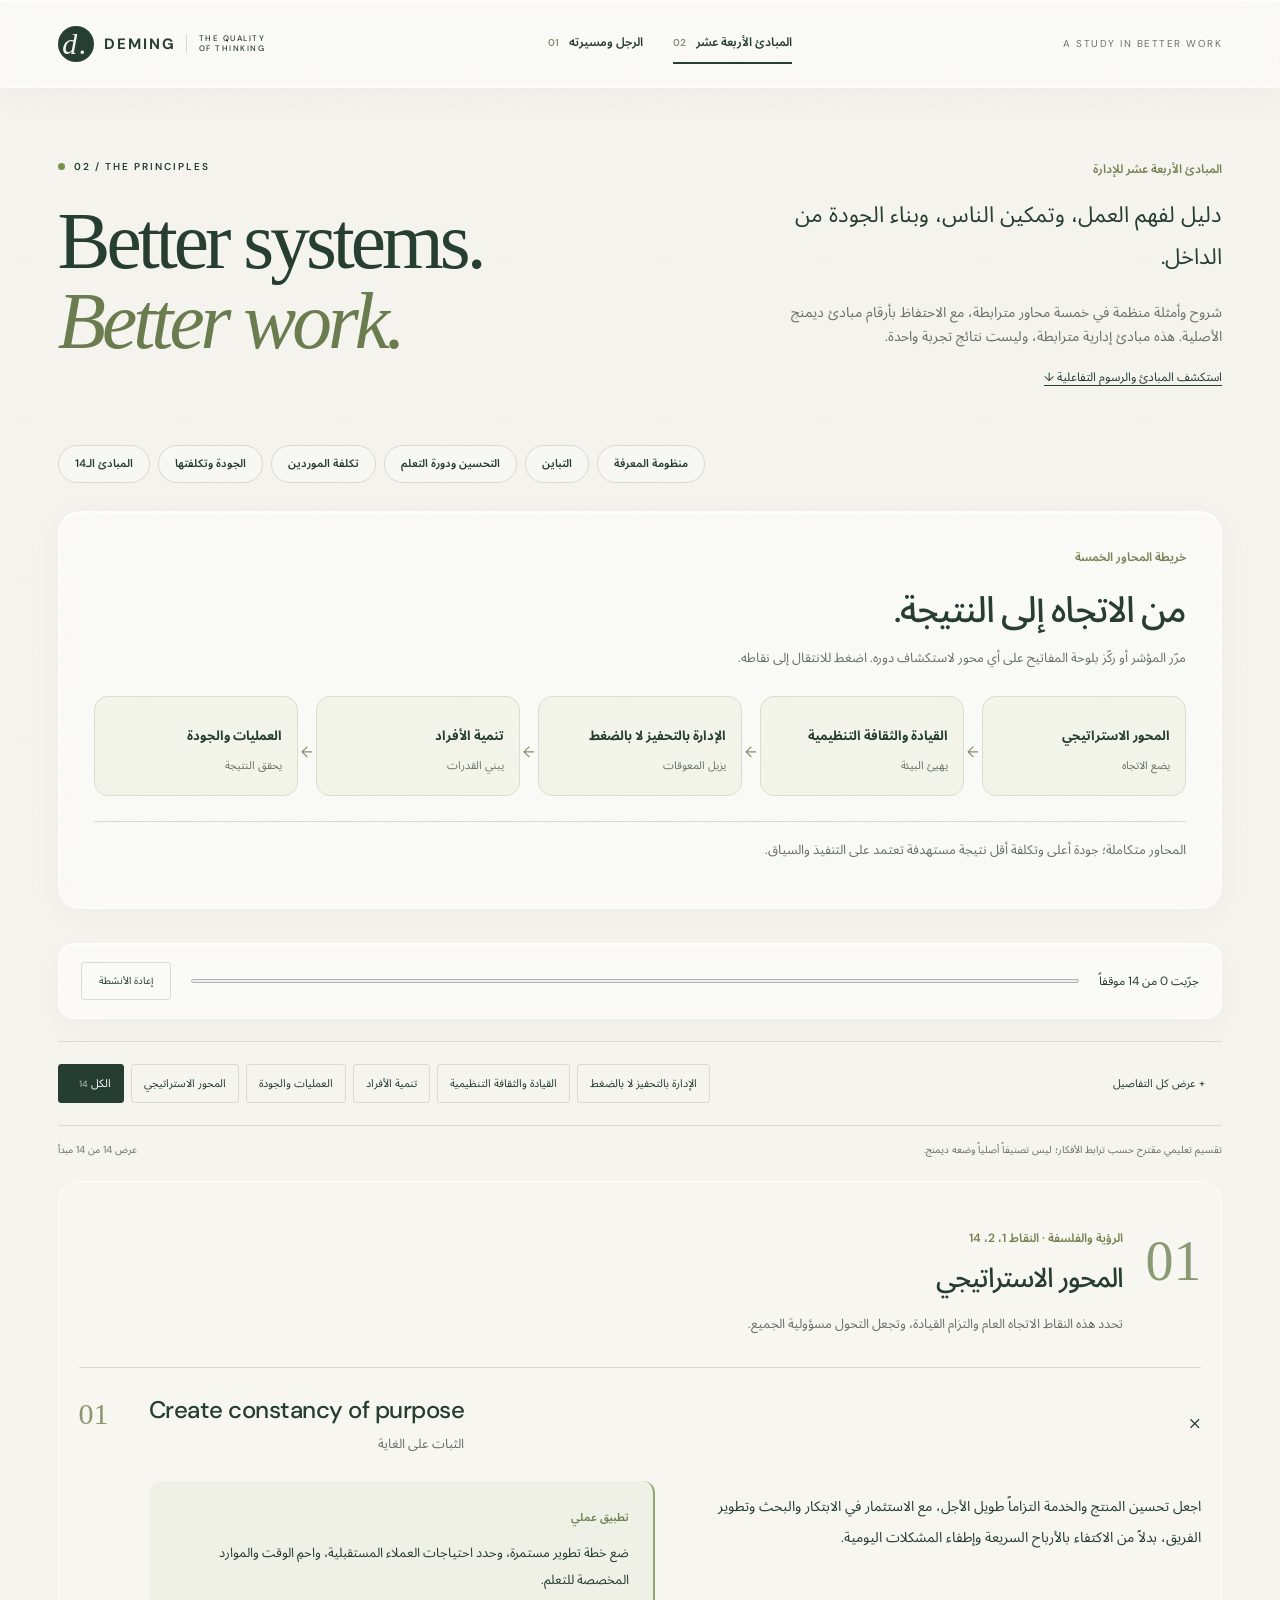
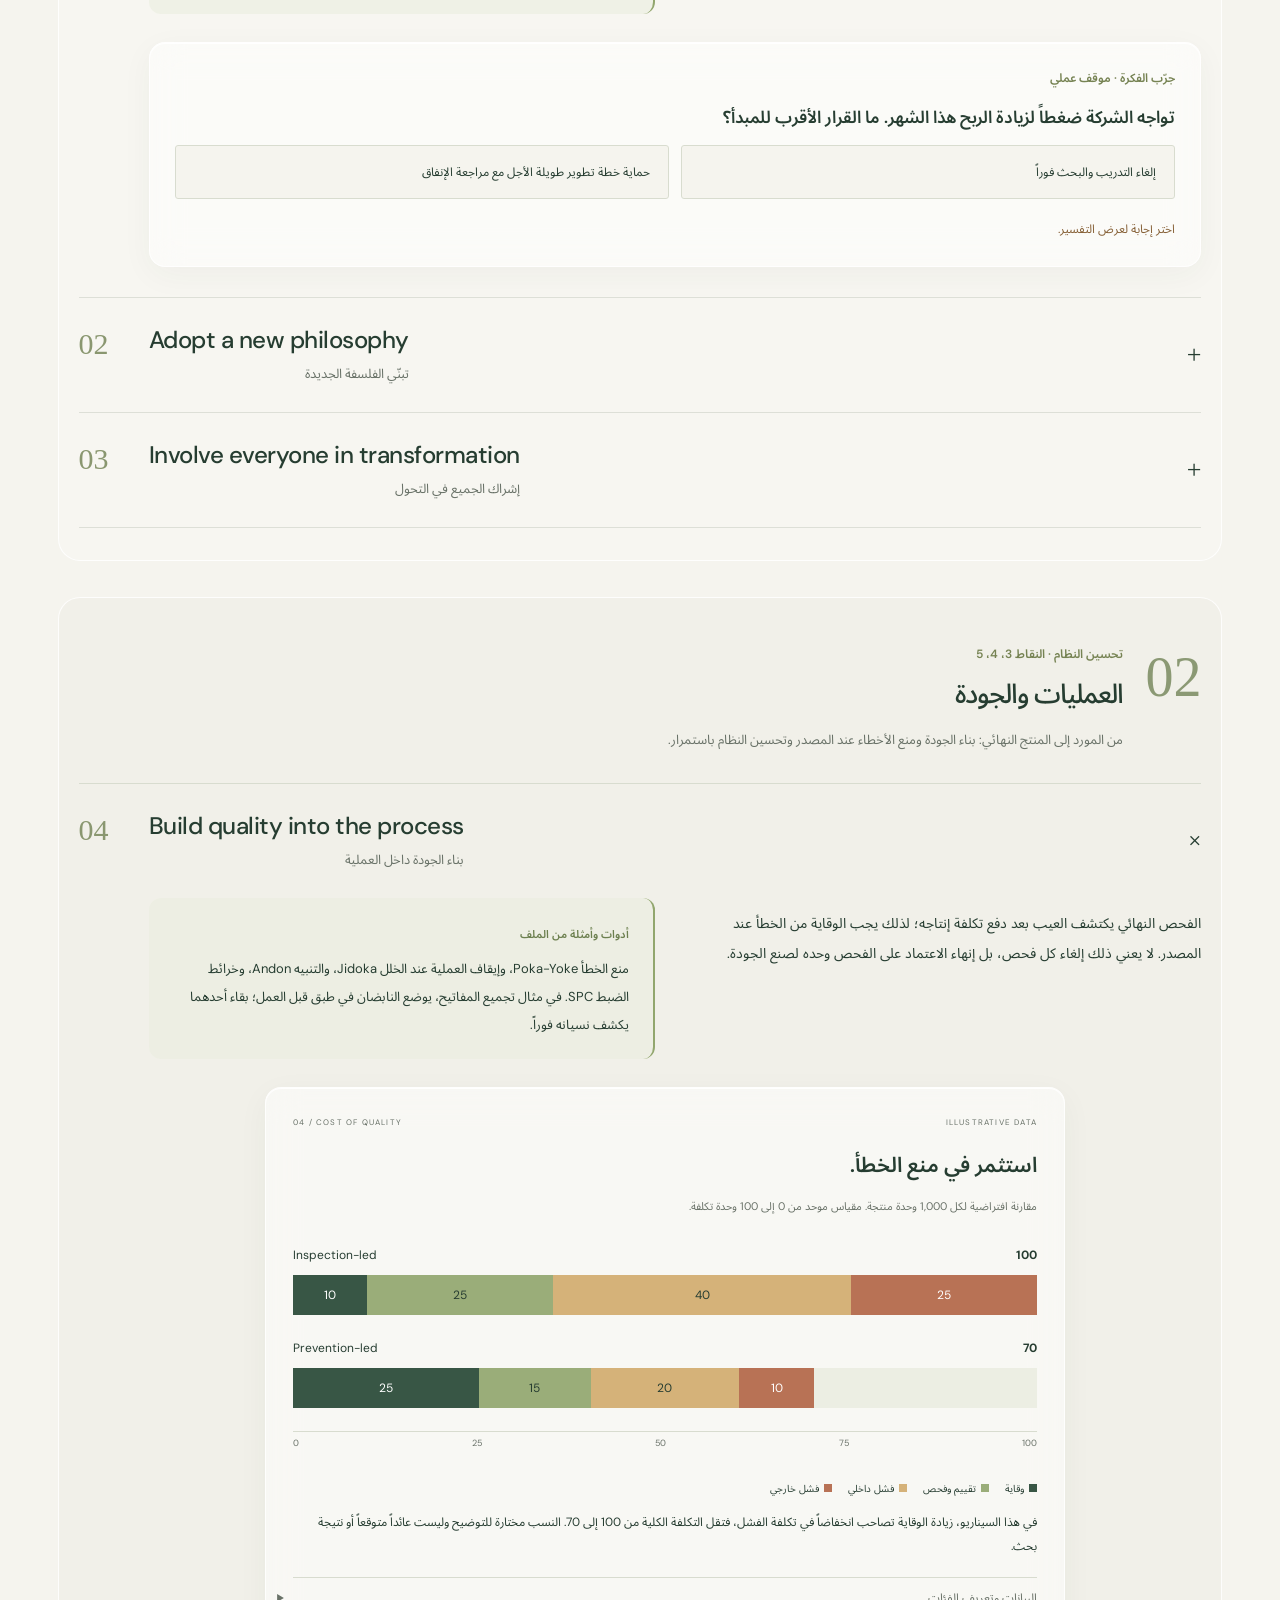
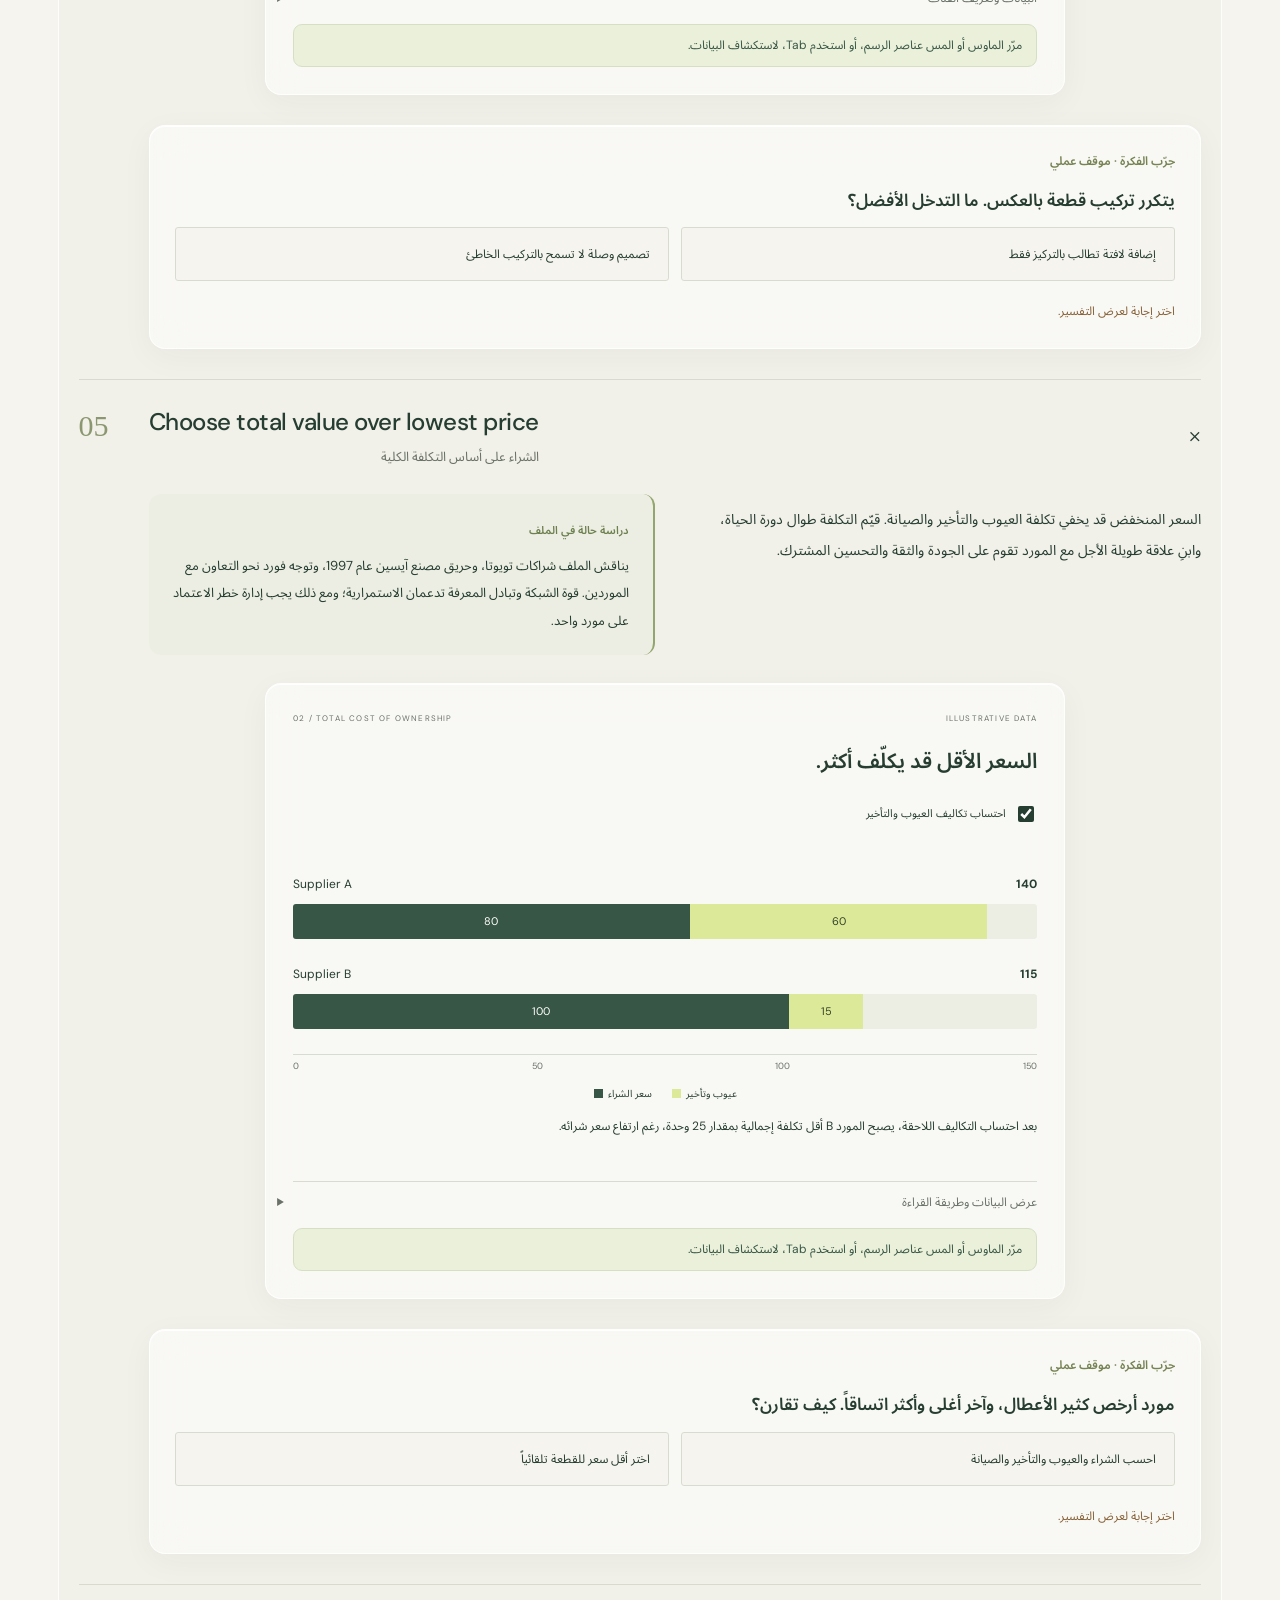
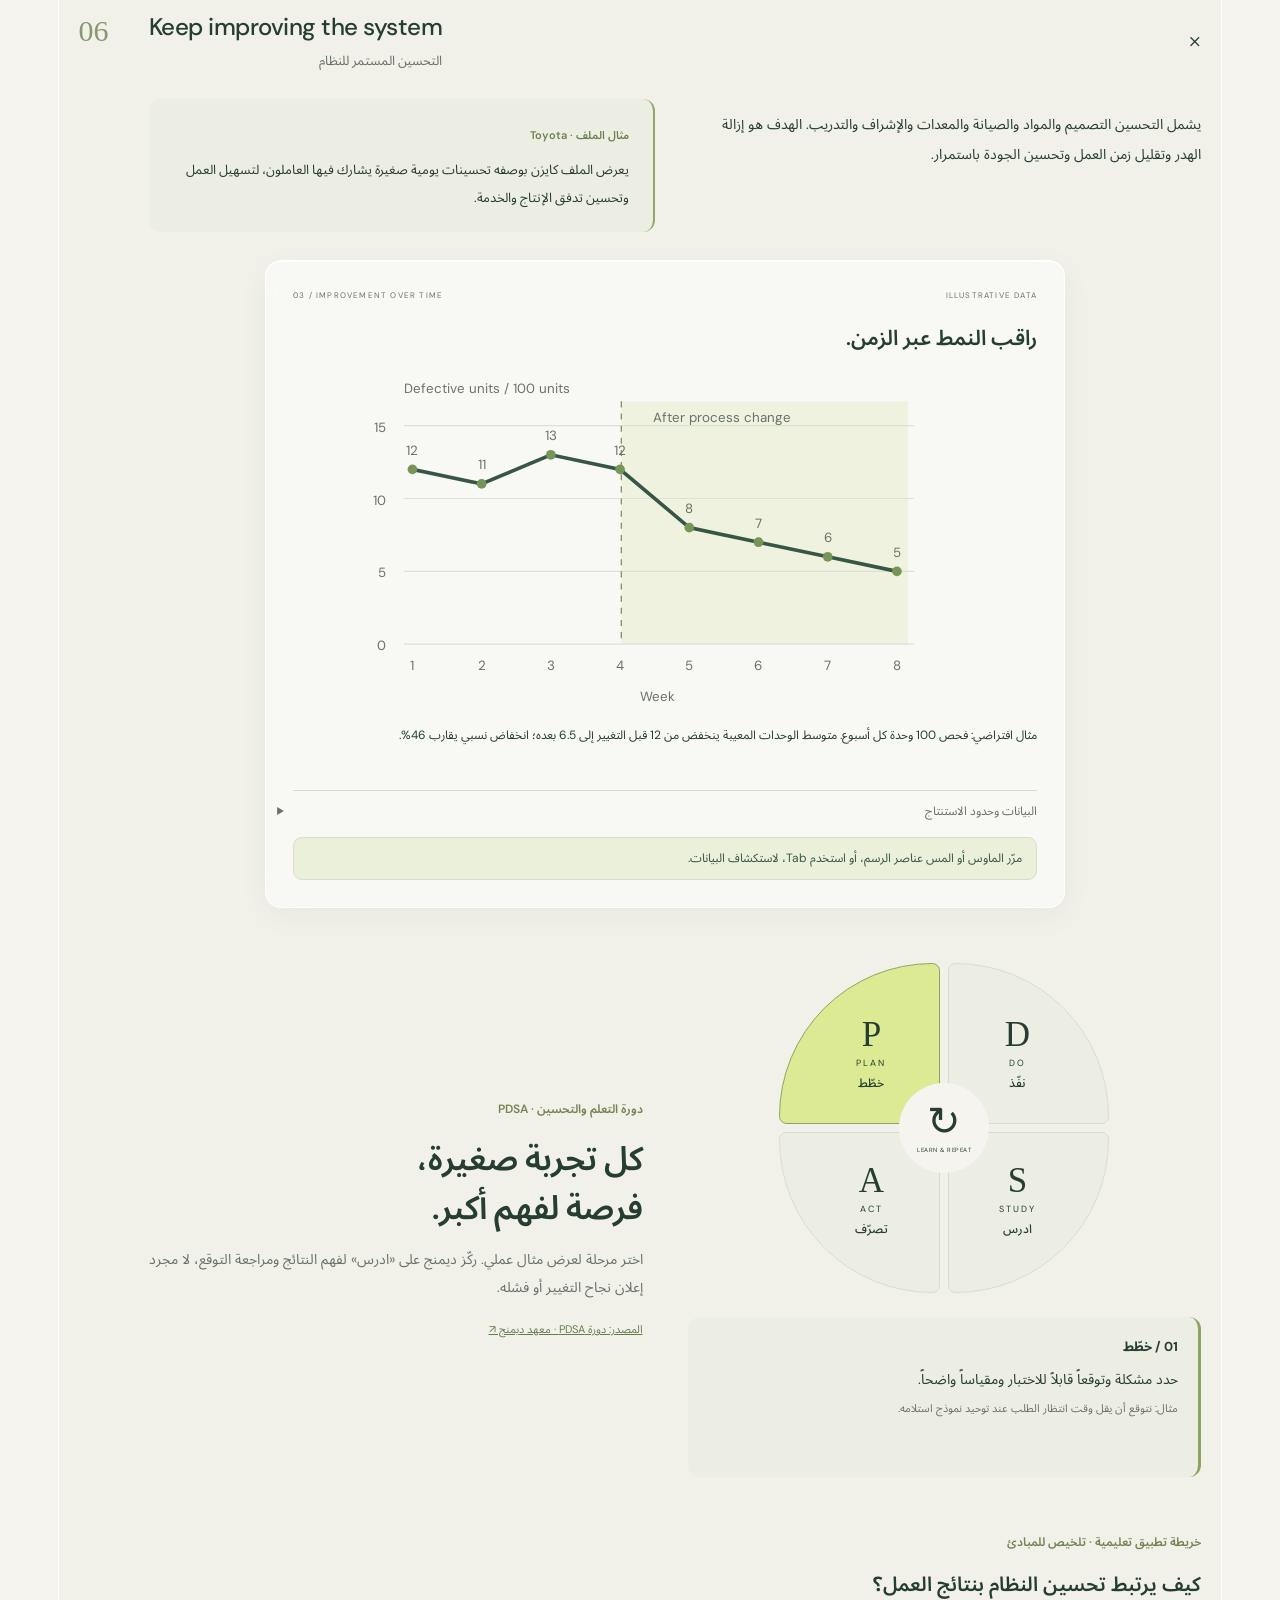
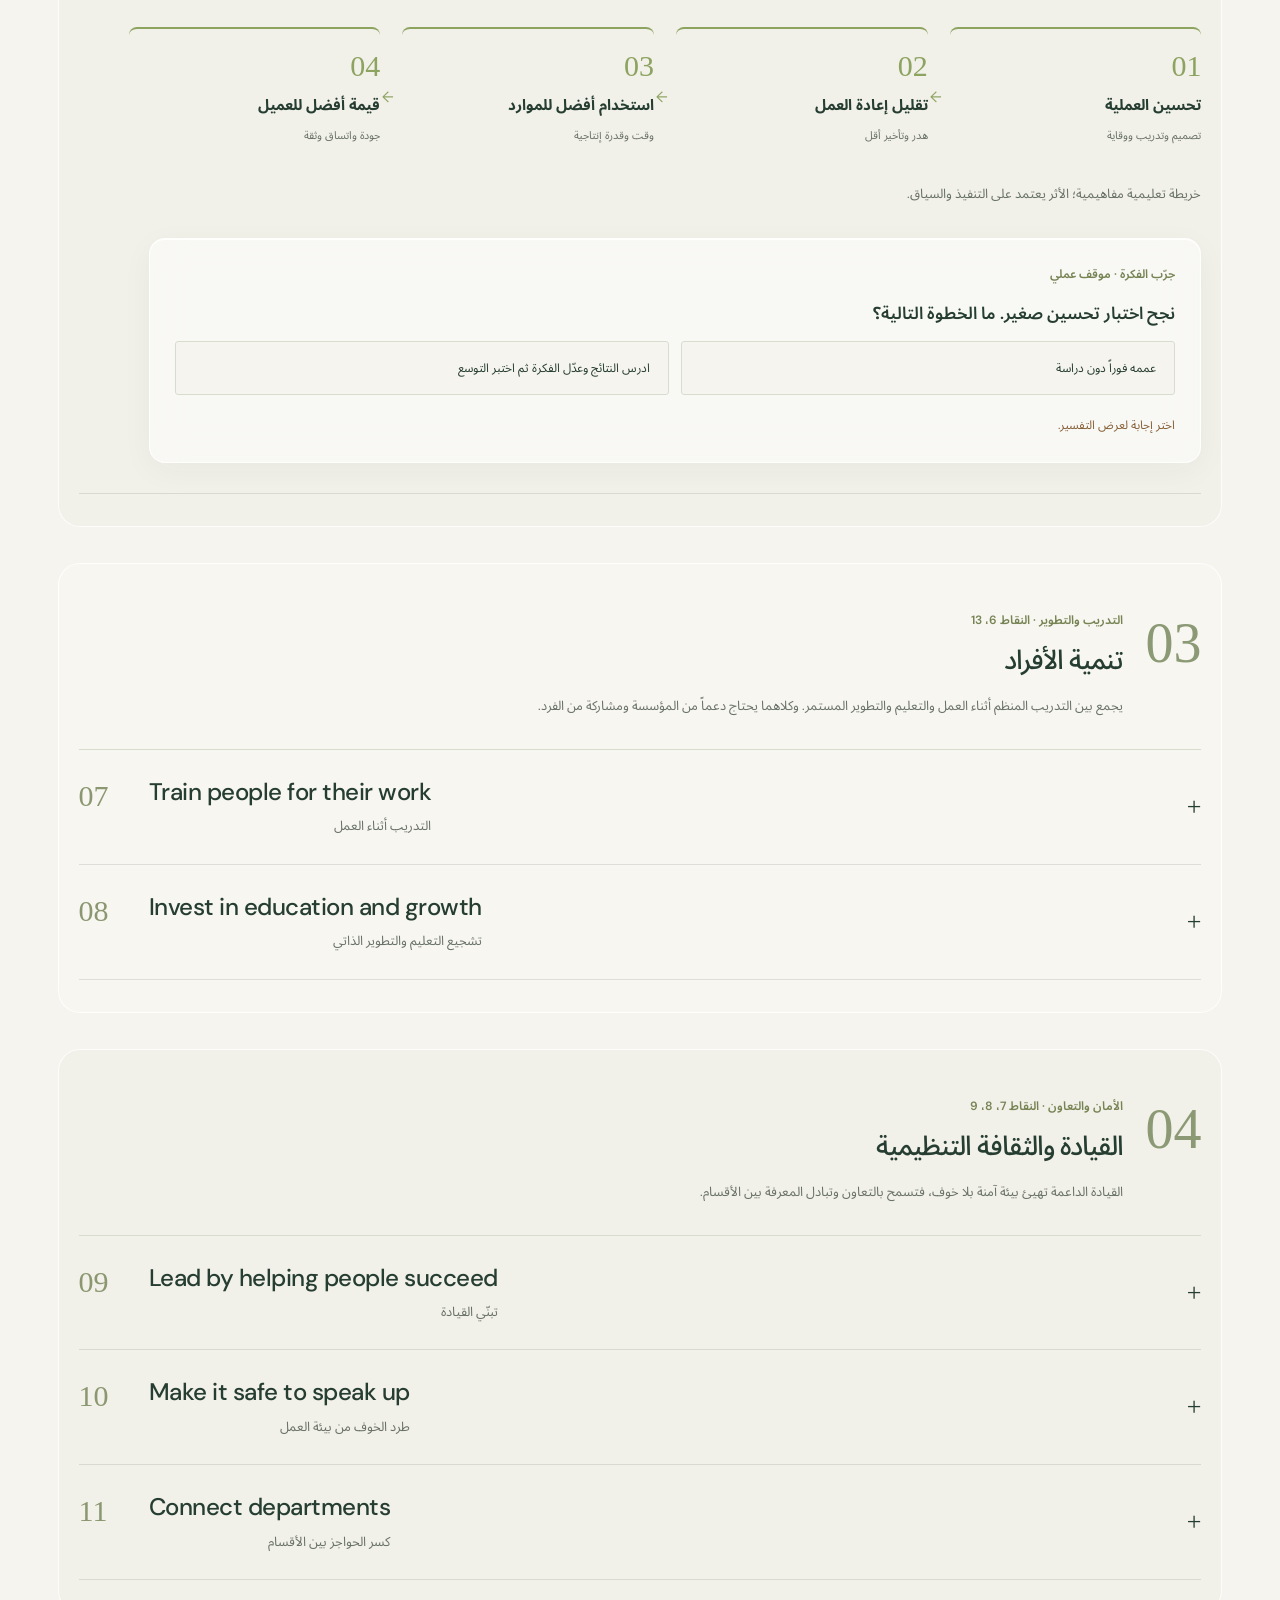
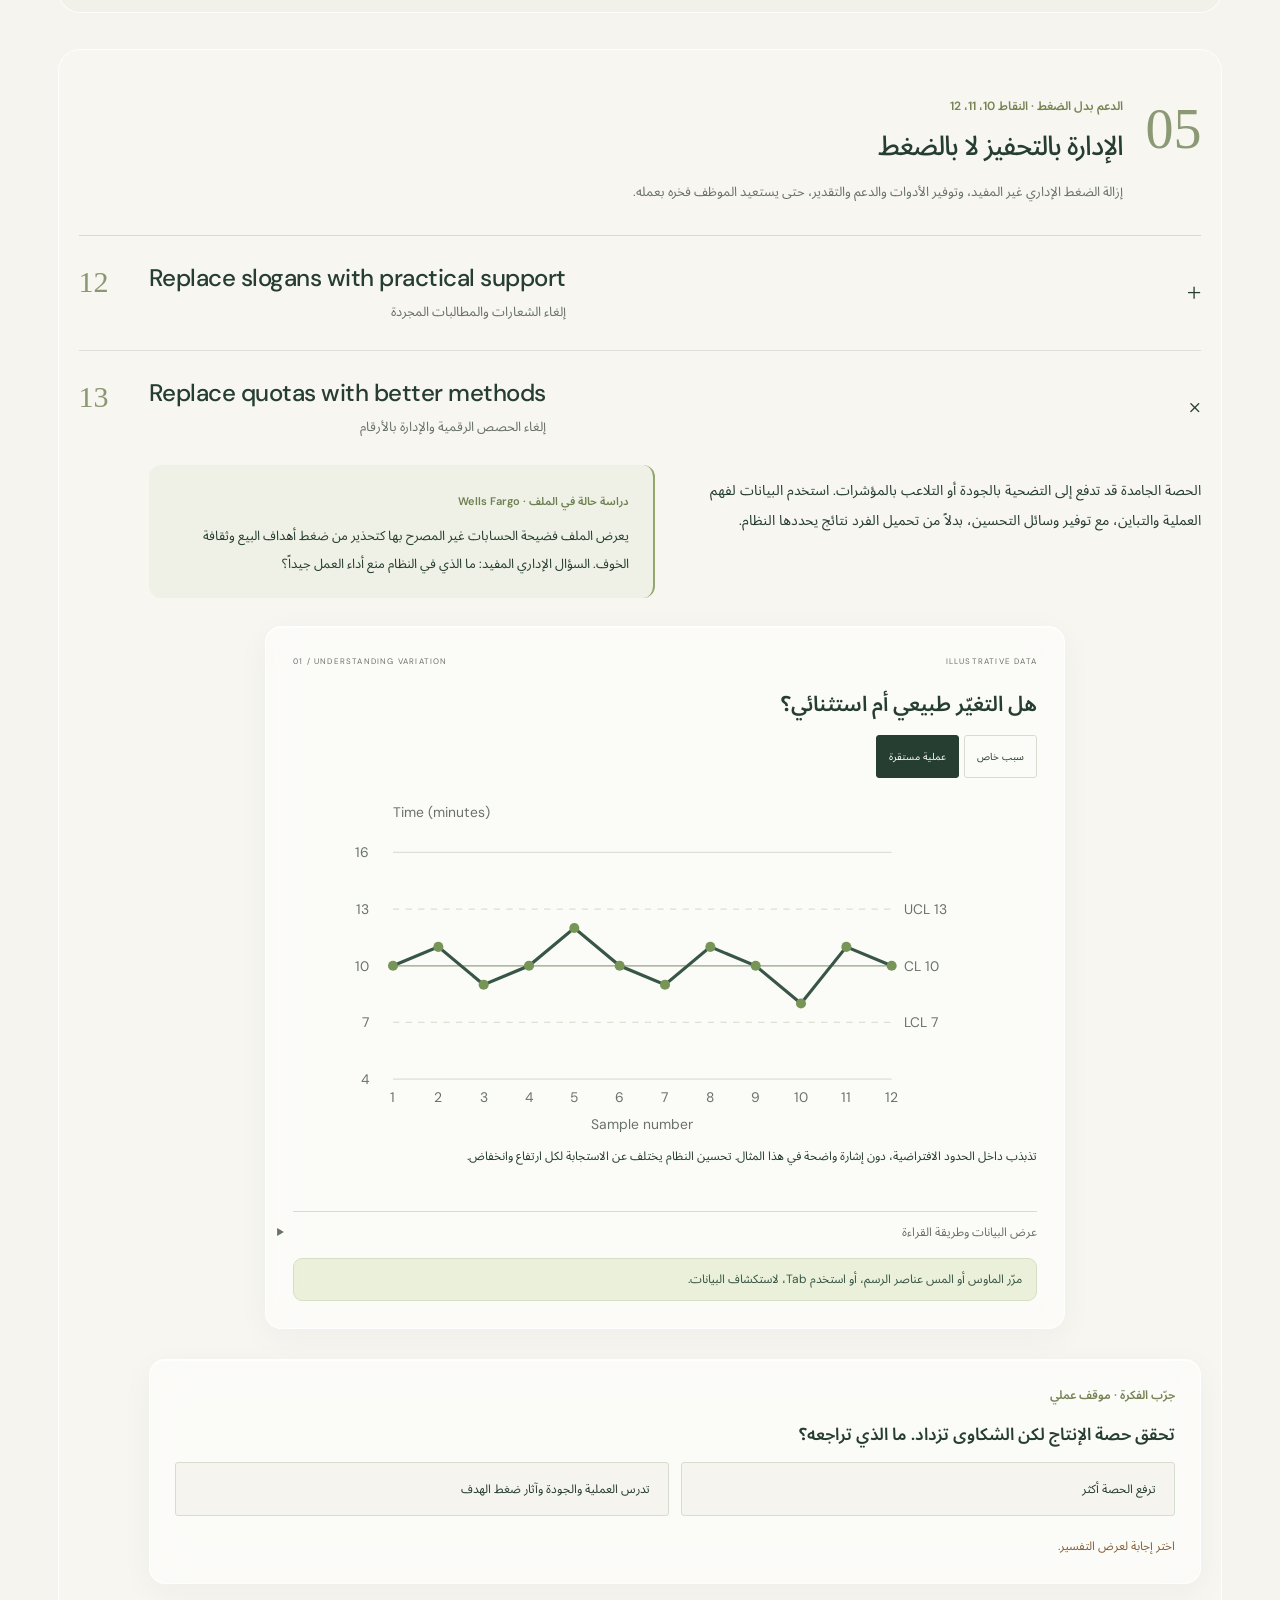
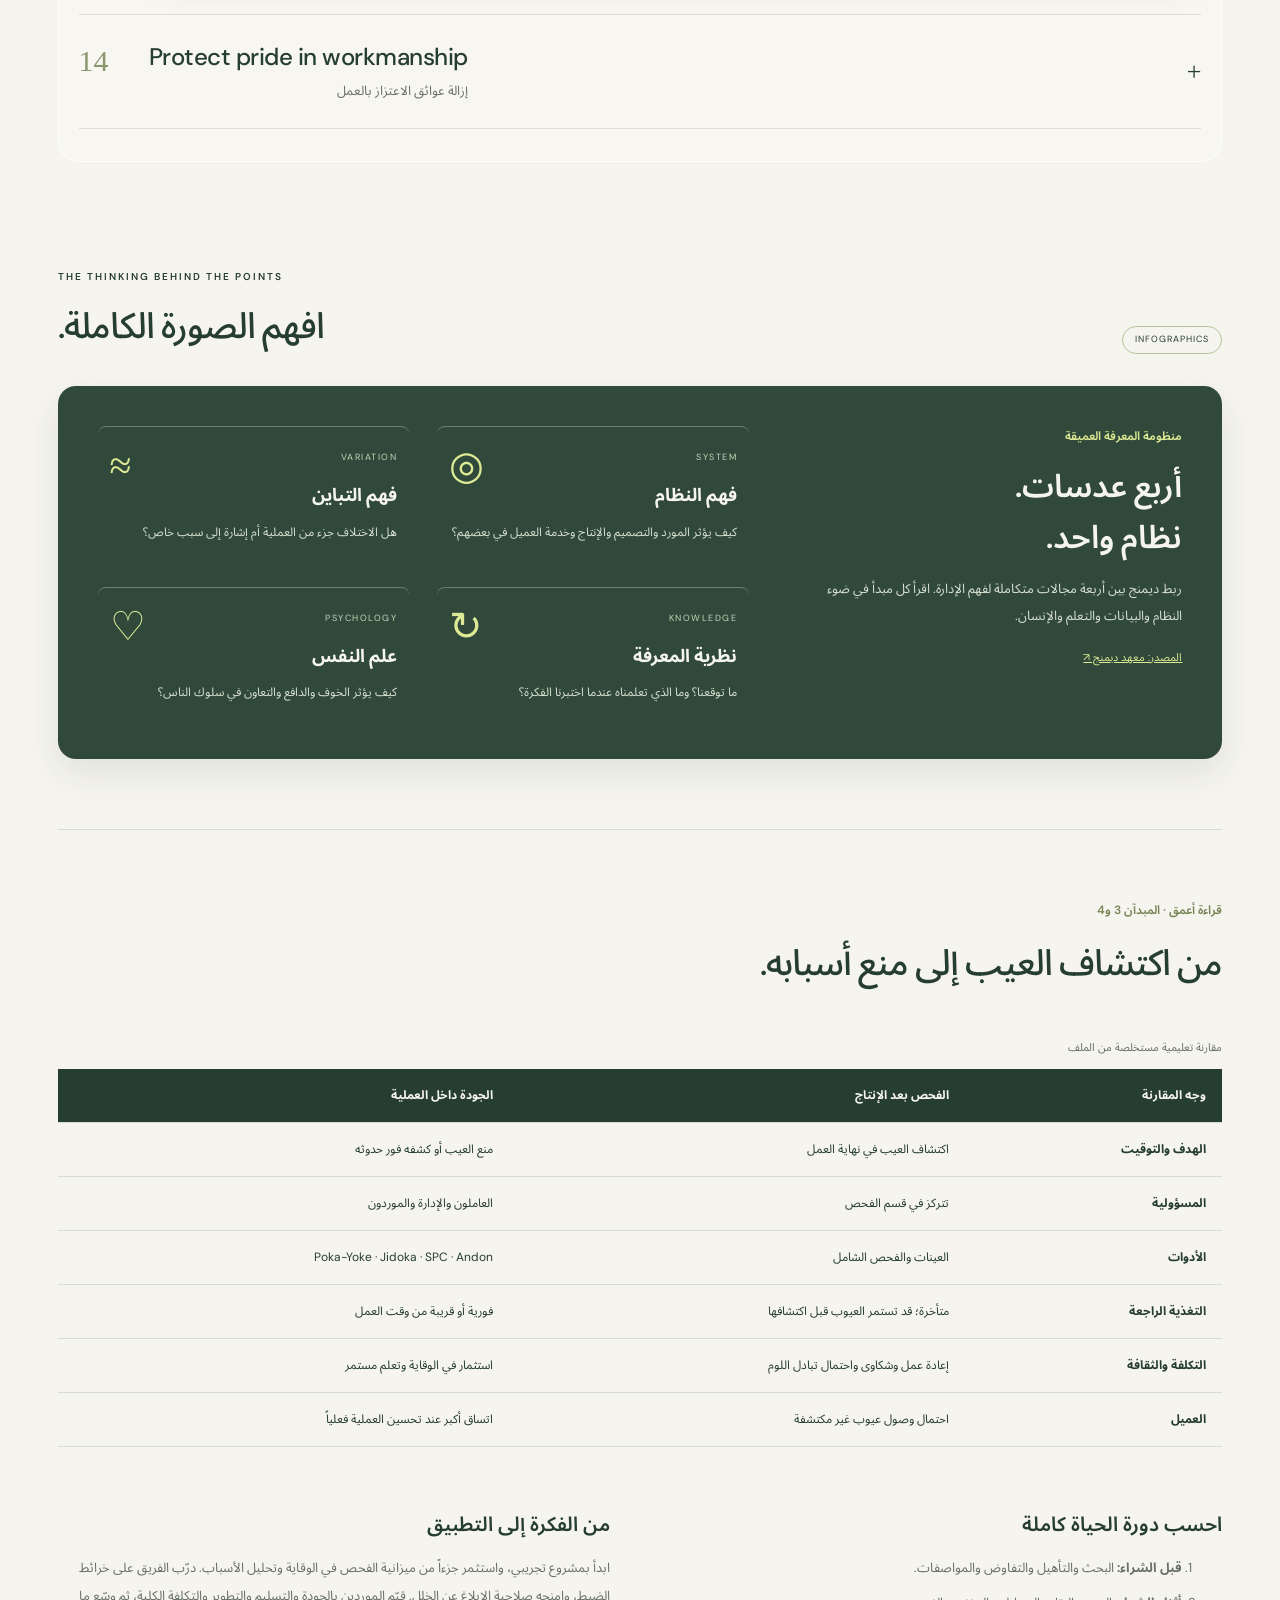
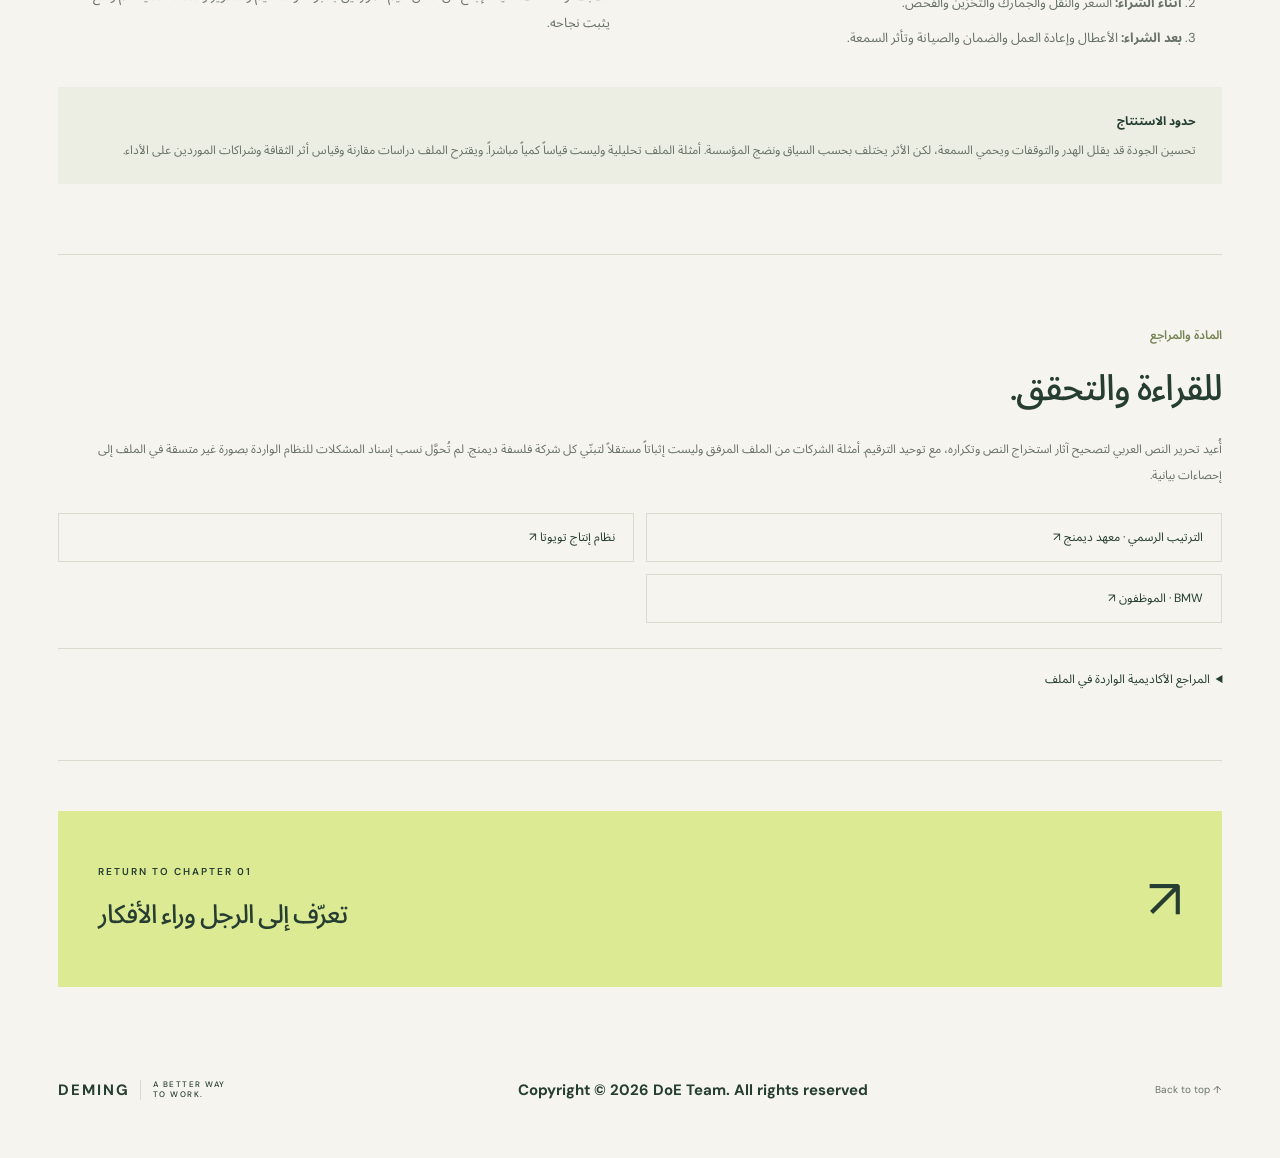
==== principles.html @ 0545f52f "Update principles.html" ====
<!doctype html>
<html lang="ar" dir="ltr">

<head>
    <meta charset="utf-8">
    <meta name="viewport" content="width=device-width,initial-scale=1">
    <meta name="description" content="دليل تفاعلي لحياة إدواردز ديمنج ومبادئه الأربعة عشر مع أمثلة ورسوم توضيحية.">
    <title>المبادئ الأربعة عشر | DEMING</title>
    <link rel="stylesheet" href="style.css">
    <script src="app.js" defer></script>
    <link rel="stylesheet" href="visuals.css">
    <script src="visuals.js" defer></script>
    <link rel="stylesheet" href="practice.css">
    <script src="practice.js" defer></script>
    <link rel="stylesheet" href="glass.css">
    <script src="glass.js" defer></script>
</head>

<body id="top"><a class="skip" href="#main">انتقل إلى المحتوى</a>
    <header><a class="brand" href="index.html"><span class="logo">d.</span> DEMING<span class="brand-note">THE QUALITY
                OF THINKING</span></a>
        <nav aria-label="Main navigation"><a href="index.html"><span>01</span> الرجل ومسيرته</a><a aria-current="page"
                href="principles.html"><span>02</span> المبادئ الأربعة عشر</a></nav><span class="edition">A STUDY IN
            BETTER WORK</span>
    </header>
    <main id="main">
        <section class="principles-hero">
            <div><span class="eyebrow"><i></i> 02 / THE PRINCIPLES</span>
                <h1>Better systems.<br><em>Better work.</em></h1>
            </div>
            <div dir="rtl"><span class="kicker">المبادئ الأربعة عشر للإدارة</span>
                <p class="large">دليل لفهم العمل، وتمكين الناس، وبناء الجودة من الداخل.</p>
                <p>شروح وأمثلة منظمة في خمسة محاور مترابطة، مع الاحتفاظ بأرقام مبادئ ديمنج الأصلية. هذه مبادئ إدارية
                    مترابطة، وليست نتائج تجربة واحدة.</p><a href="#point-3" class="text-link">استكشف المبادئ والرسوم
                    التفاعلية ↓</a>
            </div>
        </section>
        <nav class="section-nav" aria-label="أقسام الصفحة"><a href="#point-1">المبادئ الـ14</a><a href="#point-3">الجودة
                وتكلفتها</a><a href="#point-4">تكلفة الموردين</a><a href="#point-5">التحسين ودورة التعلم</a><a
                href="#point-11">التباين</a><a href="#visual-lab">منظومة المعرفة</a></nav>
        <section class="axis-map glass-surface" dir="rtl" aria-labelledby="axis-map-title"><span class="kicker">خريطة
                المحاور الخمسة</span>
            <h2 id="axis-map-title">من الاتجاه إلى النتيجة.</h2>
            <p>مرّر المؤشر أو ركّز بلوحة المفاتيح على أي محور لاستكشاف دوره. اضغط للانتقال إلى نقاطه.</p>
            <div class="axis-route"><a href="#axis-strategy" data-axis-link="strategy"
                    data-insight="تحدد هذه النقاط الاتجاه العام والتزام القيادة، وتجعل التحول مسؤولية الجميع."><span></span><strong>المحور
                        الاستراتيجي</strong><small>يضع الاتجاه</small></a><a href="#axis-culture"
                    data-axis-link="culture"
                    data-insight="القيادة الداعمة تهيئ بيئة آمنة بلا خوف، فتسمح بالتعاون وتبادل المعرفة بين الأقسام."><span></span><strong>القيادة
                        والثقافة التنظيمية</strong><small>يهيئ البيئة</small></a><a href="#axis-motivation"
                    data-axis-link="motivation"
                    data-insight="إزالة الضغط الإداري غير المفيد، وتوفير الأدوات والدعم والتقدير، حتى يستعيد الموظف فخره بعمله."><span></span><strong>الإدارة
                        بالتحفيز لا بالضغط</strong><small>يزيل المعوقات</small></a><a href="#axis-development"
                    data-axis-link="development"
                    data-insight="يجمع بين التدريب المنظم أثناء العمل والتعليم والتطوير المستمر. وكلاهما يحتاج دعماً من المؤسسة ومشاركة من الفرد."><span></span><strong>تنمية
                        الأفراد</strong><small>يبني القدرات</small></a><a href="#axis-process" data-axis-link="process"
                    data-insight="من المورد إلى المنتج النهائي: بناء الجودة ومنع الأخطاء عند المصدر وتحسين النظام باستمرار."><span></span><strong>العمليات
                        والجودة</strong><small>يحقق النتيجة</small></a></div>
            <p class="map-insight" aria-live="polite">المحاور متكاملة؛ جودة أعلى وتكلفة أقل نتيجة مستهدفة تعتمد على
                التنفيذ والسياق.</p>
        </section>
        <div class="learning-progress" dir="rtl"><span id="learning-status" aria-live="polite">جرّبت 0 من 14
                موقفاً</span><progress id="learning-meter" max="14" value="0"
                aria-label="تقدم الأنشطة"></progress><button id="reset-practice">إعادة الأنشطة</button></div>
        <section class="principles-section">
            <div class="toolbar">
                <div class="filters" role="group" aria-label="تصفية المحاور"><button class="active" data-filter="All"
                        aria-pressed="true">الكل <small>14</small></button><button data-filter="strategy"
                        aria-pressed="false">المحور الاستراتيجي</button><button data-filter="process"
                        aria-pressed="false">العمليات والجودة</button><button data-filter="development"
                        aria-pressed="false">تنمية الأفراد</button><button data-filter="culture"
                        aria-pressed="false">القيادة والثقافة التنظيمية</button><button data-filter="motivation"
                        aria-pressed="false">الإدارة بالتحفيز لا بالضغط</button></div><button class="expand"
                    id="expand">عرض كل التفاصيل +</button>
            </div>
            <p class="filter-note" dir="rtl">تقسيم تعليمي مقترح حسب ترابط الأفكار؛ ليس تصنيفاً أصلياً وضعه ديمنج. <span
                    id="count" aria-live="polite">عرض 14 من 14 مبدأ</span></p>
            <div class="principles">
                <section class="axis-section" data-axis="strategy" id="axis-strategy">
                    <div class="axis-heading" dir="rtl"><span class="axis-index">01</span>
                        <div><span class="kicker">الرؤية والفلسفة · النقاط 1، 2، 14</span>
                            <h2>المحور الاستراتيجي</h2>
                            <p>تحدد هذه النقاط الاتجاه العام والتزام القيادة، وتجعل التحول مسؤولية الجميع.</p>
                        </div>
                    </div>
                    <details class="point" data-category="strategy" id="point-1" open>
                        <summary><span class="number">01</span>
                            <div>
                                <h2 lang="en">Create constancy of purpose</h2><span dir="rtl">الثبات على الغاية</span>
                            </div><span class="plus" aria-hidden="true">+</span>
                        </summary>
                        <div class="point-body" dir="rtl">
                            <p>اجعل تحسين المنتج والخدمة التزاماً طويل الأجل، مع الاستثمار في الابتكار والبحث وتطوير
                                الفريق، بدلاً من الاكتفاء بالأرباح السريعة وإطفاء المشكلات اليومية.</p>
                            <div class="example"><span>تطبيق عملي</span>
                                <p>ضع خطة تطوير مستمرة، وحدد احتياجات العملاء المستقبلية، واحمِ الوقت والموارد المخصصة
                                    للتعلم.</p>
                            </div>
                        </div>
                        <div class="practice" data-answer="1" data-point="1" dir="rtl"><span class="kicker">جرّب الفكرة
                                · موقف عملي</span>
                            <h3>تواجه الشركة ضغطاً لزيادة الربح هذا الشهر. ما القرار الأقرب للمبدأ؟</h3>
                            <div class="practice-options" role="group" aria-label="اختر إجابتك للمبدأ 1"><button
                                    data-choice="0" aria-pressed="false">إلغاء التدريب والبحث فوراً</button><button
                                    data-choice="1" aria-pressed="false">حماية خطة تطوير طويلة الأجل مع مراجعة
                                    الإنفاق</button></div>
                            <p class="practice-feedback" aria-live="polite"
                                data-explanation="الثبات على الغاية يحمي قدرة المؤسسة على التحسين في المستقبل.">اختر
                                إجابة لعرض التفسير.</p>
                        </div>
                    </details>
                    <details class="point" data-category="strategy" id="point-2">
                        <summary><span class="number">02</span>
                            <div>
                                <h2 lang="en">Adopt a new philosophy</h2><span dir="rtl">تبنّي الفلسفة الجديدة</span>
                            </div><span class="plus" aria-hidden="true">+</span>
                        </summary>
                        <div class="point-body" dir="rtl">
                            <p>تحتاج الجودة إلى تغيير ثقافة الإدارة: لا تتعامل مع العيوب والتأخير باعتبارها أموراً
                                حتمية. تتحمل القيادة مسؤولية تطوير النظام وتمكين العاملين.</p>
                            <div class="example"><span>تطبيق عملي</span>
                                <p>راجع الإجراءات التي تجعل الخطأ متكرراً، واستبدل الإدارة بالخوف بالدعم والمشاركة.</p>
                            </div>
                        </div>
                        <div class="practice" data-answer="0" data-point="2" dir="rtl"><span class="kicker">جرّب الفكرة
                                · موقف عملي</span>
                            <h3>الأخطاء تتكرر ويقال: هذا طبيعي في قطاعنا. كيف تبدأ؟</h3>
                            <div class="practice-options" role="group" aria-label="اختر إجابتك للمبدأ 2"><button
                                    data-choice="0" aria-pressed="false">مراجعة طرق العمل وتحمل القيادة مسؤولية
                                    التغيير</button><button data-choice="1" aria-pressed="false">قبول الأخطاء المعتادة
                                    دون بحث</button></div>
                            <p class="practice-feedback" aria-live="polite"
                                data-explanation="الفلسفة الجديدة تبدأ من تغيير افتراضات الإدارة وممارساتها.">اختر إجابة
                                لعرض التفسير.</p>
                        </div>
                    </details>
                    <details class="point" data-category="strategy" id="point-14">
                        <summary><span class="number">03</span>
                            <div>
                                <h2 lang="en">Involve everyone in transformation</h2><span dir="rtl">إشراك الجميع في
                                    التحول</span>
                            </div><span class="plus" aria-hidden="true">+</span>
                        </summary>
                        <div class="point-body" dir="rtl">
                            <p>التحول مسؤولية مشتركة تتطلب قيادة ملتزمة ومشاركة العاملين. تتطور المؤسسة عندما يتعلم
                                الأفراد أساليب جديدة ويجدون نظاماً يسمح بتطبيقها.</p>
                            <div class="example"><span>مثال الملف · Toyota</span>
                                <p>تربط تهيئة الموظفين الجدد بتاريخ الشركة واحترام الأفراد وقصص كايزن والعمل الجماعي،
                                    ليصبح التحسين جزءاً من الممارسة اليومية.</p>
                            </div>
                        </div>
                        <div class="practice" data-answer="0" data-point="14" dir="rtl"><span class="kicker">جرّب الفكرة
                                · موقف عملي</span>
                            <h3>كيف يصبح التحول جزءاً من المؤسسة؟</h3>
                            <div class="practice-options" role="group" aria-label="اختر إجابتك للمبدأ 14"><button
                                    data-choice="0" aria-pressed="false">بمشاركة العاملين مع التزام
                                    القيادة</button><button data-choice="1" aria-pressed="false">بحصره في اجتماع الإدارة
                                    العليا</button></div>
                            <p class="practice-feedback" aria-live="polite"
                                data-explanation="التحول عمل مشترك؛ القيادة تهيئ النظام والجميع يساهم في تحسينه.">اختر
                                إجابة لعرض التفسير.</p>
                        </div>
                    </details>
                </section>
                <section class="axis-section" data-axis="process" id="axis-process">
                    <div class="axis-heading" dir="rtl"><span class="axis-index">02</span>
                        <div><span class="kicker">تحسين النظام · النقاط 3، 4، 5</span>
                            <h2>العمليات والجودة</h2>
                            <p>من المورد إلى المنتج النهائي: بناء الجودة ومنع الأخطاء عند المصدر وتحسين النظام باستمرار.
                            </p>
                        </div>
                    </div>
                    <details class="point" data-category="process" id="point-3" open>
                        <summary><span class="number">04</span>
                            <div>
                                <h2 lang="en">Build quality into the process</h2><span dir="rtl">بناء الجودة داخل
                                    العملية</span>
                            </div><span class="plus" aria-hidden="true">+</span>
                        </summary>
                        <div class="point-body" dir="rtl">
                            <p>الفحص النهائي يكتشف العيب بعد دفع تكلفة إنتاجه؛ لذلك يجب الوقاية من الخطأ عند المصدر. لا
                                يعني ذلك إلغاء كل فحص، بل إنهاء الاعتماد على الفحص وحده لصنع الجودة.</p>
                            <div class="example"><span>أدوات وأمثلة من الملف</span>
                                <p>منع الخطأ Poka-Yoke، وإيقاف العملية عند الخلل Jidoka، والتنبيه Andon، وخرائط الضبط
                                    SPC. في مثال تجميع المفاتيح، يوضع النابضان في طبق قبل العمل؛ بقاء أحدهما يكشف نسيانه
                                    فوراً.</p>
                            </div>
                        </div>
                        <div class="point-visuals">
                            <article class="chart-card">
                                <div class="chart-title"><span>04 / COST OF QUALITY</span><span>ILLUSTRATIVE DATA</span>
                                </div>
                                <h3 dir="rtl">استثمر في منع الخطأ.</h3>
                                <p class="mini-note" dir="rtl">مقارنة افتراضية لكل 1,000 وحدة منتجة. مقياس موحد من 0 إلى
                                    100 وحدة تكلفة.</p>
                                <div class="cost-mix">
                                    <div class="bar-label"><span>Inspection-led</span><strong>100</strong></div>
                                    <div class="mix-track"><span style="width:10%;background:#385645">10</span><span
                                            style="width:25%;background:#9aad79">25</span><span
                                            style="width:40%;background:#d5b279">40</span><span
                                            style="width:25%;background:#b87255">25</span></div>
                                    <div class="bar-label"><span>Prevention-led</span><strong>70</strong></div>
                                    <div class="mix-track"><span style="width:25%;background:#385645">25</span><span
                                            style="width:15%;background:#9aad79">15</span><span
                                            style="width:20%;background:#d5b279">20</span><span
                                            style="width:10%;background:#b87255">10</span></div>
                                    <div class="axis">
                                        <span>0</span><span>25</span><span>50</span><span>75</span><span>100</span>
                                    </div>
                                </div>
                                <div class="mix-legend" dir="rtl"><span style="--key:#385645">وقاية</span><span
                                        style="--key:#9aad79">تقييم وفحص</span><span style="--key:#d5b279">فشل
                                        داخلي</span><span style="--key:#b87255">فشل خارجي</span></div>
                                <p class="chart-caption" dir="rtl">في هذا السيناريو، زيادة الوقاية تصاحب انخفاضاً في
                                    تكلفة الفشل، فتقل التكلفة الكلية من 100 إلى 70. النسب مختارة للتوضيح وليست عائداً
                                    متوقعاً أو نتيجة بحث.</p>
                                <details class="data-details">
                                    <summary>البيانات وتعريف الفئات</summary>
                                    <p dir="rtl">بالترتيب: وقاية، تقييم، فشل داخلي، فشل خارجي. الفحص: 10 + 25 + 40 + 25
                                        = 100. الوقاية: 25 + 15 + 20 + 10 = 70. الوقاية تشمل التدريب ومنع الخطأ؛ التقييم
                                        يشمل الفحص؛ الفشل الداخلي يشمل الهدر وإعادة العمل؛ والخارجي يشمل الضمان والشكاوى
                                        بعد التسليم. التصنيفات من الملف، والأرقام تعليمية افتراضية.</p>
                                </details>
                            </article>
                        </div>
                        <div class="practice" data-answer="1" data-point="3" dir="rtl"><span class="kicker">جرّب الفكرة
                                · موقف عملي</span>
                            <h3>يتكرر تركيب قطعة بالعكس. ما التدخل الأفضل؟</h3>
                            <div class="practice-options" role="group" aria-label="اختر إجابتك للمبدأ 3"><button
                                    data-choice="0" aria-pressed="false">إضافة لافتة تطالب بالتركيز فقط</button><button
                                    data-choice="1" aria-pressed="false">تصميم وصلة لا تسمح بالتركيب الخاطئ</button>
                            </div>
                            <p class="practice-feedback" aria-live="polite"
                                data-explanation="منع الخطأ داخل التصميم يبني الجودة عند المصدر.">اختر إجابة لعرض
                                التفسير.</p>
                        </div>
                    </details>
                    <details class="point" data-category="process" id="point-4" open>
                        <summary><span class="number">05</span>
                            <div>
                                <h2 lang="en">Choose total value over lowest price</h2><span dir="rtl">الشراء على أساس
                                    التكلفة الكلية</span>
                            </div><span class="plus" aria-hidden="true">+</span>
                        </summary>
                        <div class="point-body" dir="rtl">
                            <p>السعر المنخفض قد يخفي تكلفة العيوب والتأخير والصيانة. قيّم التكلفة طوال دورة الحياة،
                                وابنِ علاقة طويلة الأجل مع المورد تقوم على الجودة والثقة والتحسين المشترك.</p>
                            <div class="example"><span>دراسة حالة في الملف</span>
                                <p>يناقش الملف شراكات تويوتا، وحريق مصنع آيسين عام 1997، وتوجه فورد نحو التعاون مع
                                    الموردين. قوة الشبكة وتبادل المعرفة تدعمان الاستمرارية؛ ومع ذلك يجب إدارة خطر
                                    الاعتماد على مورد واحد.</p>
                            </div>
                        </div>
                        <div class="point-visuals">
                            <article class="chart-card">
                                <div class="chart-title"><span>02 / TOTAL COST OF OWNERSHIP</span><span>ILLUSTRATIVE
                                        DATA</span></div>
                                <h3 dir="rtl">السعر الأقل قد يكلّف أكثر.</h3><label class="toggle" dir="rtl"><input
                                        type="checkbox" id="total" checked> احتساب تكاليف العيوب والتأخير</label>
                                <div class="bars" id="cost-chart" role="img"
                                    aria-label="مقارنة التكلفة الكلية لموردين افتراضيين">
                                    <div class="bar-row">
                                        <div class="bar-label"><span>Supplier A</span><strong id="cost-a">140</strong>
                                        </div>
                                        <div class="track">
                                            <div class="purchase" style="width:53.33%">80</div>
                                            <div class="hidden-cost" style="width:40%">60</div>
                                        </div>
                                    </div>
                                    <div class="bar-row">
                                        <div class="bar-label"><span>Supplier B</span><strong id="cost-b">115</strong>
                                        </div>
                                        <div class="track">
                                            <div class="purchase" style="width:66.67%">100</div>
                                            <div class="hidden-cost" style="width:10%">15</div>
                                        </div>
                                    </div>
                                    <div class="axis"><span>0</span><span>50</span><span>100</span><span>150</span>
                                    </div>
                                </div>
                                <div class="legend"><span><i></i> سعر الشراء</span><span><i></i> عيوب وتأخير</span>
                                </div>
                                <p class="chart-caption" dir="rtl" id="cost-caption" aria-live="polite"></p>
                                <details class="data-details">
                                    <summary>عرض البيانات وطريقة القراءة</summary>
                                    <p dir="rtl">وحدات تكلفة افتراضية لنفس كمية الشراء. المورد A: شراء 80 + تكاليف لاحقة
                                        60 = 140. المورد B: شراء 100 + تكاليف لاحقة 15 = 115. لا تمثل الأرقام شركات
                                        فعلية.</p>
                                </details>
                            </article>
                        </div>
                        <div class="practice" data-answer="0" data-point="4" dir="rtl"><span class="kicker">جرّب الفكرة
                                · موقف عملي</span>
                            <h3>مورد أرخص كثير الأعطال، وآخر أغلى وأكثر اتساقاً. كيف تقارن؟</h3>
                            <div class="practice-options" role="group" aria-label="اختر إجابتك للمبدأ 4"><button
                                    data-choice="0" aria-pressed="false">احسب الشراء والعيوب والتأخير
                                    والصيانة</button><button data-choice="1" aria-pressed="false">اختر أقل سعر للقطعة
                                    تلقائياً</button></div>
                            <p class="practice-feedback" aria-live="polite"
                                data-explanation="التكلفة الكلية تكشف ما يخفيه سعر الشراء.">اختر إجابة لعرض التفسير.</p>
                        </div>
                    </details>
                    <details class="point" data-category="process" id="point-5" open>
                        <summary><span class="number">06</span>
                            <div>
                                <h2 lang="en">Keep improving the system</h2><span dir="rtl">التحسين المستمر
                                    للنظام</span>
                            </div><span class="plus" aria-hidden="true">+</span>
                        </summary>
                        <div class="point-body" dir="rtl">
                            <p>يشمل التحسين التصميم والمواد والصيانة والمعدات والإشراف والتدريب. الهدف هو إزالة الهدر
                                وتقليل زمن العمل وتحسين الجودة باستمرار.</p>
                            <div class="example"><span>مثال الملف · Toyota</span>
                                <p>يعرض الملف كايزن بوصفه تحسينات يومية صغيرة يشارك فيها العاملون، لتسهيل العمل وتحسين
                                    تدفق الإنتاج والخدمة.</p>
                            </div>
                        </div>
                        <div class="point-visuals">
                            <article class="chart-card">
                                <div class="chart-title"><span>03 / IMPROVEMENT OVER TIME</span><span>ILLUSTRATIVE
                                        DATA</span></div>
                                <h3 dir="rtl">راقب النمط عبر الزمن.</h3><svg viewBox="0 0 520 280" role="img"
                                    aria-labelledby="trend-title">
                                    <title id="trend-title">بيانات افتراضية: الوحدات المعيبة أسبوعياً من 12 إلى 5 لكل
                                        100 وحدة، والتغيير بعد الأسبوع الرابع</title>
                                    <rect x="224" y="25" width="236" height="200" fill="#eef2df" />
                                    <line x1="45" x2="465" y1="225" y2="225" stroke="#dce0d5" /><text x="30" y="230"
                                        text-anchor="end">0</text>
                                    <line x1="45" x2="465" y1="165" y2="165" stroke="#dce0d5" /><text x="30" y="170"
                                        text-anchor="end">5</text>
                                    <line x1="45" x2="465" y1="105" y2="105" stroke="#dce0d5" /><text x="30" y="110"
                                        text-anchor="end">10</text>
                                    <line x1="45" x2="465" y1="45" y2="45" stroke="#dce0d5" /><text x="30" y="50"
                                        text-anchor="end">15</text><text x="45" y="18">Defective units / 100
                                        units</text><text x="250" y="42">After process change</text>
                                    <line x1="224" x2="224" y1="25" y2="225" stroke="#7b8962" stroke-dasharray="5 5" />
                                    <polyline points="52,81 109,93 166,69 223,81 280,129 337,141 394,153 451,165"
                                        fill="none" stroke="#385645" stroke-width="3" />
                                    <circle cx="52" cy="81" r="4" fill="#789558" /><text x="52" y="69"
                                        text-anchor="middle">12</text><text x="52" y="246" text-anchor="middle">1</text>
                                    <circle cx="109" cy="93" r="4" fill="#789558" /><text x="109" y="81"
                                        text-anchor="middle">11</text><text x="109" y="246"
                                        text-anchor="middle">2</text>
                                    <circle cx="166" cy="69" r="4" fill="#789558" /><text x="166" y="57"
                                        text-anchor="middle">13</text><text x="166" y="246"
                                        text-anchor="middle">3</text>
                                    <circle cx="223" cy="81" r="4" fill="#789558" /><text x="223" y="69"
                                        text-anchor="middle">12</text><text x="223" y="246"
                                        text-anchor="middle">4</text>
                                    <circle cx="280" cy="129" r="4" fill="#789558" /><text x="280" y="117"
                                        text-anchor="middle">8</text><text x="280" y="246" text-anchor="middle">5</text>
                                    <circle cx="337" cy="141" r="4" fill="#789558" /><text x="337" y="129"
                                        text-anchor="middle">7</text><text x="337" y="246" text-anchor="middle">6</text>
                                    <circle cx="394" cy="153" r="4" fill="#789558" /><text x="394" y="141"
                                        text-anchor="middle">6</text><text x="394" y="246" text-anchor="middle">7</text>
                                    <circle cx="451" cy="165" r="4" fill="#789558" /><text x="451" y="153"
                                        text-anchor="middle">5</text><text x="451" y="246"
                                        text-anchor="middle">8</text><text x="254" y="272"
                                        text-anchor="middle">Week</text>
                                </svg>
                                <p class="chart-caption" dir="rtl">مثال افتراضي: فحص 100 وحدة كل أسبوع. متوسط الوحدات
                                    المعيبة ينخفض من 12 قبل التغيير إلى 6.5 بعده؛ انخفاض نسبي يقارب 46%.</p>
                                <details class="data-details">
                                    <summary>البيانات وحدود الاستنتاج</summary>
                                    <p dir="rtl">الأسابيع 1–4: 12، 11، 13، 12. الأسابيع 5–8: 8، 7، 6، 5. الانخفاض النسبي
                                        = (12 − 6.5) ÷ 12. هذه خريطة زمنية وليست خريطة ضبط؛ ثماني نقاط افتراضية لا تثبت
                                        السببية أو استدامة التحسن. لا تمثل مصنعاً فعلياً.</p>
                                </details>
                            </article>
                            <div class="cycle-panel">
                                <div dir="rtl"><span class="kicker">دورة التعلم والتحسين · PDSA</span>
                                    <h3>كل تجربة صغيرة،<br>فرصة لفهم أكبر.</h3>
                                    <p>اختر مرحلة لعرض مثال عملي. ركّز ديمنج على «ادرس» لفهم النتائج ومراجعة التوقع، لا
                                        مجرد إعلان نجاح التغيير أو فشله.</p><a class="source"
                                        href="https://deming.org/explore/pdsa/">المصدر: دورة PDSA · معهد ديمنج ↗</a>
                                </div>
                                <div>
                                    <div class="cycle" role="group" aria-label="مراحل دورة التعلم"><button data-step="0"
                                            aria-pressed="true"
                                            class="selected"><b>P</b><span>PLAN</span><strong>خطّط</strong></button><button
                                            data-step="1" aria-pressed="false"
                                            class=""><b>D</b><span>DO</span><strong>نفّذ</strong></button><button
                                            data-step="2" aria-pressed="false"
                                            class=""><b>S</b><span>STUDY</span><strong>ادرس</strong></button><button
                                            data-step="3" aria-pressed="false"
                                            class=""><b>A</b><span>ACT</span><strong>تصرّف</strong></button><span
                                            class="cycle-center" aria-hidden="true">↻<small>LEARN &
                                                REPEAT</small></span></div>
                                    <div id="step-detail" class="step-detail" dir="rtl" aria-live="polite"><b>01 /
                                            خطّط</b>
                                        <p>حدد مشكلة وتوقعاً قابلاً للاختبار ومقياساً واضحاً.</p><small>مثال: نتوقع أن
                                            يقل وقت انتظار الطلب عند توحيد نموذج استلامه.</small>
                                    </div>
                                </div>
                            </div>
                            <div class="flow-heading" dir="rtl"><span class="kicker">خريطة تطبيق تعليمية · تلخيص
                                    للمبادئ</span>
                                <h3>كيف يرتبط تحسين النظام بنتائج العمل؟</h3>
                            </div>
                            <ol class="quality-flow" dir="rtl">
                                <li><span>01</span><b>تحسين العملية</b><small>تصميم وتدريب ووقاية</small></li>
                                <li><span>02</span><b>تقليل إعادة العمل</b><small>هدر وتأخير أقل</small></li>
                                <li><span>03</span><b>استخدام أفضل للموارد</b><small>وقت وقدرة إنتاجية</small></li>
                                <li><span>04</span><b>قيمة أفضل للعميل</b><small>جودة واتساق وثقة</small></li>
                            </ol>
                            <p class="chart-intro" dir="rtl">خريطة تعليمية مفاهيمية؛ الأثر يعتمد على التنفيذ والسياق.
                            </p>
                        </div>
                        <div class="practice" data-answer="1" data-point="5" dir="rtl"><span class="kicker">جرّب الفكرة
                                · موقف عملي</span>
                            <h3>نجح اختبار تحسين صغير. ما الخطوة التالية؟</h3>
                            <div class="practice-options" role="group" aria-label="اختر إجابتك للمبدأ 5"><button
                                    data-choice="0" aria-pressed="false">عممه فوراً دون دراسة</button><button
                                    data-choice="1" aria-pressed="false">ادرس النتائج وعدّل الفكرة ثم اختبر
                                    التوسع</button></div>
                            <p class="practice-feedback" aria-live="polite"
                                data-explanation="التحسين المستمر تعلم متكرر، لا افتراض أن تجربة واحدة تكفي.">اختر إجابة
                                لعرض التفسير.</p>
                        </div>
                    </details>
                </section>
                <section class="axis-section" data-axis="development" id="axis-development">
                    <div class="axis-heading" dir="rtl"><span class="axis-index">03</span>
                        <div><span class="kicker">التدريب والتطوير · النقاط 6، 13</span>
                            <h2>تنمية الأفراد</h2>
                            <p>يجمع بين التدريب المنظم أثناء العمل والتعليم والتطوير المستمر. وكلاهما يحتاج دعماً من
                                المؤسسة ومشاركة من الفرد.</p>
                        </div>
                    </div>
                    <details class="point" data-category="development" id="point-6">
                        <summary><span class="number">07</span>
                            <div>
                                <h2 lang="en">Train people for their work</h2><span dir="rtl">التدريب أثناء العمل</span>
                            </div><span class="plus" aria-hidden="true">+</span>
                        </summary>
                        <div class="point-body" dir="rtl">
                            <p>التدريب يبني مهارات محددة لمهام محددة. تغير المواد والآلات والتقنيات يستدعي تحديث التدريب
                                وإعادة التدريب، وليس افتراض أن الموظف يعرف الطريقة الصحيحة تلقائياً.</p>
                            <div class="example"><span>مثال الملف · BMW</span>
                                <p>يشير الملف إلى برامج أكاديمية BMW في التنقل الكهربائي وتحليل البيانات والصيانة
                                    التنبؤية واللغات، لتوضيح ارتباط التدريب بتغير احتياجات العمل.</p>
                            </div>
                        </div>
                        <div class="practice" data-answer="0" data-point="6" dir="rtl"><span class="kicker">جرّب الفكرة
                                · موقف عملي</span>
                            <h3>وصلت آلة جديدة للفريق. ماذا تفعل؟</h3>
                            <div class="practice-options" role="group" aria-label="اختر إجابتك للمبدأ 6"><button
                                    data-choice="0" aria-pressed="false">توفر تدريباً عملياً وتتحقق من فهم طريقة
                                    العمل</button><button data-choice="1" aria-pressed="false">تطلب نفس الإنتاجية فوراً
                                    دون تدريب</button></div>
                            <p class="practice-feedback" aria-live="polite"
                                data-explanation="تغير التكنولوجيا يتطلب مهارات وتعليماً عملياً مناسباً.">اختر إجابة
                                لعرض التفسير.</p>
                        </div>
                    </details>
                    <details class="point" data-category="development" id="point-13">
                        <summary><span class="number">08</span>
                            <div>
                                <h2 lang="en">Invest in education and growth</h2><span dir="rtl">تشجيع التعليم والتطوير
                                    الذاتي</span>
                            </div><span class="plus" aria-hidden="true">+</span>
                        </summary>
                        <div class="point-body" dir="rtl">
                            <p>يتجاوز التعليم تدريب المهمة الحالية إلى بناء قدرات المستقبل. ادعم التعلم المستمر والتأمل
                                في الأداء والأهداف الشخصية واستخدام الموارد بفاعلية.</p>
                            <div class="example"><span>أمثلة الملف</span>
                                <p>برامج الشمول وتطوير القيادة في Heineken، والتوجيه المهني في CDM Smith، والتعلم المنظم
                                    ذاتياً لدى الطلاب. تحديد الأهداف والتأمل والتعلم من الأقران تساعد على بناء
                                    الاستقلالية والمرونة.</p>
                            </div>
                        </div>
                        <div class="practice" data-answer="1" data-point="13" dir="rtl"><span class="kicker">جرّب الفكرة
                                · موقف عملي</span>
                            <h3>أي نشاط يتجاوز تدريب المهمة الحالية؟</h3>
                            <div class="practice-options" role="group" aria-label="اختر إجابتك للمبدأ 13"><button
                                    data-choice="0" aria-pressed="false">شرح زر التشغيل فقط</button><button
                                    data-choice="1" aria-pressed="false">برنامج تعلم مستمر وتطوير مهني ذاتي</button>
                            </div>
                            <p class="practice-feedback" aria-live="polite"
                                data-explanation="التعليم يبني قدرات أوسع للمستقبل، بجانب التدريب الوظيفي.">اختر إجابة
                                لعرض التفسير.</p>
                        </div>
                    </details>
                </section>
                <section class="axis-section" data-axis="culture" id="axis-culture">
                    <div class="axis-heading" dir="rtl"><span class="axis-index">04</span>
                        <div><span class="kicker">الأمان والتعاون · النقاط 7، 8، 9</span>
                            <h2>القيادة والثقافة التنظيمية</h2>
                            <p>القيادة الداعمة تهيئ بيئة آمنة بلا خوف، فتسمح بالتعاون وتبادل المعرفة بين الأقسام.</p>
                        </div>
                    </div>
                    <details class="point" data-category="culture" id="point-7">
                        <summary><span class="number">09</span>
                            <div>
                                <h2 lang="en">Lead by helping people succeed</h2><span dir="rtl">تبنّي القيادة</span>
                            </div><span class="plus" aria-hidden="true">+</span>
                        </summary>
                        <div class="point-body" dir="rtl">
                            <p>وظيفة المشرف هي مساعدة الأشخاص والأدوات والآلات على أداء العمل بصورة أفضل. افهم أسباب
                                التعثر، وقدّم التدريب والأدوات وأزل العقبات.</p>
                            <div class="example"><span>تطبيق عملي</span>
                                <p>ناقش مع الفريق ما يمنع جودة العمل، ثم عالج السبب داخل العملية بدلاً من الاكتفاء
                                    بالمراقبة واللوم.</p>
                            </div>
                        </div>
                        <div class="practice" data-answer="1" data-point="7" dir="rtl"><span class="kicker">جرّب الفكرة
                                · موقف عملي</span>
                            <h3>موظف يتأخر بسبب أداة معطلة. كيف تقود؟</h3>
                            <div class="practice-options" role="group" aria-label="اختر إجابتك للمبدأ 7"><button
                                    data-choice="0" aria-pressed="false">تعاقبه على البطء</button><button
                                    data-choice="1" aria-pressed="false">تعالج عطل الأداة وتدعمه في أداء المهمة</button>
                            </div>
                            <p class="practice-feedback" aria-live="polite"
                                data-explanation="القيادة تساعد الناس بإزالة العقبات المؤثرة في العمل.">اختر إجابة لعرض
                                التفسير.</p>
                        </div>
                    </details>
                    <details class="point" data-category="culture" id="point-8">
                        <summary><span class="number">10</span>
                            <div>
                                <h2 lang="en">Make it safe to speak up</h2><span dir="rtl">طرد الخوف من بيئة
                                    العمل</span>
                            </div><span class="plus" aria-hidden="true">+</span>
                        </summary>
                        <div class="point-body" dir="rtl">
                            <p>الخوف يمنع الموظفين من الإبلاغ عن الأخطاء أو طلب المساعدة. يحتاج التعلم إلى بيئة تسمح
                                بالمصارحة والمشاركة دون تهديد.</p>
                            <div class="example"><span>تطبيق عملي</span>
                                <p>استقبل الإبلاغ المبكر عن الخلل كفرصة للتعلم، واسمح بإيقاف العمل لمعالجة المشكلة دون
                                    عقاب على الإبلاغ بحسن نية.</p>
                            </div>
                        </div>
                        <div class="practice" data-answer="0" data-point="8" dir="rtl"><span class="kicker">جرّب الفكرة
                                · موقف عملي</span>
                            <h3>أبلغ موظف مبكراً عن خطأ. ما الاستجابة المناسبة؟</h3>
                            <div class="practice-options" role="group" aria-label="اختر إجابتك للمبدأ 8"><button
                                    data-choice="0" aria-pressed="false">تشكره على الإبلاغ وتبحث السبب
                                    معه</button><button data-choice="1" aria-pressed="false">تهدده كي لا يتكرر
                                    الإبلاغ</button></div>
                            <p class="practice-feedback" aria-live="polite"
                                data-explanation="الأمان في الإبلاغ يتيح اكتشاف المشكلات والتعلم منها.">اختر إجابة لعرض
                                التفسير.</p>
                        </div>
                    </details>
                    <details class="point" data-category="culture" id="point-9">
                        <summary><span class="number">11</span>
                            <div>
                                <h2 lang="en">Connect departments</h2><span dir="rtl">كسر الحواجز بين الأقسام</span>
                            </div><span class="plus" aria-hidden="true">+</span>
                        </summary>
                        <div class="point-body" dir="rtl">
                            <p>التصميم والمبيعات والإنتاج والجودة أجزاء من نظام واحد. مشاركة المعلومات والتعاون المبكر
                                يمنعان نقل المشكلات من قسم إلى آخر.</p>
                            <div class="example"><span>مثال الملف · فرق متعددة الوظائف</span>
                                <p>يعرض الملف فريق تصميم سيارة يضم التصميم والتصنيع والمشتريات وخدمة العملاء منذ
                                    البداية، لاكتشاف صعوبات التنفيذ قبل الوصول إلى المصنع.</p>
                            </div>
                        </div>
                        <div class="practice" data-answer="1" data-point="9" dir="rtl"><span class="kicker">جرّب الفكرة
                                · موقف عملي</span>
                            <h3>صمم قسم منتجاً يصعب تصنيعه. كيف تمنع تكرار ذلك؟</h3>
                            <div class="practice-options" role="group" aria-label="اختر إجابتك للمبدأ 9"><button
                                    data-choice="0" aria-pressed="false">زيادة المنافسة بين التصميم
                                    والإنتاج</button><button data-choice="1" aria-pressed="false">إشراك الإنتاج
                                    والمشتريات مبكراً في التصميم</button></div>
                            <p class="practice-feedback" aria-live="polite"
                                data-explanation="التعاون عبر الأقسام يكشف المشكلات قبل انتقالها إلى المراحل التالية.">
                                اختر إجابة لعرض التفسير.</p>
                        </div>
                    </details>
                </section>
                <section class="axis-section" data-axis="motivation" id="axis-motivation">
                    <div class="axis-heading" dir="rtl"><span class="axis-index">05</span>
                        <div><span class="kicker">الدعم بدل الضغط · النقاط 10، 11، 12</span>
                            <h2>الإدارة بالتحفيز لا بالضغط</h2>
                            <p>إزالة الضغط الإداري غير المفيد، وتوفير الأدوات والدعم والتقدير، حتى يستعيد الموظف فخره
                                بعمله.</p>
                        </div>
                    </div>
                    <details class="point" data-category="motivation" id="point-10">
                        <summary><span class="number">12</span>
                            <div>
                                <h2 lang="en">Replace slogans with practical support</h2><span dir="rtl">إلغاء الشعارات
                                    والمطالبات المجردة</span>
                            </div><span class="plus" aria-hidden="true">+</span>
                        </summary>
                        <div class="point-body" dir="rtl">
                            <p>شعارات مثل «صفر أخطاء» لا تصلح المعدات أو الإجراءات المعيبة. المطالبة بنتائج أفضل دون
                                تغيير وسائل العمل تزيد الإحباط وتترك السبب الحقيقي قائماً.</p>
                            <div class="example"><span>مثال تحليلي في الملف · GE</span>
                                <p>يستخدم الملف التدريب وتحسين المعدات والإجراءات في سياق Six Sigma لتوضيح الانتقال من
                                    الكلام إلى الدعم. المثال توضيحي، ولا يُعد قياساً مثبتاً لتطبيق مبادئ ديمنج.</p>
                            </div>
                        </div>
                        <div class="practice" data-answer="0" data-point="10" dir="rtl"><span class="kicker">جرّب الفكرة
                                · موقف عملي</span>
                            <h3>لوحة «صفر أخطاء» لم تغير النتائج. ما الإجراء الأجدى؟</h3>
                            <div class="practice-options" role="group" aria-label="اختر إجابتك للمبدأ 10"><button
                                    data-choice="0" aria-pressed="false">تحسين المعدات والإجراءات وتوفير
                                    الدعم</button><button data-choice="1" aria-pressed="false">تكبير اللوحة وزيادة
                                    الشعارات</button></div>
                            <p class="practice-feedback" aria-live="polite"
                                data-explanation="الدعم العملي يعالج أسباب الأداء التي لا تعالجها الشعارات.">اختر إجابة
                                لعرض التفسير.</p>
                        </div>
                    </details>
                    <details class="point" data-category="motivation" id="point-11" open>
                        <summary><span class="number">13</span>
                            <div>
                                <h2 lang="en">Replace quotas with better methods</h2><span dir="rtl">إلغاء الحصص الرقمية
                                    والإدارة بالأرقام</span>
                            </div><span class="plus" aria-hidden="true">+</span>
                        </summary>
                        <div class="point-body" dir="rtl">
                            <p>الحصة الجامدة قد تدفع إلى التضحية بالجودة أو التلاعب بالمؤشرات. استخدم البيانات لفهم
                                العملية والتباين، مع توفير وسائل التحسين، بدلاً من تحميل الفرد نتائج يحددها النظام.</p>
                            <div class="example"><span>دراسة حالة في الملف · Wells Fargo</span>
                                <p>يعرض الملف فضيحة الحسابات غير المصرح بها كتحذير من ضغط أهداف البيع وثقافة الخوف.
                                    السؤال الإداري المفيد: ما الذي في النظام منع أداء العمل جيداً؟</p>
                            </div>
                        </div>
                        <div class="point-visuals">
                            <article class="chart-card">
                                <div class="chart-title"><span>01 / UNDERSTANDING VARIATION</span><span>ILLUSTRATIVE
                                        DATA</span></div>
                                <h3 dir="rtl">هل التغيّر طبيعي أم استثنائي؟</h3>
                                <div class="segmented" role="group" aria-label="حالة العملية"><button data-mode="stable"
                                        class="active" aria-pressed="true">عملية مستقرة</button><button
                                        data-mode="special" aria-pressed="false">سبب خاص</button></div><svg
                                    id="control-chart" viewBox="0 0 520 270" role="img"
                                    aria-labelledby="control-title control-desc">
                                    <title id="control-title">خريطة ضبط توضيحية</title>
                                    <desc id="control-desc">قياسات زمن العملية عبر اثنتي عشرة عينة، مع خط متوسط وحدين
                                        افتراضيين للضبط.</desc>
                                </svg>
                                <p id="chart-caption" class="chart-caption" dir="rtl" aria-live="polite"></p>
                                <details class="data-details">
                                    <summary>عرض البيانات وطريقة القراءة</summary>
                                    <p dir="rtl">الوحدة: دقائق. المتوسط المرجعي 10، والحدان الافتراضيان 7 و13. الحدود
                                        تعليمية وليست محسوبة من هذه العينات؛ في التطبيق الفعلي تُقدّر من بيانات عملية
                                        مستقرة. البقاء داخل الحدود وحده لا يثبت الاستقرار؛ تُفحص الأنماط أيضاً.</p>
                                    <p id="values" dir="ltr"></p>
                                </details>
                            </article>
                        </div>
                        <div class="practice" data-answer="1" data-point="11" dir="rtl"><span class="kicker">جرّب الفكرة
                                · موقف عملي</span>
                            <h3>تحقق حصة الإنتاج لكن الشكاوى تزداد. ما الذي تراجعه؟</h3>
                            <div class="practice-options" role="group" aria-label="اختر إجابتك للمبدأ 11"><button
                                    data-choice="0" aria-pressed="false">ترفع الحصة أكثر</button><button data-choice="1"
                                    aria-pressed="false">تدرس العملية والجودة وآثار ضغط الهدف</button></div>
                            <p class="practice-feedback" aria-live="polite"
                                data-explanation="بلوغ الرقم وحده لا يثبت تحسن العمل أو خدمة العميل.">اختر إجابة لعرض
                                التفسير.</p>
                        </div>
                    </details>
                    <details class="point" data-category="motivation" id="point-12">
                        <summary><span class="number">14</span>
                            <div>
                                <h2 lang="en">Protect pride in workmanship</h2><span dir="rtl">إزالة عوائق الاعتزاز
                                    بالعمل</span>
                            </div><span class="plus" aria-hidden="true">+</span>
                        </summary>
                        <div class="point-body" dir="rtl">
                            <p>الأدوات المعطلة والمواد الرديئة والتعليمات الغامضة تحرم الناس من إتقان عملهم. كما أن
                                الترتيب الإجباري والتقييمات التنافسية قد يضعفان التعاون؛ وجّه الإدارة نحو الجودة
                                والتطوير.</p>
                            <div class="example"><span>دراسة حالة في الملف · Microsoft</span>
                                <p>يشير الملف إلى التخلي عن نظام Stack Ranking عام 2013، بوصفه مثالاً على الانتقال من
                                    المنافسة الداخلية إلى دعم التعاون والتطور.</p>
                            </div>
                        </div>
                        <div class="practice" data-answer="0" data-point="12" dir="rtl"><span class="kicker">جرّب الفكرة
                                · موقف عملي</span>
                            <h3>التصنيف الإجباري جعل الزملاء يحجبون المعرفة. ما البديل؟</h3>
                            <div class="practice-options" role="group" aria-label="اختر إجابتك للمبدأ 12"><button
                                    data-choice="0" aria-pressed="false">تطوير تعاوني وإزالة عوائق إتقان
                                    العمل</button><button data-choice="1" aria-pressed="false">زيادة التنافس الفردي
                                    والترتيب</button></div>
                            <p class="practice-feedback" aria-live="polite"
                                data-explanation="الاعتزاز بالعمل يحتاج تعاوناً ونظاماً يساعد الناس على النجاح.">اختر
                                إجابة لعرض التفسير.</p>
                        </div>
                    </details>
                </section>
            </div>
        </section>
        <section class="section visual-lab" id="visual-lab">
            <div class="section-heading">
                <div><span class="eyebrow">THE THINKING BEHIND THE POINTS</span>
                    <h2 dir="rtl">افهم الصورة الكاملة.</h2>
                </div><span class="pill">INFOGRAPHICS</span>
            </div>
            <div class="knowledge" dir="rtl">
                <div class="knowledge-intro"><span class="kicker">منظومة المعرفة العميقة</span>
                    <h3>أربع عدسات.<br>نظام واحد.</h3>
                    <p>ربط ديمنج بين أربعة مجالات متكاملة لفهم الإدارة. اقرأ كل مبدأ في ضوء النظام والبيانات والتعلم
                        والإنسان.</p><a class="source" href="https://deming.org/explore/sopk/">المصدر: معهد ديمنج ↗</a>
                </div>
                <div class="pillars">
                    <article><span class="pillar-symbol" aria-hidden="true">◎</span><small>SYSTEM</small>
                        <h4>فهم النظام</h4>
                        <p>كيف يؤثر المورد والتصميم والإنتاج وخدمة العميل في بعضهم؟</p>
                    </article>
                    <article><span class="pillar-symbol" aria-hidden="true">≈</span><small>VARIATION</small>
                        <h4>فهم التباين</h4>
                        <p>هل الاختلاف جزء من العملية أم إشارة إلى سبب خاص؟</p>
                    </article>
                    <article><span class="pillar-symbol" aria-hidden="true">↻</span><small>KNOWLEDGE</small>
                        <h4>نظرية المعرفة</h4>
                        <p>ما توقعنا؟ وما الذي تعلمناه عندما اختبرنا الفكرة؟</p>
                    </article>
                    <article><span class="pillar-symbol" aria-hidden="true">♡</span><small>PSYCHOLOGY</small>
                        <h4>علم النفس</h4>
                        <p>كيف يؤثر الخوف والدافع والتعاون في سلوك الناس؟</p>
                    </article>
                </div>
            </div>
        </section>
        <section class="section deeper" dir="rtl"><span class="kicker">قراءة أعمق · المبدآن 3 و4</span>
            <h2>من اكتشاف العيب إلى منع أسبابه.</h2>
            <div class="table-wrap">
                <table>
                    <caption>مقارنة تعليمية مستخلصة من الملف</caption>
                    <thead>
                        <tr>
                            <th>وجه المقارنة</th>
                            <th>الفحص بعد الإنتاج</th>
                            <th>الجودة داخل العملية</th>
                        </tr>
                    </thead>
                    <tbody>
                        <tr>
                            <th>الهدف والتوقيت</th>
                            <td>اكتشاف العيب في نهاية العمل</td>
                            <td>منع العيب أو كشفه فور حدوثه</td>
                        </tr>
                        <tr>
                            <th>المسؤولية</th>
                            <td>تتركز في قسم الفحص</td>
                            <td>العاملون والإدارة والموردون</td>
                        </tr>
                        <tr>
                            <th>الأدوات</th>
                            <td>العينات والفحص الشامل</td>
                            <td>Poka-Yoke · Jidoka · SPC · Andon</td>
                        </tr>
                        <tr>
                            <th>التغذية الراجعة</th>
                            <td>متأخرة؛ قد تستمر العيوب قبل اكتشافها</td>
                            <td>فورية أو قريبة من وقت العمل</td>
                        </tr>
                        <tr>
                            <th>التكلفة والثقافة</th>
                            <td>إعادة عمل وشكاوى واحتمال تبادل اللوم</td>
                            <td>استثمار في الوقاية وتعلم مستمر</td>
                        </tr>
                        <tr>
                            <th>العميل</th>
                            <td>احتمال وصول عيوب غير مكتشفة</td>
                            <td>اتساق أكبر عند تحسين العملية فعلياً</td>
                        </tr>
                    </tbody>
                </table>
            </div>
            <div class="two-col">
                <div>
                    <h3>احسب دورة الحياة كاملة</h3>
                    <ol>
                        <li><b>قبل الشراء:</b> البحث والتأهيل والتفاوض والمواصفات.</li>
                        <li><b>أثناء الشراء:</b> السعر والنقل والجمارك والتخزين والفحص.</li>
                        <li><b>بعد الشراء:</b> الأعطال وإعادة العمل والضمان والصيانة وتأثر السمعة.</li>
                    </ol>
                </div>
                <div>
                    <h3>من الفكرة إلى التطبيق</h3>
                    <p>ابدأ بمشروع تجريبي، واستثمر جزءاً من ميزانية الفحص في الوقاية وتحليل الأسباب. درّب الفريق على
                        خرائط الضبط، وامنحه صلاحية الإبلاغ عن الخلل. قيّم الموردين بالجودة والتسليم والتطوير والتكلفة
                        الكلية، ثم وسّع ما يثبت نجاحه.</p>
                </div>
            </div>
            <div class="note"><b>حدود الاستنتاج</b>
                <p>تحسين الجودة قد يقلل الهدر والتوقفات ويحمي السمعة، لكن الأثر يختلف بحسب السياق ونضج المؤسسة. أمثلة
                    الملف تحليلية وليست قياساً كمياً مباشراً. ويقترح الملف دراسات مقارنة وقياس أثر الثقافة وشراكات
                    الموردين على الأداء.</p>
            </div>
        </section>
        <section class="section sources" dir="rtl"><span class="kicker">المادة والمراجع</span>
            <h2>للقراءة والتحقق.</h2>
            <p>أُعيد تحرير النص العربي لتصحيح آثار استخراج النص وتكراره، مع توحيد الترقيم. أمثلة الشركات من الملف المرفق
                وليست إثباتاً مستقلاً لتبنّي كل شركة فلسفة ديمنج. لم تُحوَّل نسب إسناد المشكلات للنظام الواردة بصورة غير
                متسقة في الملف إلى إحصاءات بيانية.</p>
            <div class="source-links"><a
                    href="https://deming.org/explore/fourteen-points/">الترتيب الرسمي · معهد ديمنج ↗</a><a
                    href="https://global.toyota/en/company/vision-and-philosophy/production-system/">نظام إنتاج تويوتا
                    ↗</a><a href="https://www.bmwgroup.com/en/sustainability/employees.html">BMW · الموظفون ↗</a></div>
            <details>
                <summary>المراجع الأكاديمية الواردة في الملف</summary>
                <div id="references" lang="en" dir="ltr"></div>
            </details>
        </section><a class="next" href="index.html">
            <div><span class="eyebrow">RETURN TO CHAPTER 01</span>
                <h2 dir="rtl">تعرّف إلى الرجل وراء الأفكار</h2>
            </div><span class="arrow">↗</span>
        </a>
    </main>
    <footer><a class="brand" href="index.html">DEMING<span class="brand-note">A BETTER WAY TO WORK.</span></a>
        <p dir="rtl"><h4>Copyright © 2026 DoE Team. All rights reserved</h4></p><a href="#top">Back to top ↑</a>
    </footer>
</body>

</html>
---- style.css ----
@import url('https://fonts.googleapis.com/css2?family=DM+Sans:wght@400;500;600;700&family=Noto+Sans+Arabic:wght@400;500;600;700&display=swap');
:root{--paper:#f6f5ed;--ink:#263d31;--muted:#697268;--line:#d8dccf;--lime:#ddea94;--soft:#eceee3}*{box-sizing:border-box}html{scroll-behavior:smooth;scroll-padding-top:100px}body{margin:0;background:var(--paper);color:var(--ink);font-family:'DM Sans','Noto Sans Arabic',sans-serif;font-size:15px;line-height:1.75}a{color:inherit;text-decoration:none}a:hover{text-decoration:underline;text-underline-offset:5px}button,input{font:inherit}button,a,input,summary{-webkit-tap-highlight-color:transparent}button,summary{cursor:pointer}button:focus-visible,a:focus-visible,summary:focus-visible,input:focus-visible{outline:3px solid #a58622;outline-offset:5px}header{max-width:1440px;margin:auto;padding:23px 4.5%;display:flex;align-items:center;justify-content:space-between;border-bottom:1px solid var(--line);gap:24px}.brand{font-weight:700;letter-spacing:2px;display:flex;align-items:center;gap:10px;line-height:1.2}.logo{display:grid;place-items:center;width:36px;height:36px;background:var(--ink);color:var(--paper);border-radius:50%;font:italic 30px Georgia}.brand-note{font-size:8px;letter-spacing:1.5px;max-width:90px;font-weight:500;border-left:1px solid var(--line);padding-left:12px}nav{display:flex;gap:30px;font-size:12px;font-weight:600}nav a{padding:9px 0}nav span{color:#879078;margin-right:7px;font-family:'DM Sans',sans-serif;font-size:10px}nav [aria-current]{border-bottom:2px solid var(--ink)}.edition,.small{font-size:10px;letter-spacing:1.5px;color:var(--muted)}main{max-width:1280px;padding:0 4.5%;margin:auto}.hero{display:grid;grid-template-columns:1.25fr 1fr;gap:8%;padding:72px 0 58px;align-items:center}.eyebrow{font-size:10px;letter-spacing:2px;font-weight:600;display:flex;align-items:center;gap:9px}.eyebrow i{height:7px;width:7px;background:#78924b;border-radius:50%;display:inline-block}h1{font-family:Georgia,'Times New Roman',serif;font-size:clamp(60px,7.8vw,108px);font-weight:400;line-height:1.02;letter-spacing:-5px;margin:25px 0 28px}h1 em{font-weight:400;color:#6a7c4e}h2,h3,p{margin-top:0}h2{font-weight:500;font-size:36px;line-height:1.55;letter-spacing:-1px;margin-bottom:22px}h3{font-size:20px;font-weight:600;margin-bottom:12px}.lifespan{font-size:18px;letter-spacing:1px;display:flex;align-items:center;gap:22px}.lifespan span{font-size:9px;letter-spacing:1.4px;color:var(--muted);max-width:175px}.kicker{font-size:12px;color:#768353;display:block;margin-bottom:14px;font-weight:600}.hero-copy h2{font-size:42px;margin-bottom:16px}.hero-copy h2 span{color:#718549}.hero-copy p{color:var(--muted);line-height:2.2;font-size:15px}.button{display:inline-flex;align-items:center;gap:50px;background:var(--ink);color:white;padding:12px 22px;margin-top:14px;font-size:12px;border-radius:3px}.button span{font-size:20px}.archive{margin:0}.archive img{width:100%;aspect-ratio:4.51;object-fit:cover;display:block;filter:grayscale(1);background:var(--soft)}figcaption{display:flex;justify-content:space-between;font-size:8px;letter-spacing:1.3px;padding:12px 0;color:var(--muted)}.section{padding:70px 0;border-bottom:1px solid var(--line)}.intro{display:grid;grid-template-columns:1fr 1.5fr;gap:12%}.intro p,.two-col p,.books p,.sources p{line-height:2.1;color:var(--muted)}.large{font-size:22px!important;color:var(--ink)!important;line-height:1.9!important}.source{font-size:11px;color:#667e4f;text-decoration:underline}.section-heading{display:flex;align-items:end;justify-content:space-between;gap:25px;margin-bottom:32px}.section-heading h2{margin:12px 0 0}.timeline{display:grid;grid-template-columns:1fr 1fr;gap:0 65px;margin-bottom:25px}.timeline article{display:grid;grid-template-columns:135px 1fr;gap:12px;padding:25px 0;border-top:1px solid var(--line);align-items:baseline}.year{font-family:Georgia,serif;font-size:26px;color:#7b8962}.timeline h3{font-size:16px}.timeline p{font-size:13px;line-height:2;color:var(--muted);margin-bottom:0}.books{display:grid;grid-template-columns:1.1fr 1fr 1fr;gap:25px}.book{border:1px solid var(--line);padding:30px;background:var(--soft);display:flex;flex-direction:column;justify-content:space-between}.book>span{font:9px 'DM Sans',sans-serif;letter-spacing:2px;direction:ltr}.book h3{font-family:Georgia,serif;font-size:32px;font-weight:400;line-height:1.2;margin:35px 0 20px}.book p{font-size:13px;margin:0}.next{display:flex;align-items:center;justify-content:space-between;background:var(--lime);padding:40px;margin:50px 0}.next h2{font-size:26px;margin:14px 0 0}.arrow{font-size:55px;font-weight:400}footer{max-width:1280px;margin:0 auto;padding:20px 4.5% 35px;display:flex;justify-content:space-between;align-items:center;gap:24px}footer p,footer>a:last-child{font-size:10px;color:var(--muted);margin:0}.principles-hero{display:grid;grid-template-columns:1.3fr 1fr;gap:7%;padding:70px 0 55px;align-items:center}.principles-hero h1{font-size:clamp(55px,6.2vw,83px);letter-spacing:-4px}.principles-hero p{color:var(--muted);font-size:14px}.text-link{font-size:12px;border-bottom:1px solid}.toolbar{display:flex;justify-content:space-between;gap:20px;padding:22px 0;border-top:1px solid var(--line);border-bottom:1px solid var(--line)}button{border:1px solid var(--line);background:transparent;color:var(--ink);padding:9px 17px;border-radius:3px;font-size:11px}.filters{display:flex;gap:7px}.filters .active,.segmented .active{background:var(--ink);border-color:var(--ink);color:white}.filters small{margin-left:8px;opacity:.7}.expand{border:none}.filter-note{font-size:10px;color:var(--muted);display:flex;justify-content:space-between;gap:15px;margin:15px 0 22px}.point{border-bottom:1px solid var(--line)}.point summary{display:flex;align-items:center;gap:28px;list-style:none;padding:26px 0}.point summary::-webkit-details-marker{display:none}.number{color:#8a9770;font-family:Georgia,serif;font-size:30px;min-width:42px;align-self:flex-start;line-height:1.3}.point summary h2{font:500 24px/1.3 'DM Sans',sans-serif;letter-spacing:-.5px;margin:0 0 8px}.point summary div>span{display:block;font-size:13px;color:var(--muted)}.plus{margin-left:auto;font:26px Georgia;align-self:center}.point[open] .plus{transform:rotate(45deg)}.point-body{display:grid;grid-template-columns:1fr 1fr;gap:40px;margin:0 0 28px 70px;font-size:14px;line-height:2.15}.point-body>p{padding-top:10px}.example{background:var(--soft);padding:20px 24px;border-right:2px solid #92a66e}.example>span{font-size:11px;color:#6d8050;font-weight:600}.example p{margin:7px 0 0;font-size:13px}.pill{font-size:9px;letter-spacing:1px;border:1px solid #b7c49b;border-radius:20px;padding:5px 12px;white-space:nowrap}.chart-intro{font-size:13px;color:var(--muted);margin-top:-12px;margin-bottom:32px}.chart-grid{display:grid;grid-template-columns:1fr 1fr;gap:24px}.chart-card{border:1px solid var(--line);padding:27px;background:#fbfcf7;min-width:0}.chart-title{display:flex;justify-content:space-between;font-size:8px;letter-spacing:1.2px;gap:10px;color:var(--muted);margin-bottom:18px}.chart-card h3{font-size:21px}.segmented{display:flex;gap:5px;justify-content:flex-end;min-height:43px}.segmented button{font-size:10px;padding:6px 12px}svg{display:block;width:100%;height:auto;margin-top:14px}svg text{font-family:'DM Sans',sans-serif;font-size:11px;fill:var(--muted)}.chart-caption{font-size:12px;color:var(--ink);line-height:2;min-height:52px;margin:12px 0 0}.data-details{font-size:11px;color:var(--muted);margin-top:15px;border-top:1px solid var(--line);padding-top:10px}.data-details summary{text-align:right}.data-details p{margin:10px 0 0}.toggle{font-size:11px;display:flex;align-items:center;gap:8px;min-height:43px}.toggle input{accent-color:var(--ink);width:16px;height:16px}.bars{padding:39px 0 10px}.bar-row{margin-bottom:25px}.bar-label{display:flex;justify-content:space-between;font-size:12px;margin-bottom:9px}.track{display:flex;background:var(--soft);height:35px;border-radius:3px;overflow:hidden}.track>div{display:flex;align-items:center;justify-content:center;font-size:11px}.purchase{background:#385645;color:white}.hidden-cost{background:#dce998;color:#35452b}.axis{display:flex;justify-content:space-between;color:var(--muted);font-size:9px;border-top:1px solid var(--line);padding-top:4px}.legend{display:flex;gap:20px;font-size:10px;justify-content:center}.legend span{display:flex;align-items:center;gap:5px}.legend i{width:9px;height:9px;background:#385645}.legend span+span i{background:#dce998}.table-wrap{overflow-x:auto}table{border-collapse:collapse;width:100%;font-size:12px;margin:25px 0}caption{text-align:right;color:var(--muted);font-size:11px;margin-bottom:12px}th,td{padding:16px;text-align:right;border-bottom:1px solid var(--line);vertical-align:top}thead{background:var(--ink);color:var(--paper)}tbody th{min-width:120px}.two-col{display:grid;grid-template-columns:1fr 1fr;gap:60px;padding-top:35px}.two-col li{margin-bottom:12px;color:var(--muted);font-size:13px}.two-col p{font-size:13px}.note{padding:22px 26px;background:var(--soft);margin-top:22px;font-size:12px;line-height:2}.note p{margin:5px 0 0;color:var(--muted)}.sources{font-size:12px}.source-links{display:grid;grid-template-columns:1fr 1fr;gap:12px;margin:25px 0}.source-links a{padding:13px 18px;border:1px solid var(--line)}.sources details{border-top:1px solid var(--line);padding-top:20px}.sources details p{font-size:12px;line-height:1.7;margin-top:13px}#references{columns:2;column-gap:40px;padding-top:20px}#references p{break-inside:avoid}.skip{position:absolute;left:15px;top:-100px;background:var(--ink);color:white;padding:10px;z-index:10}.skip:focus{top:5px}[hidden]{display:none!important}@media(min-width:1450px){main{padding:0 30px}}@media(max-width:1000px){.edition{display:none}.hero{gap:5%}.hero-copy h2{font-size:33px}.timeline{gap:0 30px}.timeline article{grid-template-columns:110px 1fr}.books{gap:15px}.book{padding:22px}.brand-note{display:none}.chart-card{padding:20px}.point-body{gap:24px}}@media(max-width:700px){header{padding:18px 6%;flex-wrap:wrap;gap:18px}nav{width:100%;justify-content:space-between;gap:10px;font-size:11px}.brand{font-size:15px}.brand-note{display:block}.logo{width:28px;height:28px;font-size:23px}main{padding:0 6%}.hero,.principles-hero{grid-template-columns:1fr;gap:32px;padding:40px 0}.hero h1{font-size:76px}.hero-copy h2{font-size:34px}.hero-copy{max-width:500px}.lifespan{font-size:16px}.hero-copy p{font-size:14px}.archive img{aspect-ratio:2.7;object-fit:cover}figcaption{font-size:6px;letter-spacing:.6px;gap:10px}.section{padding:45px 0}.intro,.books,.timeline,.chart-grid,.two-col{grid-template-columns:1fr;gap:25px}.intro h2{margin-bottom:0}h2{font-size:29px}.large{font-size:19px!important}.timeline article{grid-template-columns:105px 1fr;padding:18px 0}.timeline{gap:0}.books .book{min-height:210px}.book h3{margin:20px 0}.next{padding:24px;margin:35px 0;gap:20px}.next h2{font-size:20px}.arrow{font-size:40px}.eyebrow{font-size:8px}footer{padding:15px 6% 30px;flex-wrap:wrap}footer p{order:3;width:100%;font-size:9px}.principles-hero h1{font-size:60px;letter-spacing:-3px;margin-bottom:0}.toolbar{flex-wrap:wrap;gap:8px;padding:15px 0}.filters{width:100%;gap:4px;flex-wrap:wrap}.filters button{padding:7px 10px;font-size:10px}.expand{padding:7px 0}.filter-note{display:block;font-size:9px}.filter-note span{display:block}.point summary{gap:14px;padding:22px 0}.number{font-size:25px;min-width:32px}.point summary h2{font-size:18px}.point summary div>span{font-size:11px}.point-body{grid-template-columns:1fr;margin-left:0;gap:10px;font-size:13px}.example{padding:16px 20px}.section-heading{align-items:start;gap:15px}.section-heading h2{font-size:28px}.pill{font-size:7px;padding:5px 8px}.chart-title{font-size:7px}.source-links{grid-template-columns:1fr}#references{columns:1}.two-col{gap:18px}th,td{padding:12px;min-width:140px}.chart-caption{min-height:0}}
@media(prefers-reduced-motion:reduce){html{scroll-behavior:auto}}
---- visuals.css ----
.section-nav{display:flex;gap:12px;margin:0 0 28px;flex-wrap:wrap}.section-nav a{padding:8px 16px;border:1px solid var(--line);border-radius:30px;font-size:11px}.knowledge{display:grid;grid-template-columns:1fr 1.7fr;gap:50px;background:var(--ink);color:var(--paper);padding:40px}.knowledge-intro h3{font-size:32px;line-height:1.6}.knowledge-intro p{font-size:13px;line-height:2.1;color:#d6dfcd}.knowledge .kicker,.knowledge .source{color:var(--lime)}.pillars{display:grid;grid-template-columns:1fr 1fr;gap:28px}.pillars article{border-top:1px solid #6b806e;padding-top:15px;position:relative}.pillar-symbol{font:40px Georgia;color:var(--lime);float:left}.pillars small{font:9px 'DM Sans',sans-serif;letter-spacing:1.5px;color:#c5d5b5}.pillars h4{font-size:18px;margin:12px 0 8px}.pillars p{font-size:12px;color:#d6dfcd;line-height:2;margin-bottom:0}.cycle-panel{display:grid;grid-template-columns:1fr 1fr;gap:70px;padding:55px 0;align-items:center}.cycle-panel h3{font-size:33px;line-height:1.5}.cycle-panel>div>p{font-size:14px;color:var(--muted);line-height:2}.cycle{width:330px;height:330px;margin:0 auto 24px;display:grid;grid-template-columns:1fr 1fr;gap:8px;position:relative}.cycle button{background:var(--soft);border:1px solid var(--line);display:flex;flex-direction:column;justify-content:center;align-items:center;padding:20px;gap:1px;border-radius:8px}.cycle button:nth-child(1){border-radius:100% 8px 8px 8px;padding:28px 5px 5px 28px}.cycle button:nth-child(2){border-radius:8px 100% 8px 8px;padding:28px 28px 5px 5px}.cycle button:nth-child(3){grid-area:2/2;border-radius:8px 8px 100% 8px;padding:5px 28px 28px 5px}.cycle button:nth-child(4){grid-area:2/1;border-radius:8px 8px 8px 100%;padding:5px 5px 28px 28px}.cycle button.selected{background:var(--lime);border-color:#8da360}.cycle button b{font:35px Georgia}.cycle button span{font-size:9px;letter-spacing:2px}.cycle button strong{font-size:12px;font-weight:500}.cycle-center{position:absolute;pointer-events:none;left:50%;top:50%;transform:translate(-50%,-50%);border-radius:50%;background:var(--paper);width:90px;height:90px;display:flex;flex-direction:column;align-items:center;justify-content:center;font-size:40px;line-height:1}.cycle-center small{font:6px 'DM Sans',sans-serif;letter-spacing:.5px;margin-top:5px}.step-detail{border-right:3px solid #8da360;padding:16px 20px;background:var(--soft);min-height:160px}.step-detail b{font-size:13px}.step-detail p{margin:8px 0;font-size:14px}.step-detail small{font-size:11px;color:var(--muted);line-height:1.8;display:block}.quality-flow{display:grid;grid-template-columns:repeat(4,1fr);list-style:none;padding:0;margin:25px 0 30px;gap:22px}.quality-flow li{border-top:2px solid #8da360;padding:20px 0;position:relative}.quality-flow li:not(:last-child)::after{content:'←';position:absolute;left:-20px;top:55px;color:#8da360}.quality-flow span{font:30px Georgia;color:#8da360}.quality-flow b,.quality-flow small{display:block;margin-top:8px}.quality-flow b{font-size:15px}.quality-flow small{font-size:11px;color:var(--muted)}.mini-note{font-size:11px;color:var(--muted);line-height:2}.cost-mix{margin:28px 0}.mix-track{height:40px;display:flex;background:var(--soft);margin-bottom:23px}.mix-track span{display:grid;place-items:center;color:white;font-size:12px}.mix-track span:nth-child(2),.mix-track span:nth-child(3){color:var(--ink)}.mix-legend{display:flex;flex-wrap:wrap;gap:10px 16px;font-size:10px}.mix-legend span:before{content:'';display:inline-block;width:8px;height:8px;background:var(--key);margin-left:5px}@media(max-width:700px){.knowledge,.cycle-panel{grid-template-columns:1fr;gap:28px}.knowledge{padding:25px}.knowledge-intro h3{font-size:26px}.pillars{gap:25px 18px}.pillars h4{font-size:16px}.pillar-symbol{font-size:27px}.cycle{width:285px;height:285px}.cycle-panel{padding:40px 0}.cycle-panel h3{font-size:27px}.quality-flow{grid-template-columns:1fr 1fr;gap:15px}.quality-flow li:not(:last-child)::after{display:none}.section-nav a{font-size:10px;padding:7px 12px}.section-nav{gap:7px}.step-detail{min-height:175px}}
---- practice.css ----
.point-visuals{margin:0 0 30px 70px}.point-visuals>.chart-card{max-width:800px;margin:0 auto}.point-visuals .cycle-panel{gap:45px}.point-visuals .chart-card>svg{max-height:340px}.point-visuals .data-details summary{display:list-item;padding:0;font-size:12px;list-style:disclosure-closed}.point-visuals .data-details[open] summary{list-style:disclosure-open}.practice{margin:0 0 30px 70px;padding:25px;background:var(--soft);border-right:3px solid #8da360}.practice h3{font-size:17px}.practice-options{display:grid;grid-template-columns:1fr 1fr;gap:12px}.practice-options button{font-size:12px;text-align:right;background:var(--paper);padding:14px 18px;line-height:2}.practice-options .chosen{background:var(--ink);color:var(--paper);border-color:var(--ink)}.practice-feedback{font-size:12px;color:#866137;margin:18px 0 0;line-height:2;min-height:24px}.practice-feedback.correct{color:#385645}.learning-progress{display:flex;gap:20px;align-items:center;flex-wrap:wrap;padding:18px 22px;background:var(--soft);margin-bottom:22px;font-size:12px}.learning-progress progress{accent-color:#385645;flex:1;min-width:100px;height:8px}.learning-progress button{font-size:10px}@media(max-width:700px){.practice,.point-visuals{margin-left:0}.practice{padding:20px}.practice-options{grid-template-columns:1fr}.point-visuals .cycle-panel{gap:25px}.point-visuals .cycle{width:275px;height:275px}.learning-progress{gap:12px}.practice h3{font-size:15px}}
---- glass.css ----
:root{--paper:#f5f4ee;--section-tint:#f5f4ee}body{background:var(--section-tint);transition:background-color 850ms ease}body::after{content:'';position:fixed;inset:0;pointer-events:none;z-index:1000;opacity:.02;background-image:url("data:image/svg+xml,%3Csvg xmlns='http://www.w3.org/2000/svg' width='160' height='160'%3E%3Cfilter id='n'%3E%3CfeTurbulence type='fractalNoise' baseFrequency='.86' numOctaves='3' stitchTiles='stitch'/%3E%3C/filter%3E%3Cpath fill='%23000' filter='url(%23n)' d='M0 0h160v160H0z'/%3E%3C/svg%3E")}header,.glass-surface,.chart-card,.practice,.learning-progress,.book{background:rgba(255,255,255,.52);border:1px solid rgba(255,255,255,.8);box-shadow:0 8px 32px rgba(49,60,43,.045),inset 0 1px 0 rgba(255,255,255,.9);backdrop-filter:blur(16px);-webkit-backdrop-filter:blur(16px)}header{border-width:0 0 1px}.chart-card,.practice,.book,.learning-progress{border-radius:16px}.example,.step-detail{background:rgba(235,239,225,.65);border-radius:12px}.point{border-color:rgba(75,95,66,.15)}.axis-map{border-radius:22px;padding:35px;margin:0 0 34px}.axis-map h2{margin-bottom:8px}.axis-map>p{font-size:13px;color:var(--muted);line-height:2}.axis-route{display:grid;grid-template-columns:repeat(5,1fr);gap:18px;margin:25px 0}.axis-route a{padding:20px 15px;border-radius:14px;background:rgba(240,243,230,.75);border:1px solid #d8dfcd;position:relative;transition:background .25s,transform .25s,box-shadow .25s}.axis-route a:not(:last-child)::after{content:'←';position:absolute;left:-16px;top:42%;color:#7a8d67}.axis-route a:hover,.axis-route a:focus-visible{background:#e3edbc;transform:translateY(-4px);box-shadow:0 10px 24px #38564512;text-decoration:none}.axis-route span{font:28px Georgia;color:#76875a}.axis-route strong,.axis-route small{display:block;margin-top:8px}.axis-route strong{font-size:13px}.axis-route small{font-size:11px;color:var(--muted)}.map-insight{min-height:52px;border-top:1px solid var(--line);padding-top:15px;margin:0}.filters{flex-wrap:wrap}.toolbar{align-items:center}.filters button{padding:9px 12px}.axis-section{padding:24px 20px 32px;margin-bottom:36px;border-radius:22px;border:1px solid rgba(255,255,255,.85);background:rgba(255,255,255,.2);transition:background-color .65s}.axis-section:nth-child(even){background:rgba(224,220,211,.18)}.axis-heading{display:flex;align-items:start;gap:22px;padding:22px 0 30px;border-bottom:1px solid var(--line)}.axis-index{font:56px Georgia;color:#8b9974;line-height:1.2}.axis-heading h2{font-size:27px;margin:0 0 12px}.axis-heading p{font-size:13px;color:var(--muted);line-height:2;margin:0;max-width:750px}.axis-heading .kicker{margin-bottom:8px}.point-visuals{margin-left:50px}.point-visuals .chart-card{position:relative}.hover-readout{background:rgba(230,238,210,.8);border:1px solid #d5dfc4;border-radius:9px;min-height:43px;padding:10px 14px;font-size:12px;text-align:right;direction:rtl;color:#385645;margin:15px 0 0}.data-hotspot{cursor:pointer;transition:filter .2s,opacity .2s,box-shadow .2s}.data-hotspot:hover,.data-hotspot:focus-visible,.data-hotspot.is-inspected{filter:brightness(1.12);outline:2px solid #789558;outline-offset:3px}.chart-card circle.data-hotspot:hover,.chart-card circle.data-hotspot:focus-visible{stroke:#263d31;stroke-width:3;outline:none}.pillars article,.quality-flow li,.timeline article{transition:background .25s,box-shadow .25s;border-radius:8px}.pillars article{padding:15px 12px}.pillars article:hover,.pillars article:focus-visible{background:#ffffff12;box-shadow:0 5px 22px #00000012}.quality-flow li:hover,.quality-flow li:focus-visible,.timeline article:hover,.timeline article:focus-visible{background:#ffffff55}.knowledge{border-radius:18px;background:rgba(34,61,46,.93);box-shadow:0 14px 35px #263d3118}.cycle button{transition:background .25s,box-shadow .25s}.cycle button:hover{box-shadow:inset 0 0 0 2px #8da360;background:var(--lime)}.insight-tooltip{position:fixed;z-index:1001;pointer-events:none;max-width:290px;direction:rtl;text-align:right;background:rgba(32,56,43,.97);color:#fff;padding:11px 15px;border-radius:10px;font-size:12px;line-height:1.9;box-shadow:0 8px 28px #0002}.insight-tooltip[hidden]{display:none}.section,.hero,.principles-hero{transition:background .7s}.chart-card .data-details>summary{font-size:12px}.point .data-details>summary{display:list-item;padding:0;list-style:disclosure-closed}.point .data-details[open]>summary{list-style:disclosure-open}.point .data-details>summary::-webkit-details-marker{display:inline}.point .data-details p{font-size:12px}.cycle-center{background:var(--section-tint);transition:background .7s}.section-nav{gap:8px}.section-nav a{background:#ffffff50}
@media(max-width:800px){.axis-route{grid-template-columns:1fr 1fr;gap:12px}.axis-route a:not(:last-child)::after{display:none}.axis-route a:last-child{grid-column:1/-1}.axis-map{padding:24px}.axis-section{padding:15px 12px}.axis-heading{gap:14px}.axis-index{font-size:39px}.axis-heading h2{font-size:23px}.point-visuals{margin-left:0}.toolbar{gap:10px}.filters button{font-size:10px}.practice{margin-left:0}}
@media(prefers-reduced-motion:reduce){body,.axis-section,.axis-route a,.data-hotspot,.cycle-center,.pillars article,.quality-flow li,.timeline article{transition:none!important}.axis-route a:hover,.axis-route a:focus-visible{transform:none}}
@supports not (backdrop-filter:blur(1px)){.glass-surface,.chart-card,.practice,.learning-progress,.book{background:#fafbf4}}
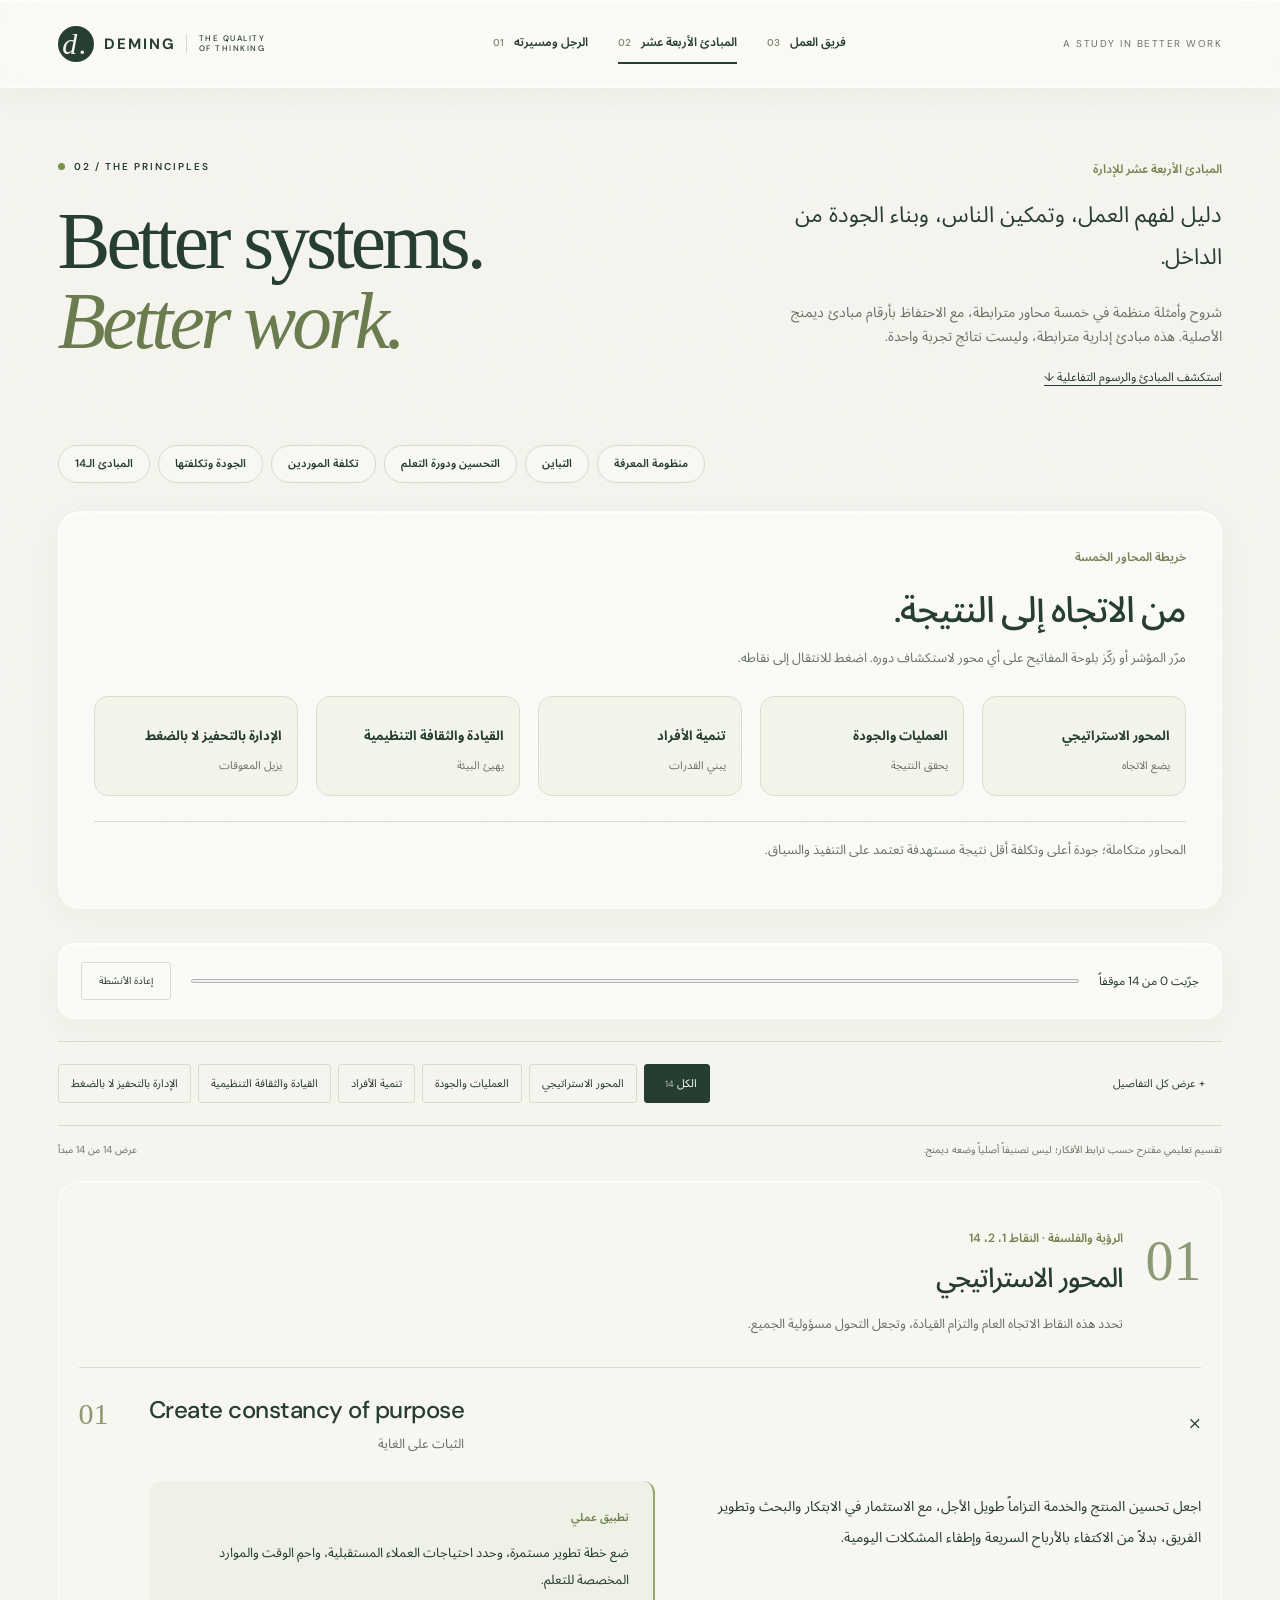
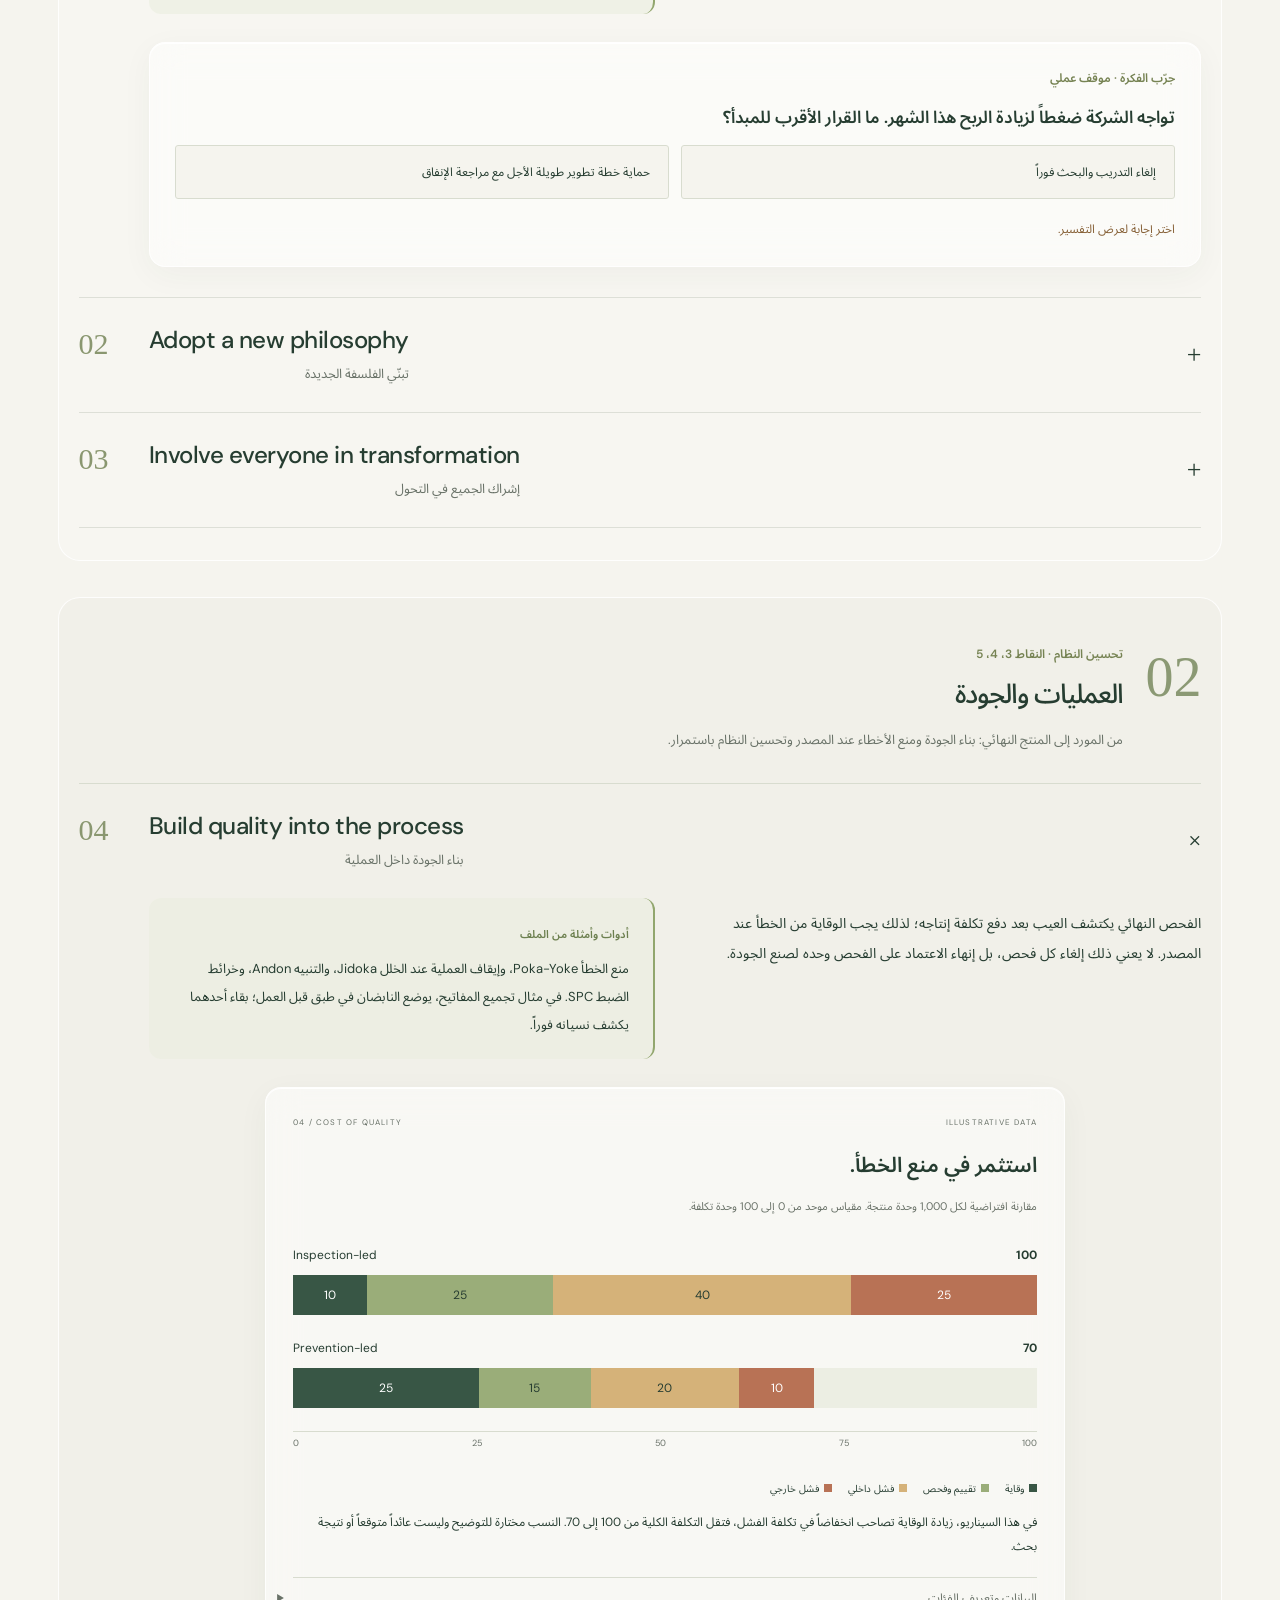
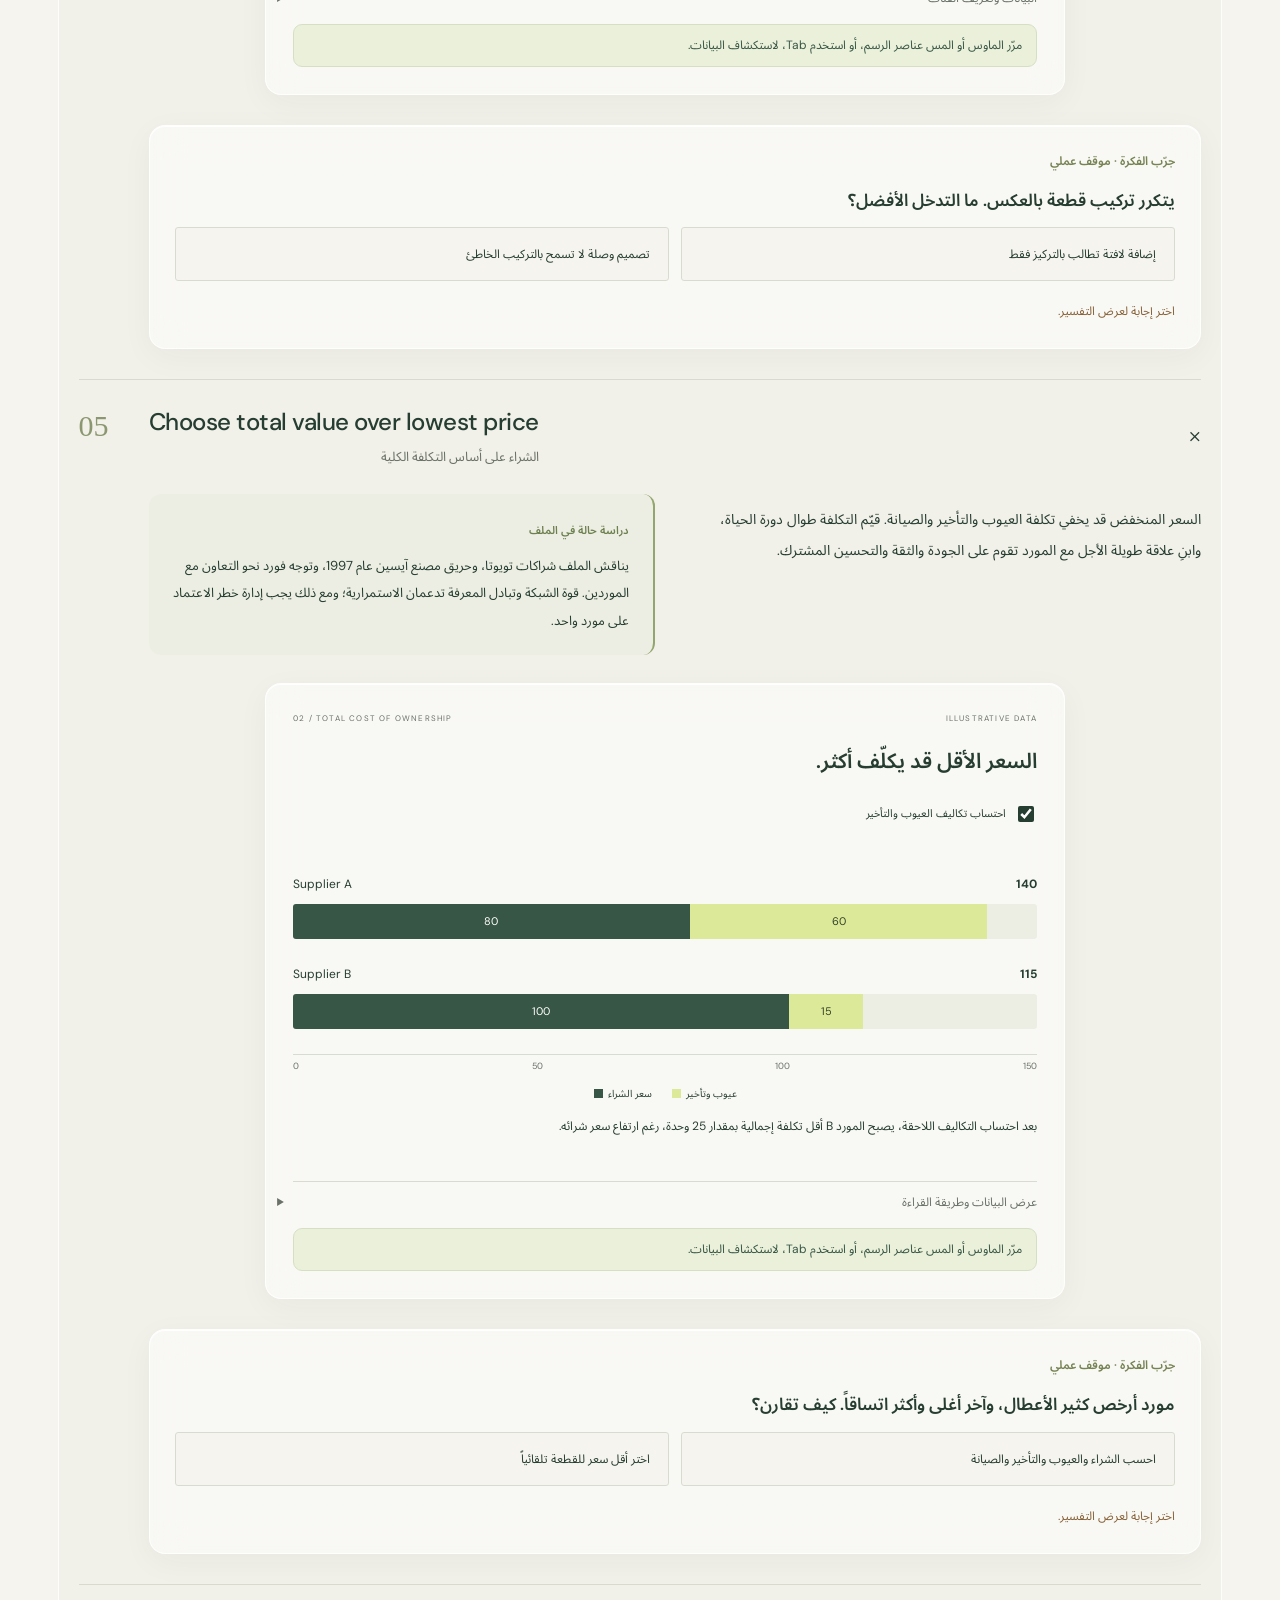
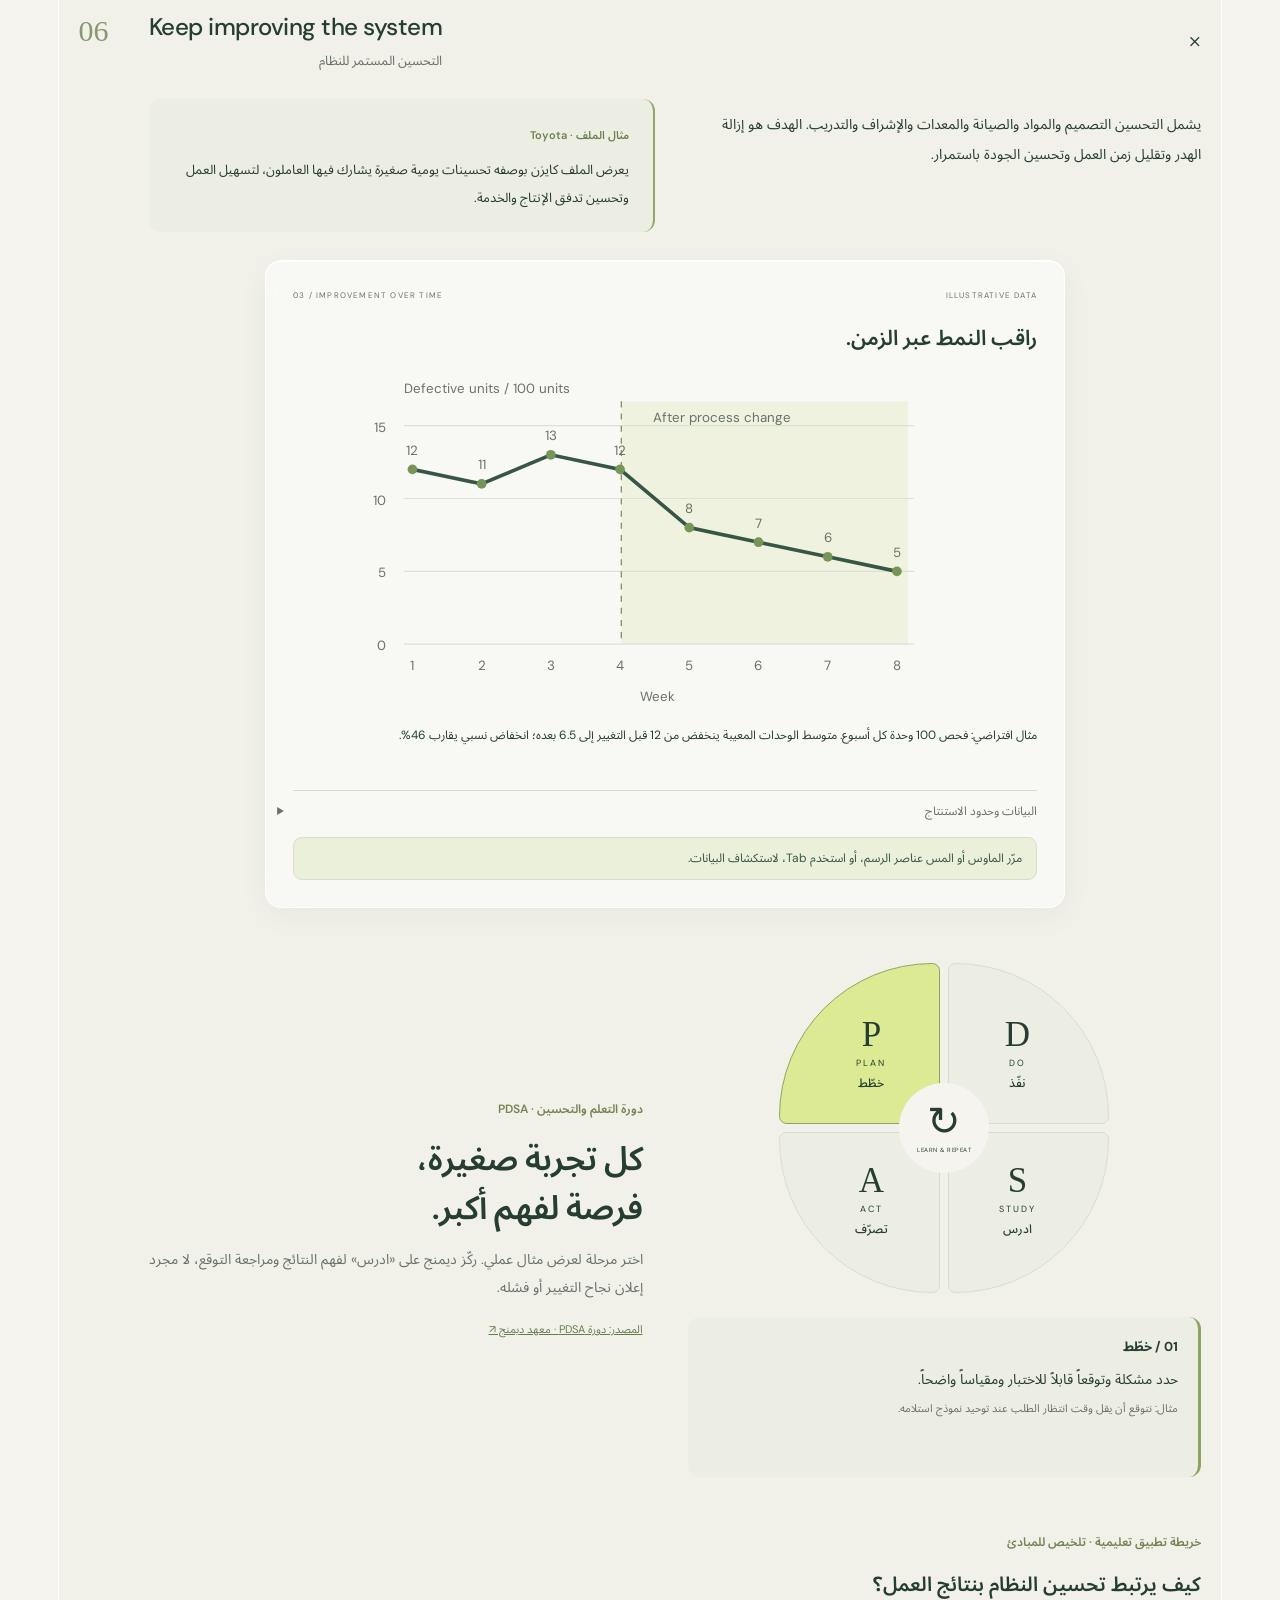
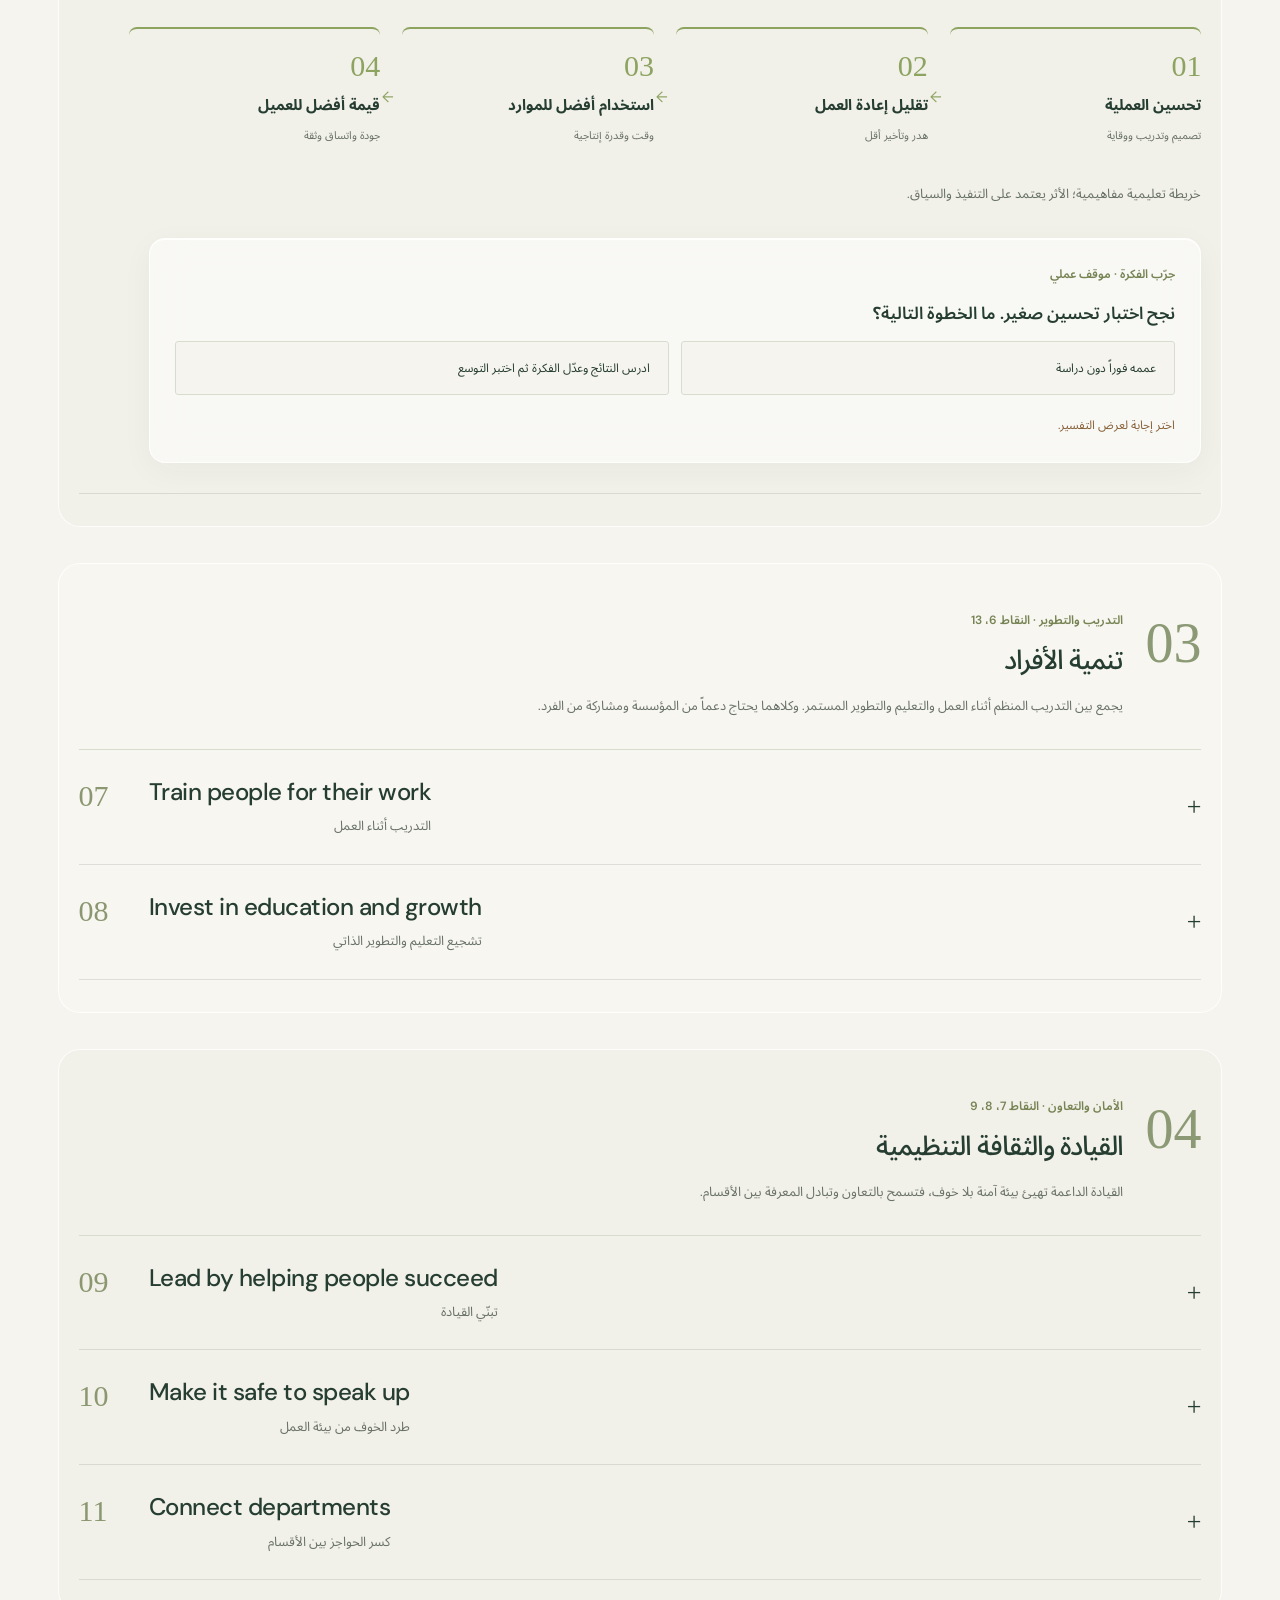
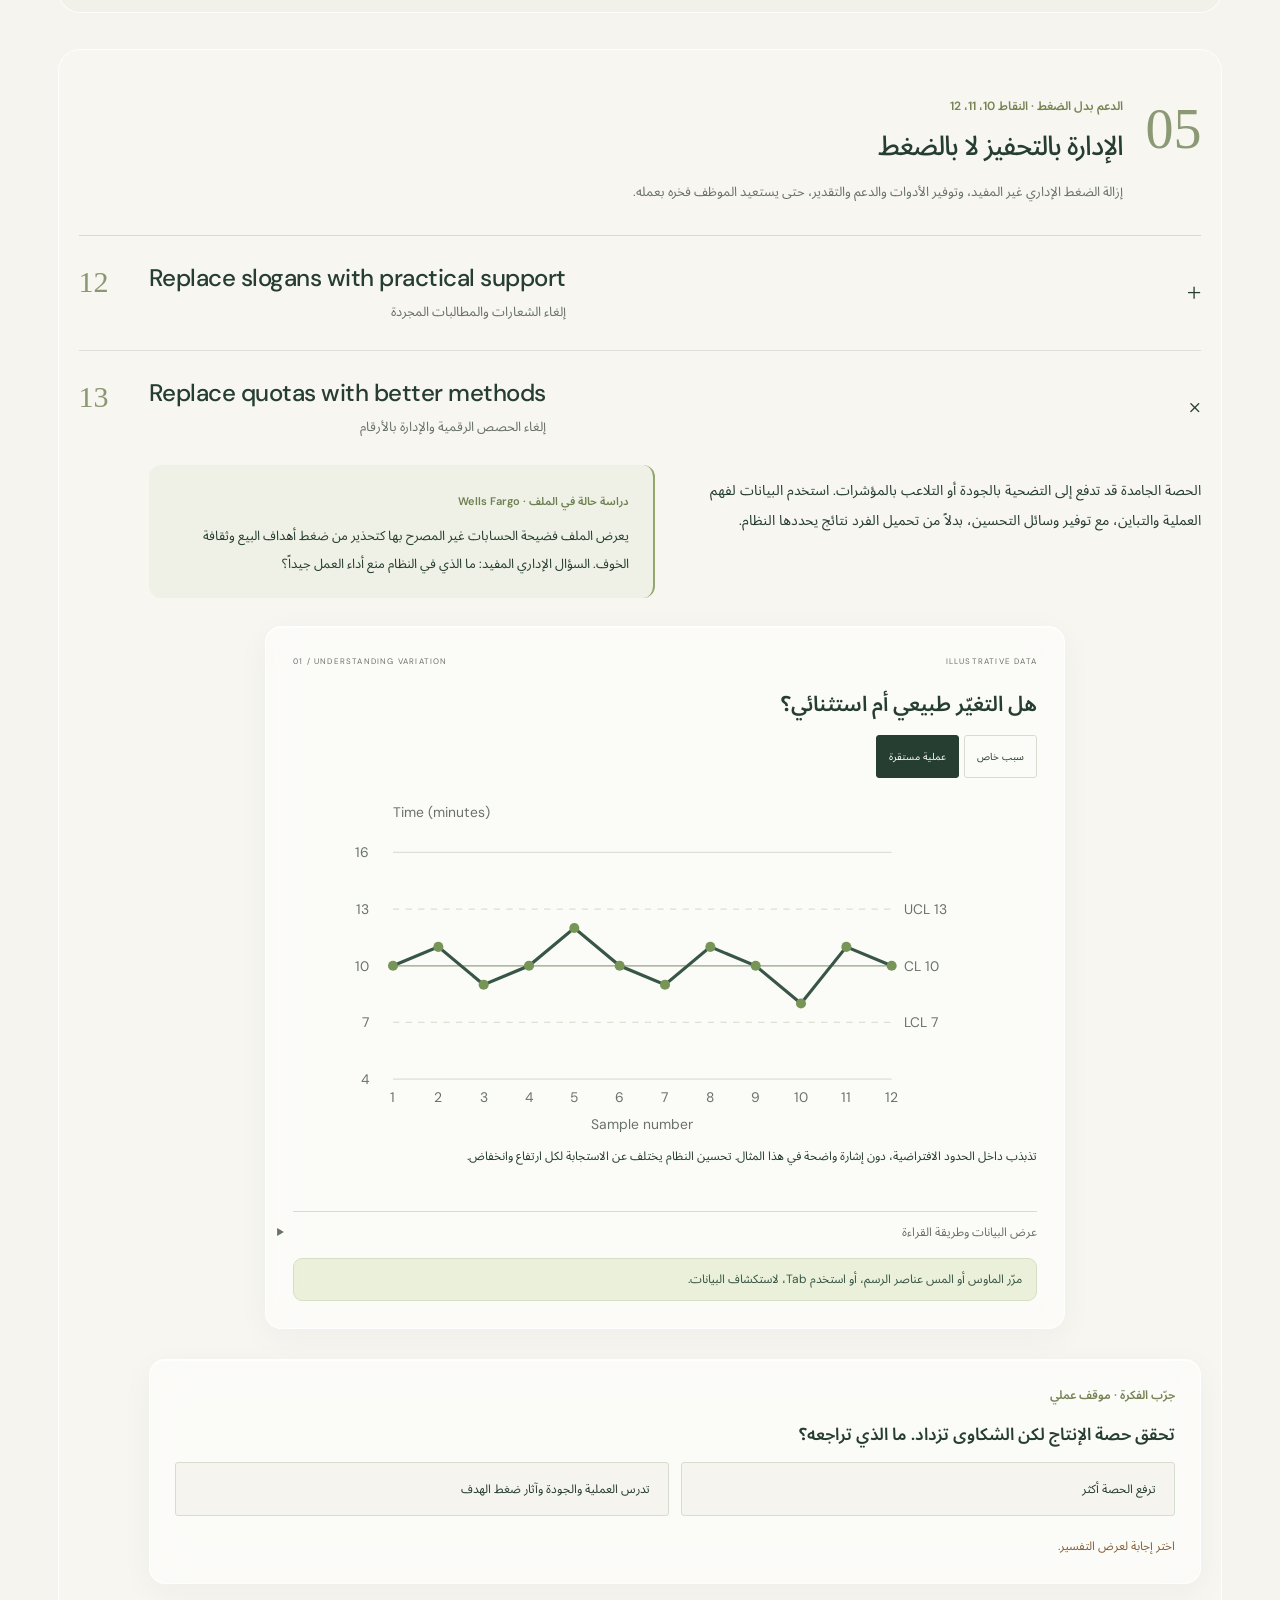
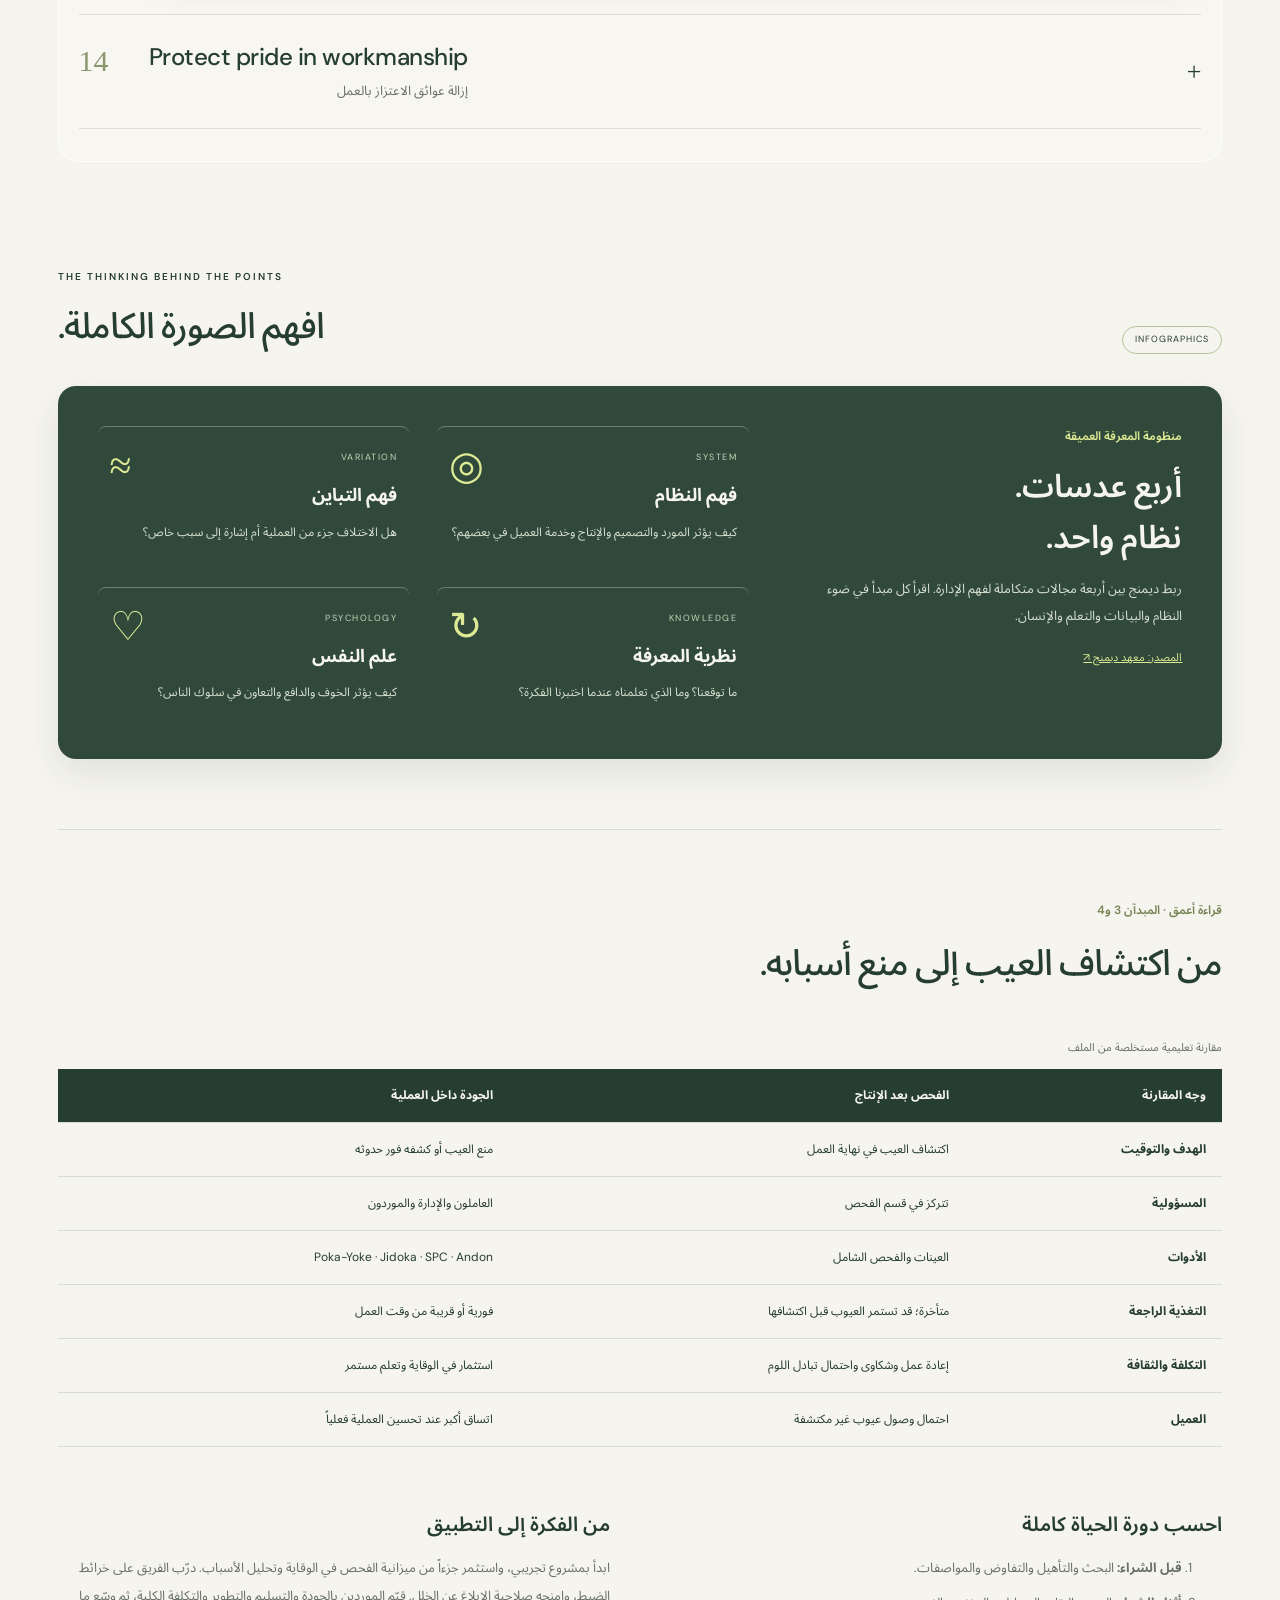
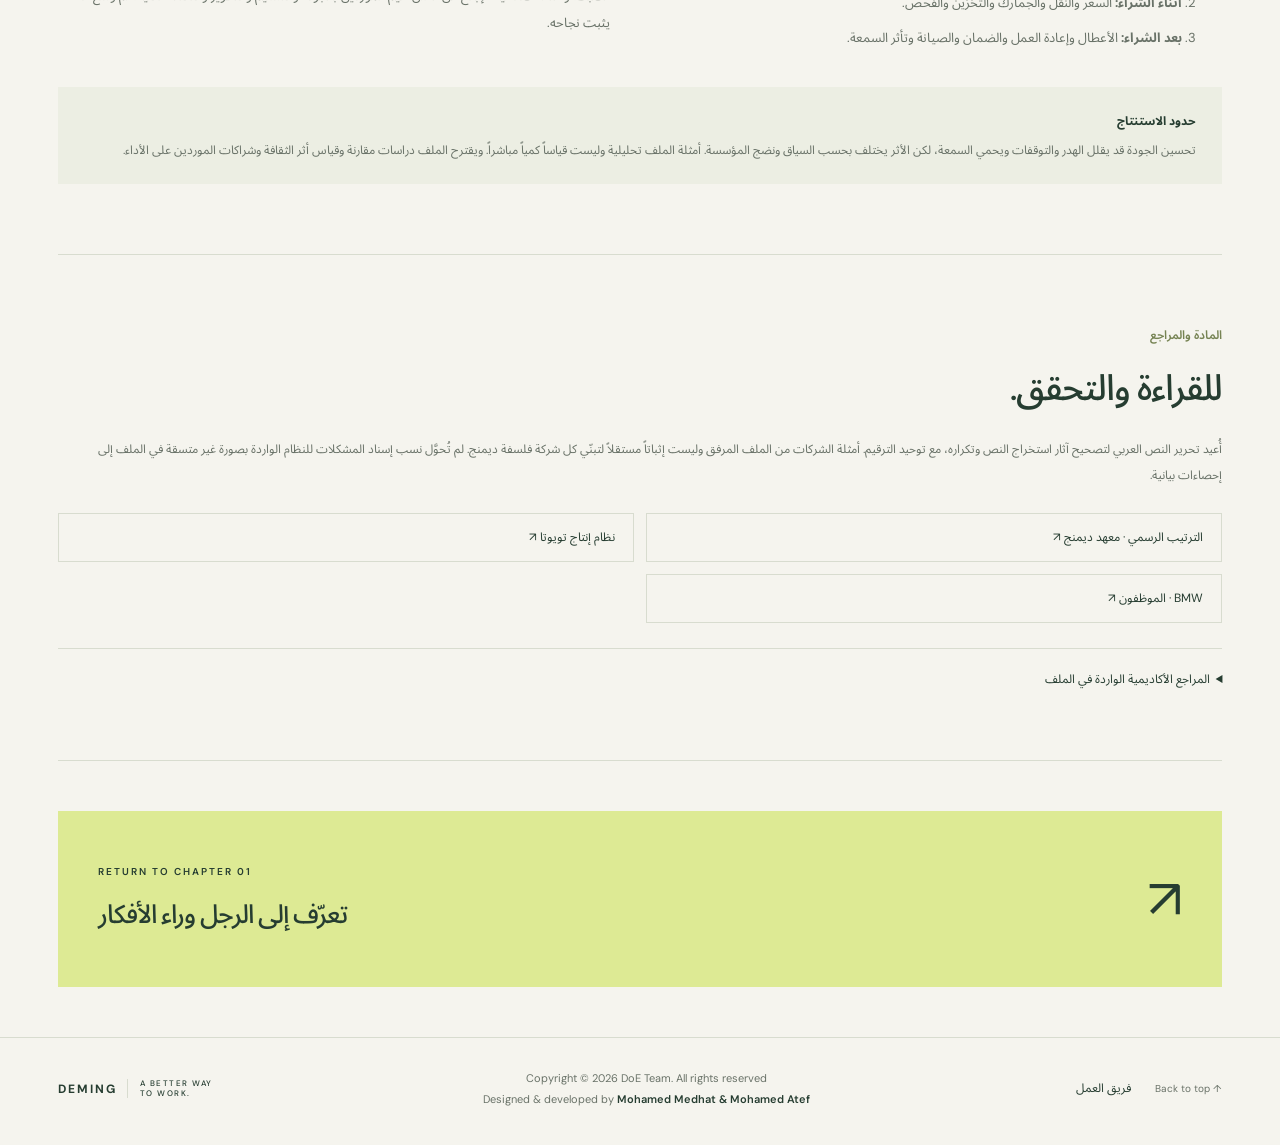
==== commit 9920615f: "Add team navigation and credits, align axes, and show wrong answers in red" ====
--- a/principles.html
+++ b/principles.html
@@ -14,13 +14,14 @@
     <script src="practice.js" defer></script>
     <link rel="stylesheet" href="glass.css">
     <script src="glass.js" defer></script>
+<link rel="stylesheet" href="team.css">
 </head>
 
 <body id="top"><a class="skip" href="#main">انتقل إلى المحتوى</a>
     <header><a class="brand" href="index.html"><span class="logo">d.</span> DEMING<span class="brand-note">THE QUALITY
                 OF THINKING</span></a>
         <nav aria-label="Main navigation"><a href="index.html"><span>01</span> الرجل ومسيرته</a><a aria-current="page"
-                href="principles.html"><span>02</span> المبادئ الأربعة عشر</a></nav><span class="edition">A STUDY IN
+                href="principles.html"><span>02</span> المبادئ الأربعة عشر</a><a href="team.html"><span>03</span> فريق العمل</a></nav><span class="edition">A STUDY IN
             BETTER WORK</span>
     </header>
     <main id="main">
@@ -44,18 +45,18 @@
             <p>مرّر المؤشر أو ركّز بلوحة المفاتيح على أي محور لاستكشاف دوره. اضغط للانتقال إلى نقاطه.</p>
             <div class="axis-route"><a href="#axis-strategy" data-axis-link="strategy"
                     data-insight="تحدد هذه النقاط الاتجاه العام والتزام القيادة، وتجعل التحول مسؤولية الجميع."><span></span><strong>المحور
-                        الاستراتيجي</strong><small>يضع الاتجاه</small></a><a href="#axis-culture"
+                        الاستراتيجي</strong><small>يضع الاتجاه</small></a><a href="#axis-process" data-axis-link="process"
+                    data-insight="من المورد إلى المنتج النهائي: بناء الجودة ومنع الأخطاء عند المصدر وتحسين النظام باستمرار."><span></span><strong>العمليات
+                        والجودة</strong><small>يحقق النتيجة</small></a><a href="#axis-development"
+                    data-axis-link="development"
+                    data-insight="يجمع بين التدريب المنظم أثناء العمل والتعليم والتطوير المستمر. وكلاهما يحتاج دعماً من المؤسسة ومشاركة من الفرد."><span></span><strong>تنمية
+                        الأفراد</strong><small>يبني القدرات</small></a><a href="#axis-culture"
                     data-axis-link="culture"
                     data-insight="القيادة الداعمة تهيئ بيئة آمنة بلا خوف، فتسمح بالتعاون وتبادل المعرفة بين الأقسام."><span></span><strong>القيادة
                         والثقافة التنظيمية</strong><small>يهيئ البيئة</small></a><a href="#axis-motivation"
                     data-axis-link="motivation"
                     data-insight="إزالة الضغط الإداري غير المفيد، وتوفير الأدوات والدعم والتقدير، حتى يستعيد الموظف فخره بعمله."><span></span><strong>الإدارة
-                        بالتحفيز لا بالضغط</strong><small>يزيل المعوقات</small></a><a href="#axis-development"
-                    data-axis-link="development"
-                    data-insight="يجمع بين التدريب المنظم أثناء العمل والتعليم والتطوير المستمر. وكلاهما يحتاج دعماً من المؤسسة ومشاركة من الفرد."><span></span><strong>تنمية
-                        الأفراد</strong><small>يبني القدرات</small></a><a href="#axis-process" data-axis-link="process"
-                    data-insight="من المورد إلى المنتج النهائي: بناء الجودة ومنع الأخطاء عند المصدر وتحسين النظام باستمرار."><span></span><strong>العمليات
-                        والجودة</strong><small>يحقق النتيجة</small></a></div>
+                        بالتحفيز لا بالضغط</strong><small>يزيل المعوقات</small></a></div>
             <p class="map-insight" aria-live="polite">المحاور متكاملة؛ جودة أعلى وتكلفة أقل نتيجة مستهدفة تعتمد على
                 التنفيذ والسياق.</p>
         </section>
@@ -64,7 +65,7 @@
                 aria-label="تقدم الأنشطة"></progress><button id="reset-practice">إعادة الأنشطة</button></div>
         <section class="principles-section">
             <div class="toolbar">
-                <div class="filters" role="group" aria-label="تصفية المحاور"><button class="active" data-filter="All"
+                <div class="filters" dir="rtl" role="group" aria-label="تصفية المحاور"><button class="active" data-filter="All"
                         aria-pressed="true">الكل <small>14</small></button><button data-filter="strategy"
                         aria-pressed="false">المحور الاستراتيجي</button><button data-filter="process"
                         aria-pressed="false">العمليات والجودة</button><button data-filter="development"
@@ -804,9 +805,7 @@
             </div><span class="arrow">↗</span>
         </a>
     </main>
-    <footer><a class="brand" href="index.html">DEMING<span class="brand-note">A BETTER WAY TO WORK.</span></a>
-        <p dir="rtl"><h4>Copyright © 2026 DoE Team. All rights reserved</h4></p><a href="#top">Back to top ↑</a>
-    </footer>
+    <footer class="site-footer"><a class="brand" href="index.html">DEMING<span class="brand-note">A BETTER WAY TO WORK.</span></a><div class="footer-credits" dir="ltr"><p>Copyright © 2026 DoE Team. All rights reserved</p><p>Designed &amp; developed by <span>Mohamed Medhat &amp; Mohamed Atef</span></p></div><a href="team.html" lang="ar">فريق العمل</a><a href="#top">Back to top ↑</a></footer>
 </body>
 
 </html>
--- a/practice.css
+++ b/practice.css
@@ -1 +1,5 @@
 .point-visuals{margin:0 0 30px 70px}.point-visuals>.chart-card{max-width:800px;margin:0 auto}.point-visuals .cycle-panel{gap:45px}.point-visuals .chart-card>svg{max-height:340px}.point-visuals .data-details summary{display:list-item;padding:0;font-size:12px;list-style:disclosure-closed}.point-visuals .data-details[open] summary{list-style:disclosure-open}.practice{margin:0 0 30px 70px;padding:25px;background:var(--soft);border-right:3px solid #8da360}.practice h3{font-size:17px}.practice-options{display:grid;grid-template-columns:1fr 1fr;gap:12px}.practice-options button{font-size:12px;text-align:right;background:var(--paper);padding:14px 18px;line-height:2}.practice-options .chosen{background:var(--ink);color:var(--paper);border-color:var(--ink)}.practice-feedback{font-size:12px;color:#866137;margin:18px 0 0;line-height:2;min-height:24px}.practice-feedback.correct{color:#385645}.learning-progress{display:flex;gap:20px;align-items:center;flex-wrap:wrap;padding:18px 22px;background:var(--soft);margin-bottom:22px;font-size:12px}.learning-progress progress{accent-color:#385645;flex:1;min-width:100px;height:8px}.learning-progress button{font-size:10px}@media(max-width:700px){.practice,.point-visuals{margin-left:0}.practice{padding:20px}.practice-options{grid-template-columns:1fr}.point-visuals .cycle-panel{gap:25px}.point-visuals .cycle{width:275px;height:275px}.learning-progress{gap:12px}.practice h3{font-size:15px}}
+
+.practice-options button.chosen.answer-wrong{background:#b42332;color:#fff;border-color:#b42332}
+.practice-options button.chosen.answer-correct{background:#385645;color:#fff;border-color:#385645}
+.practice-feedback.wrong{color:#a21d2c;font-weight:600}
--- a/team.css
+++ b/team.css
@@ -0,0 +1,23 @@
+
+.site-footer{flex-wrap:wrap;border-top:1px solid var(--line);margin-top:25px;padding-top:30px}
+.site-footer .footer-credits{flex:1;text-align:center;min-width:240px}
+.site-footer .footer-credits p{font-size:11px;line-height:1.9;margin:0}
+.footer-credits span{font-weight:600;color:var(--ink)}
+.site-footer>a{font-size:12px}
+header nav{flex-wrap:wrap}
+.filters{direction:rtl}
+.axis-route a:not(:last-child)::after{content:none}
+.team-hero{display:grid;grid-template-columns:1fr 1fr;align-items:end;gap:50px;padding:75px 0 50px}
+.team-hero h1{font-size:clamp(56px,7vw,88px)}
+.team-hero h2{font-size:42px;margin-bottom:12px}
+.team-hero p{color:var(--muted);line-height:2;max-width:460px}
+.team-grid{display:grid;grid-template-columns:repeat(3,minmax(0,1fr));gap:24px;padding-bottom:55px}
+.team-card{border-radius:20px;padding:28px 22px;text-align:center;display:flex;flex-direction:column;align-items:center}
+.portrait-frame{width:160px;height:160px;border:2px solid #8b9c70;border-radius:50%;padding:7px;background:#fff8;box-shadow:0 0 0 5px #e8ecdf;overflow:hidden;margin:4px 0 25px}
+.portrait-frame img{display:block;width:100%;height:100%;object-fit:cover;border-radius:50%;margin:0;background:#e8ecdf}
+.team-card h2{font-size:20px;line-height:1.9;letter-spacing:0;margin:0 0 12px}
+.team-role{display:inline-block;border:1px solid #cbd6bc;background:#eaf0dd;color:#49613c;border-radius:30px;padding:4px 14px;font-size:11px;letter-spacing:.4px;margin:auto 0 0}
+.team-card.leader .portrait-frame{border-color:#9d813f;box-shadow:0 0 0 5px #eee8d8}
+.team-card.leader .team-role{background:#f1ead5;border-color:#ded0a3;color:#765d27}
+@media(max-width:900px){.team-grid{grid-template-columns:repeat(2,minmax(0,1fr))}.team-hero{gap:25px}}
+@media(max-width:600px){.team-hero{grid-template-columns:1fr;gap:10px;padding:40px 0 30px}.team-hero h1{margin:18px 0}.team-hero h2{font-size:32px}.team-grid{grid-template-columns:1fr;gap:18px}.team-card{padding:28px 20px}.site-footer .footer-credits{order:4;flex-basis:100%;text-align:left}.site-footer .footer-credits p{width:auto}.site-footer{gap:20px}header nav{gap:12px}}
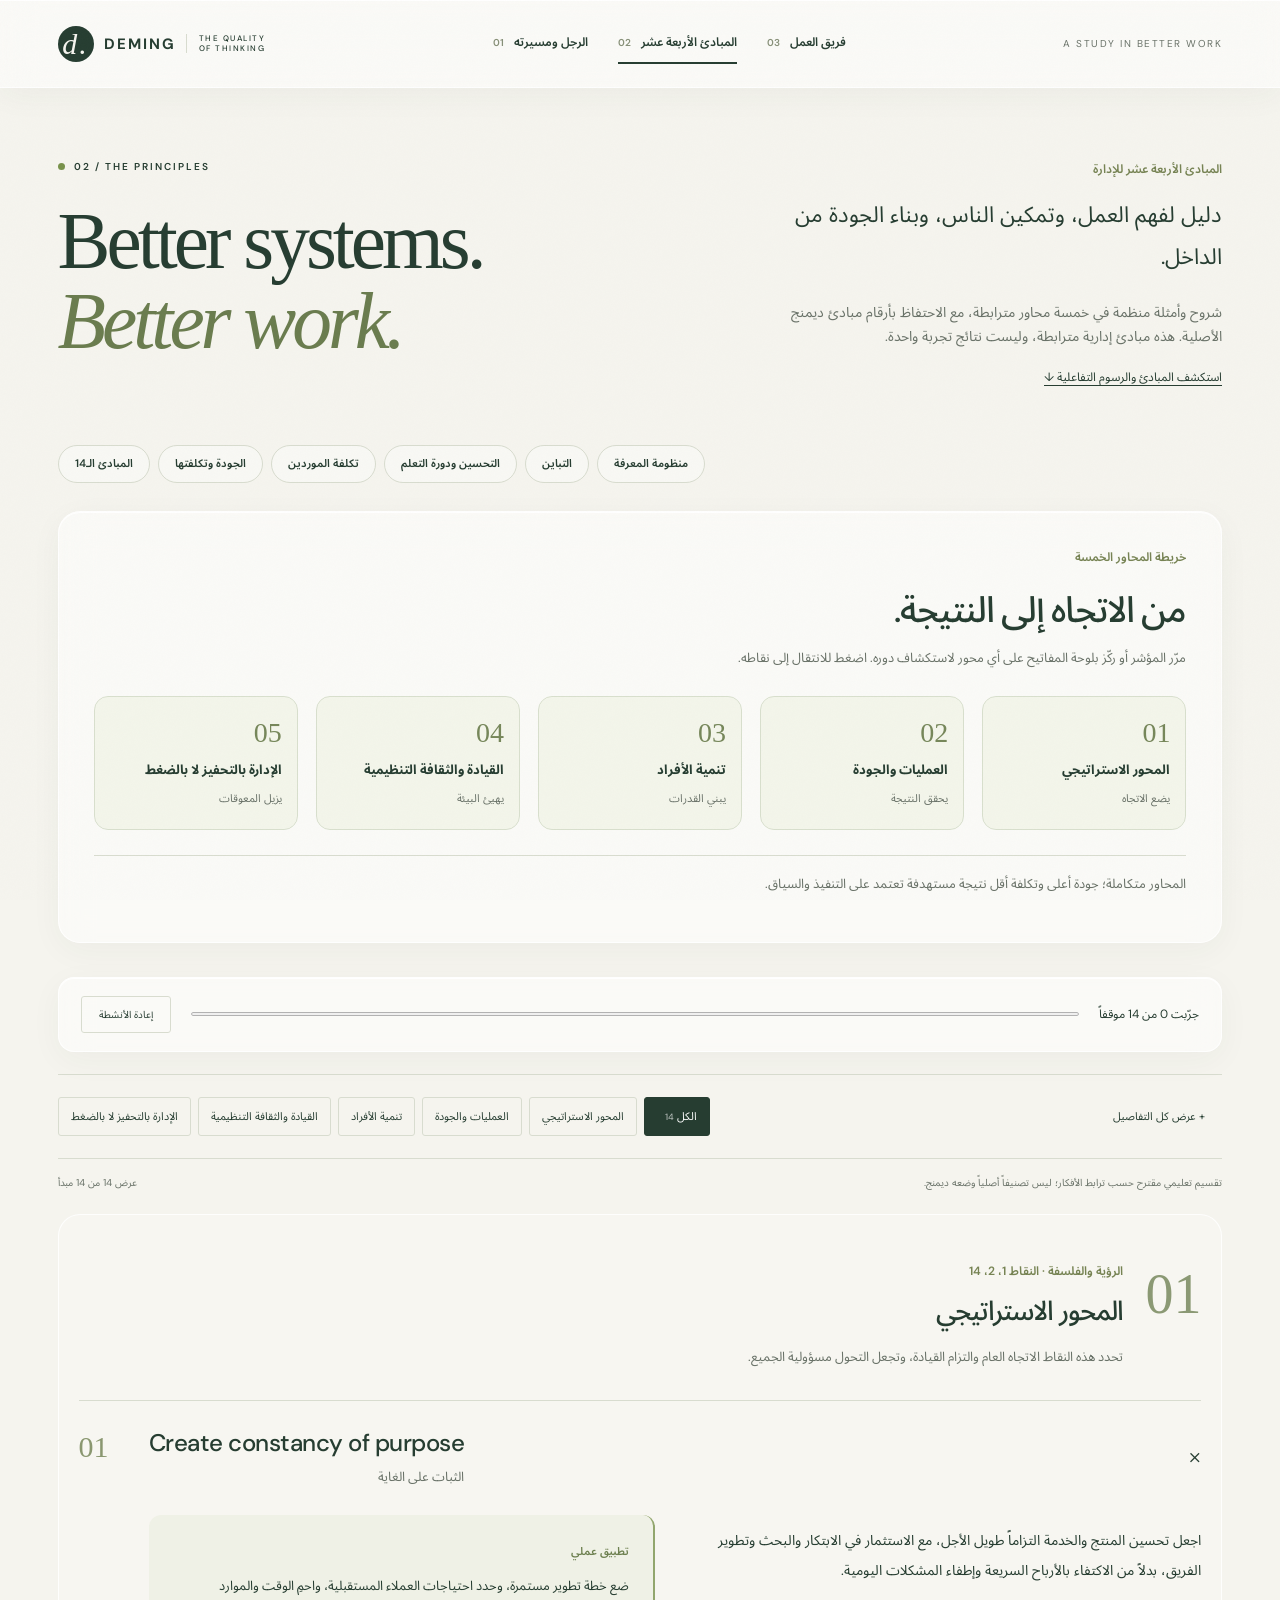
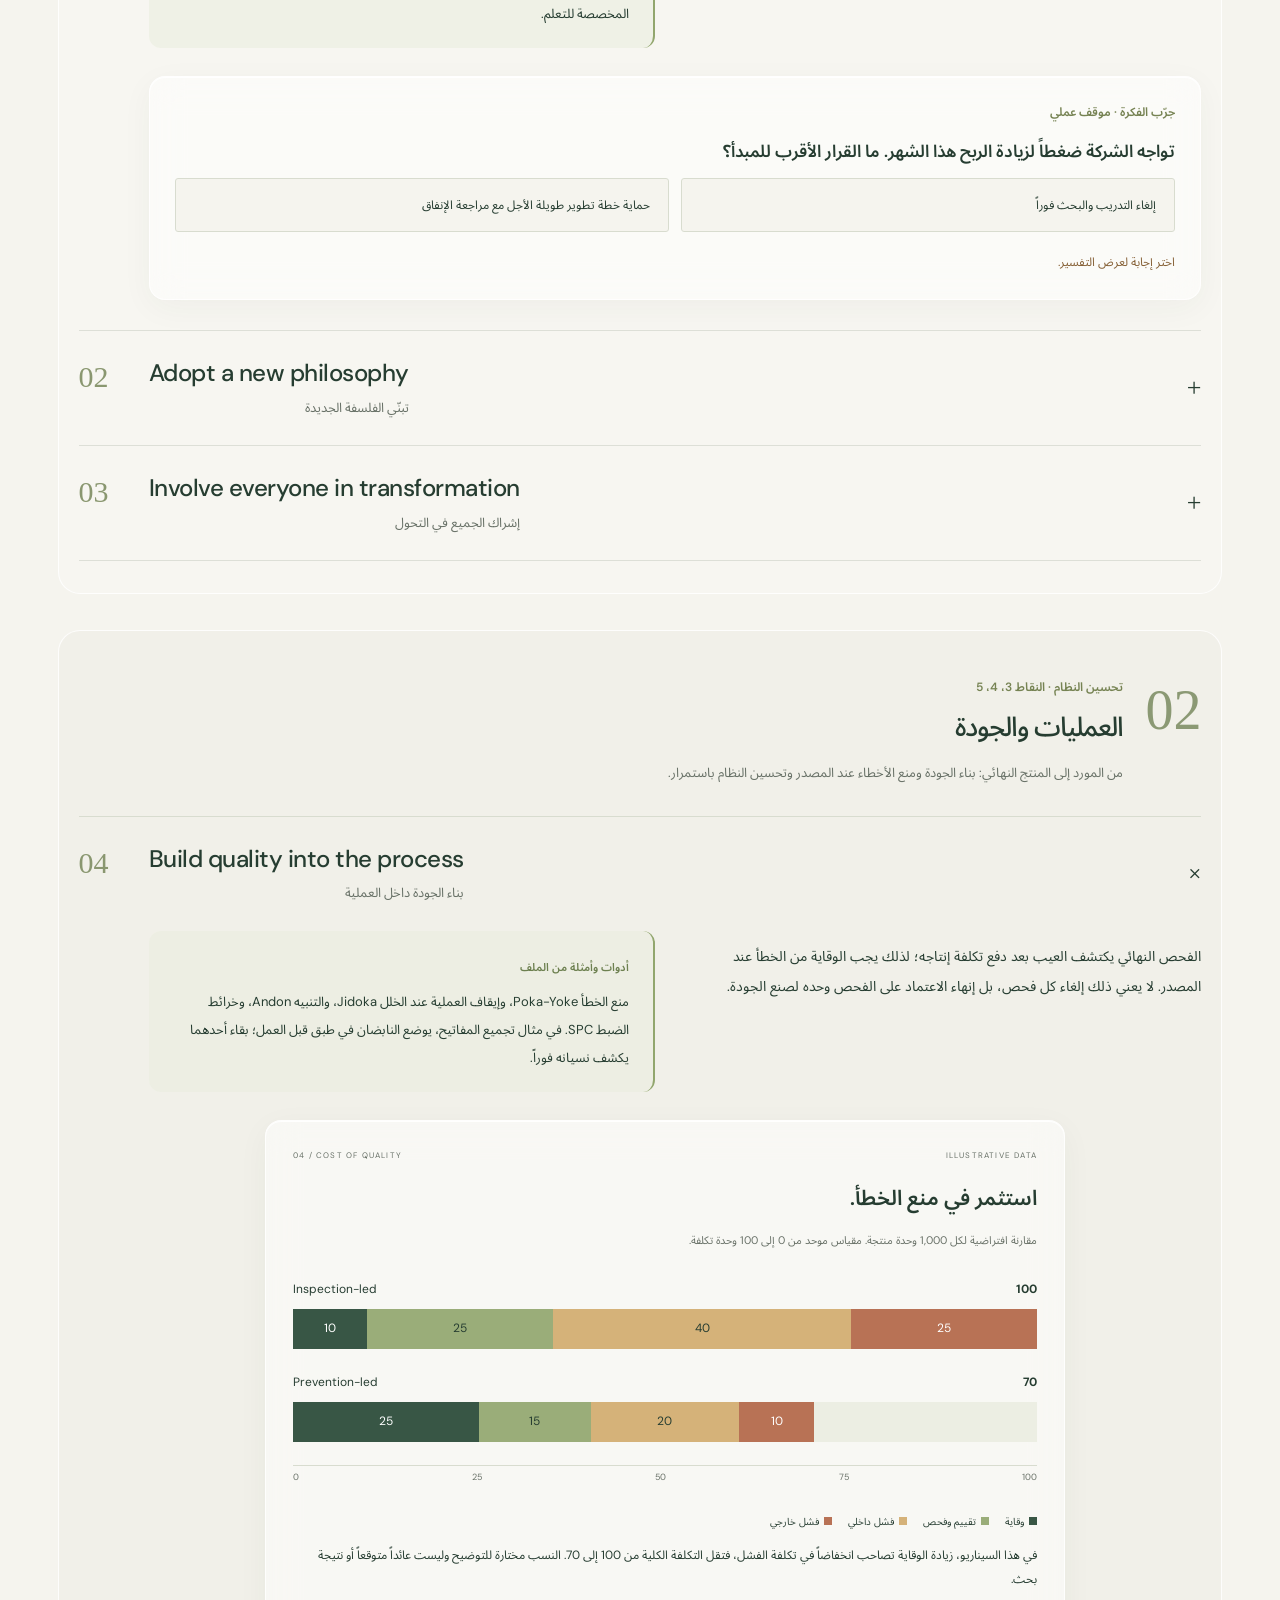
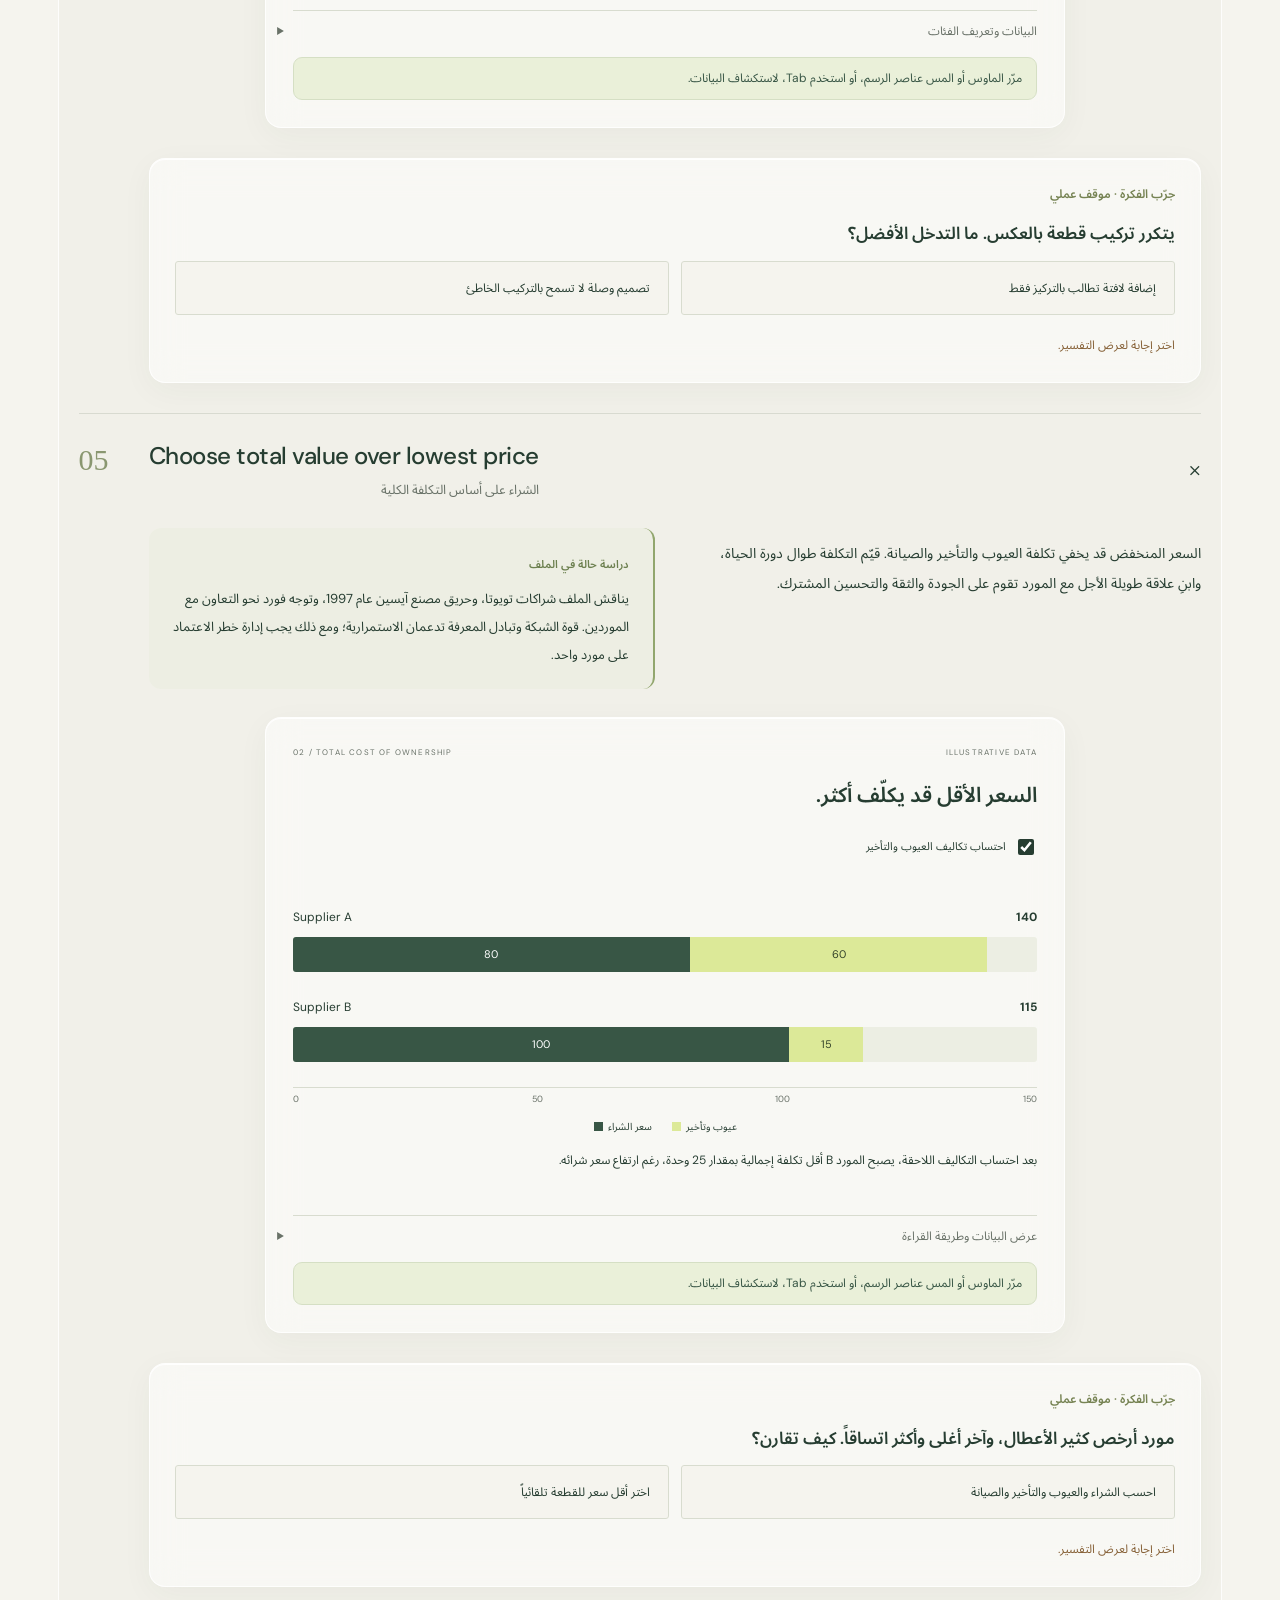
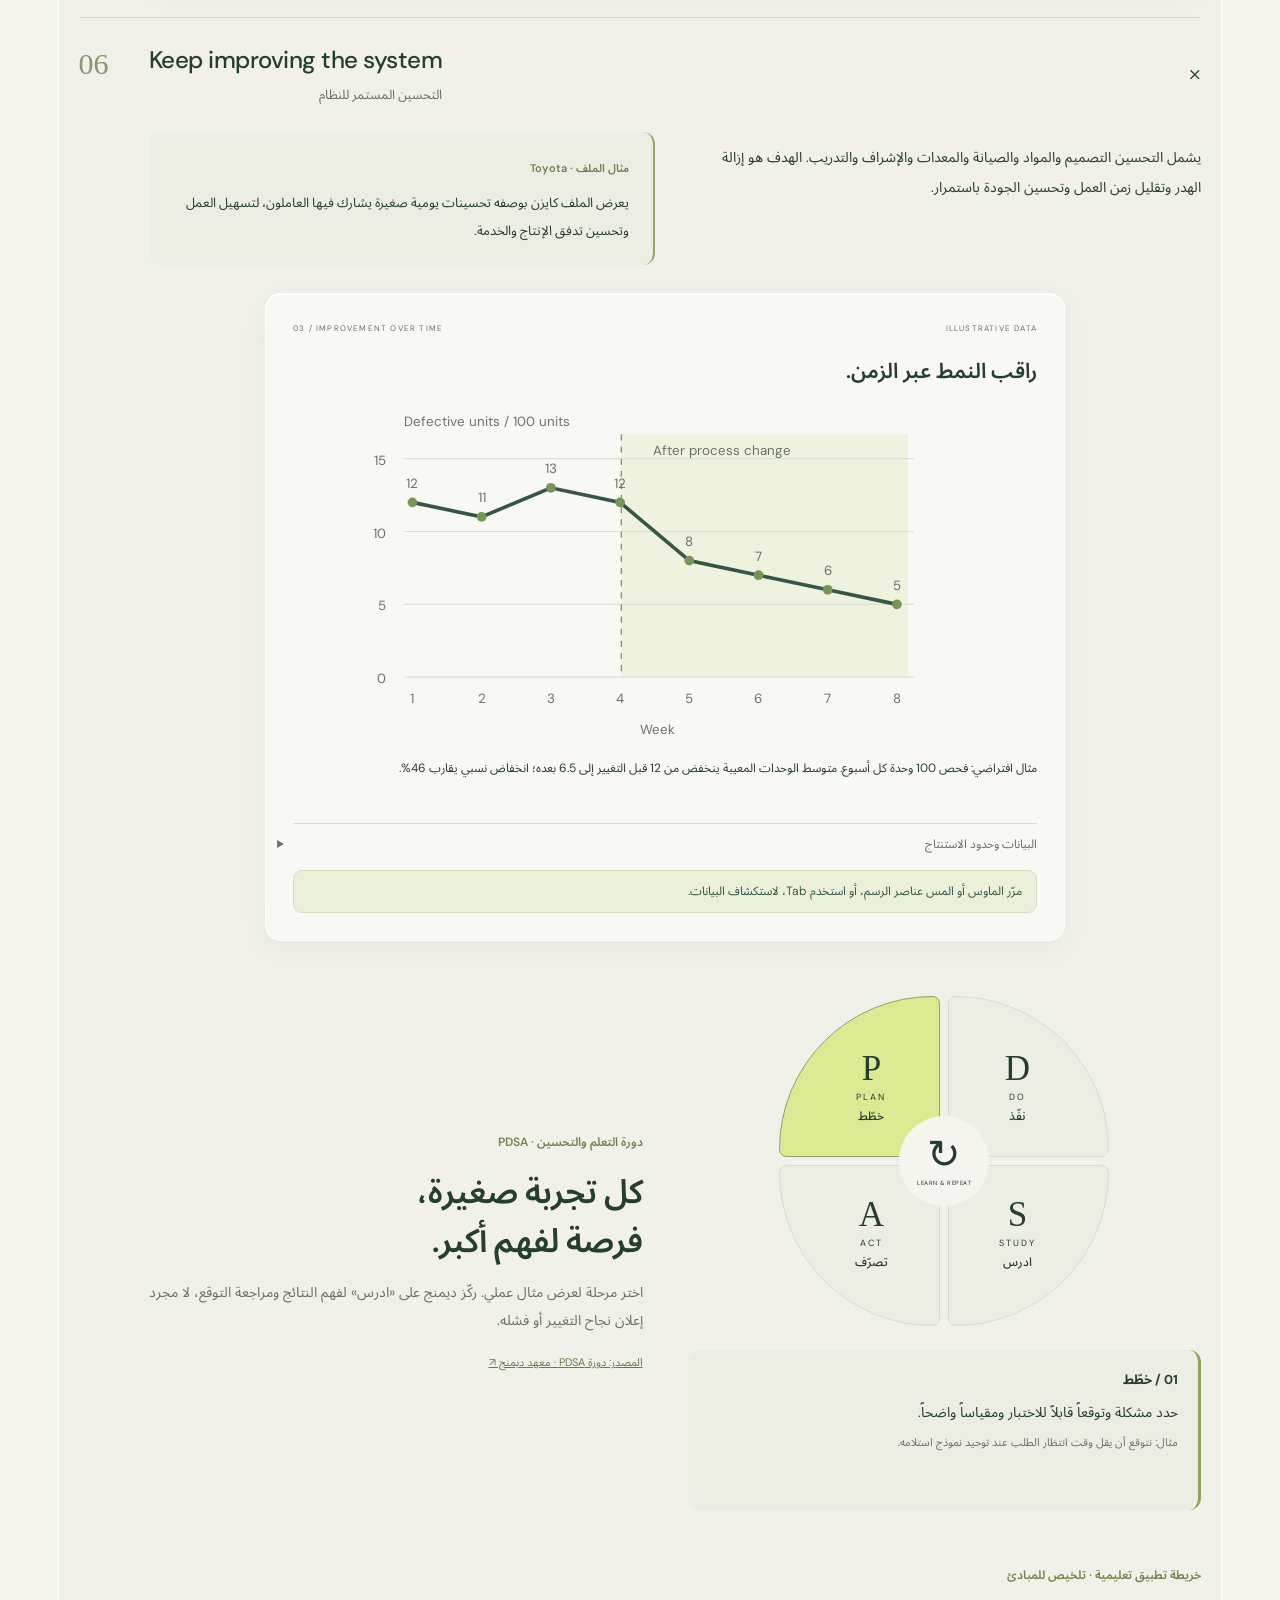
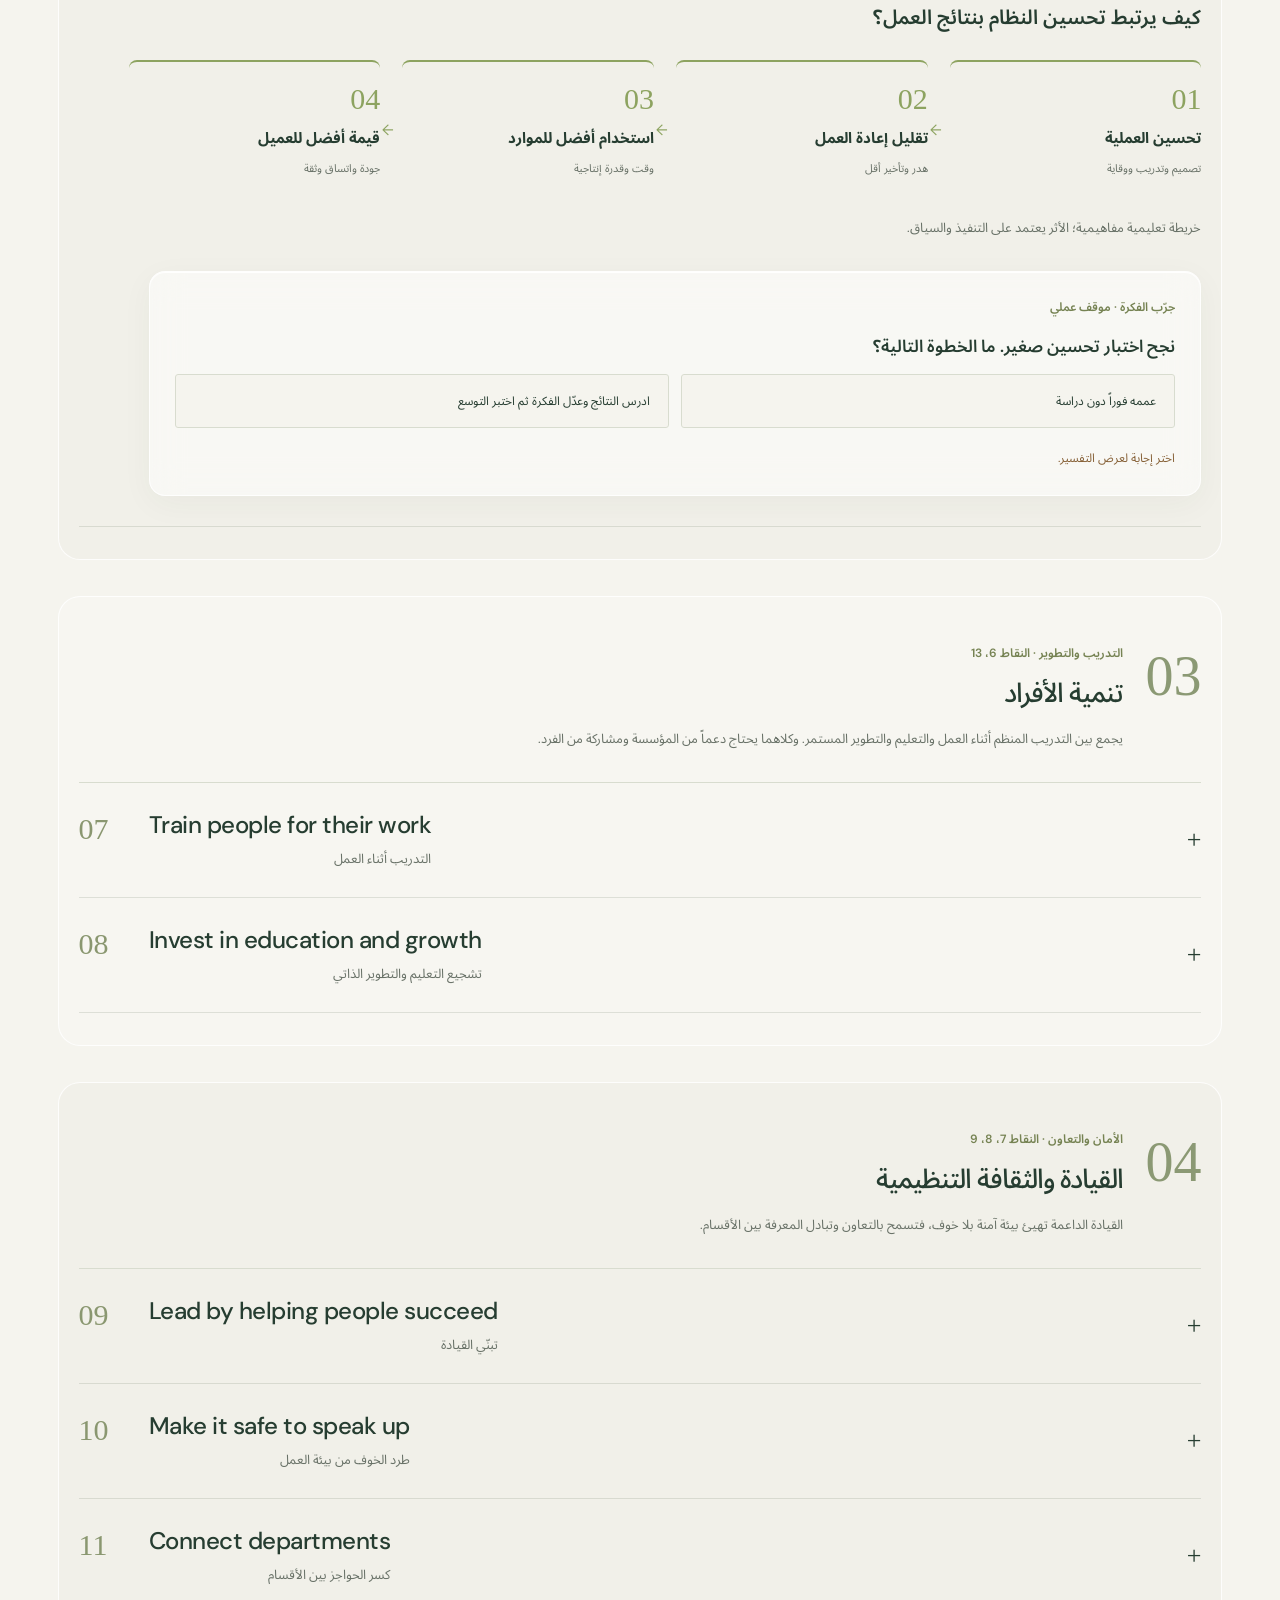
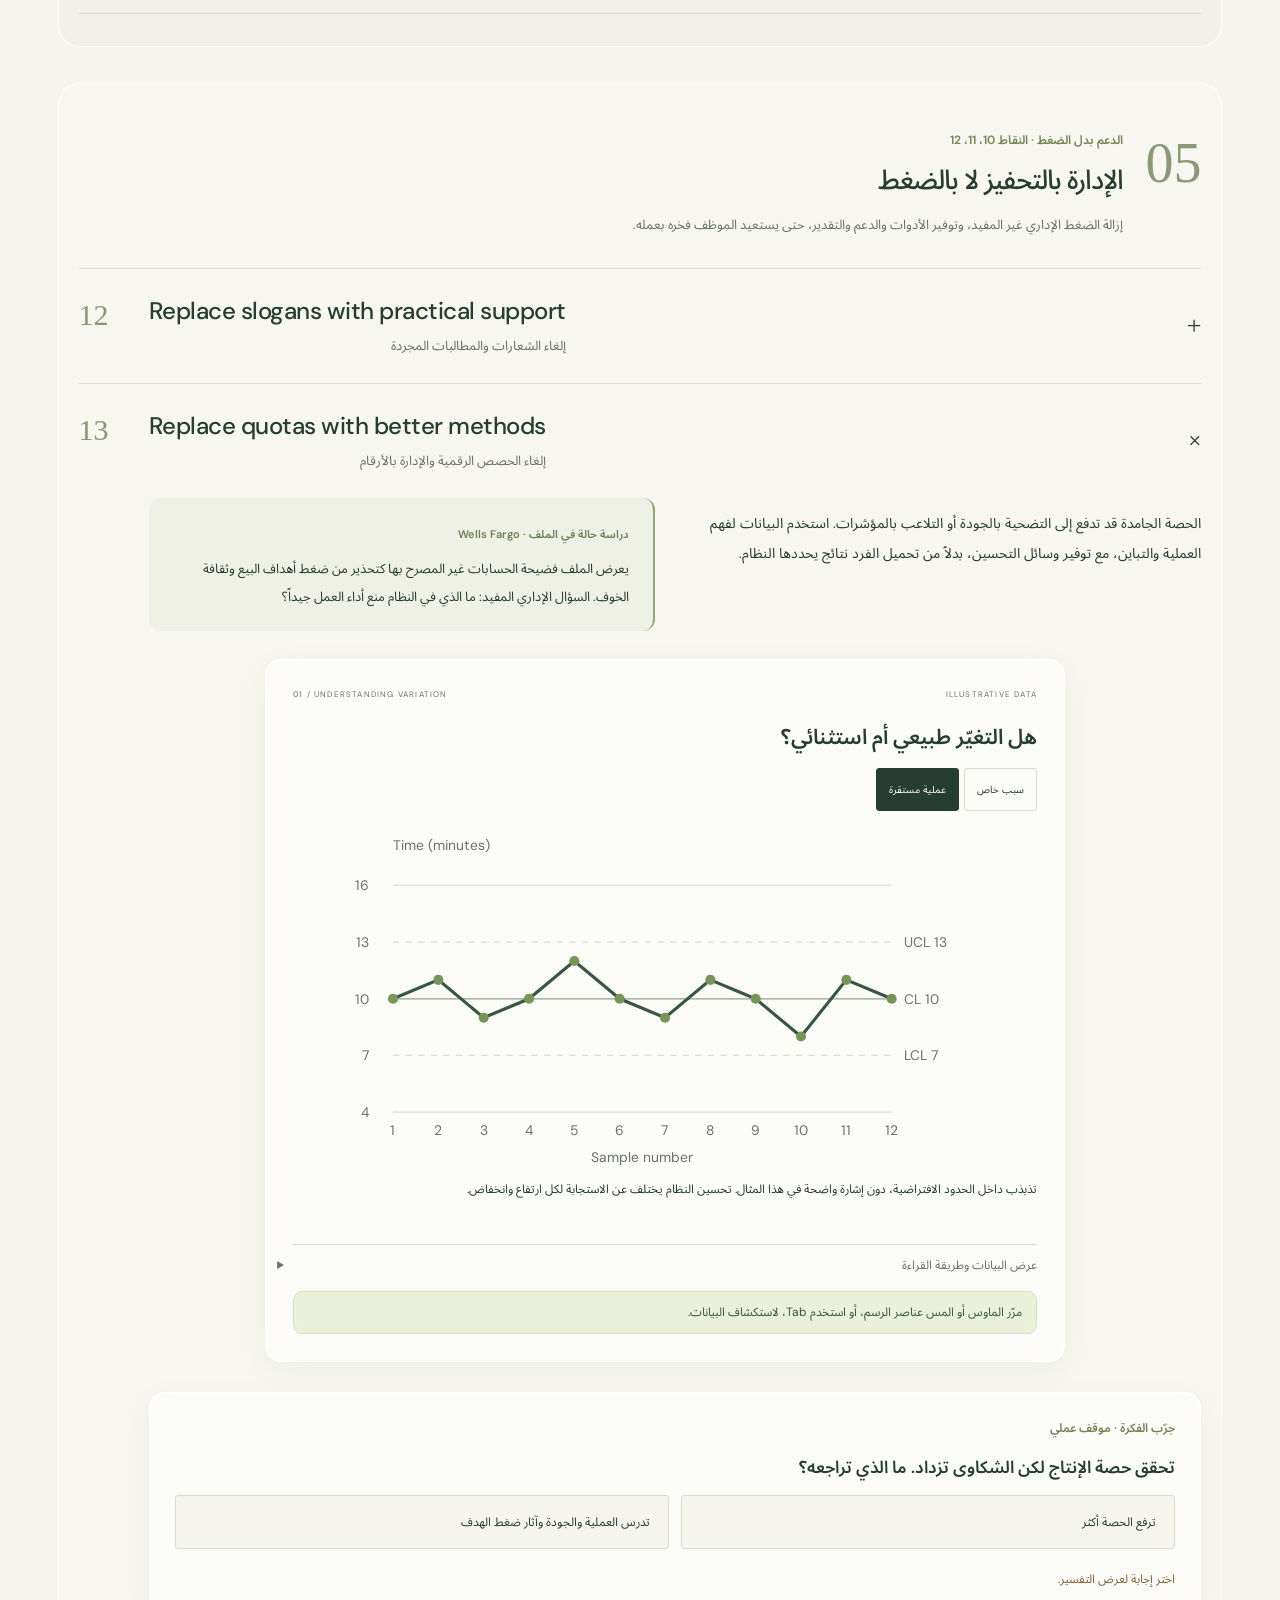
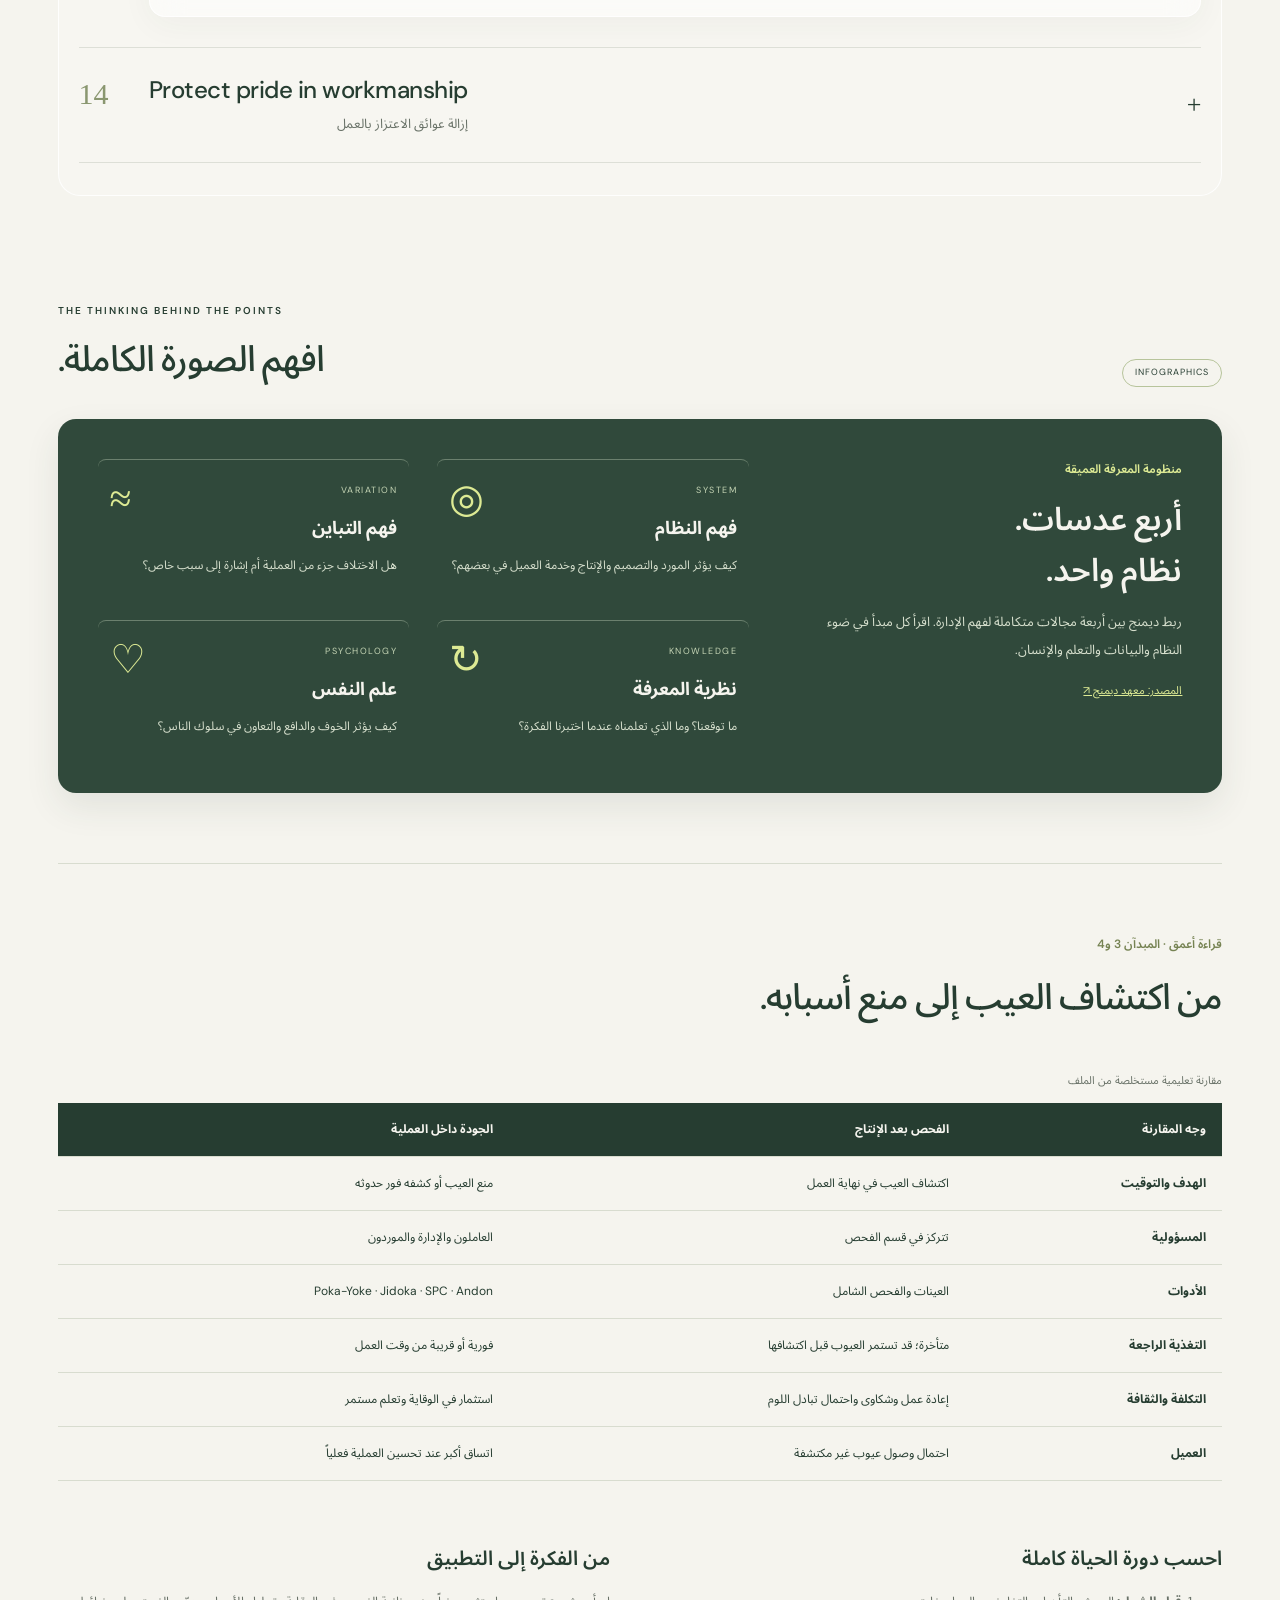
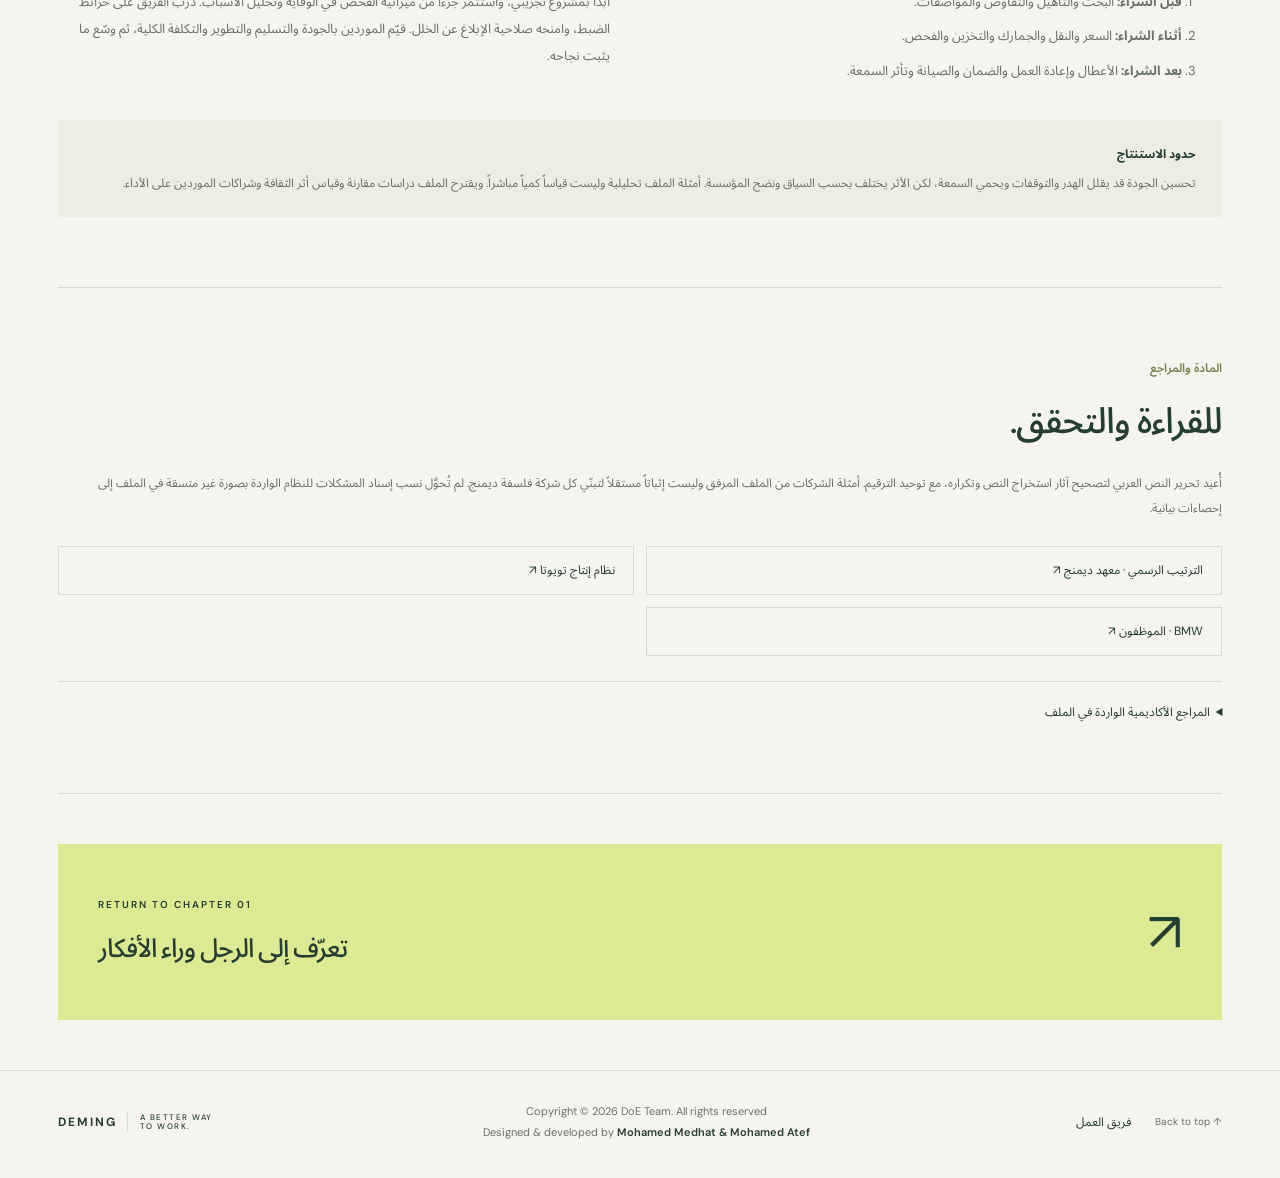
==== commit af1c926b: "Restore numbers 01–05 to the axis map" ====
--- a/principles.html
+++ b/principles.html
@@ -44,18 +44,18 @@
             <h2 id="axis-map-title">من الاتجاه إلى النتيجة.</h2>
             <p>مرّر المؤشر أو ركّز بلوحة المفاتيح على أي محور لاستكشاف دوره. اضغط للانتقال إلى نقاطه.</p>
             <div class="axis-route"><a href="#axis-strategy" data-axis-link="strategy"
-                    data-insight="تحدد هذه النقاط الاتجاه العام والتزام القيادة، وتجعل التحول مسؤولية الجميع."><span></span><strong>المحور
+                    data-insight="تحدد هذه النقاط الاتجاه العام والتزام القيادة، وتجعل التحول مسؤولية الجميع."><span>01</span><strong>المحور
                         الاستراتيجي</strong><small>يضع الاتجاه</small></a><a href="#axis-process" data-axis-link="process"
-                    data-insight="من المورد إلى المنتج النهائي: بناء الجودة ومنع الأخطاء عند المصدر وتحسين النظام باستمرار."><span></span><strong>العمليات
+                    data-insight="من المورد إلى المنتج النهائي: بناء الجودة ومنع الأخطاء عند المصدر وتحسين النظام باستمرار."><span>02</span><strong>العمليات
                         والجودة</strong><small>يحقق النتيجة</small></a><a href="#axis-development"
                     data-axis-link="development"
-                    data-insight="يجمع بين التدريب المنظم أثناء العمل والتعليم والتطوير المستمر. وكلاهما يحتاج دعماً من المؤسسة ومشاركة من الفرد."><span></span><strong>تنمية
+                    data-insight="يجمع بين التدريب المنظم أثناء العمل والتعليم والتطوير المستمر. وكلاهما يحتاج دعماً من المؤسسة ومشاركة من الفرد."><span>03</span><strong>تنمية
                         الأفراد</strong><small>يبني القدرات</small></a><a href="#axis-culture"
                     data-axis-link="culture"
-                    data-insight="القيادة الداعمة تهيئ بيئة آمنة بلا خوف، فتسمح بالتعاون وتبادل المعرفة بين الأقسام."><span></span><strong>القيادة
+                    data-insight="القيادة الداعمة تهيئ بيئة آمنة بلا خوف، فتسمح بالتعاون وتبادل المعرفة بين الأقسام."><span>04</span><strong>القيادة
                         والثقافة التنظيمية</strong><small>يهيئ البيئة</small></a><a href="#axis-motivation"
                     data-axis-link="motivation"
-                    data-insight="إزالة الضغط الإداري غير المفيد، وتوفير الأدوات والدعم والتقدير، حتى يستعيد الموظف فخره بعمله."><span></span><strong>الإدارة
+                    data-insight="إزالة الضغط الإداري غير المفيد، وتوفير الأدوات والدعم والتقدير، حتى يستعيد الموظف فخره بعمله."><span>05</span><strong>الإدارة
                         بالتحفيز لا بالضغط</strong><small>يزيل المعوقات</small></a></div>
             <p class="map-insight" aria-live="polite">المحاور متكاملة؛ جودة أعلى وتكلفة أقل نتيجة مستهدفة تعتمد على
                 التنفيذ والسياق.</p>
--- a/team.css
+++ b/team.css
@@ -21,3 +21,12 @@
 .team-card.leader .team-role{background:#f1ead5;border-color:#ded0a3;color:#765d27}
 @media(max-width:900px){.team-grid{grid-template-columns:repeat(2,minmax(0,1fr))}.team-hero{gap:25px}}
 @media(max-width:600px){.team-hero{grid-template-columns:1fr;gap:10px;padding:40px 0 30px}.team-hero h1{margin:18px 0}.team-hero h2{font-size:32px}.team-grid{grid-template-columns:1fr;gap:18px}.team-card{padding:28px 20px}.site-footer .footer-credits{order:4;flex-basis:100%;text-align:left}.site-footer .footer-credits p{width:auto}.site-footer{gap:20px}header nav{gap:12px}}
+
+/* Portrait zoom: mouse hover, touch toggle and keyboard activation. */
+button.portrait-frame{flex-shrink:0;cursor:zoom-in;transition:transform .3s ease,box-shadow .3s ease;touch-action:manipulation}
+button.portrait-frame img{transition:transform .3s ease}
+button.portrait-frame[aria-pressed="true"]{transform:scale(1.15);cursor:zoom-out}
+button.portrait-frame[aria-pressed="true"] img{transform:scale(1.08)}
+button.portrait-frame:focus-visible{outline:3px solid #a58622;outline-offset:7px}
+@media(hover:hover) and (pointer:fine){button.portrait-frame:hover{transform:scale(1.15)}button.portrait-frame:hover img{transform:scale(1.08)}}
+@media(prefers-reduced-motion:reduce){button.portrait-frame,button.portrait-frame img{transition:none}}
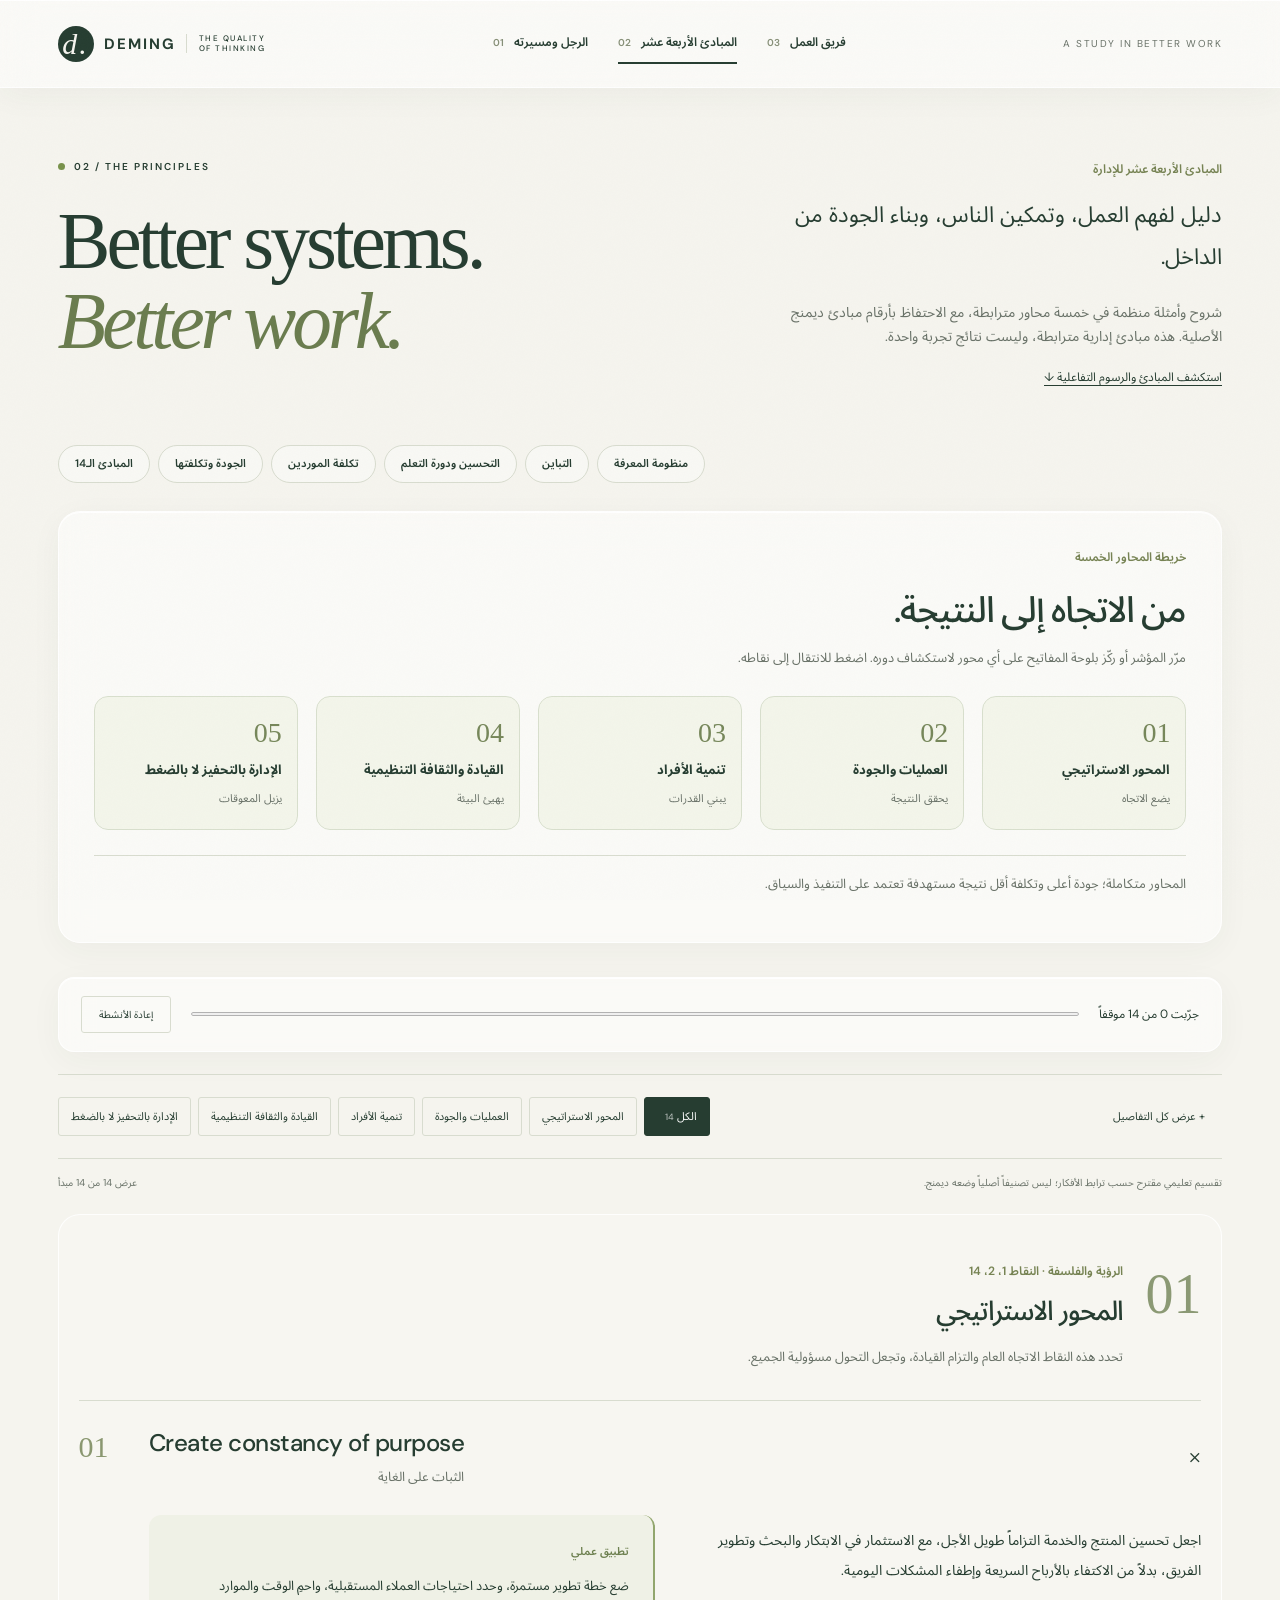
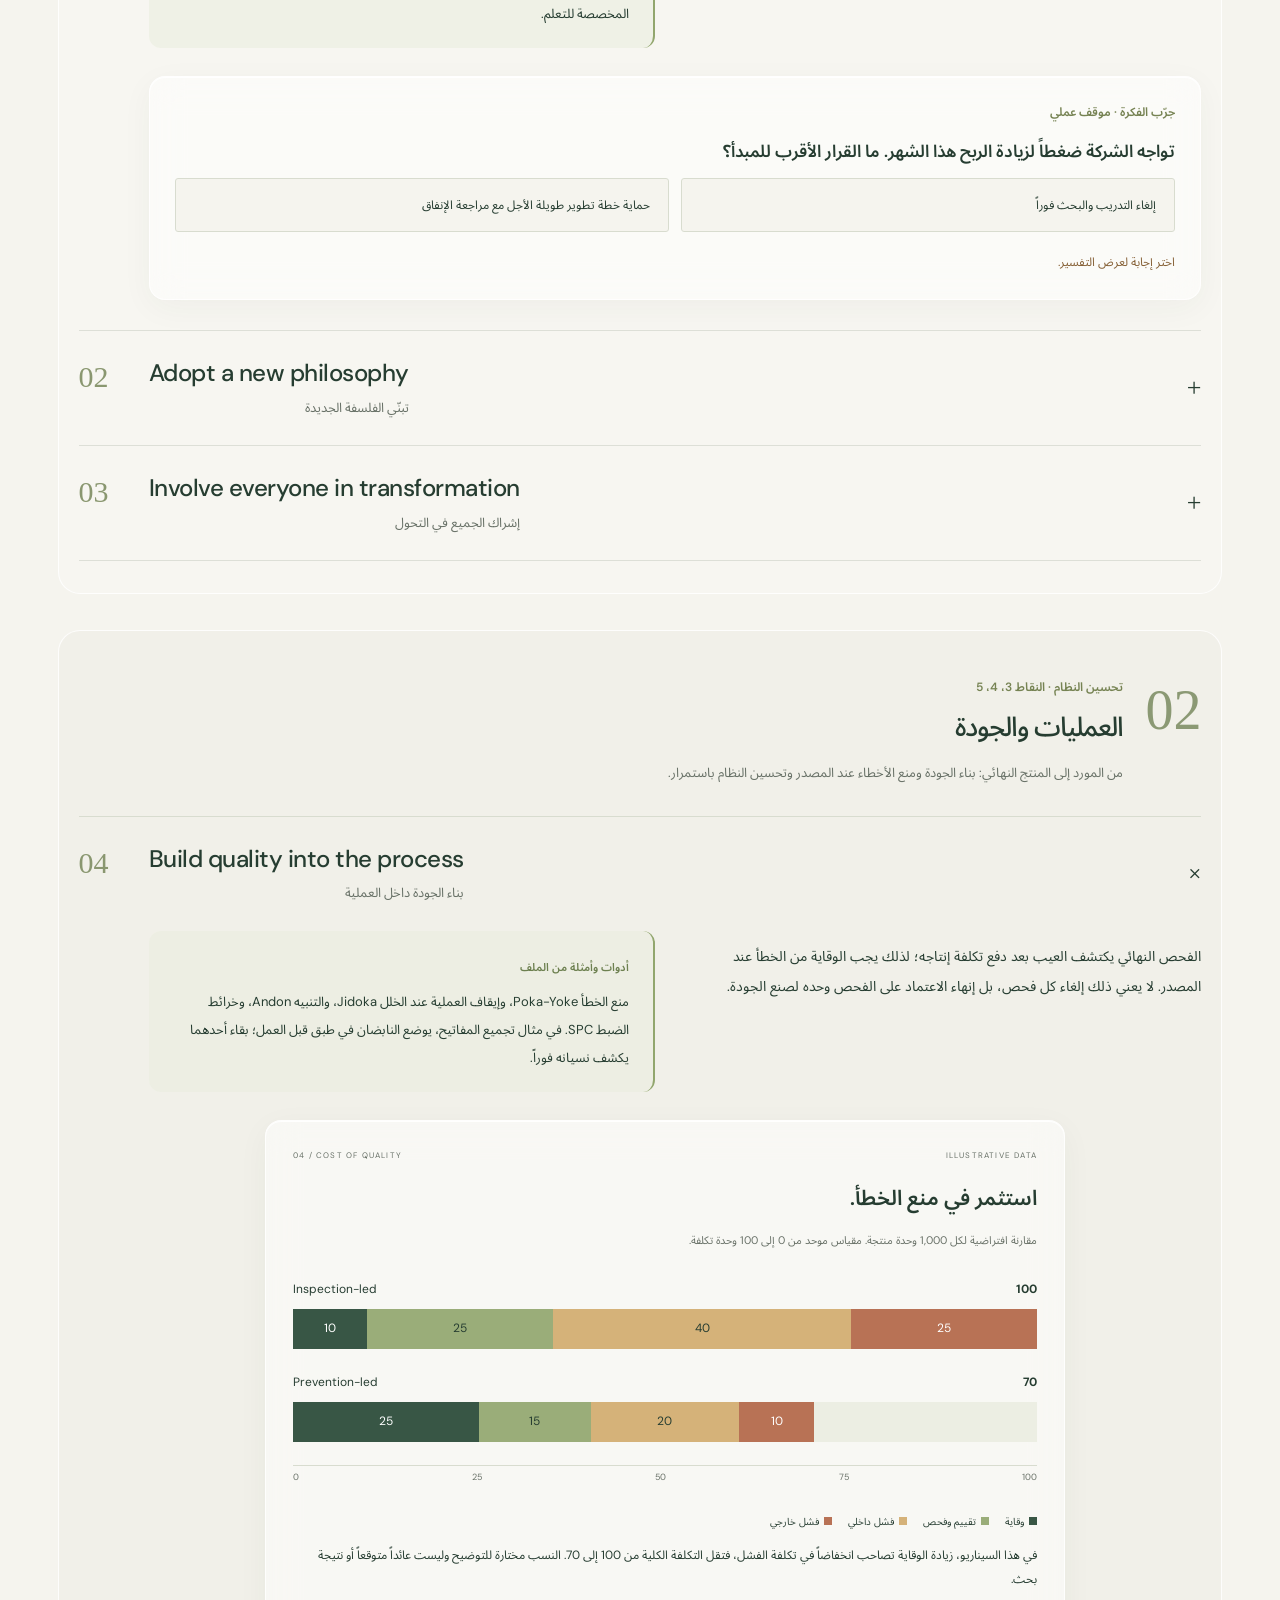
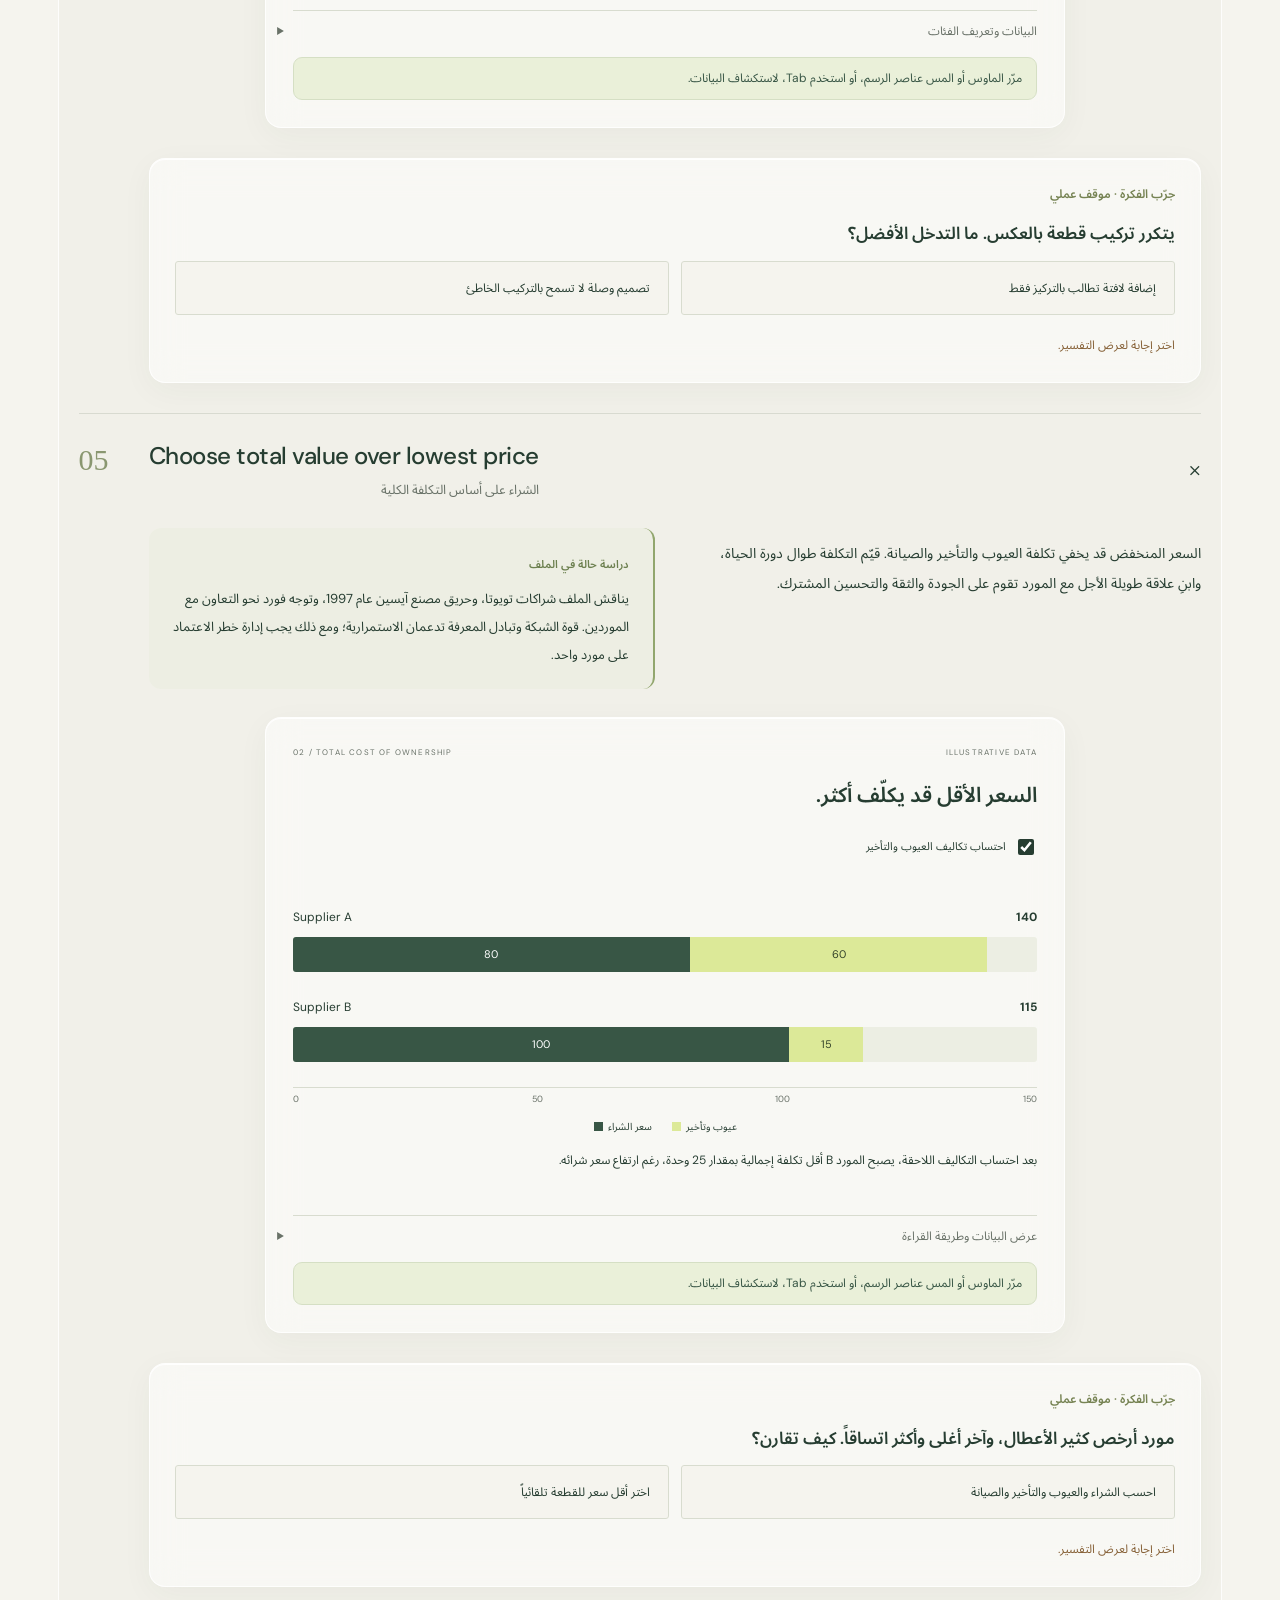
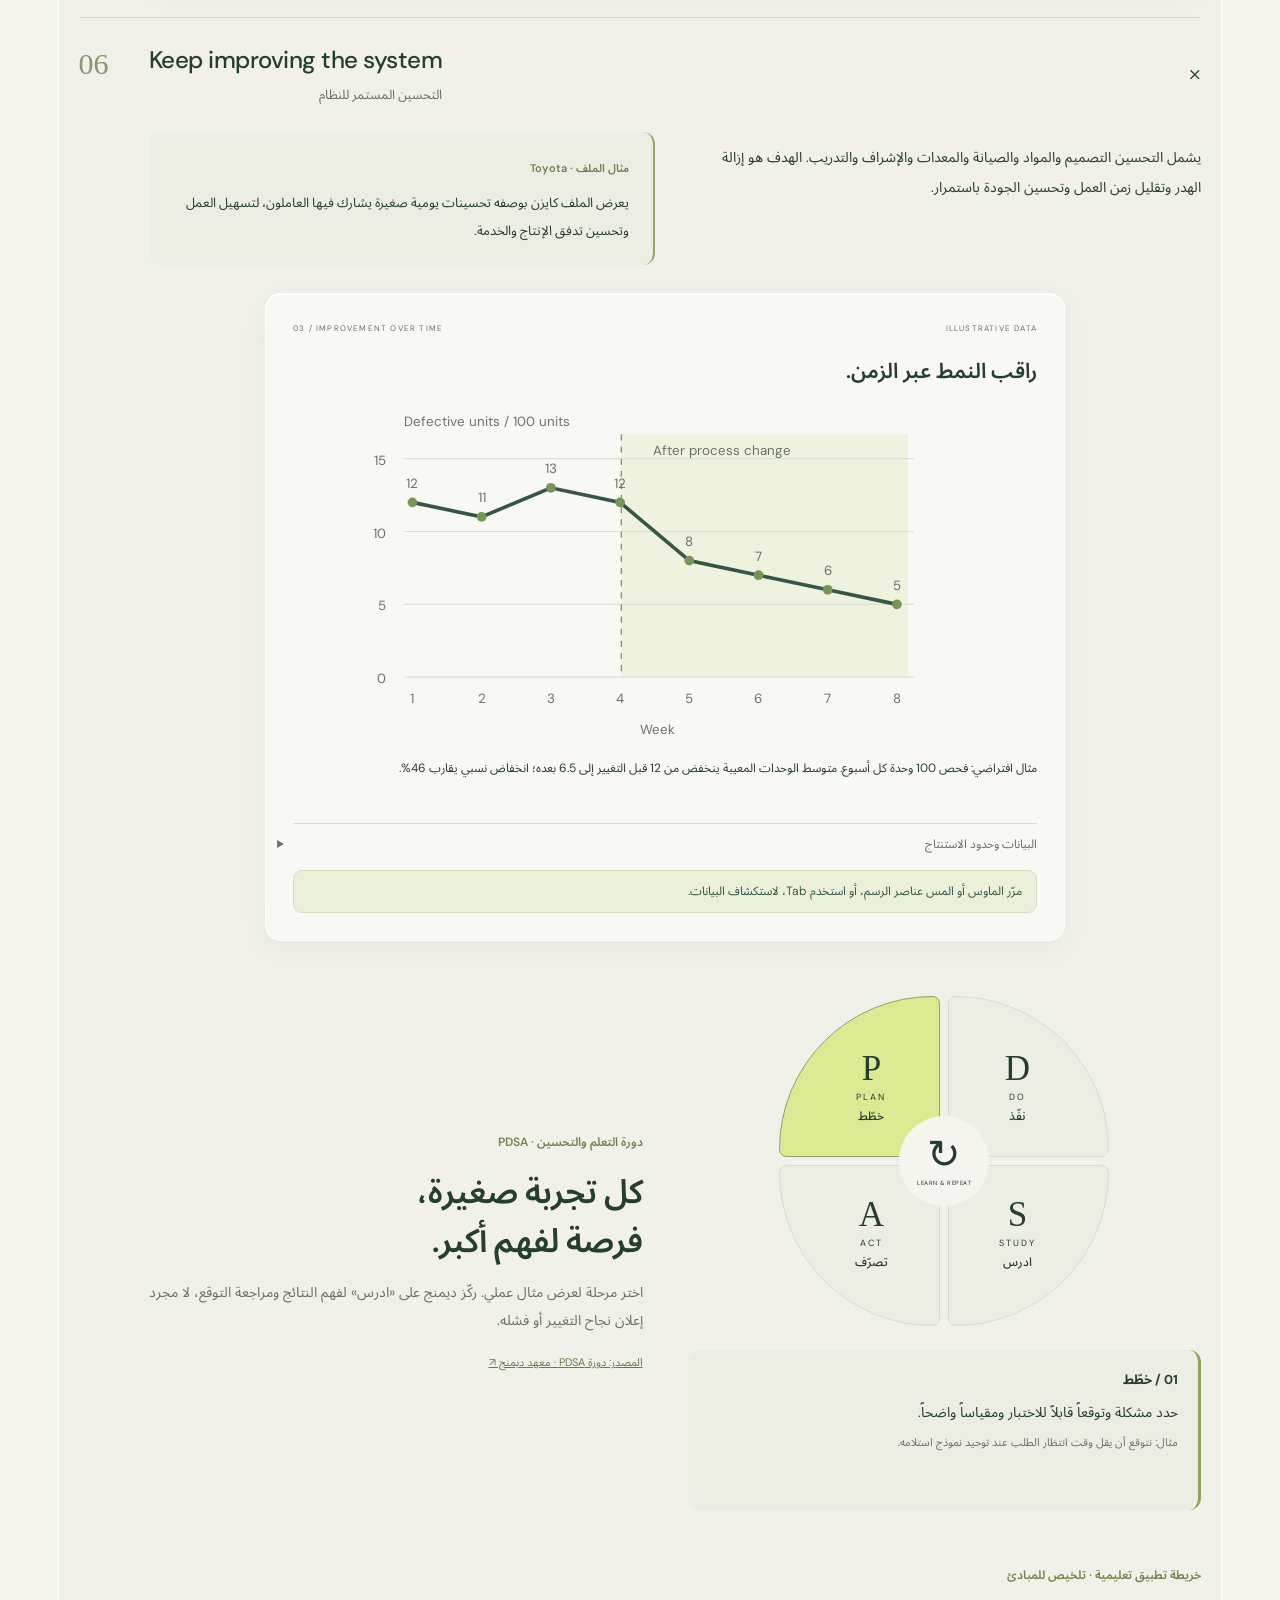
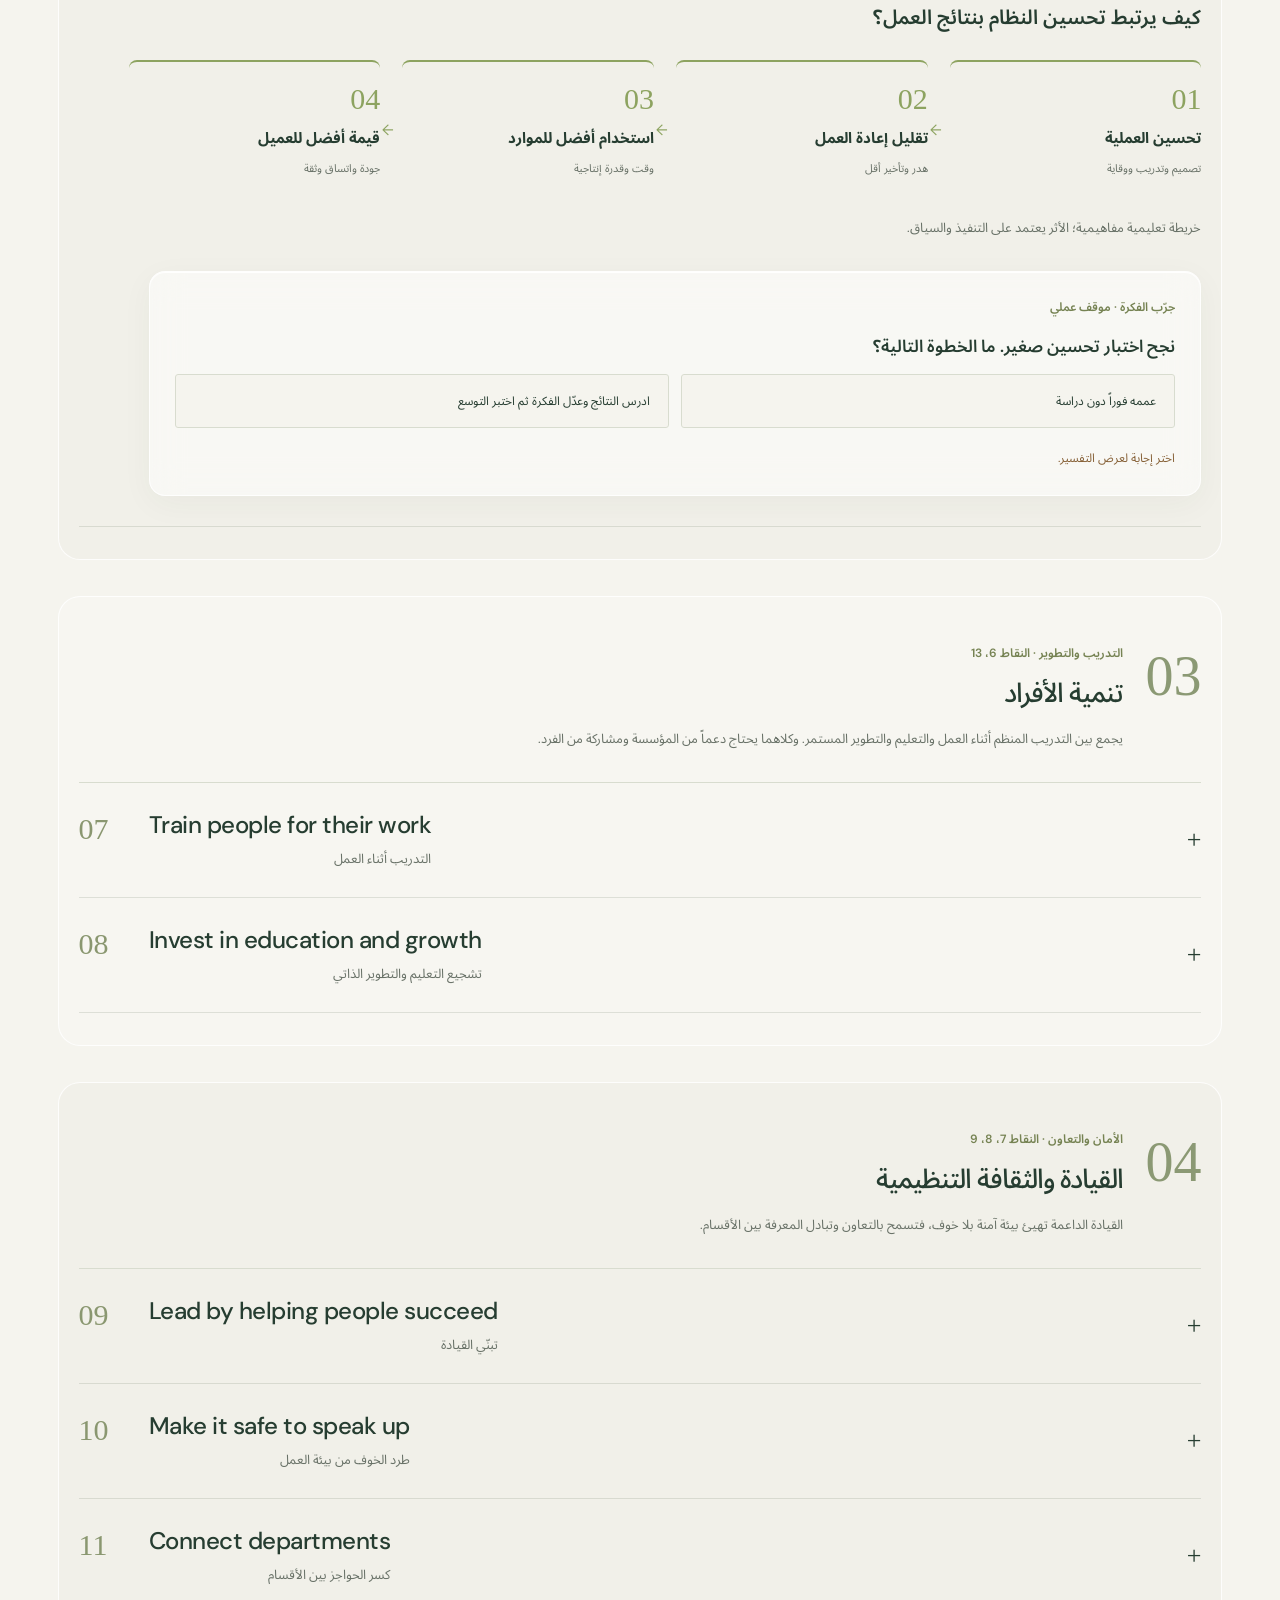
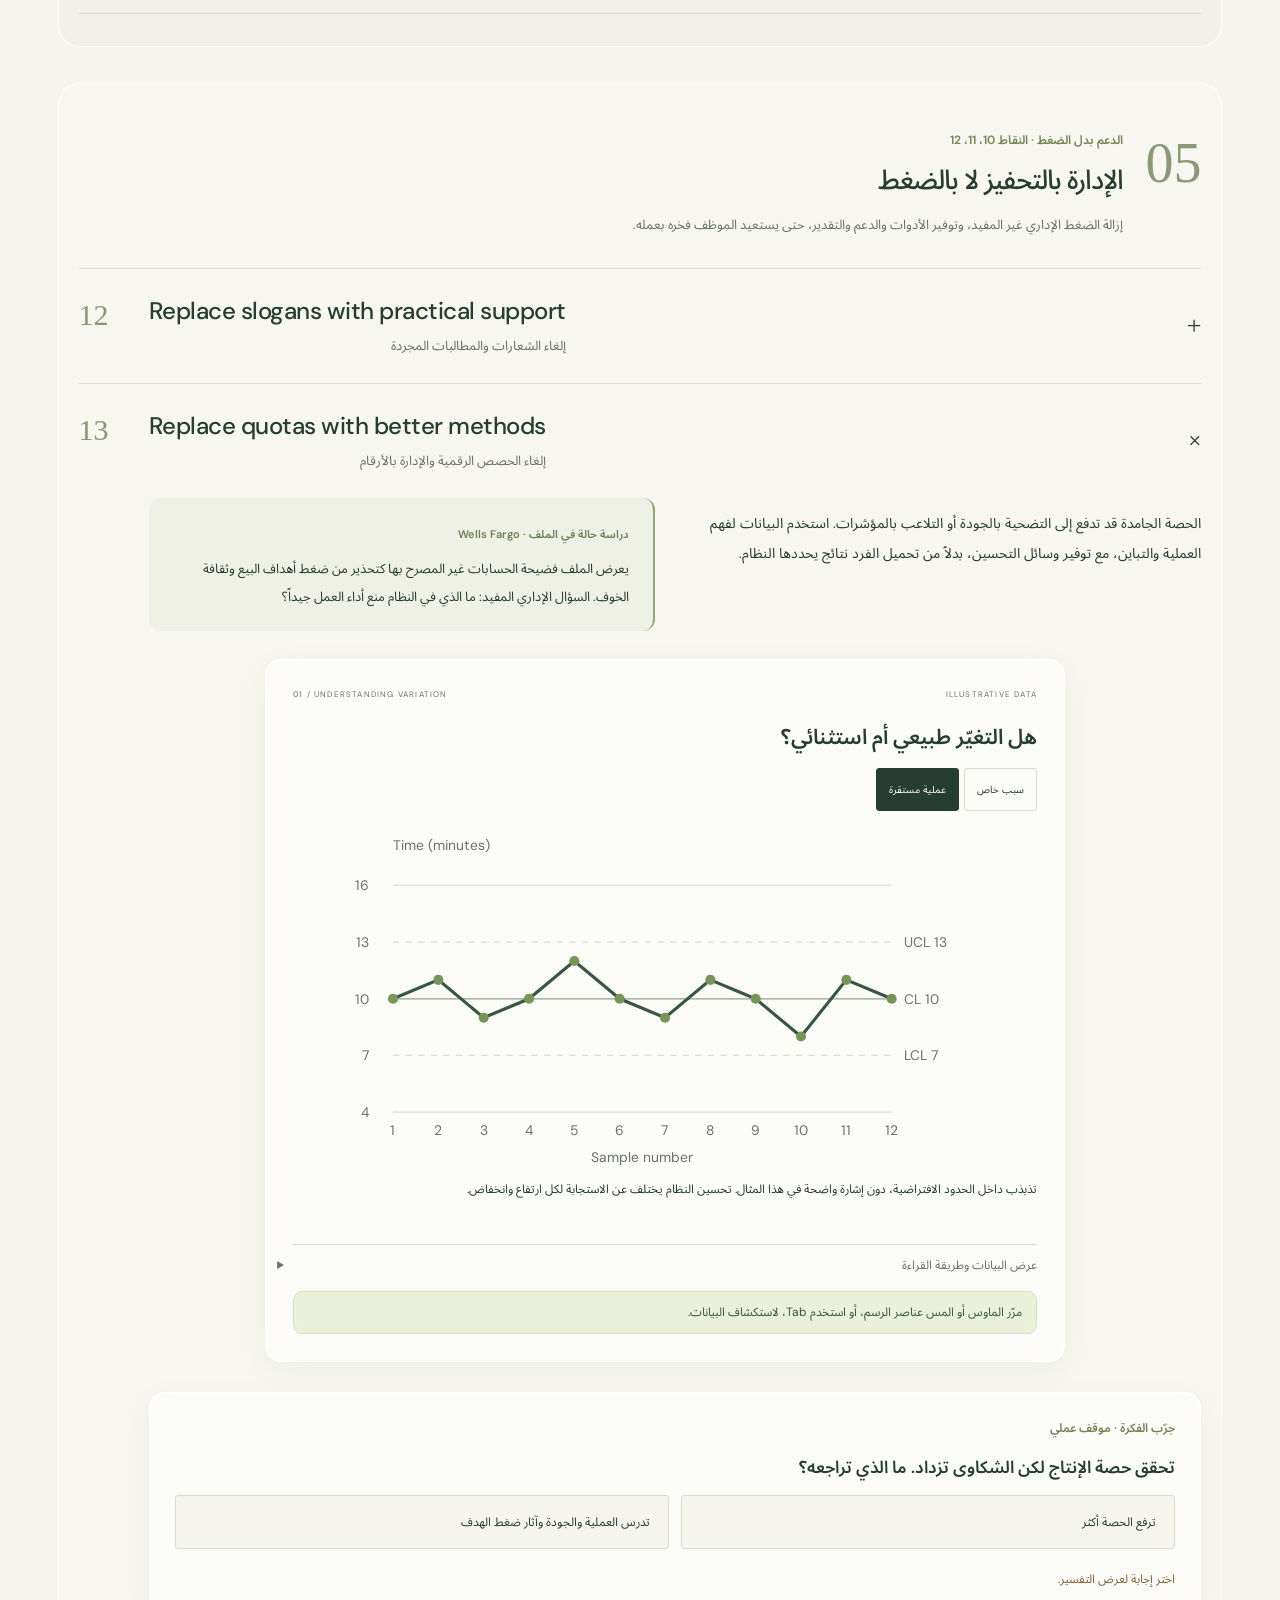
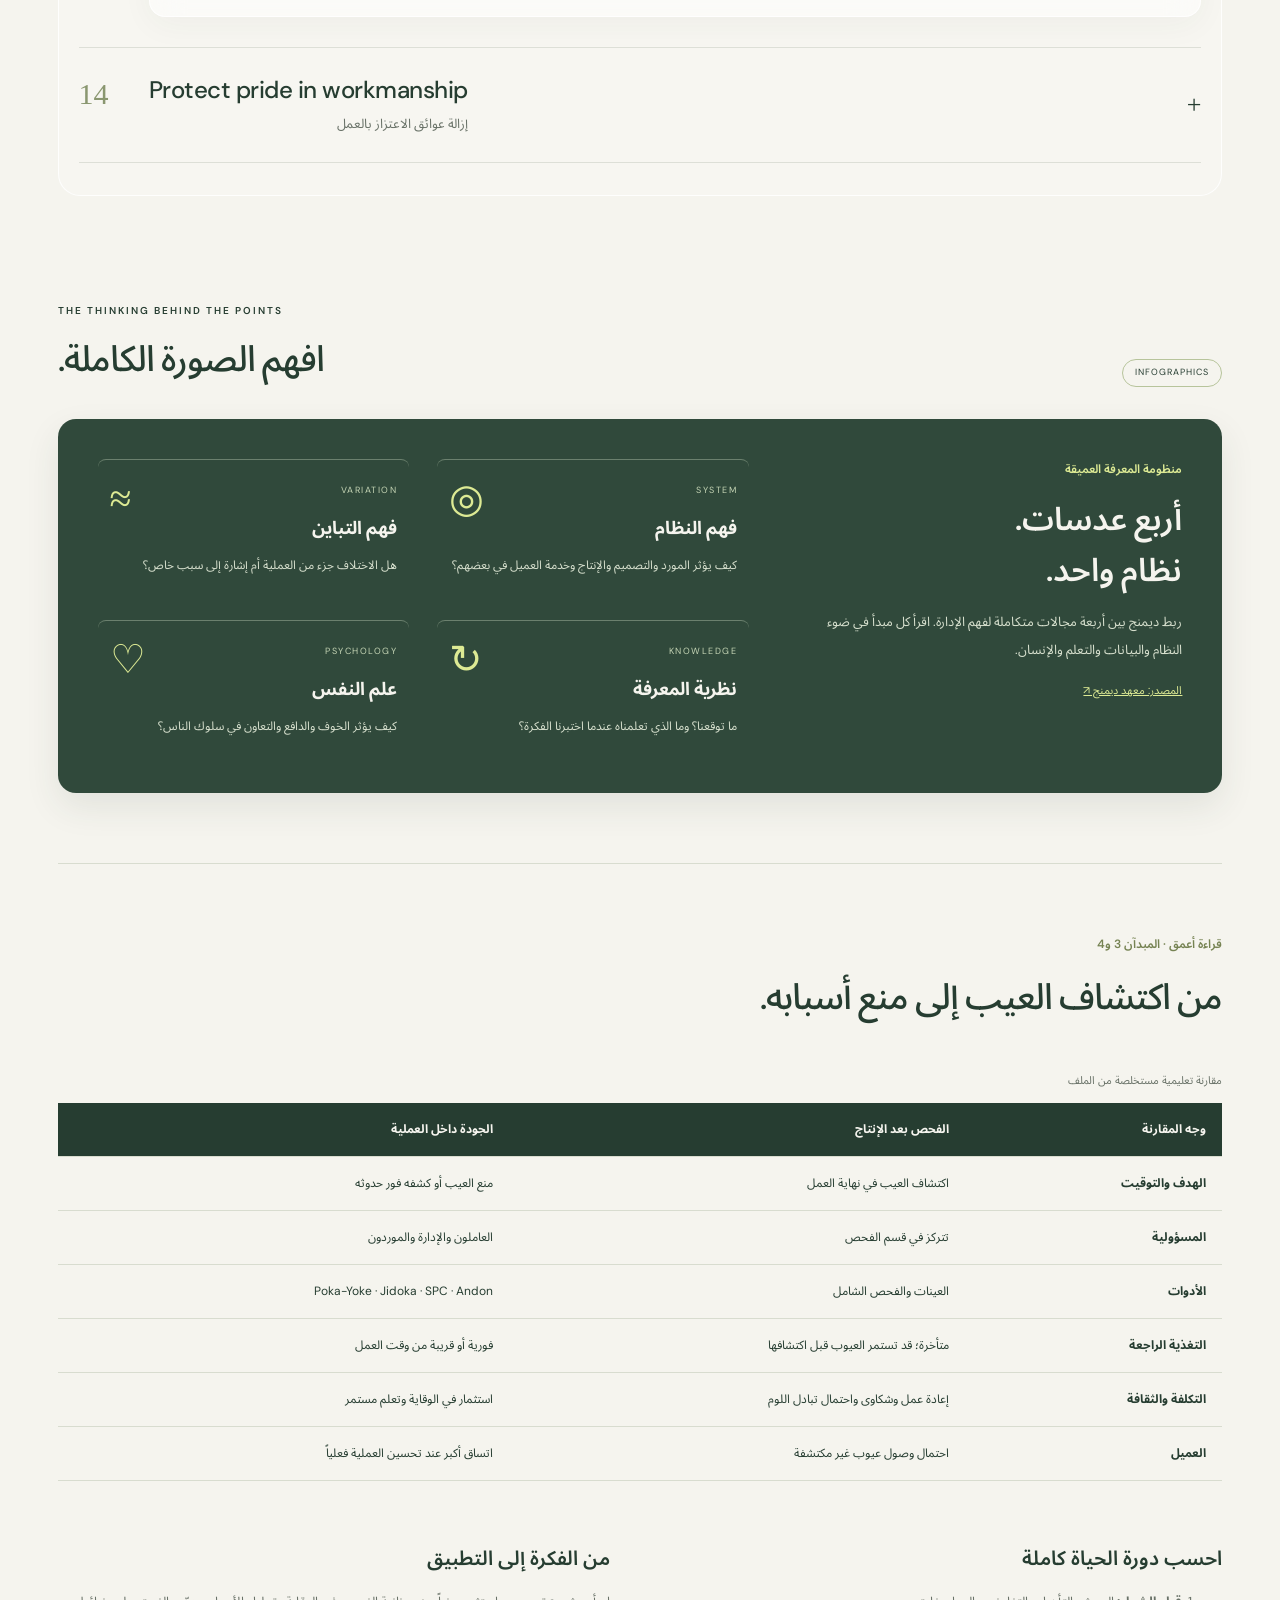
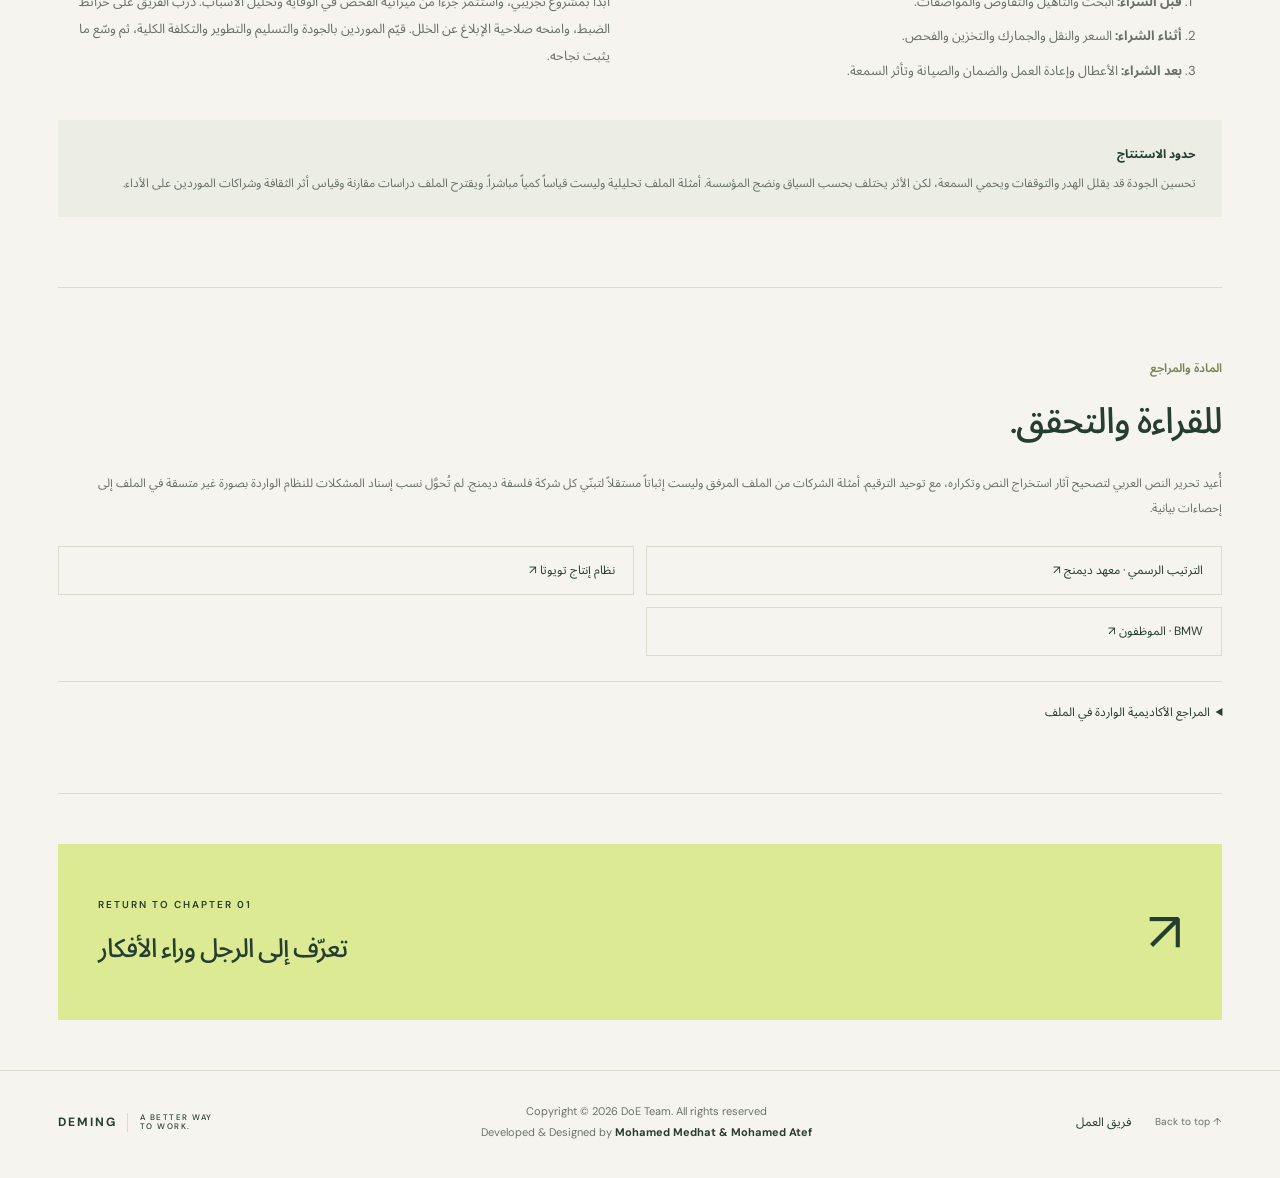
==== commit bd704fc2: "Add Yara, highlight creators in gold, put Mohamed Medhat first and update credits" ====
--- a/principles.html
+++ b/principles.html
@@ -805,7 +805,7 @@
             </div><span class="arrow">↗</span>
         </a>
     </main>
-    <footer class="site-footer"><a class="brand" href="index.html">DEMING<span class="brand-note">A BETTER WAY TO WORK.</span></a><div class="footer-credits" dir="ltr"><p>Copyright © 2026 DoE Team. All rights reserved</p><p>Designed &amp; developed by <span>Mohamed Medhat &amp; Mohamed Atef</span></p></div><a href="team.html" lang="ar">فريق العمل</a><a href="#top">Back to top ↑</a></footer>
+    <footer class="site-footer"><a class="brand" href="index.html">DEMING<span class="brand-note">A BETTER WAY TO WORK.</span></a><div class="footer-credits" dir="ltr"><p>Copyright © 2026 DoE Team. All rights reserved</p><p>Developed &amp; Designed by <strong>Mohamed Medhat &amp; Mohamed Atef</strong></p></div><a href="team.html" lang="ar">فريق العمل</a><a href="#top">Back to top ↑</a></footer>
 </body>
 
 </html>
--- a/team.css
+++ b/team.css
@@ -30,3 +30,16 @@
 button.portrait-frame:focus-visible{outline:3px solid #a58622;outline-offset:7px}
 @media(hover:hover) and (pointer:fine){button.portrait-frame:hover{transform:scale(1.15)}button.portrait-frame:hover img{transform:scale(1.08)}}
 @media(prefers-reduced-motion:reduce){button.portrait-frame,button.portrait-frame img{transition:none}}
+
+.team-divider{border:0;border-top:1px solid #a8b596;margin:5px 0 40px}
+.creators-heading{text-align:center;margin-bottom:30px}
+.creators-heading h2{font-size:30px;margin-bottom:0}
+.creators-grid{grid-template-columns:repeat(2,minmax(0,1fr));max-width:790px;margin-inline:auto}
+@media(max-width:600px){.creators-grid{grid-template-columns:1fr}.team-divider{margin:0 0 30px}}
+
+/* Gold accents for the design and development team. */
+.creators-grid .team-card{background:linear-gradient(135deg,rgba(255,250,229,.85),rgba(239,220,161,.55));border-color:#d6b85b;box-shadow:0 8px 30px #9b742318,inset 0 1px 0 #fff9}
+.creators-grid .team-card h2{color:#856018}
+.creators-grid .portrait-frame{border-color:#bb9134;box-shadow:0 0 0 5px #efe2b8;background:#fff8df}
+.creators-grid .team-role{background:#f2e4b5;border-color:#d2b057;color:#795714}
+.footer-credits strong{font-weight:700;color:var(--ink)}
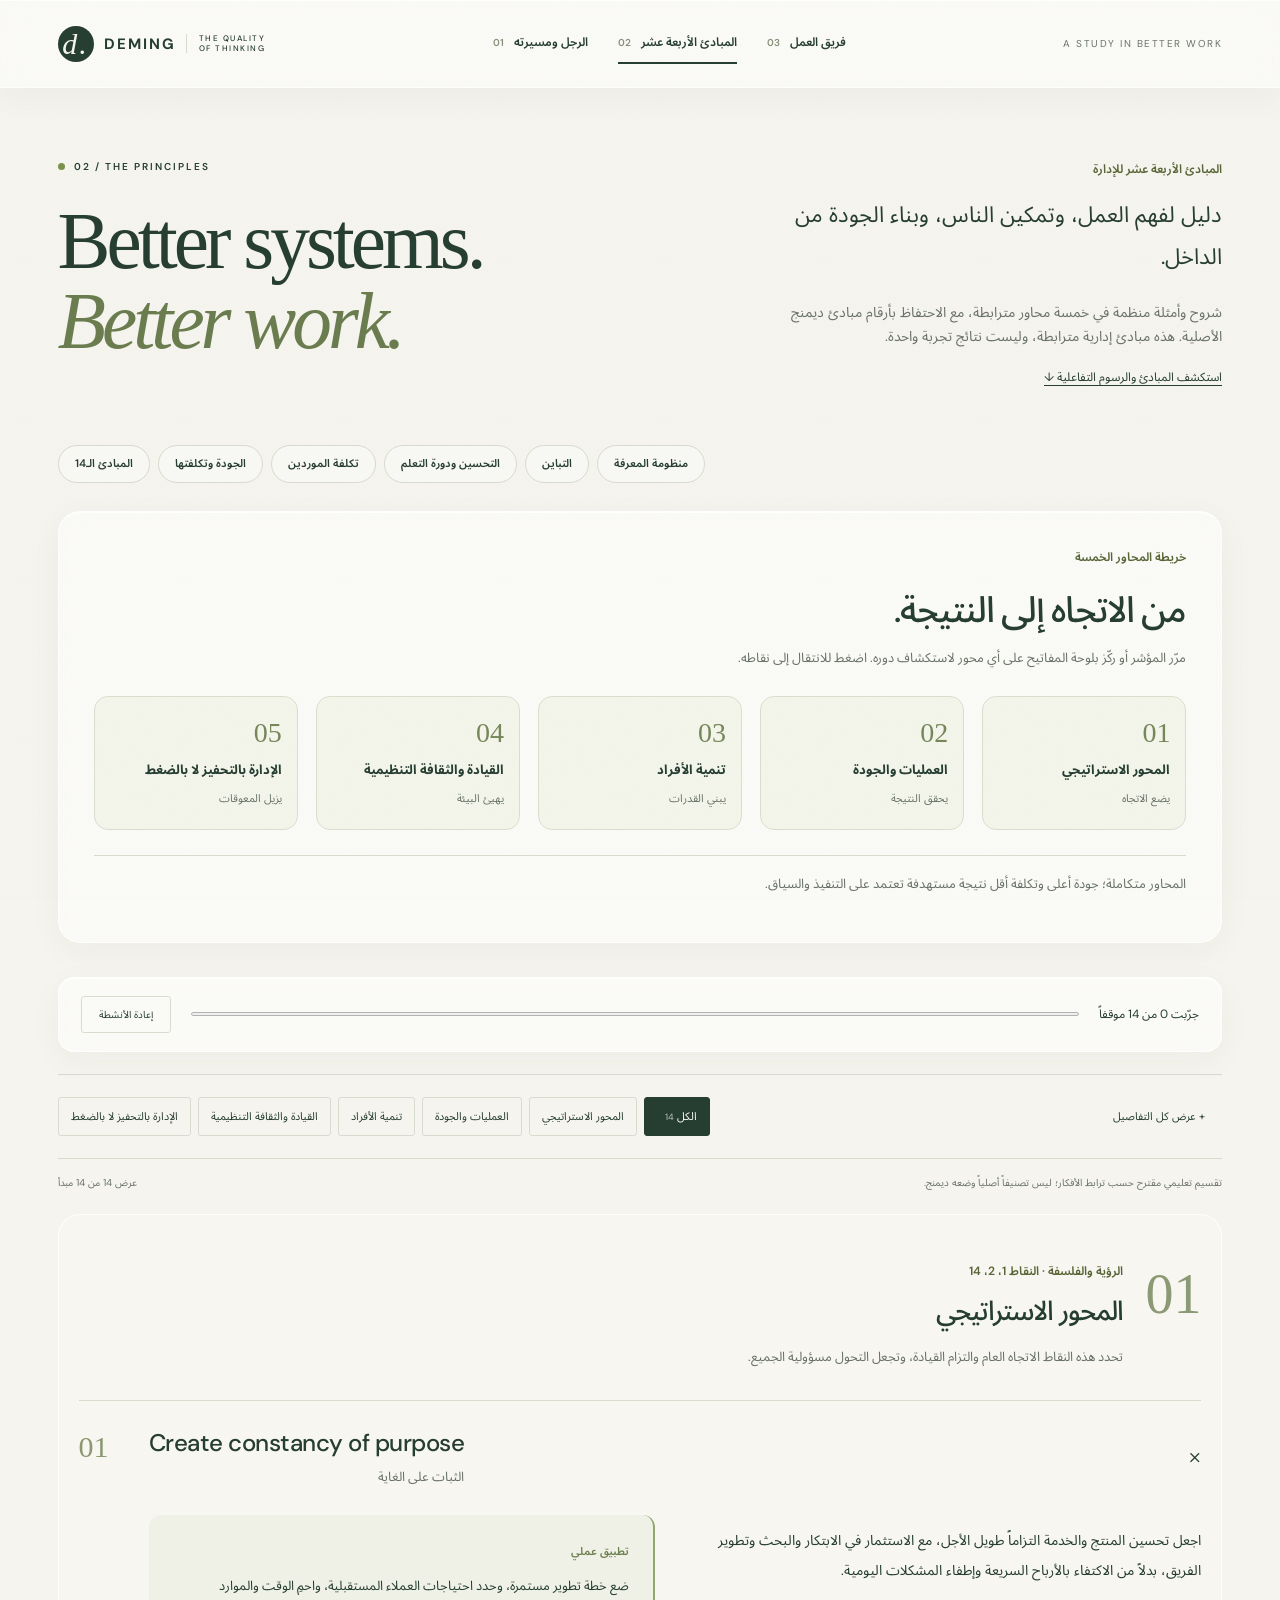
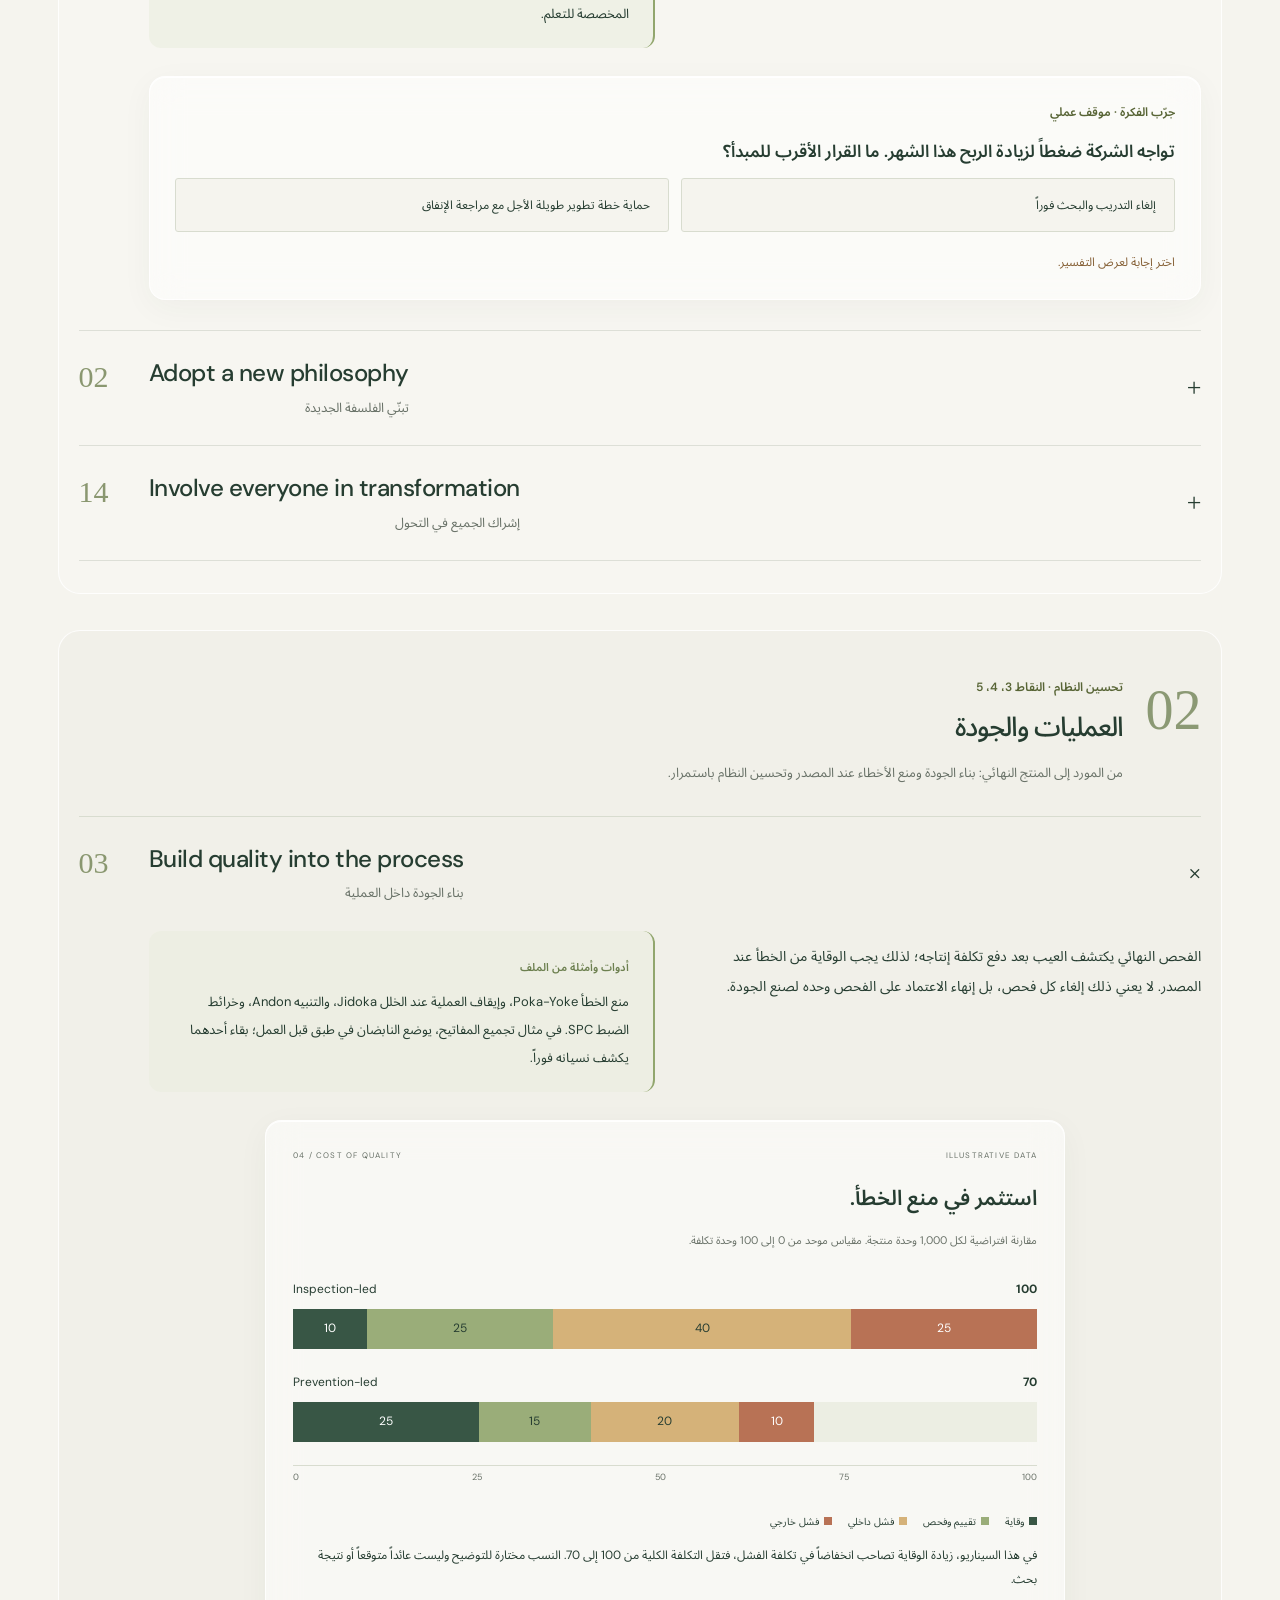
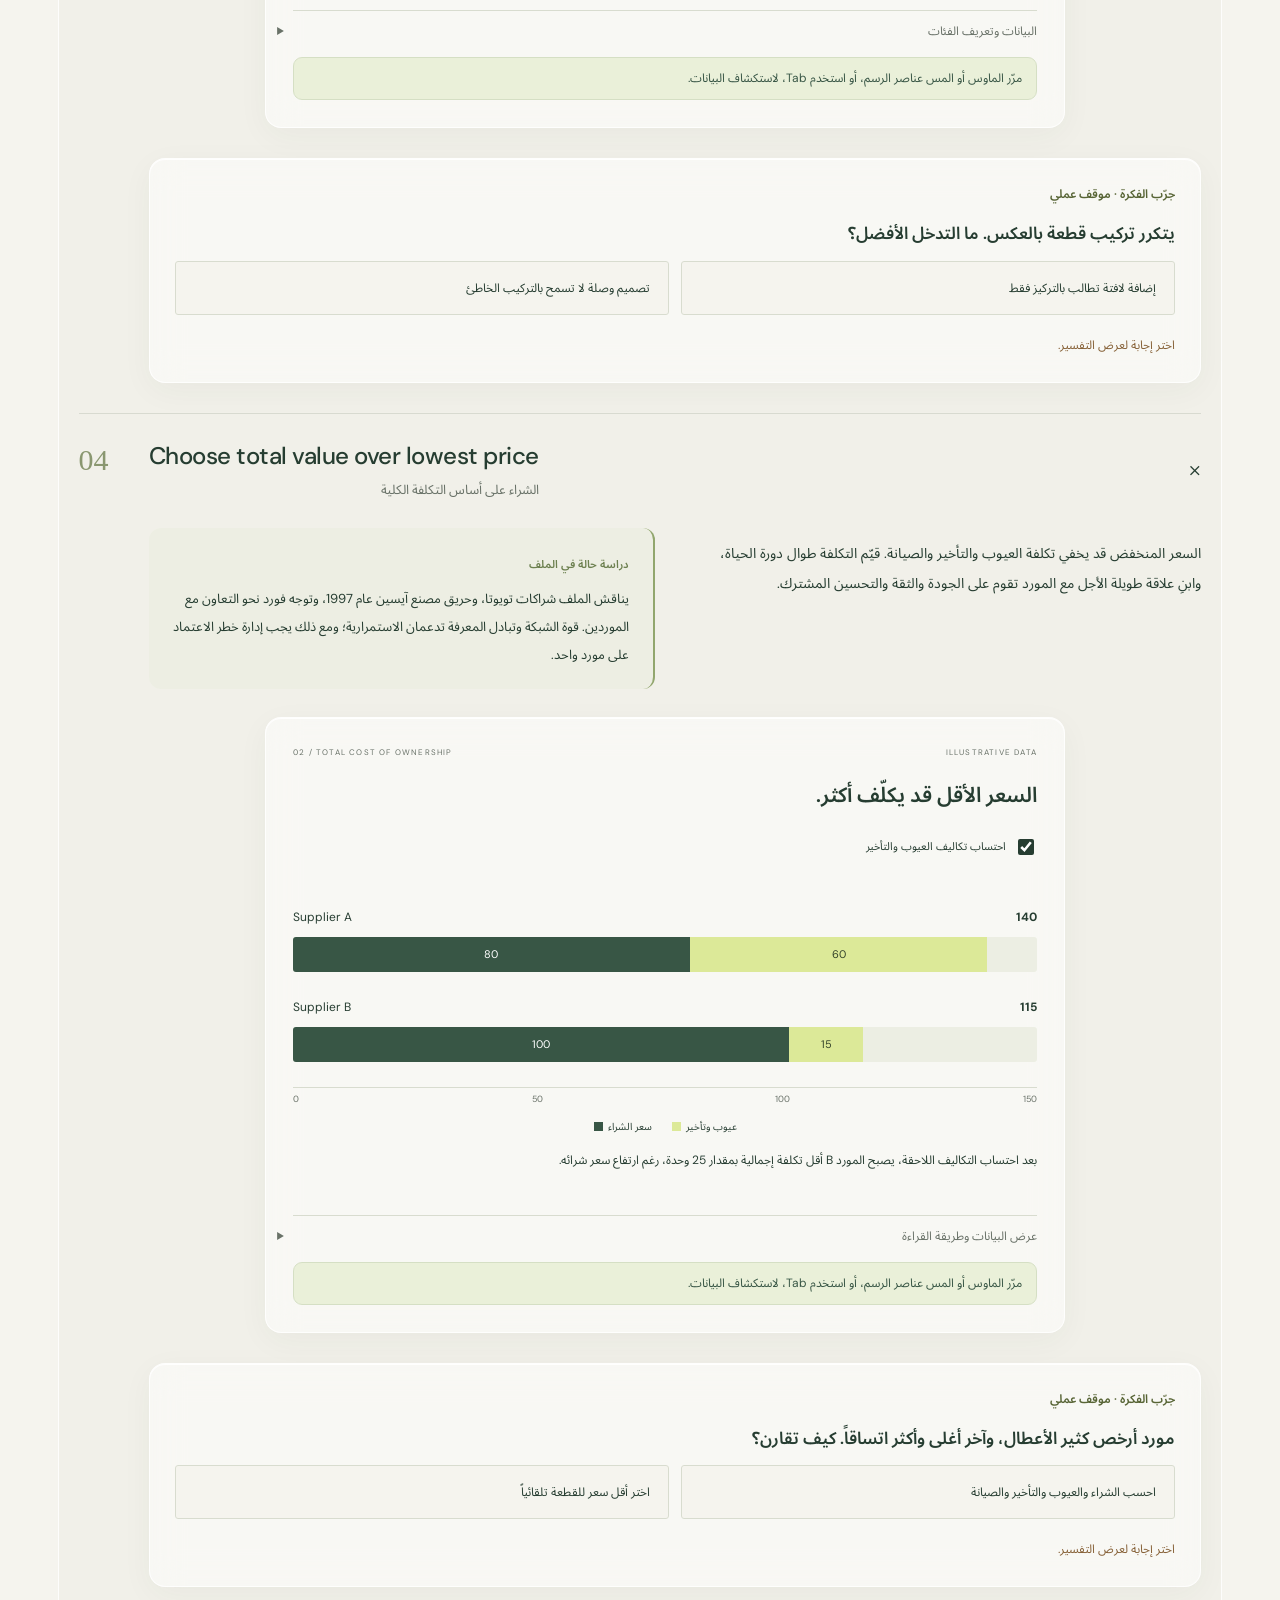
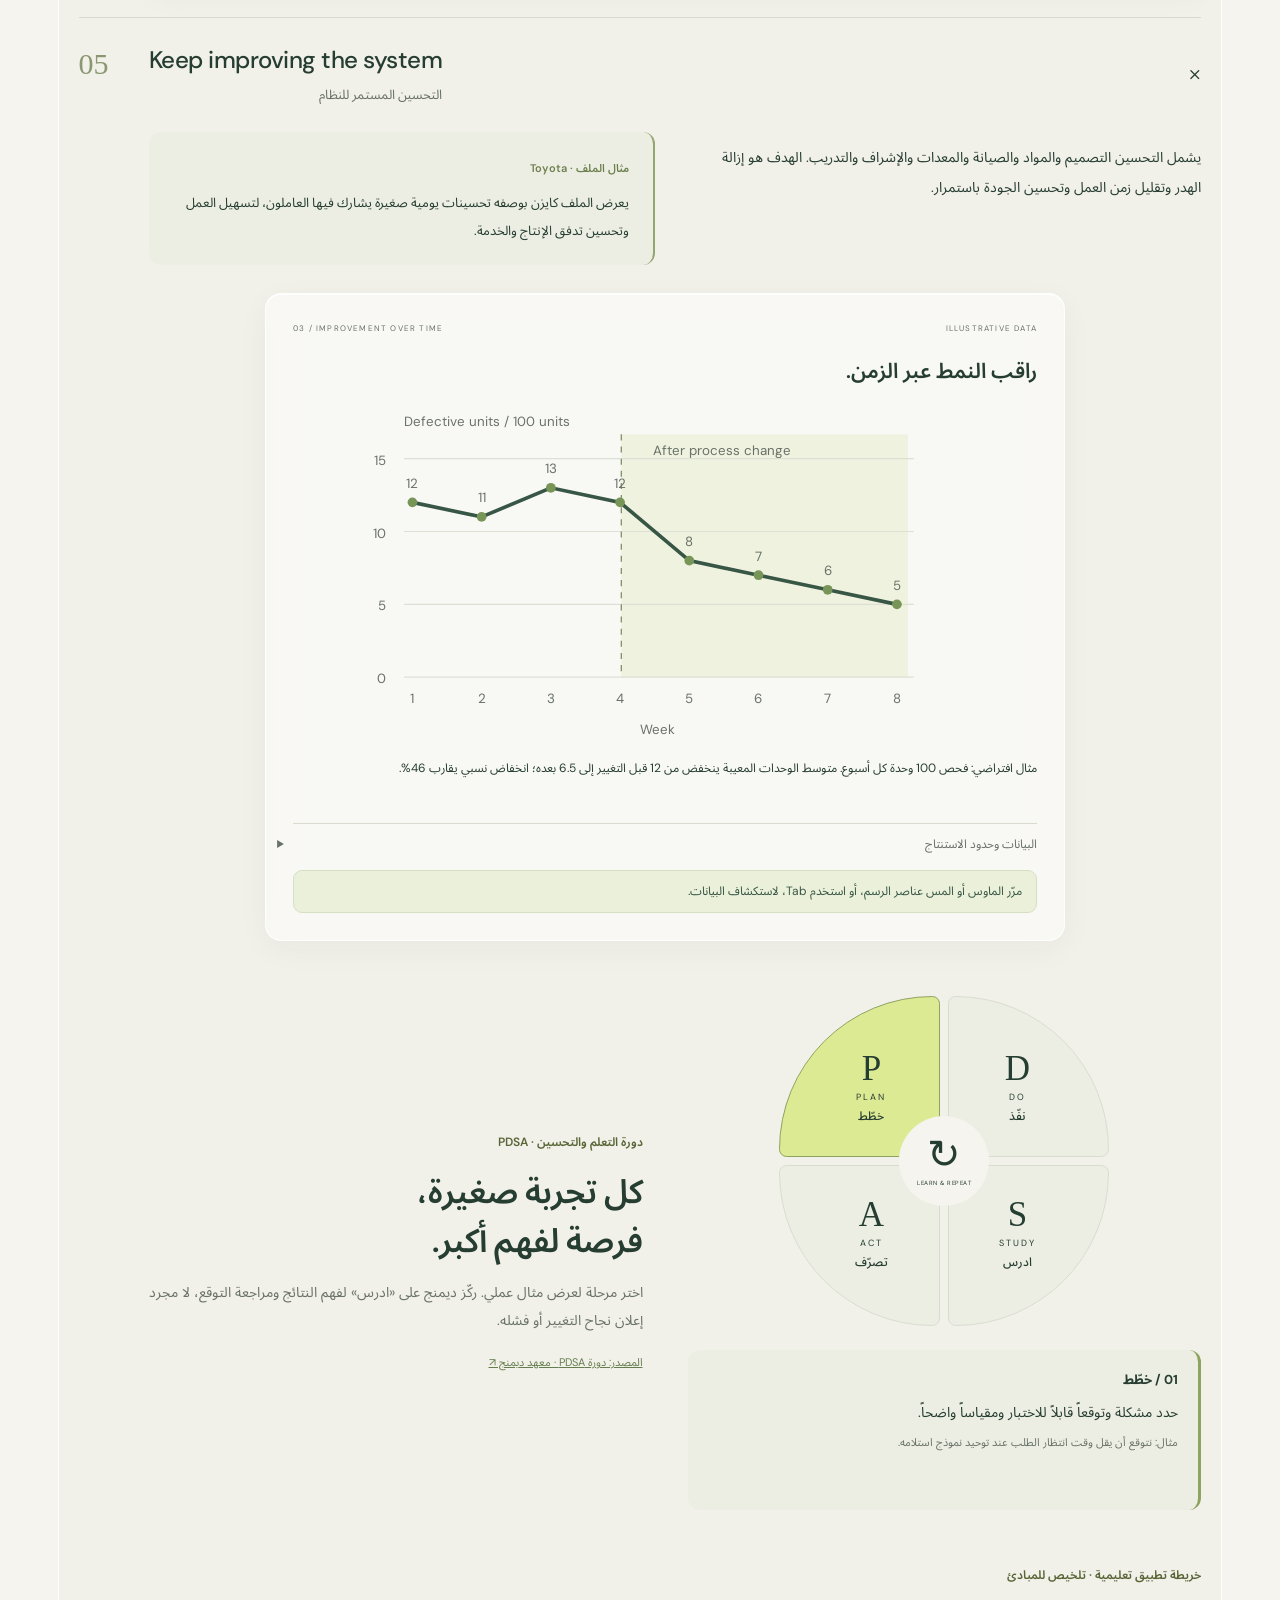
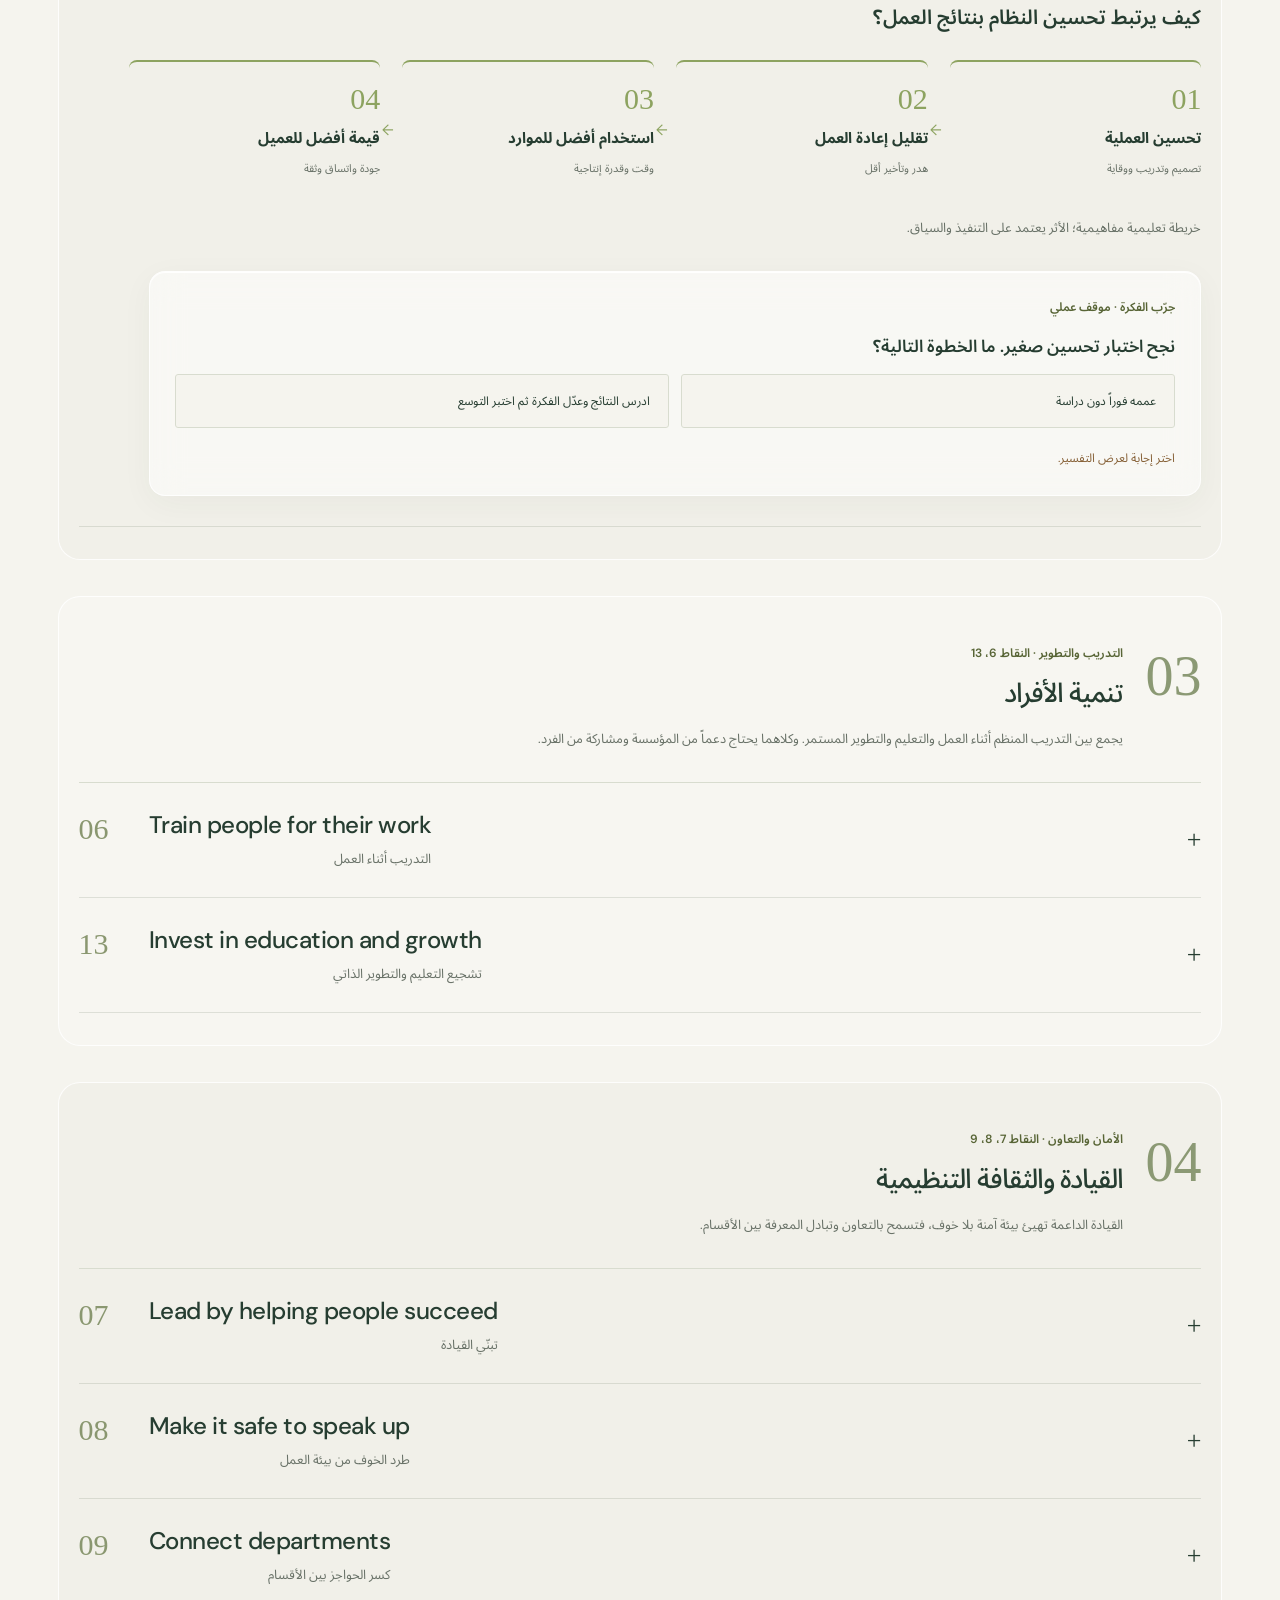
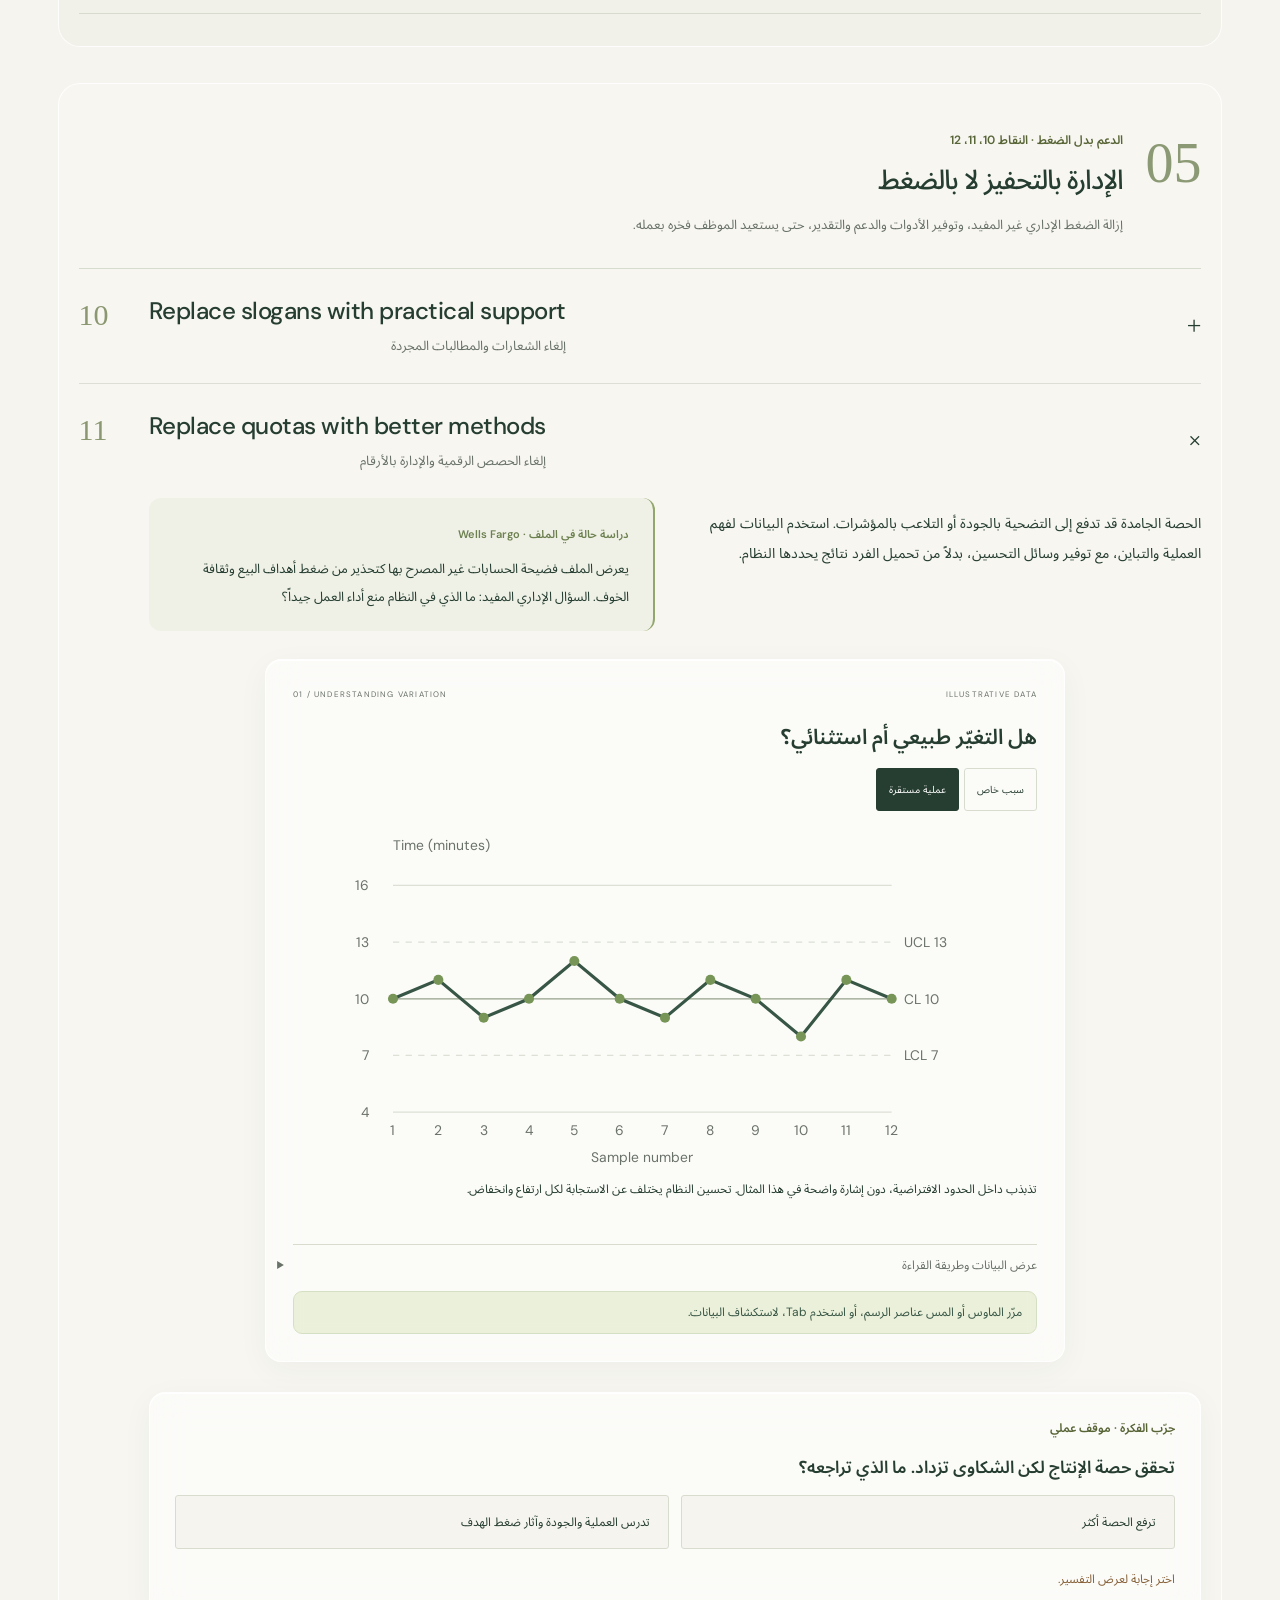
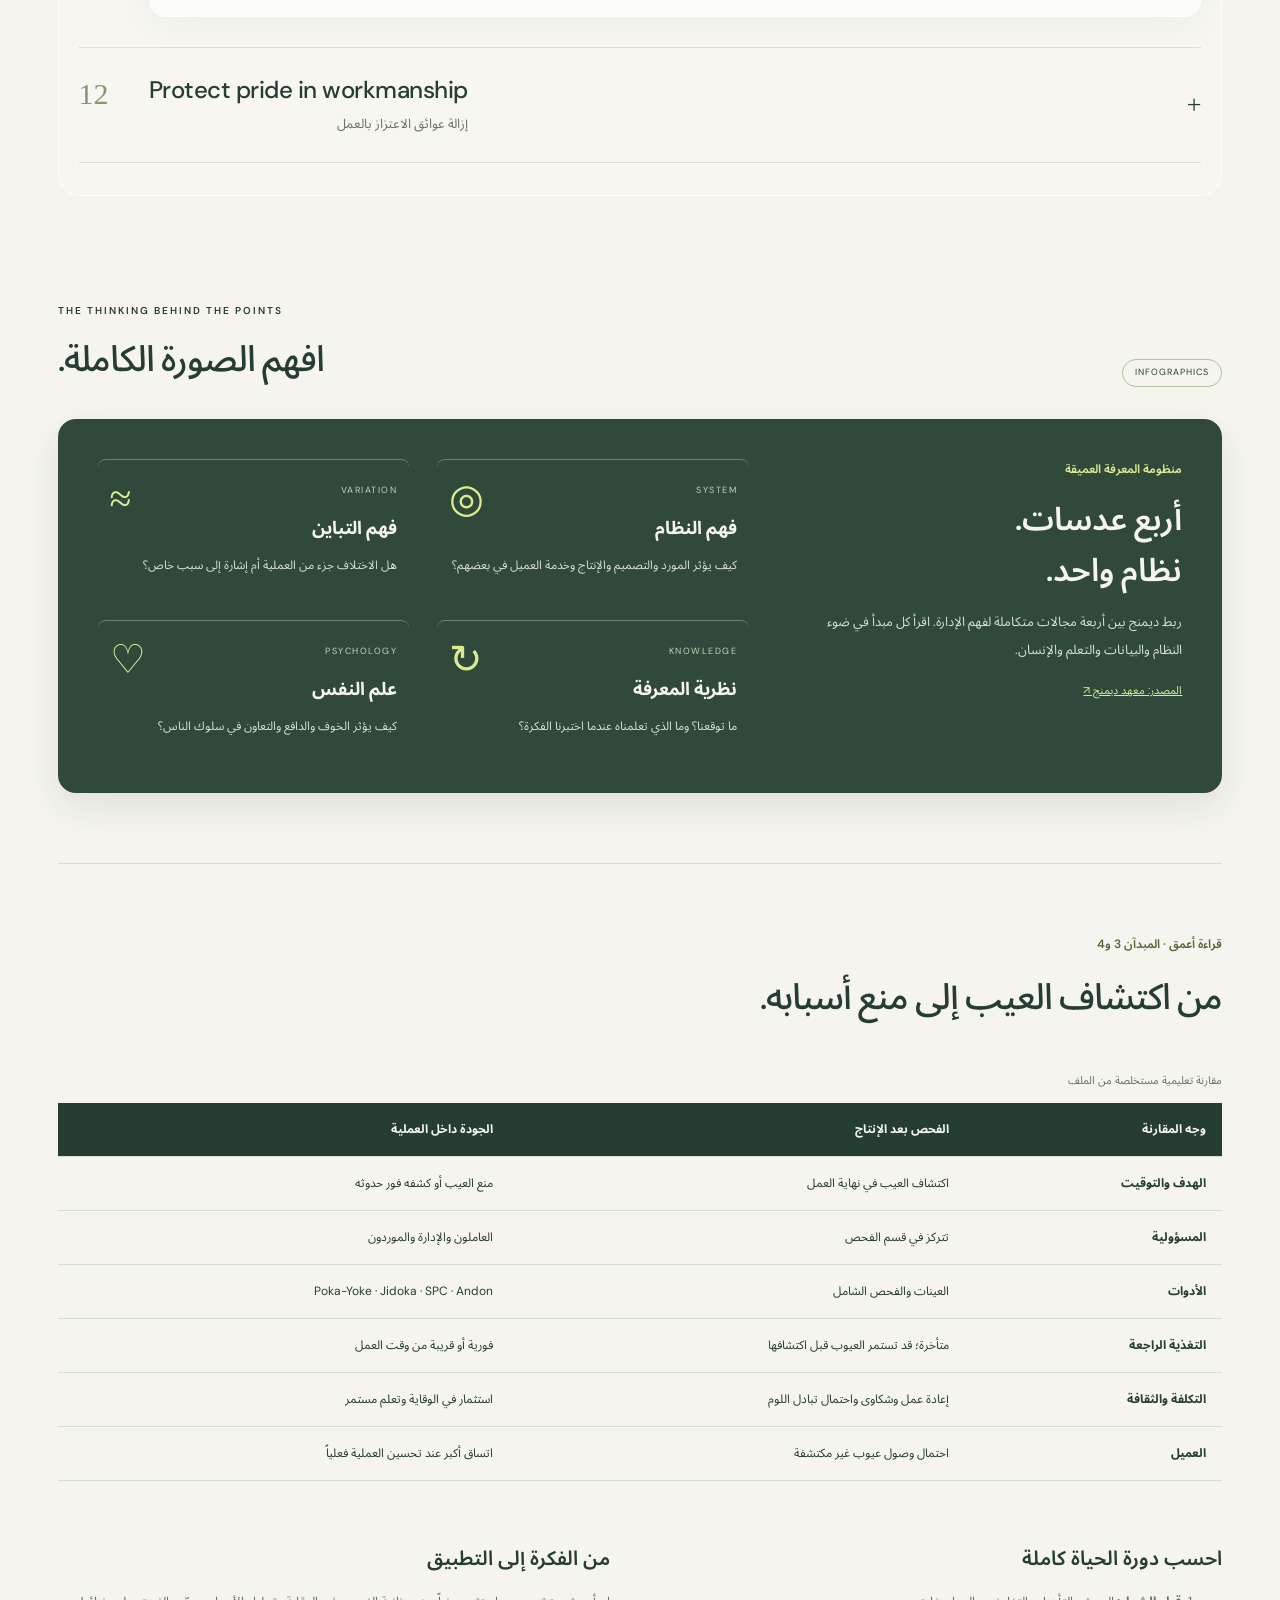
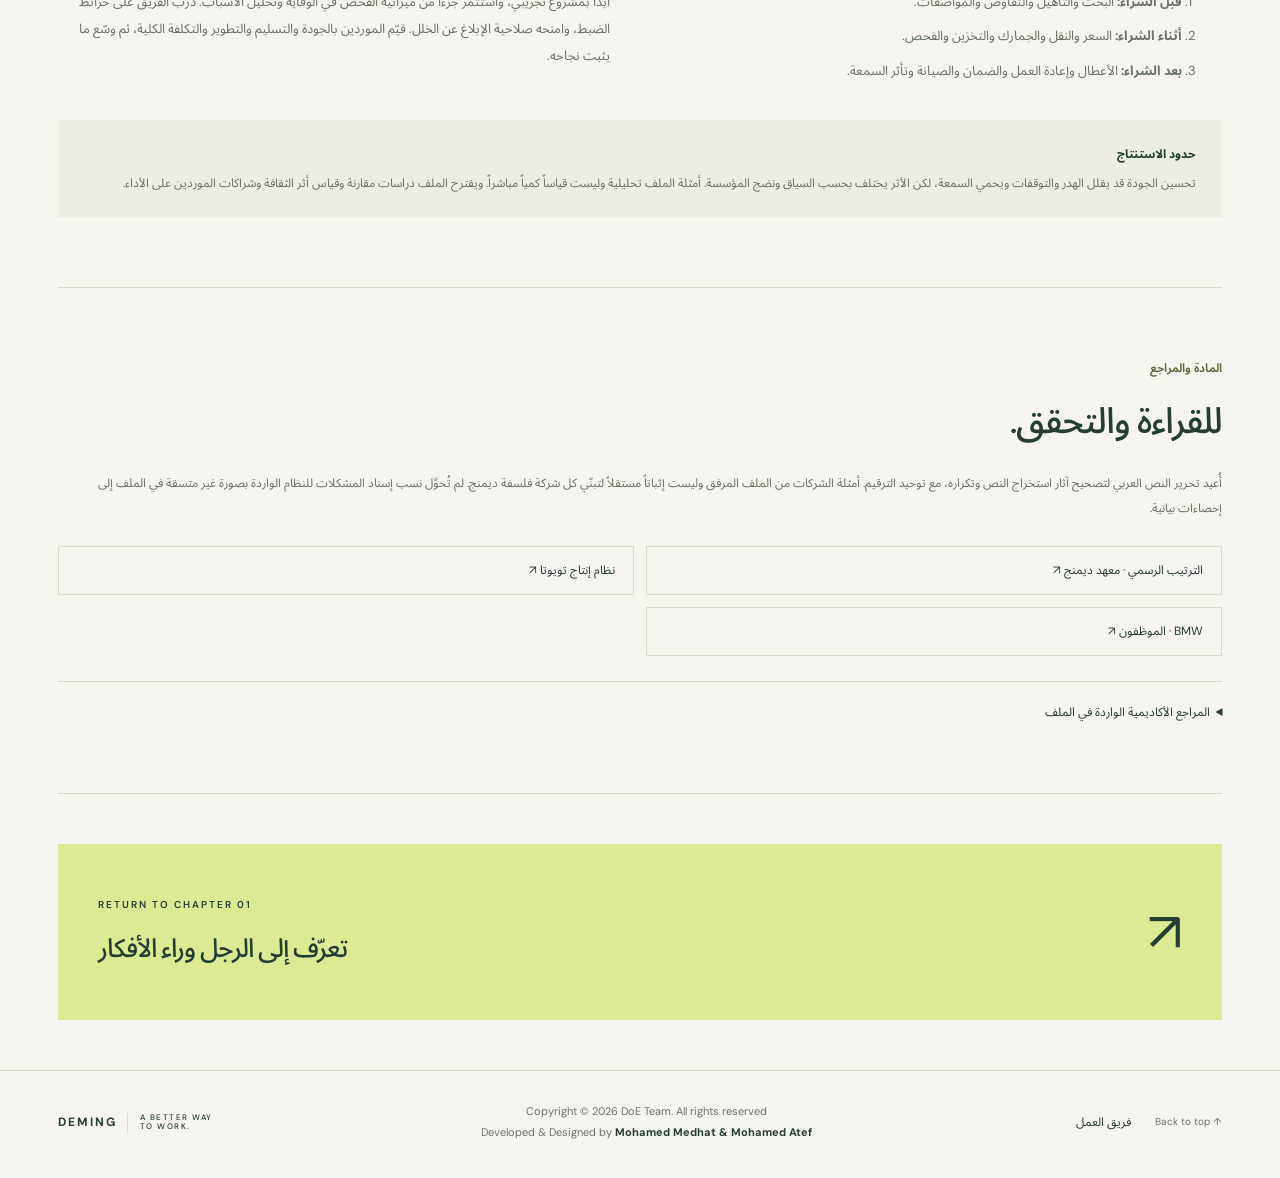
==== commit 895f1aa2: "Add files via upload" ====
--- a/principles.html
+++ b/principles.html
@@ -136,7 +136,7 @@
                         </div>
                     </details>
                     <details class="point" data-category="strategy" id="point-14">
-                        <summary><span class="number">03</span>
+                        <summary><span class="number">14</span>
                             <div>
                                 <h2 lang="en">Involve everyone in transformation</h2><span dir="rtl">إشراك الجميع في
                                     التحول</span>
@@ -172,7 +172,7 @@
                         </div>
                     </div>
                     <details class="point" data-category="process" id="point-3" open>
-                        <summary><span class="number">04</span>
+                        <summary><span class="number">03</span>
                             <div>
                                 <h2 lang="en">Build quality into the process</h2><span dir="rtl">بناء الجودة داخل
                                     العملية</span>
@@ -237,7 +237,7 @@
                         </div>
                     </details>
                     <details class="point" data-category="process" id="point-4" open>
-                        <summary><span class="number">05</span>
+                        <summary><span class="number">04</span>
                             <div>
                                 <h2 lang="en">Choose total value over lowest price</h2><span dir="rtl">الشراء على أساس
                                     التكلفة الكلية</span>
@@ -302,7 +302,7 @@
                         </div>
                     </details>
                     <details class="point" data-category="process" id="point-5" open>
-                        <summary><span class="number">06</span>
+                        <summary><span class="number">05</span>
                             <div>
                                 <h2 lang="en">Keep improving the system</h2><span dir="rtl">التحسين المستمر
                                     للنظام</span>
@@ -429,7 +429,7 @@
                         </div>
                     </div>
                     <details class="point" data-category="development" id="point-6">
-                        <summary><span class="number">07</span>
+                        <summary><span class="number">06</span>
                             <div>
                                 <h2 lang="en">Train people for their work</h2><span dir="rtl">التدريب أثناء العمل</span>
                             </div><span class="plus" aria-hidden="true">+</span>
@@ -455,7 +455,7 @@
                         </div>
                     </details>
                     <details class="point" data-category="development" id="point-13">
-                        <summary><span class="number">08</span>
+                        <summary><span class="number">13</span>
                             <div>
                                 <h2 lang="en">Invest in education and growth</h2><span dir="rtl">تشجيع التعليم والتطوير
                                     الذاتي</span>
@@ -491,7 +491,7 @@
                         </div>
                     </div>
                     <details class="point" data-category="culture" id="point-7">
-                        <summary><span class="number">09</span>
+                        <summary><span class="number">07</span>
                             <div>
                                 <h2 lang="en">Lead by helping people succeed</h2><span dir="rtl">تبنّي القيادة</span>
                             </div><span class="plus" aria-hidden="true">+</span>
@@ -517,7 +517,7 @@
                         </div>
                     </details>
                     <details class="point" data-category="culture" id="point-8">
-                        <summary><span class="number">10</span>
+                        <summary><span class="number">08</span>
                             <div>
                                 <h2 lang="en">Make it safe to speak up</h2><span dir="rtl">طرد الخوف من بيئة
                                     العمل</span>
@@ -544,7 +544,7 @@
                         </div>
                     </details>
                     <details class="point" data-category="culture" id="point-9">
-                        <summary><span class="number">11</span>
+                        <summary><span class="number">09</span>
                             <div>
                                 <h2 lang="en">Connect departments</h2><span dir="rtl">كسر الحواجز بين الأقسام</span>
                             </div><span class="plus" aria-hidden="true">+</span>
@@ -579,7 +579,7 @@
                         </div>
                     </div>
                     <details class="point" data-category="motivation" id="point-10">
-                        <summary><span class="number">12</span>
+                        <summary><span class="number">10</span>
                             <div>
                                 <h2 lang="en">Replace slogans with practical support</h2><span dir="rtl">إلغاء الشعارات
                                     والمطالبات المجردة</span>
@@ -606,7 +606,7 @@
                         </div>
                     </details>
                     <details class="point" data-category="motivation" id="point-11" open>
-                        <summary><span class="number">13</span>
+                        <summary><span class="number">11</span>
                             <div>
                                 <h2 lang="en">Replace quotas with better methods</h2><span dir="rtl">إلغاء الحصص الرقمية
                                     والإدارة بالأرقام</span>
@@ -656,7 +656,7 @@
                         </div>
                     </details>
                     <details class="point" data-category="motivation" id="point-12">
-                        <summary><span class="number">14</span>
+                        <summary><span class="number">12</span>
                             <div>
                                 <h2 lang="en">Protect pride in workmanship</h2><span dir="rtl">إزالة عوائق الاعتزاز
                                     بالعمل</span>
@@ -809,3 +809,4 @@
 </body>
 
 </html>
+
--- a/style.css
+++ b/style.css
@@ -1,3 +1,7 @@
 @import url('https://fonts.googleapis.com/css2?family=DM+Sans:wght@400;500;600;700&family=Noto+Sans+Arabic:wght@400;500;600;700&display=swap');
 :root{--paper:#f6f5ed;--ink:#263d31;--muted:#697268;--line:#d8dccf;--lime:#ddea94;--soft:#eceee3}*{box-sizing:border-box}html{scroll-behavior:smooth;scroll-padding-top:100px}body{margin:0;background:var(--paper);color:var(--ink);font-family:'DM Sans','Noto Sans Arabic',sans-serif;font-size:15px;line-height:1.75}a{color:inherit;text-decoration:none}a:hover{text-decoration:underline;text-underline-offset:5px}button,input{font:inherit}button,a,input,summary{-webkit-tap-highlight-color:transparent}button,summary{cursor:pointer}button:focus-visible,a:focus-visible,summary:focus-visible,input:focus-visible{outline:3px solid #a58622;outline-offset:5px}header{max-width:1440px;margin:auto;padding:23px 4.5%;display:flex;align-items:center;justify-content:space-between;border-bottom:1px solid var(--line);gap:24px}.brand{font-weight:700;letter-spacing:2px;display:flex;align-items:center;gap:10px;line-height:1.2}.logo{display:grid;place-items:center;width:36px;height:36px;background:var(--ink);color:var(--paper);border-radius:50%;font:italic 30px Georgia}.brand-note{font-size:8px;letter-spacing:1.5px;max-width:90px;font-weight:500;border-left:1px solid var(--line);padding-left:12px}nav{display:flex;gap:30px;font-size:12px;font-weight:600}nav a{padding:9px 0}nav span{color:#879078;margin-right:7px;font-family:'DM Sans',sans-serif;font-size:10px}nav [aria-current]{border-bottom:2px solid var(--ink)}.edition,.small{font-size:10px;letter-spacing:1.5px;color:var(--muted)}main{max-width:1280px;padding:0 4.5%;margin:auto}.hero{display:grid;grid-template-columns:1.25fr 1fr;gap:8%;padding:72px 0 58px;align-items:center}.eyebrow{font-size:10px;letter-spacing:2px;font-weight:600;display:flex;align-items:center;gap:9px}.eyebrow i{height:7px;width:7px;background:#78924b;border-radius:50%;display:inline-block}h1{font-family:Georgia,'Times New Roman',serif;font-size:clamp(60px,7.8vw,108px);font-weight:400;line-height:1.02;letter-spacing:-5px;margin:25px 0 28px}h1 em{font-weight:400;color:#6a7c4e}h2,h3,p{margin-top:0}h2{font-weight:500;font-size:36px;line-height:1.55;letter-spacing:-1px;margin-bottom:22px}h3{font-size:20px;font-weight:600;margin-bottom:12px}.lifespan{font-size:18px;letter-spacing:1px;display:flex;align-items:center;gap:22px}.lifespan span{font-size:9px;letter-spacing:1.4px;color:var(--muted);max-width:175px}.kicker{font-size:12px;color:#768353;display:block;margin-bottom:14px;font-weight:600}.hero-copy h2{font-size:42px;margin-bottom:16px}.hero-copy h2 span{color:#718549}.hero-copy p{color:var(--muted);line-height:2.2;font-size:15px}.button{display:inline-flex;align-items:center;gap:50px;background:var(--ink);color:white;padding:12px 22px;margin-top:14px;font-size:12px;border-radius:3px}.button span{font-size:20px}.archive{margin:0}.archive img{width:100%;aspect-ratio:4.51;object-fit:cover;display:block;filter:grayscale(1);background:var(--soft)}figcaption{display:flex;justify-content:space-between;font-size:8px;letter-spacing:1.3px;padding:12px 0;color:var(--muted)}.section{padding:70px 0;border-bottom:1px solid var(--line)}.intro{display:grid;grid-template-columns:1fr 1.5fr;gap:12%}.intro p,.two-col p,.books p,.sources p{line-height:2.1;color:var(--muted)}.large{font-size:22px!important;color:var(--ink)!important;line-height:1.9!important}.source{font-size:11px;color:#667e4f;text-decoration:underline}.section-heading{display:flex;align-items:end;justify-content:space-between;gap:25px;margin-bottom:32px}.section-heading h2{margin:12px 0 0}.timeline{display:grid;grid-template-columns:1fr 1fr;gap:0 65px;margin-bottom:25px}.timeline article{display:grid;grid-template-columns:135px 1fr;gap:12px;padding:25px 0;border-top:1px solid var(--line);align-items:baseline}.year{font-family:Georgia,serif;font-size:26px;color:#7b8962}.timeline h3{font-size:16px}.timeline p{font-size:13px;line-height:2;color:var(--muted);margin-bottom:0}.books{display:grid;grid-template-columns:1.1fr 1fr 1fr;gap:25px}.book{border:1px solid var(--line);padding:30px;background:var(--soft);display:flex;flex-direction:column;justify-content:space-between}.book>span{font:9px 'DM Sans',sans-serif;letter-spacing:2px;direction:ltr}.book h3{font-family:Georgia,serif;font-size:32px;font-weight:400;line-height:1.2;margin:35px 0 20px}.book p{font-size:13px;margin:0}.next{display:flex;align-items:center;justify-content:space-between;background:var(--lime);padding:40px;margin:50px 0}.next h2{font-size:26px;margin:14px 0 0}.arrow{font-size:55px;font-weight:400}footer{max-width:1280px;margin:0 auto;padding:20px 4.5% 35px;display:flex;justify-content:space-between;align-items:center;gap:24px}footer p,footer>a:last-child{font-size:10px;color:var(--muted);margin:0}.principles-hero{display:grid;grid-template-columns:1.3fr 1fr;gap:7%;padding:70px 0 55px;align-items:center}.principles-hero h1{font-size:clamp(55px,6.2vw,83px);letter-spacing:-4px}.principles-hero p{color:var(--muted);font-size:14px}.text-link{font-size:12px;border-bottom:1px solid}.toolbar{display:flex;justify-content:space-between;gap:20px;padding:22px 0;border-top:1px solid var(--line);border-bottom:1px solid var(--line)}button{border:1px solid var(--line);background:transparent;color:var(--ink);padding:9px 17px;border-radius:3px;font-size:11px}.filters{display:flex;gap:7px}.filters .active,.segmented .active{background:var(--ink);border-color:var(--ink);color:white}.filters small{margin-left:8px;opacity:.7}.expand{border:none}.filter-note{font-size:10px;color:var(--muted);display:flex;justify-content:space-between;gap:15px;margin:15px 0 22px}.point{border-bottom:1px solid var(--line)}.point summary{display:flex;align-items:center;gap:28px;list-style:none;padding:26px 0}.point summary::-webkit-details-marker{display:none}.number{color:#8a9770;font-family:Georgia,serif;font-size:30px;min-width:42px;align-self:flex-start;line-height:1.3}.point summary h2{font:500 24px/1.3 'DM Sans',sans-serif;letter-spacing:-.5px;margin:0 0 8px}.point summary div>span{display:block;font-size:13px;color:var(--muted)}.plus{margin-left:auto;font:26px Georgia;align-self:center}.point[open] .plus{transform:rotate(45deg)}.point-body{display:grid;grid-template-columns:1fr 1fr;gap:40px;margin:0 0 28px 70px;font-size:14px;line-height:2.15}.point-body>p{padding-top:10px}.example{background:var(--soft);padding:20px 24px;border-right:2px solid #92a66e}.example>span{font-size:11px;color:#6d8050;font-weight:600}.example p{margin:7px 0 0;font-size:13px}.pill{font-size:9px;letter-spacing:1px;border:1px solid #b7c49b;border-radius:20px;padding:5px 12px;white-space:nowrap}.chart-intro{font-size:13px;color:var(--muted);margin-top:-12px;margin-bottom:32px}.chart-grid{display:grid;grid-template-columns:1fr 1fr;gap:24px}.chart-card{border:1px solid var(--line);padding:27px;background:#fbfcf7;min-width:0}.chart-title{display:flex;justify-content:space-between;font-size:8px;letter-spacing:1.2px;gap:10px;color:var(--muted);margin-bottom:18px}.chart-card h3{font-size:21px}.segmented{display:flex;gap:5px;justify-content:flex-end;min-height:43px}.segmented button{font-size:10px;padding:6px 12px}svg{display:block;width:100%;height:auto;margin-top:14px}svg text{font-family:'DM Sans',sans-serif;font-size:11px;fill:var(--muted)}.chart-caption{font-size:12px;color:var(--ink);line-height:2;min-height:52px;margin:12px 0 0}.data-details{font-size:11px;color:var(--muted);margin-top:15px;border-top:1px solid var(--line);padding-top:10px}.data-details summary{text-align:right}.data-details p{margin:10px 0 0}.toggle{font-size:11px;display:flex;align-items:center;gap:8px;min-height:43px}.toggle input{accent-color:var(--ink);width:16px;height:16px}.bars{padding:39px 0 10px}.bar-row{margin-bottom:25px}.bar-label{display:flex;justify-content:space-between;font-size:12px;margin-bottom:9px}.track{display:flex;background:var(--soft);height:35px;border-radius:3px;overflow:hidden}.track>div{display:flex;align-items:center;justify-content:center;font-size:11px}.purchase{background:#385645;color:white}.hidden-cost{background:#dce998;color:#35452b}.axis{display:flex;justify-content:space-between;color:var(--muted);font-size:9px;border-top:1px solid var(--line);padding-top:4px}.legend{display:flex;gap:20px;font-size:10px;justify-content:center}.legend span{display:flex;align-items:center;gap:5px}.legend i{width:9px;height:9px;background:#385645}.legend span+span i{background:#dce998}.table-wrap{overflow-x:auto}table{border-collapse:collapse;width:100%;font-size:12px;margin:25px 0}caption{text-align:right;color:var(--muted);font-size:11px;margin-bottom:12px}th,td{padding:16px;text-align:right;border-bottom:1px solid var(--line);vertical-align:top}thead{background:var(--ink);color:var(--paper)}tbody th{min-width:120px}.two-col{display:grid;grid-template-columns:1fr 1fr;gap:60px;padding-top:35px}.two-col li{margin-bottom:12px;color:var(--muted);font-size:13px}.two-col p{font-size:13px}.note{padding:22px 26px;background:var(--soft);margin-top:22px;font-size:12px;line-height:2}.note p{margin:5px 0 0;color:var(--muted)}.sources{font-size:12px}.source-links{display:grid;grid-template-columns:1fr 1fr;gap:12px;margin:25px 0}.source-links a{padding:13px 18px;border:1px solid var(--line)}.sources details{border-top:1px solid var(--line);padding-top:20px}.sources details p{font-size:12px;line-height:1.7;margin-top:13px}#references{columns:2;column-gap:40px;padding-top:20px}#references p{break-inside:avoid}.skip{position:absolute;left:15px;top:-100px;background:var(--ink);color:white;padding:10px;z-index:10}.skip:focus{top:5px}[hidden]{display:none!important}@media(min-width:1450px){main{padding:0 30px}}@media(max-width:1000px){.edition{display:none}.hero{gap:5%}.hero-copy h2{font-size:33px}.timeline{gap:0 30px}.timeline article{grid-template-columns:110px 1fr}.books{gap:15px}.book{padding:22px}.brand-note{display:none}.chart-card{padding:20px}.point-body{gap:24px}}@media(max-width:700px){header{padding:18px 6%;flex-wrap:wrap;gap:18px}nav{width:100%;justify-content:space-between;gap:10px;font-size:11px}.brand{font-size:15px}.brand-note{display:block}.logo{width:28px;height:28px;font-size:23px}main{padding:0 6%}.hero,.principles-hero{grid-template-columns:1fr;gap:32px;padding:40px 0}.hero h1{font-size:76px}.hero-copy h2{font-size:34px}.hero-copy{max-width:500px}.lifespan{font-size:16px}.hero-copy p{font-size:14px}.archive img{aspect-ratio:2.7;object-fit:cover}figcaption{font-size:6px;letter-spacing:.6px;gap:10px}.section{padding:45px 0}.intro,.books,.timeline,.chart-grid,.two-col{grid-template-columns:1fr;gap:25px}.intro h2{margin-bottom:0}h2{font-size:29px}.large{font-size:19px!important}.timeline article{grid-template-columns:105px 1fr;padding:18px 0}.timeline{gap:0}.books .book{min-height:210px}.book h3{margin:20px 0}.next{padding:24px;margin:35px 0;gap:20px}.next h2{font-size:20px}.arrow{font-size:40px}.eyebrow{font-size:8px}footer{padding:15px 6% 30px;flex-wrap:wrap}footer p{order:3;width:100%;font-size:9px}.principles-hero h1{font-size:60px;letter-spacing:-3px;margin-bottom:0}.toolbar{flex-wrap:wrap;gap:8px;padding:15px 0}.filters{width:100%;gap:4px;flex-wrap:wrap}.filters button{padding:7px 10px;font-size:10px}.expand{padding:7px 0}.filter-note{display:block;font-size:9px}.filter-note span{display:block}.point summary{gap:14px;padding:22px 0}.number{font-size:25px;min-width:32px}.point summary h2{font-size:18px}.point summary div>span{font-size:11px}.point-body{grid-template-columns:1fr;margin-left:0;gap:10px;font-size:13px}.example{padding:16px 20px}.section-heading{align-items:start;gap:15px}.section-heading h2{font-size:28px}.pill{font-size:7px;padding:5px 8px}.chart-title{font-size:7px}.source-links{grid-template-columns:1fr}#references{columns:1}.two-col{gap:18px}th,td{padding:12px;min-width:140px}.chart-caption{min-height:0}}
 @media(prefers-reduced-motion:reduce){html{scroll-behavior:auto}}
+
+/* Readable small labels on all warm section backgrounds. */
+.kicker{color:#586536}
+
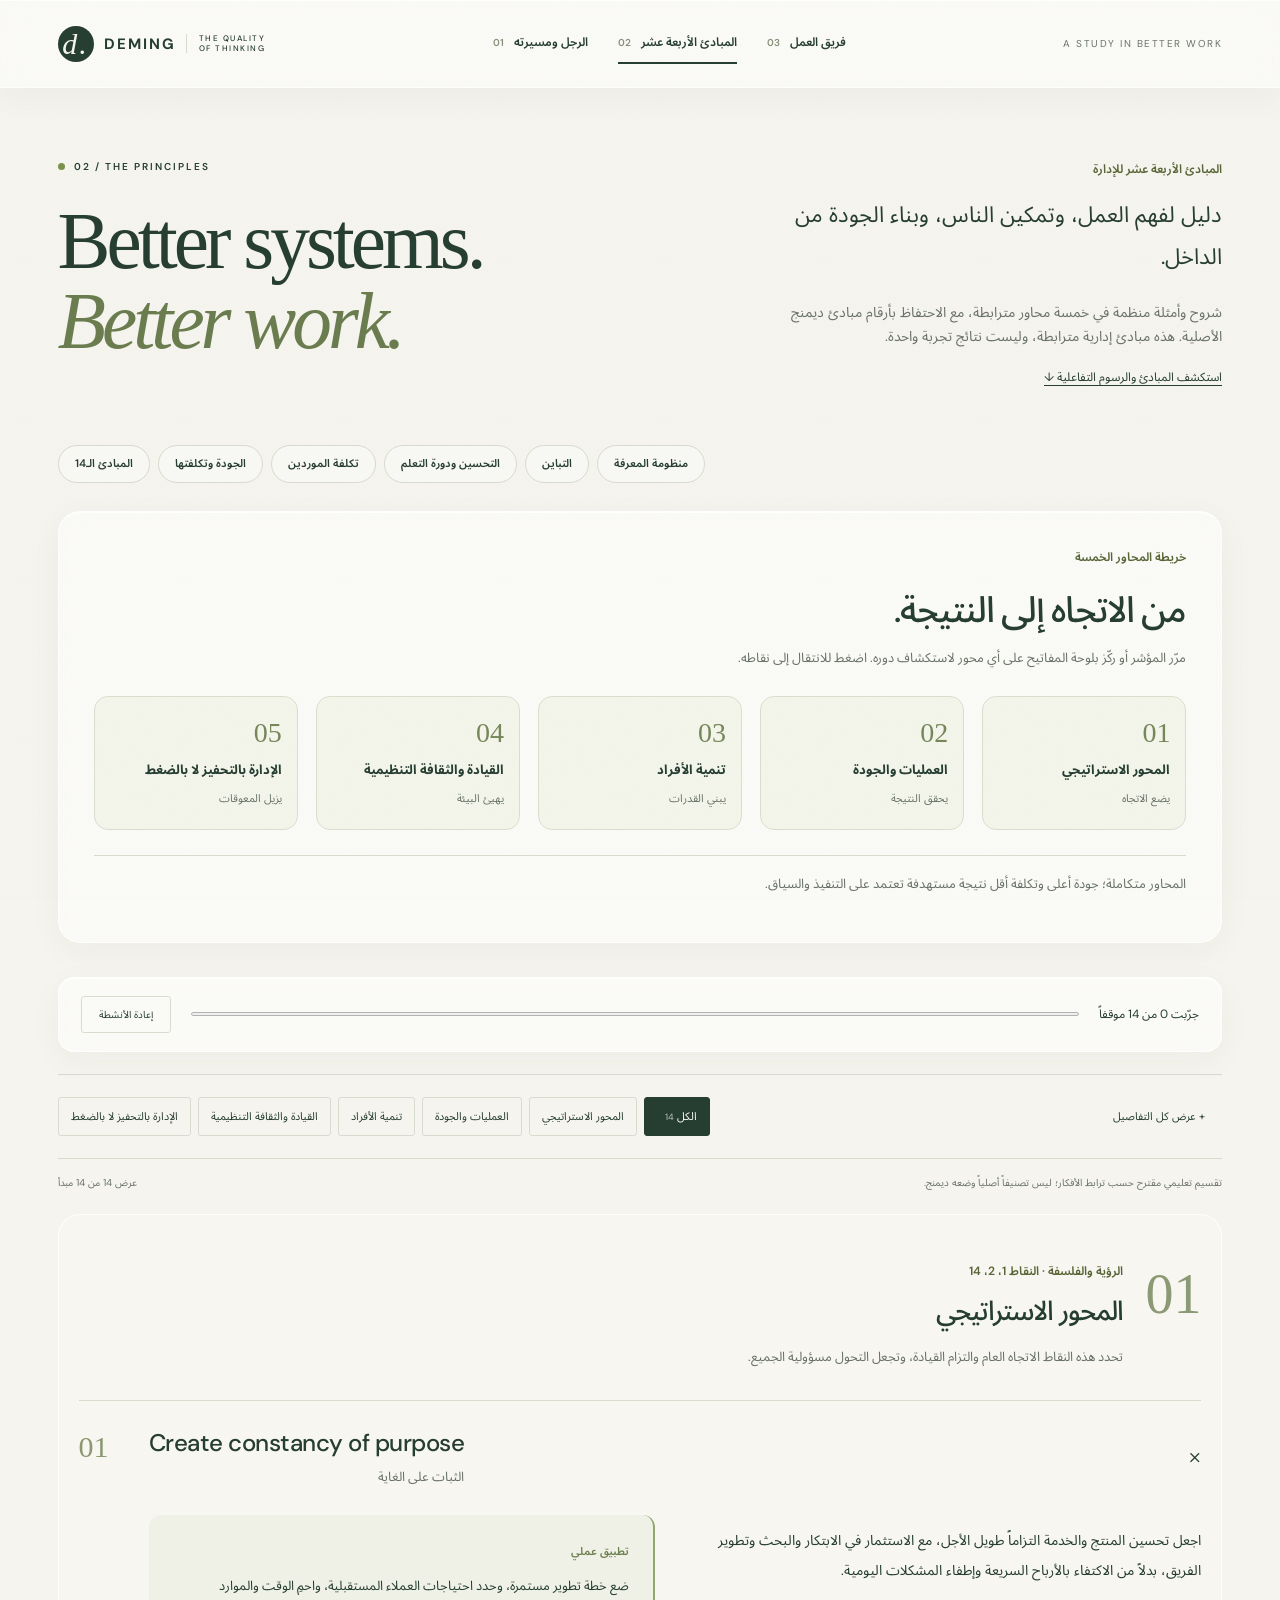
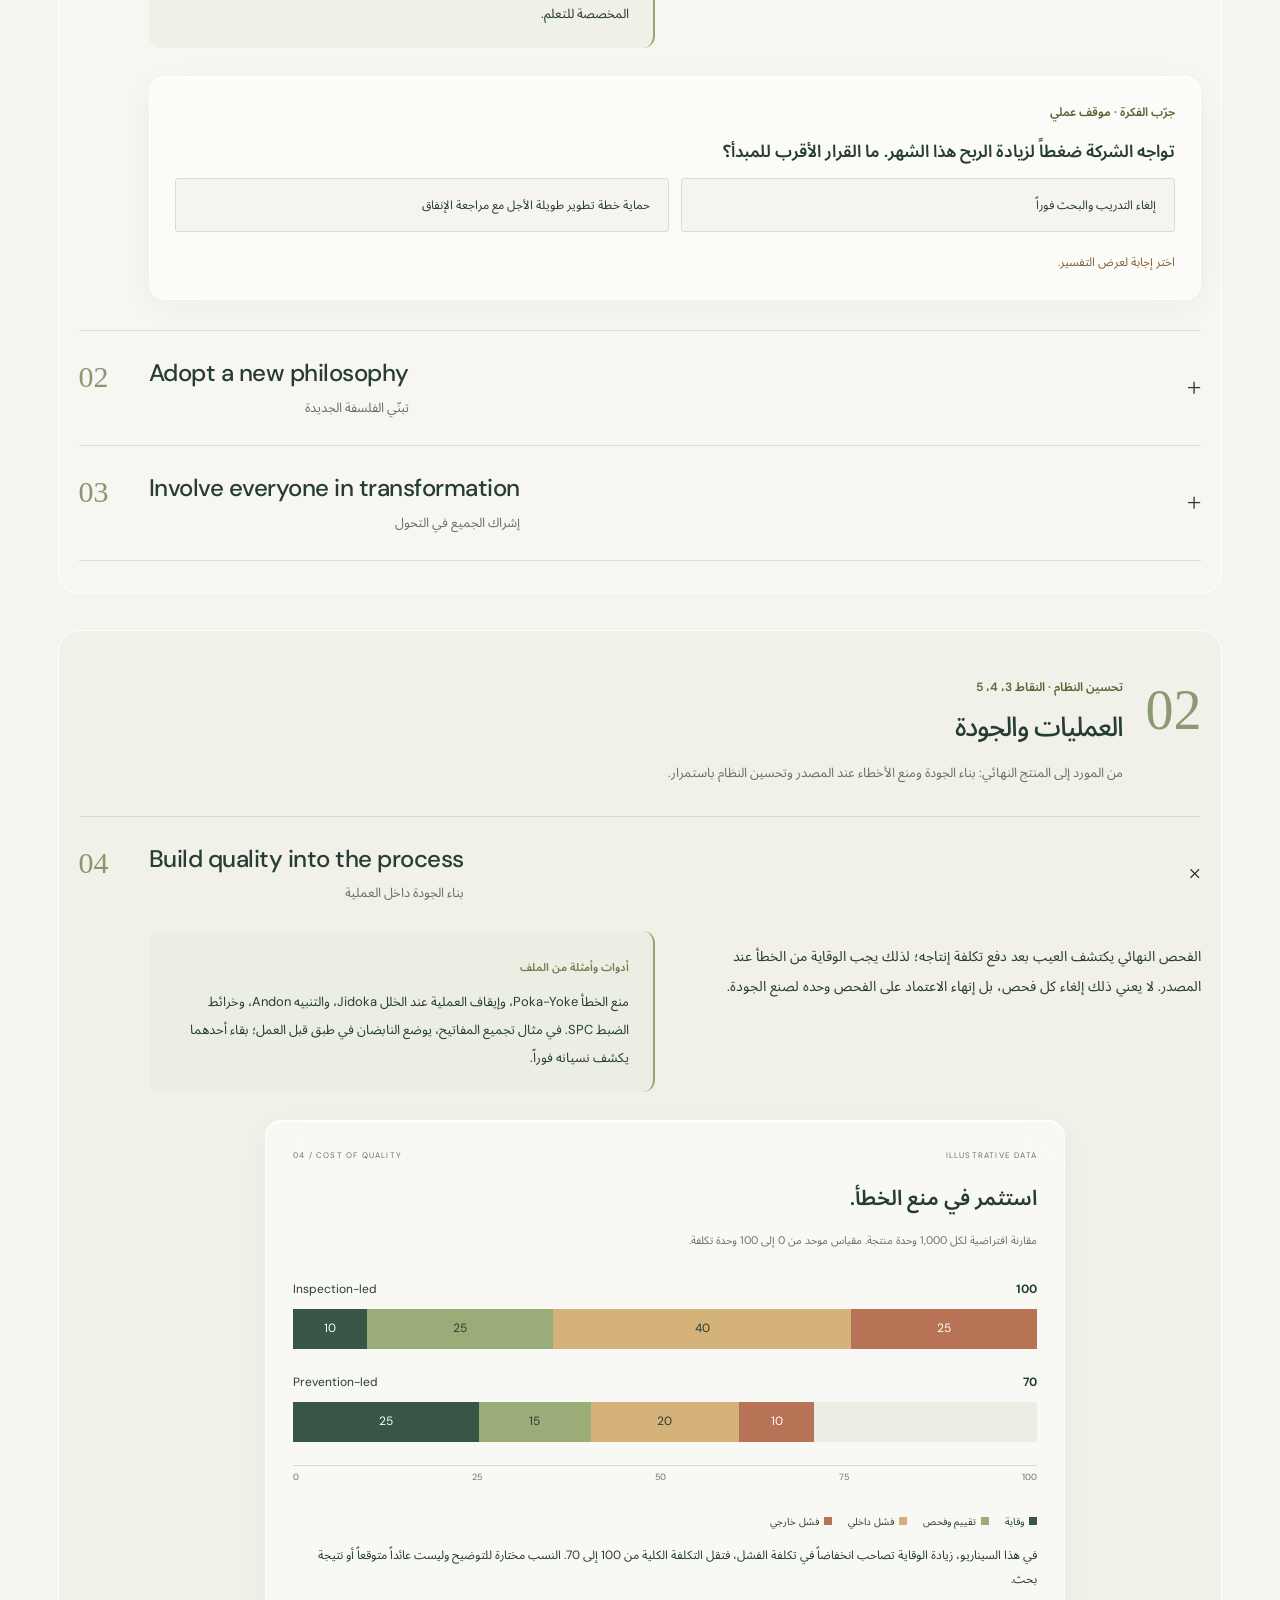
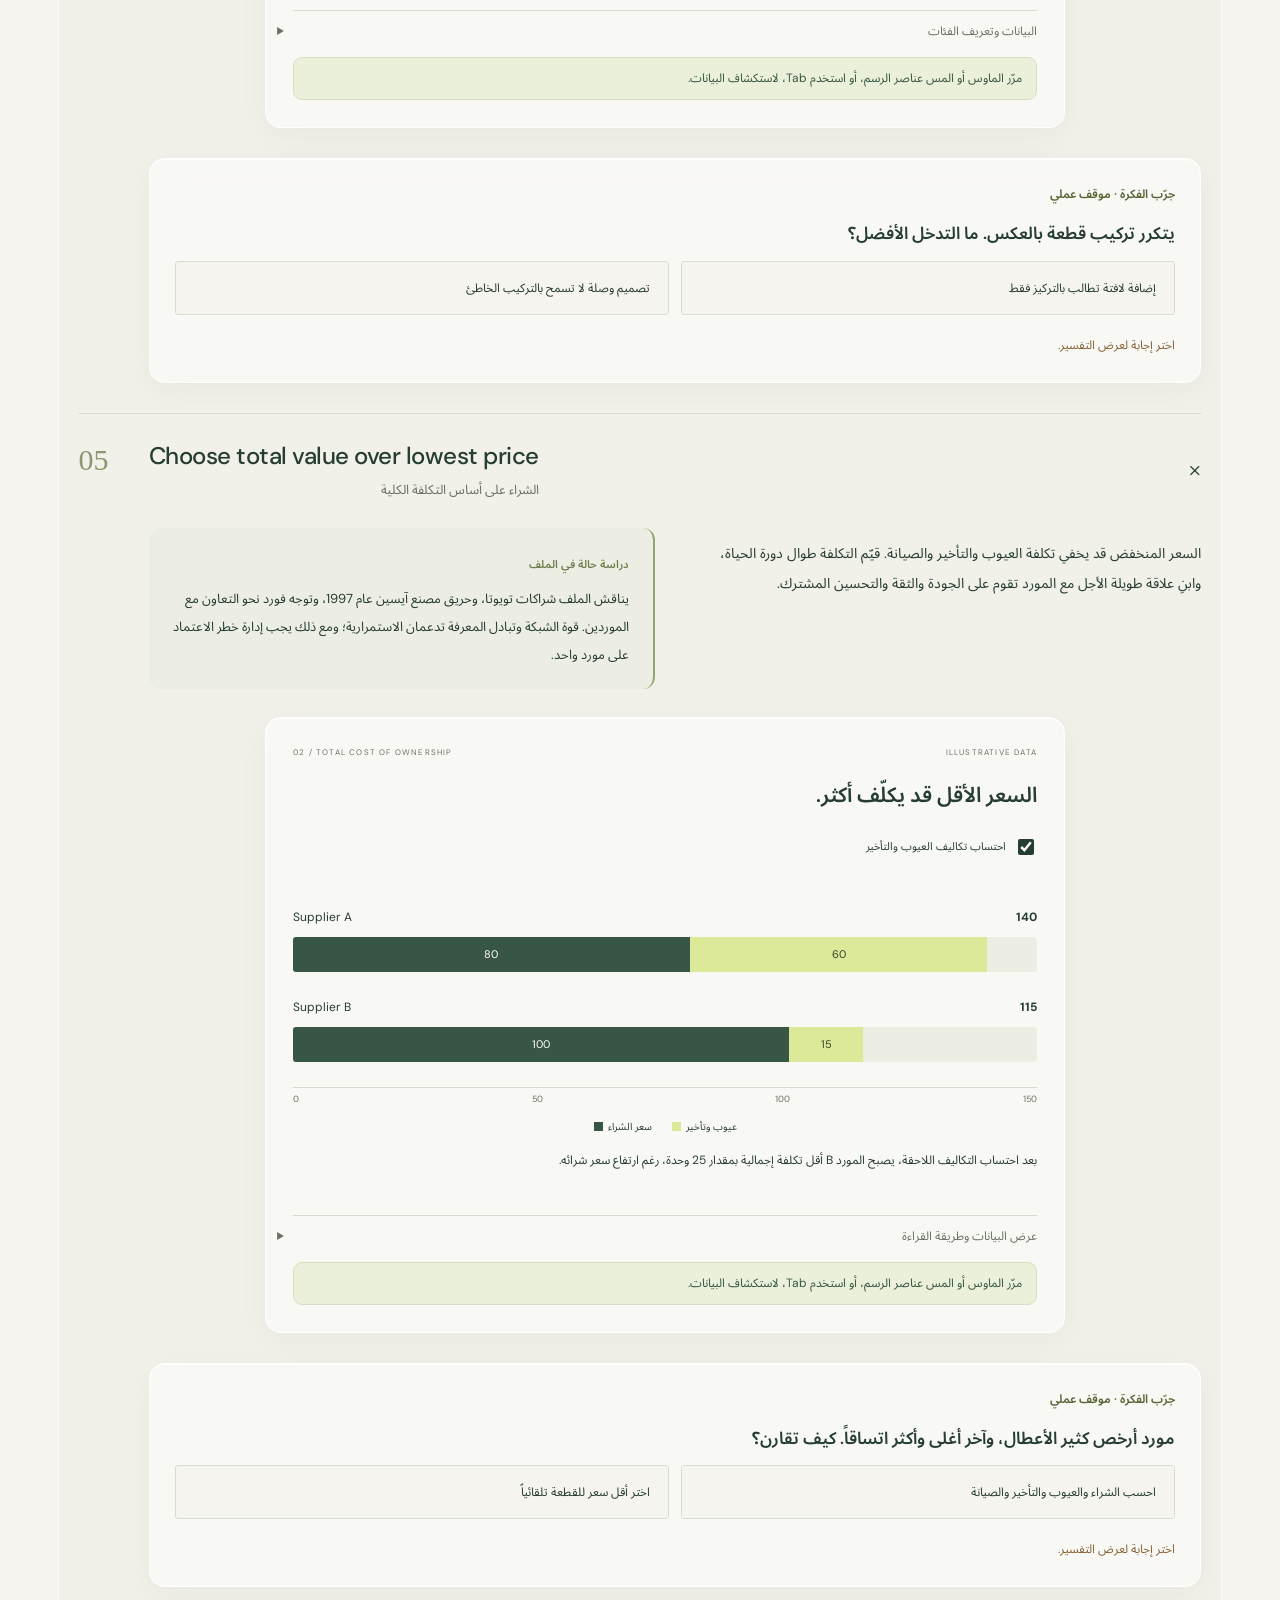
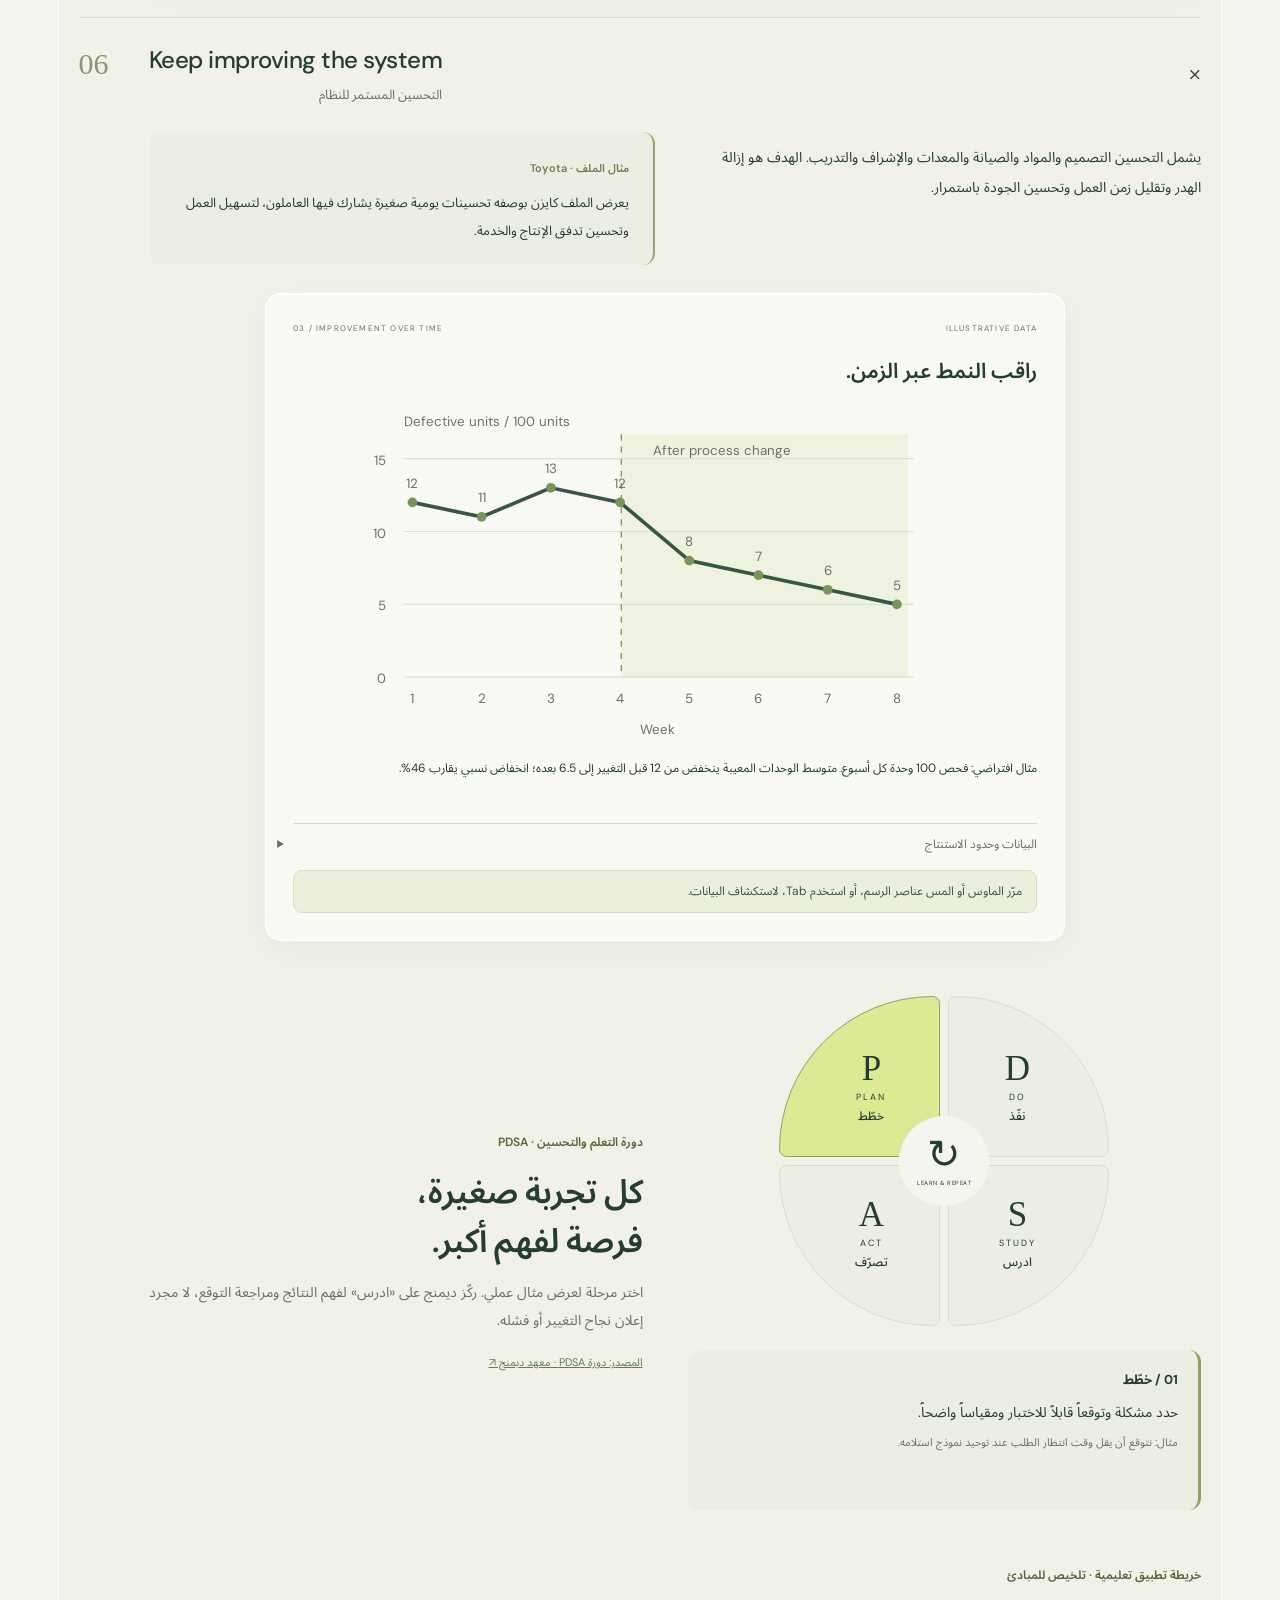
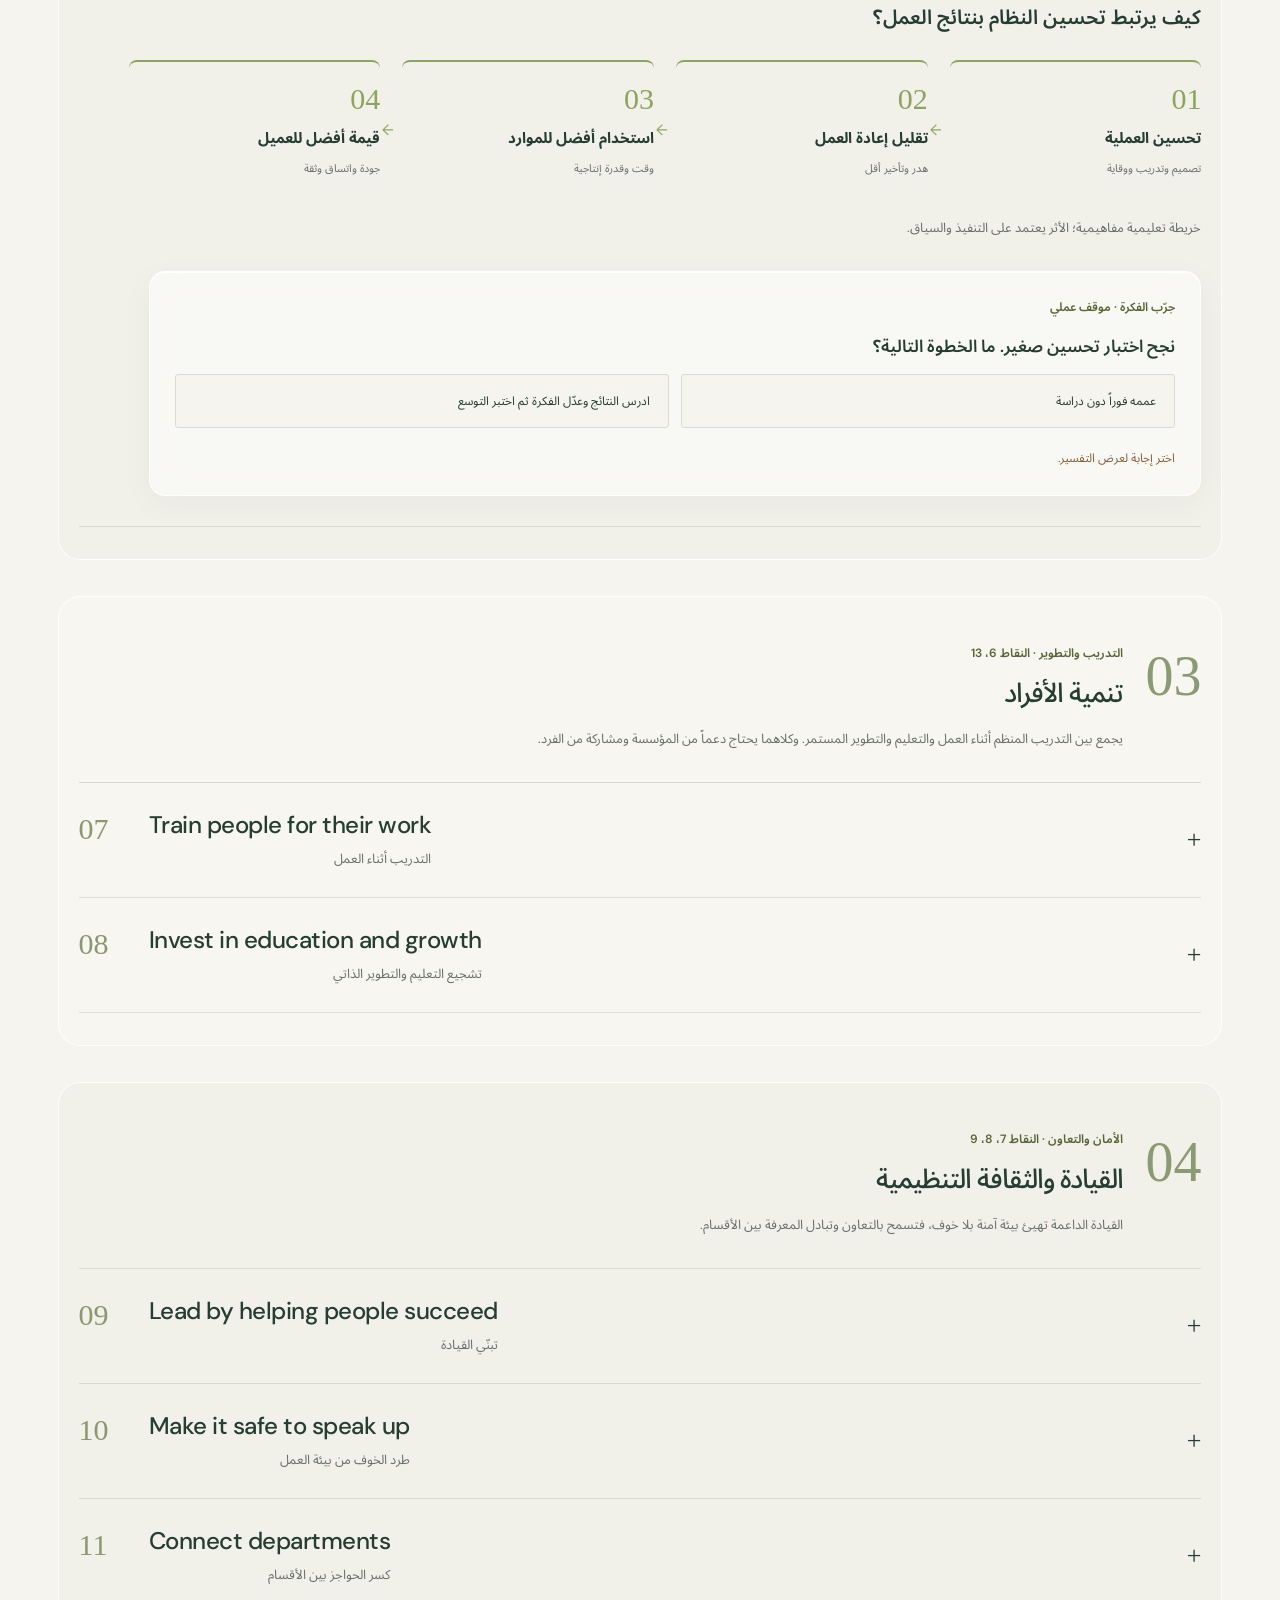
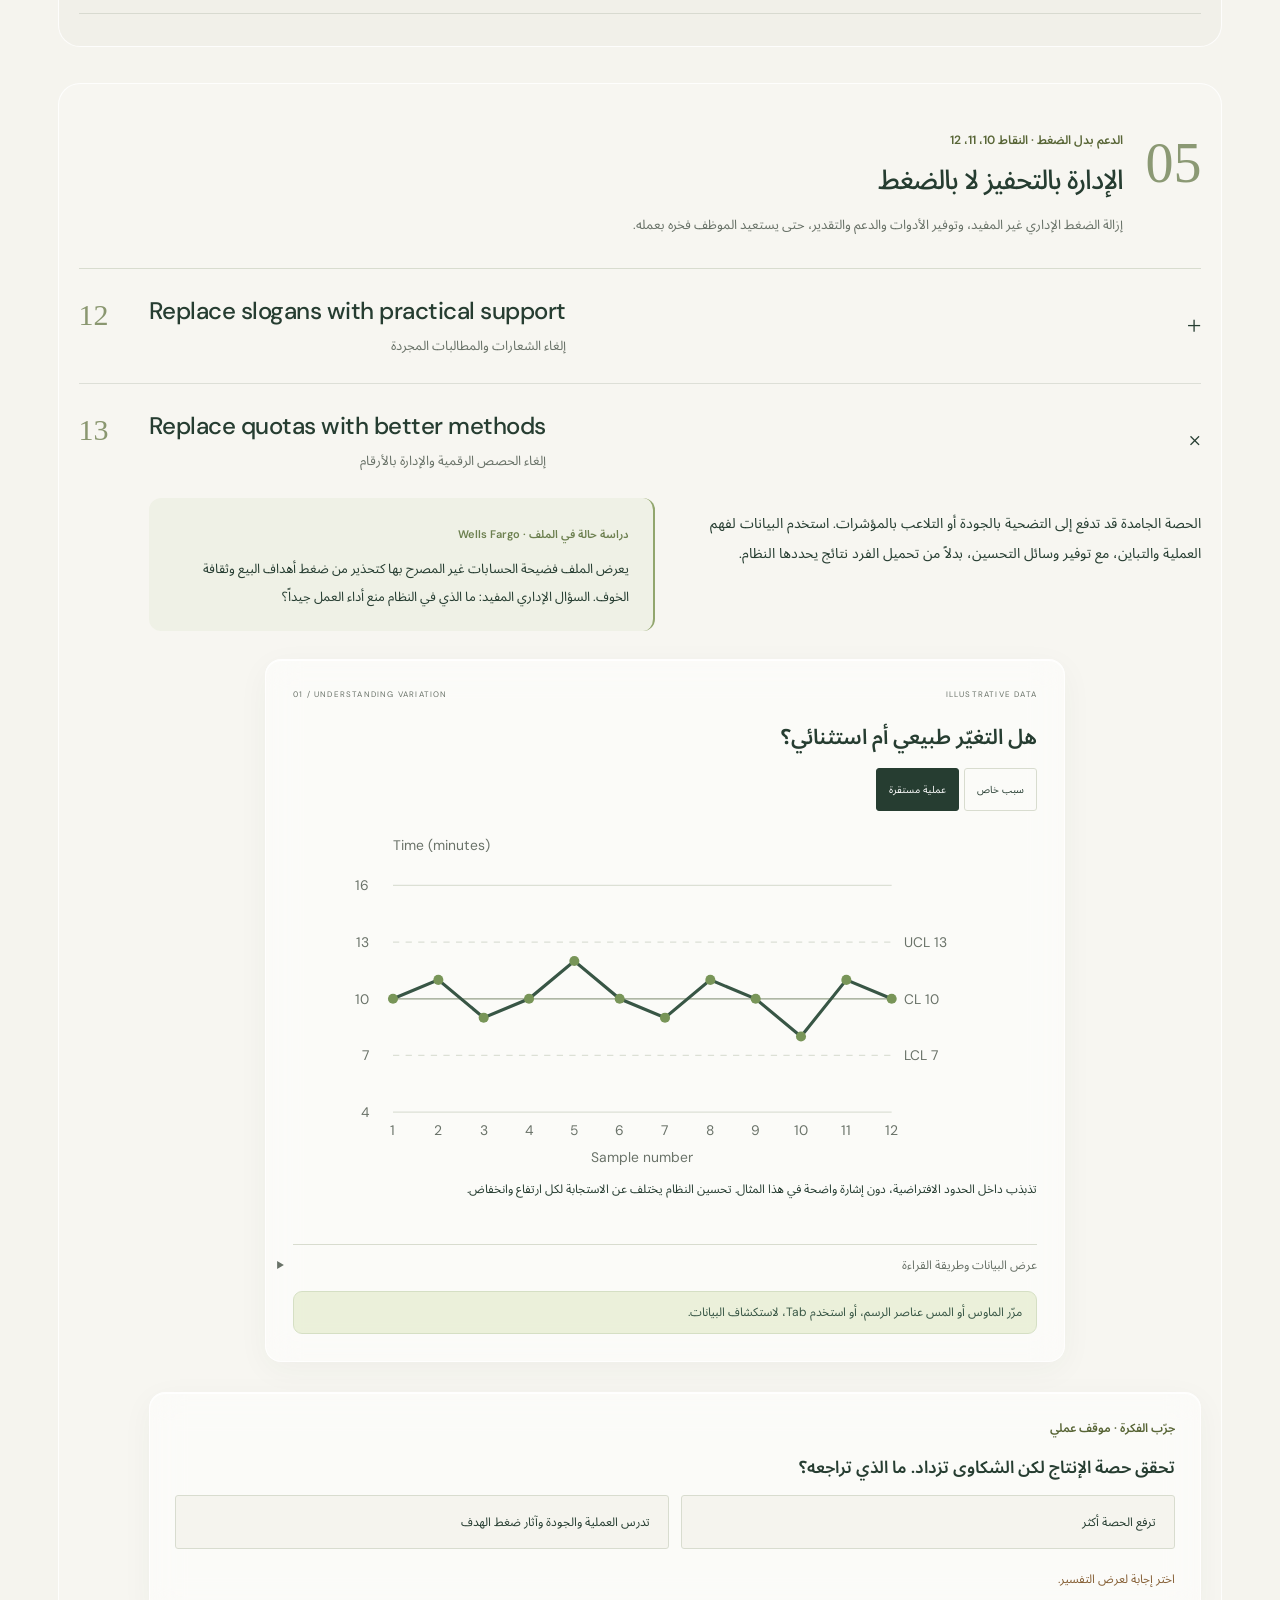
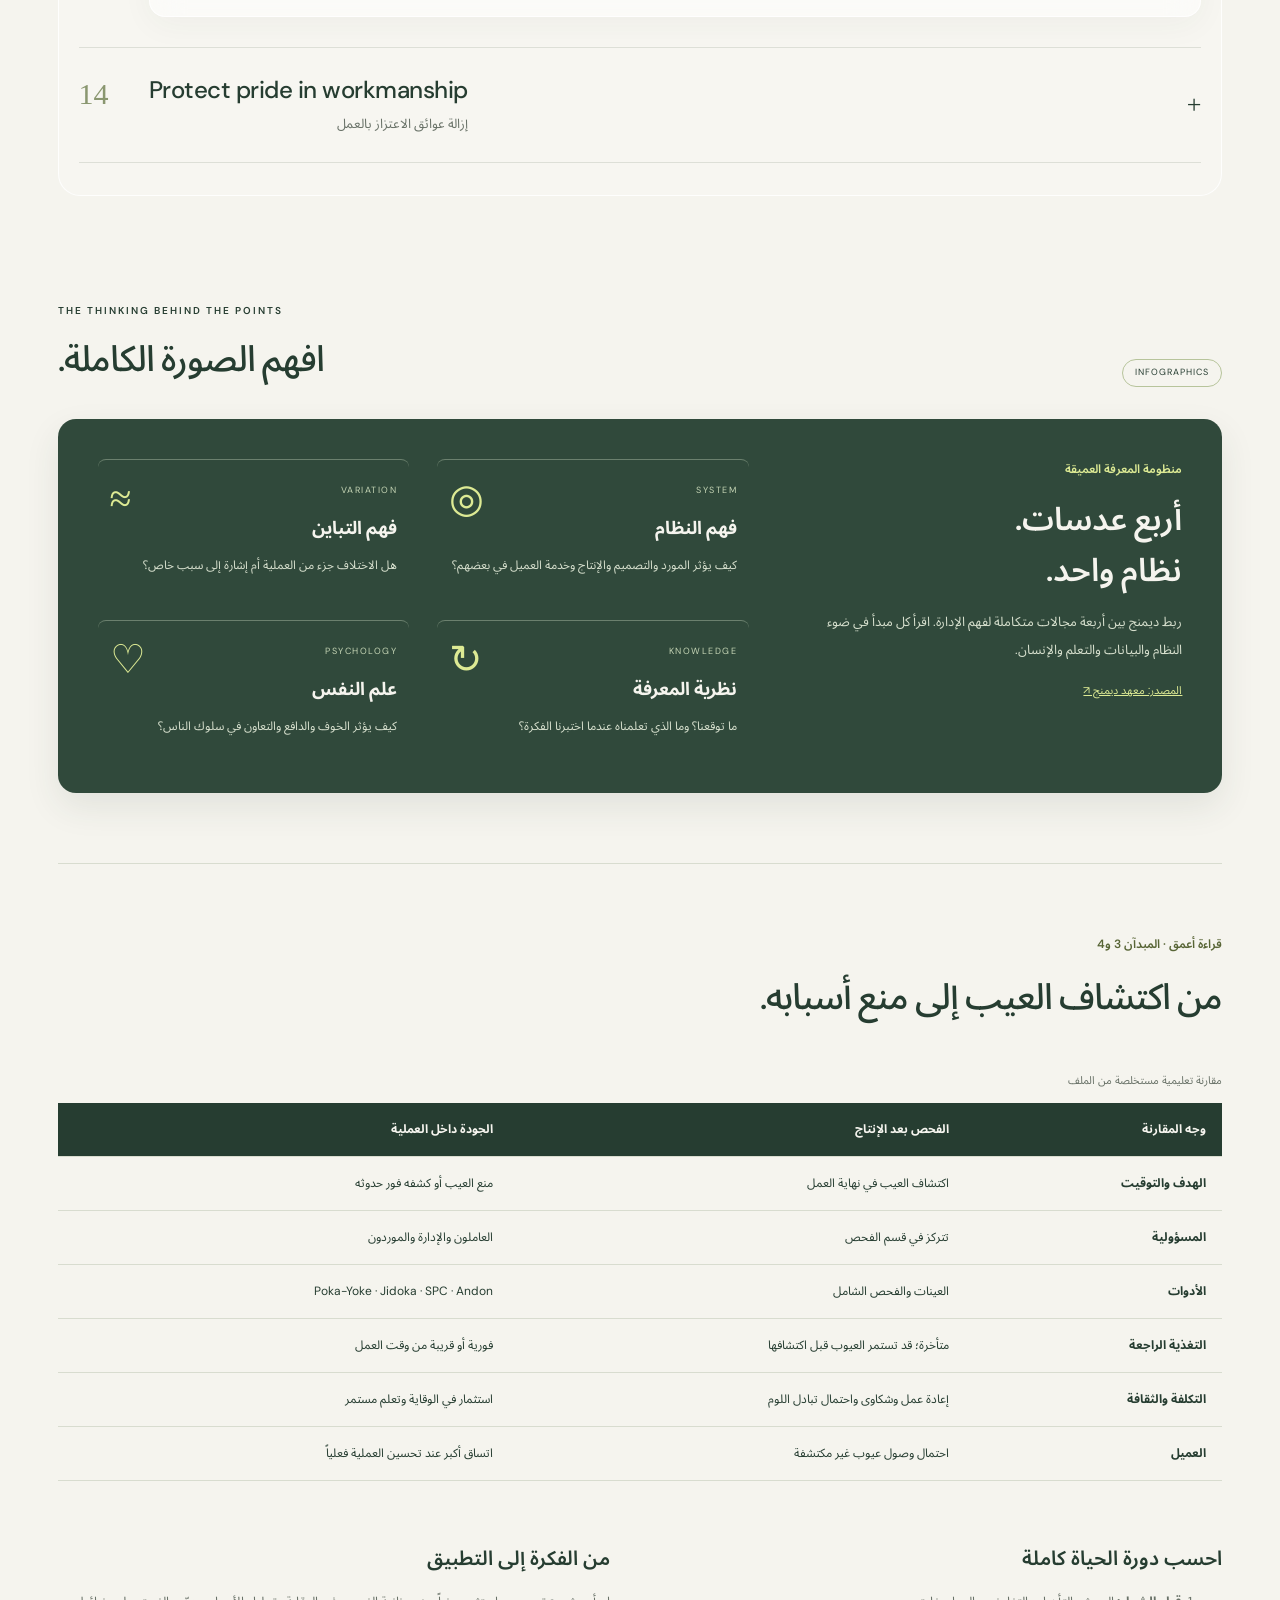
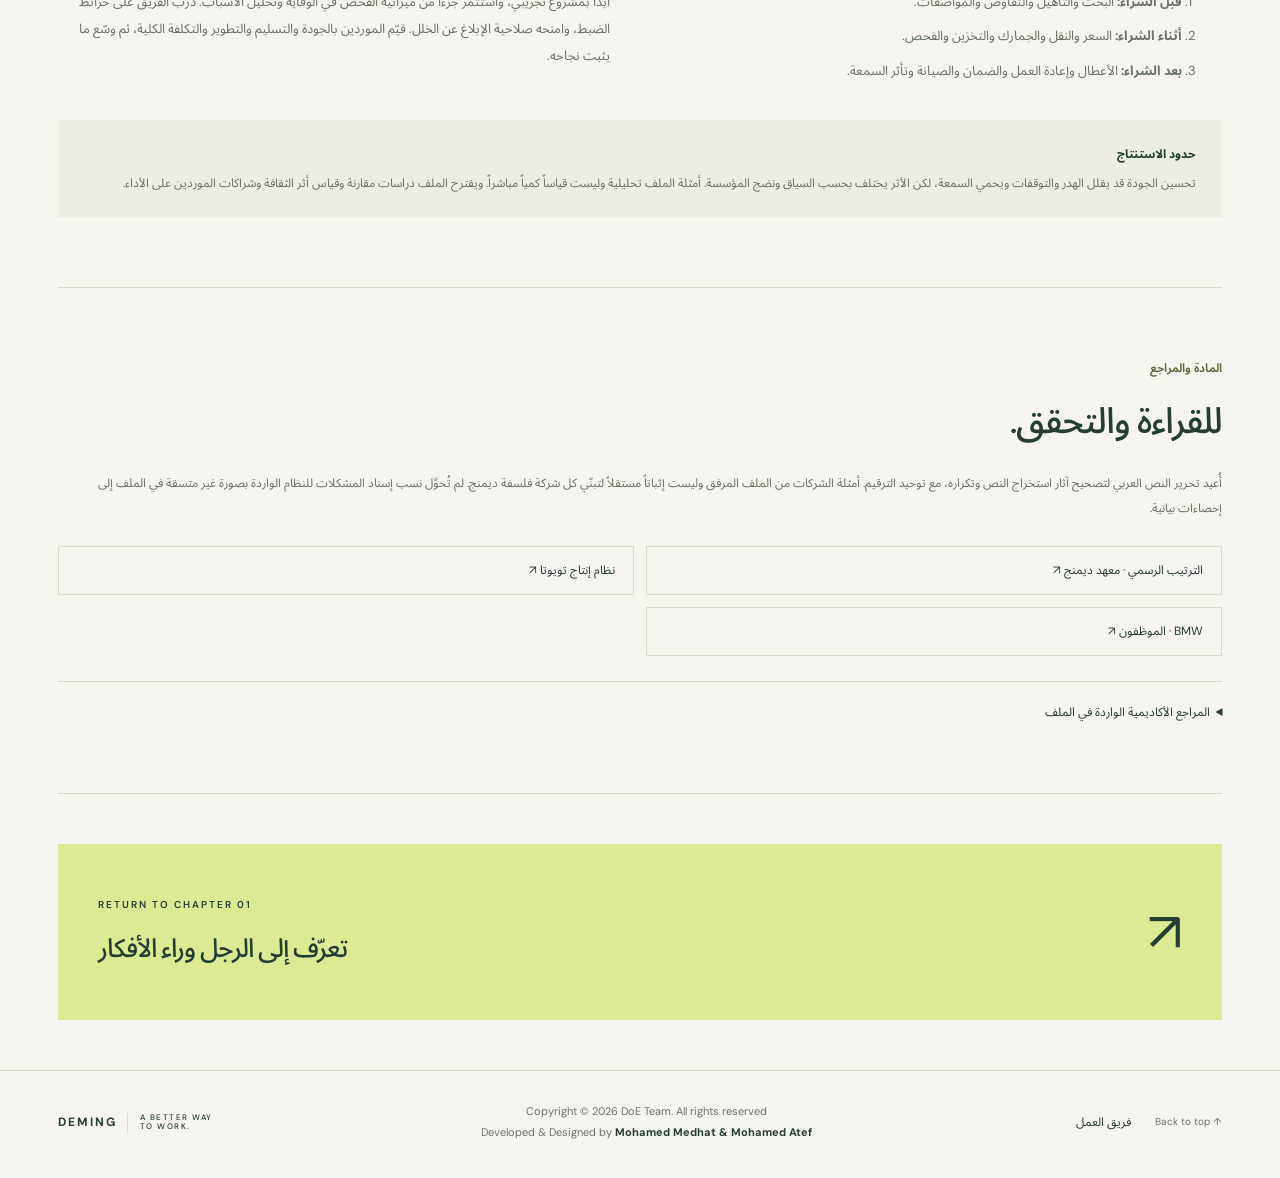
==== commit 61492beb: "Update point numbers in principles.html" ====
--- a/principles.html
+++ b/principles.html
@@ -136,7 +136,7 @@
                         </div>
                     </details>
                     <details class="point" data-category="strategy" id="point-14">
-                        <summary><span class="number">14</span>
+                        <summary><span class="number">03</span>
                             <div>
                                 <h2 lang="en">Involve everyone in transformation</h2><span dir="rtl">إشراك الجميع في
                                     التحول</span>
@@ -172,7 +172,7 @@
                         </div>
                     </div>
                     <details class="point" data-category="process" id="point-3" open>
-                        <summary><span class="number">03</span>
+                        <summary><span class="number">04</span>
                             <div>
                                 <h2 lang="en">Build quality into the process</h2><span dir="rtl">بناء الجودة داخل
                                     العملية</span>
@@ -237,7 +237,7 @@
                         </div>
                     </details>
                     <details class="point" data-category="process" id="point-4" open>
-                        <summary><span class="number">04</span>
+                        <summary><span class="number">05</span>
                             <div>
                                 <h2 lang="en">Choose total value over lowest price</h2><span dir="rtl">الشراء على أساس
                                     التكلفة الكلية</span>
@@ -302,7 +302,7 @@
                         </div>
                     </details>
                     <details class="point" data-category="process" id="point-5" open>
-                        <summary><span class="number">05</span>
+                        <summary><span class="number">06</span>
                             <div>
                                 <h2 lang="en">Keep improving the system</h2><span dir="rtl">التحسين المستمر
                                     للنظام</span>
@@ -429,7 +429,7 @@
                         </div>
                     </div>
                     <details class="point" data-category="development" id="point-6">
-                        <summary><span class="number">06</span>
+                        <summary><span class="number">07</span>
                             <div>
                                 <h2 lang="en">Train people for their work</h2><span dir="rtl">التدريب أثناء العمل</span>
                             </div><span class="plus" aria-hidden="true">+</span>
@@ -455,7 +455,7 @@
                         </div>
                     </details>
                     <details class="point" data-category="development" id="point-13">
-                        <summary><span class="number">13</span>
+                        <summary><span class="number">08</span>
                             <div>
                                 <h2 lang="en">Invest in education and growth</h2><span dir="rtl">تشجيع التعليم والتطوير
                                     الذاتي</span>
@@ -491,7 +491,7 @@
                         </div>
                     </div>
                     <details class="point" data-category="culture" id="point-7">
-                        <summary><span class="number">07</span>
+                        <summary><span class="number">09</span>
                             <div>
                                 <h2 lang="en">Lead by helping people succeed</h2><span dir="rtl">تبنّي القيادة</span>
                             </div><span class="plus" aria-hidden="true">+</span>
@@ -517,7 +517,7 @@
                         </div>
                     </details>
                     <details class="point" data-category="culture" id="point-8">
-                        <summary><span class="number">08</span>
+                        <summary><span class="number">10</span>
                             <div>
                                 <h2 lang="en">Make it safe to speak up</h2><span dir="rtl">طرد الخوف من بيئة
                                     العمل</span>
@@ -544,7 +544,7 @@
                         </div>
                     </details>
                     <details class="point" data-category="culture" id="point-9">
-                        <summary><span class="number">09</span>
+                        <summary><span class="number">11</span>
                             <div>
                                 <h2 lang="en">Connect departments</h2><span dir="rtl">كسر الحواجز بين الأقسام</span>
                             </div><span class="plus" aria-hidden="true">+</span>
@@ -579,7 +579,7 @@
                         </div>
                     </div>
                     <details class="point" data-category="motivation" id="point-10">
-                        <summary><span class="number">10</span>
+                        <summary><span class="number">12</span>
                             <div>
                                 <h2 lang="en">Replace slogans with practical support</h2><span dir="rtl">إلغاء الشعارات
                                     والمطالبات المجردة</span>
@@ -606,7 +606,7 @@
                         </div>
                     </details>
                     <details class="point" data-category="motivation" id="point-11" open>
-                        <summary><span class="number">11</span>
+                        <summary><span class="number">13</span>
                             <div>
                                 <h2 lang="en">Replace quotas with better methods</h2><span dir="rtl">إلغاء الحصص الرقمية
                                     والإدارة بالأرقام</span>
@@ -656,7 +656,7 @@
                         </div>
                     </details>
                     <details class="point" data-category="motivation" id="point-12">
-                        <summary><span class="number">12</span>
+                        <summary><span class="number">14</span>
                             <div>
                                 <h2 lang="en">Protect pride in workmanship</h2><span dir="rtl">إزالة عوائق الاعتزاز
                                     بالعمل</span>
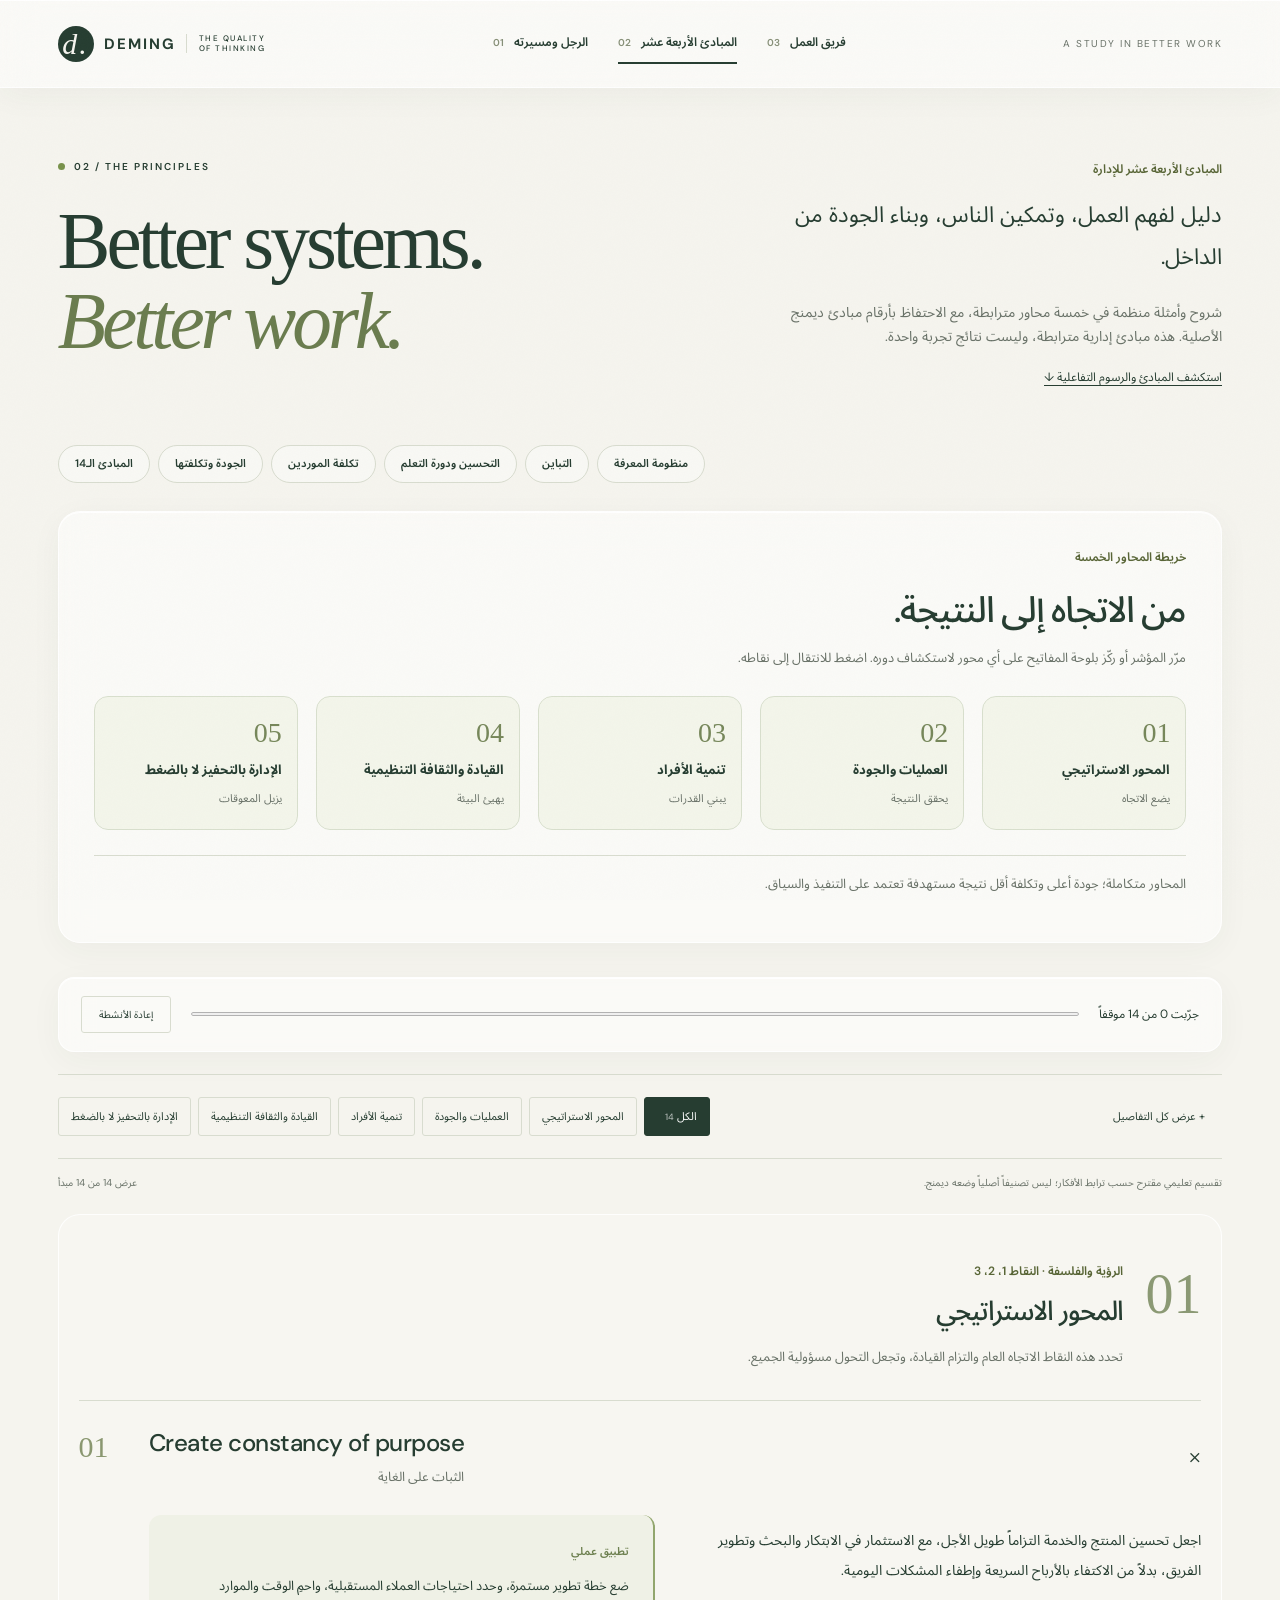
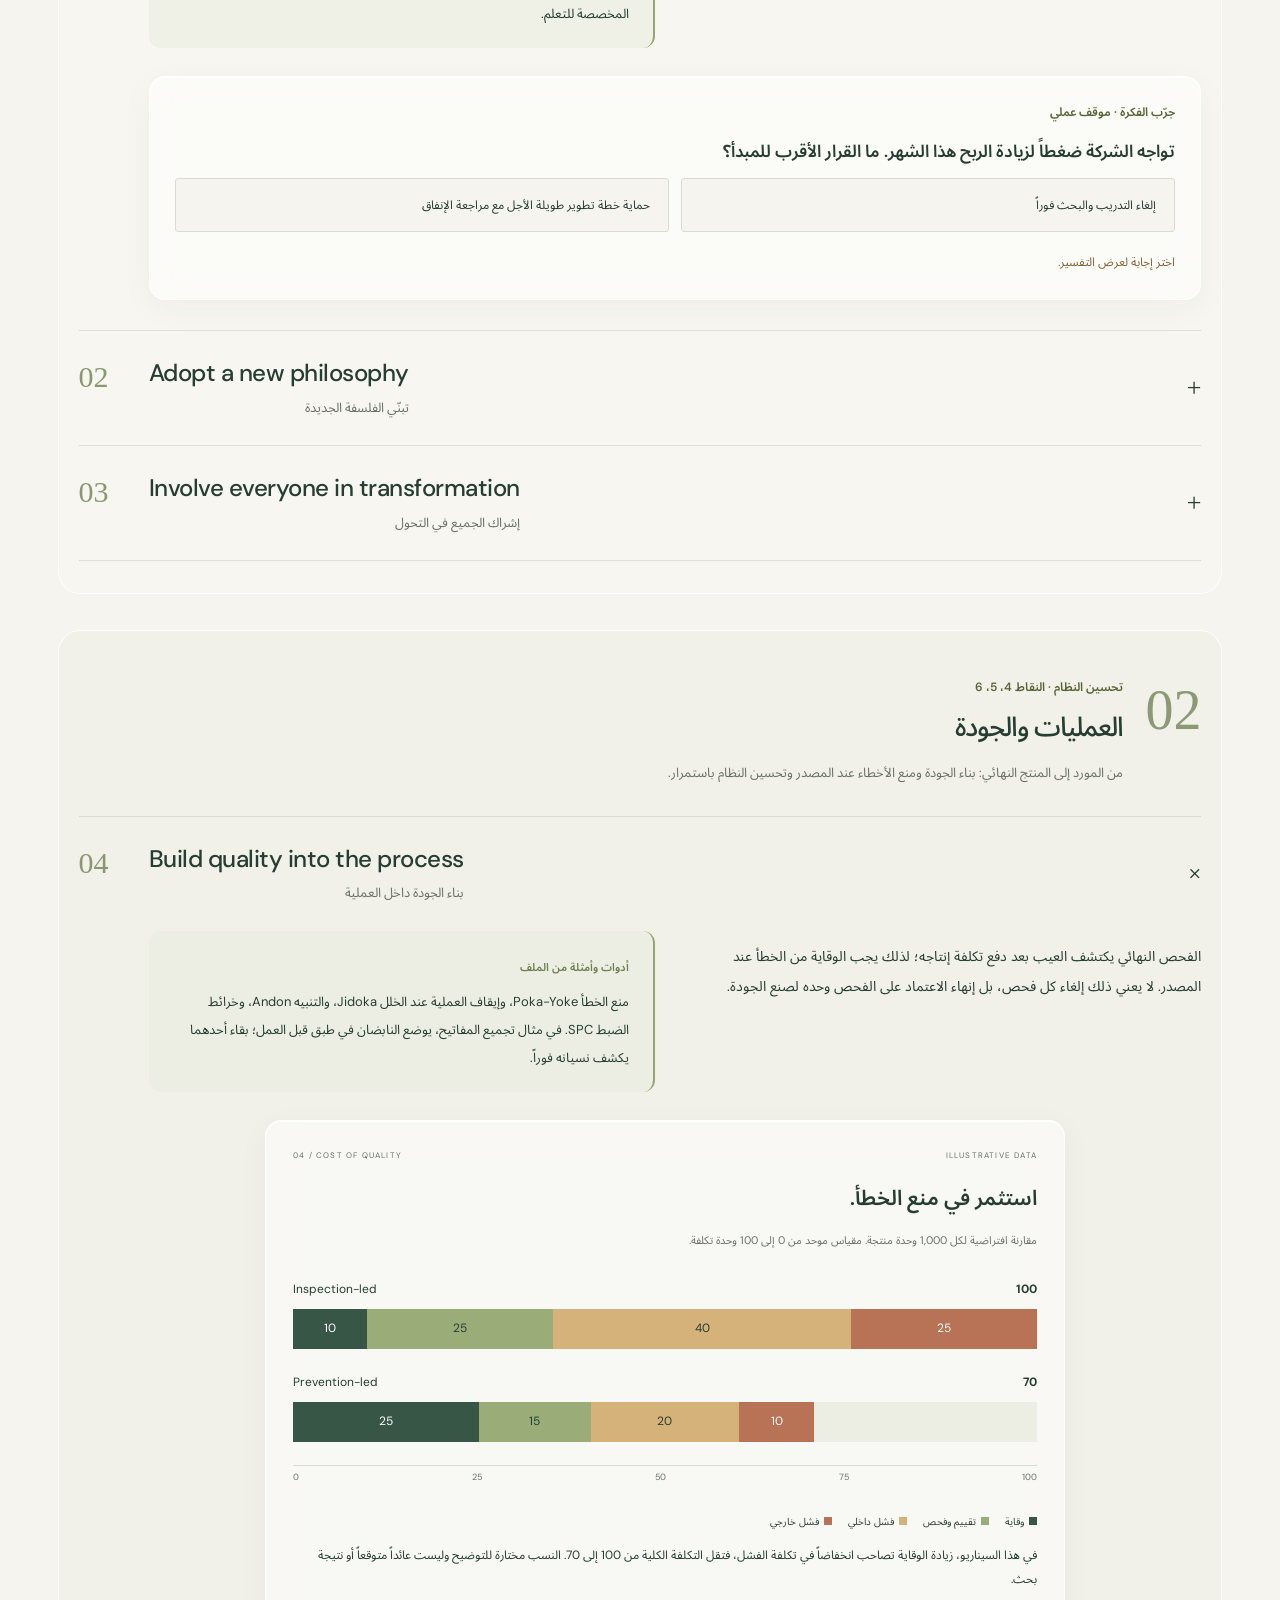
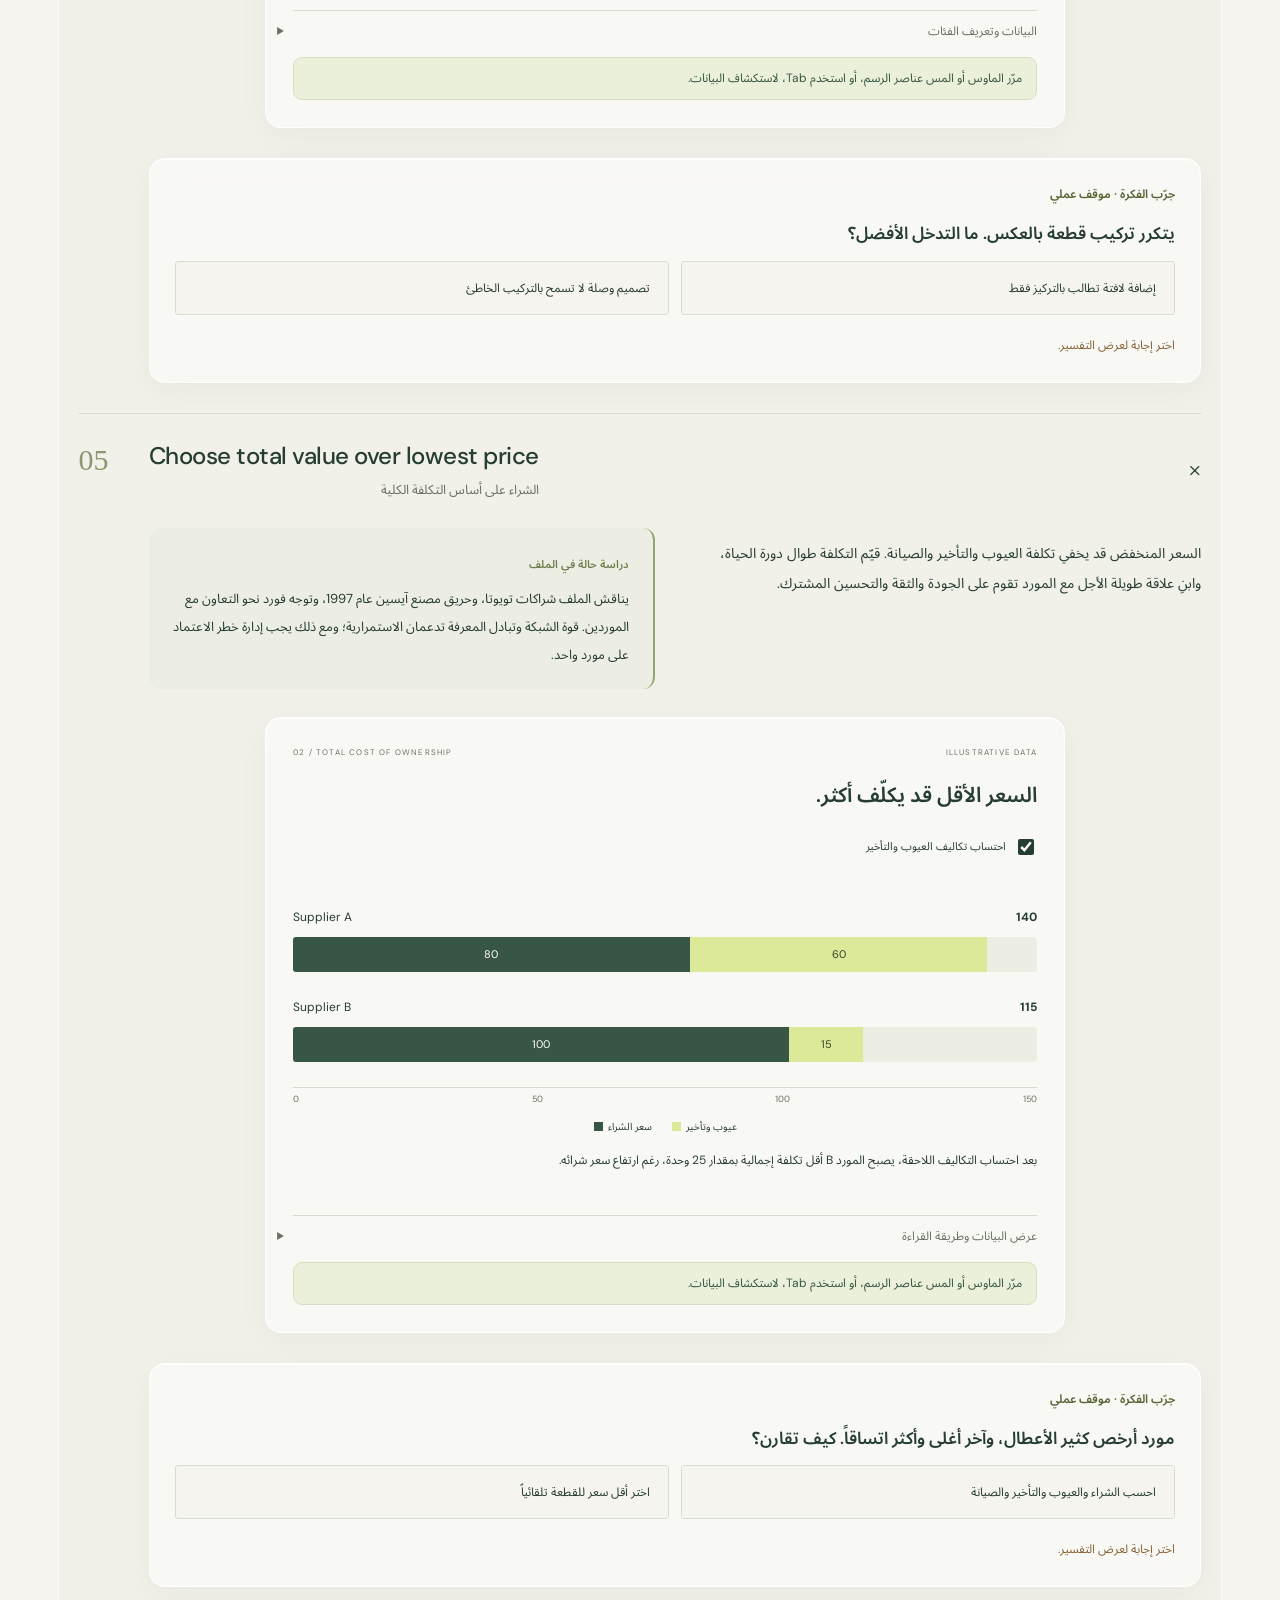
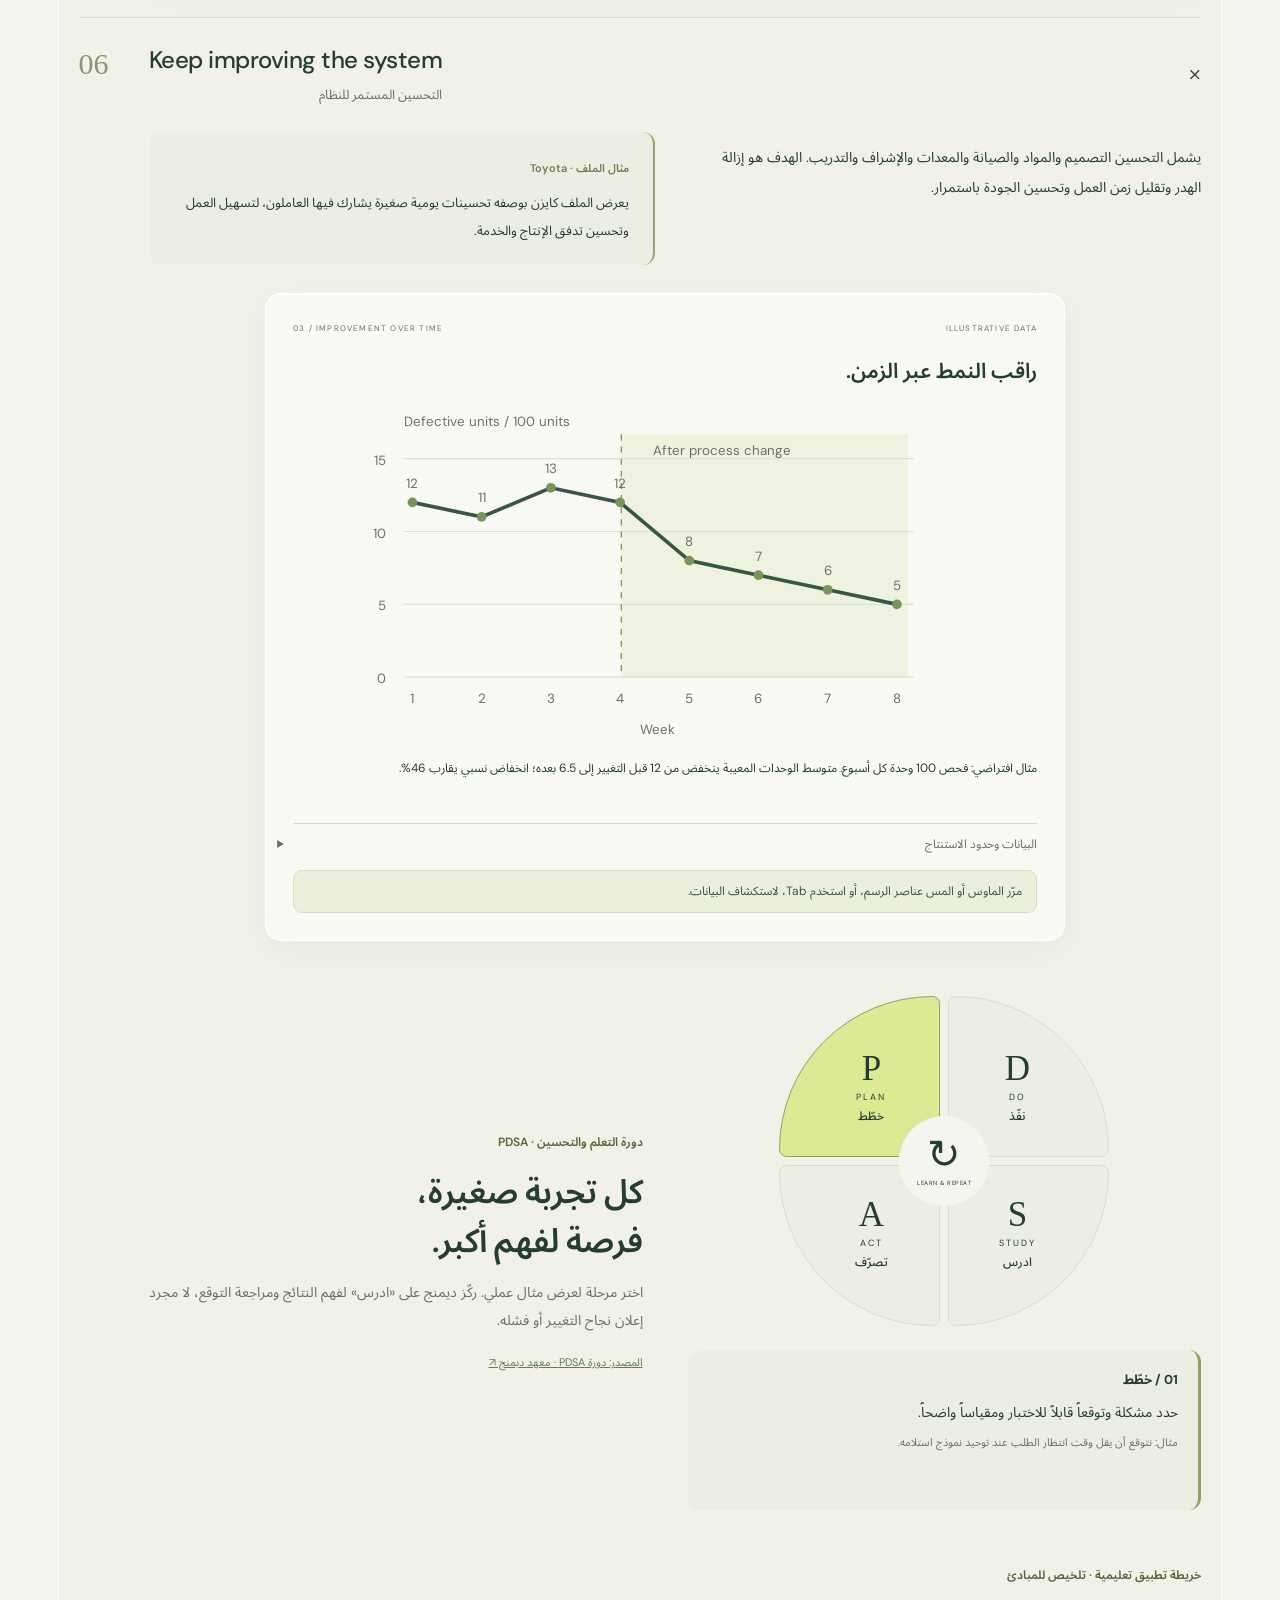
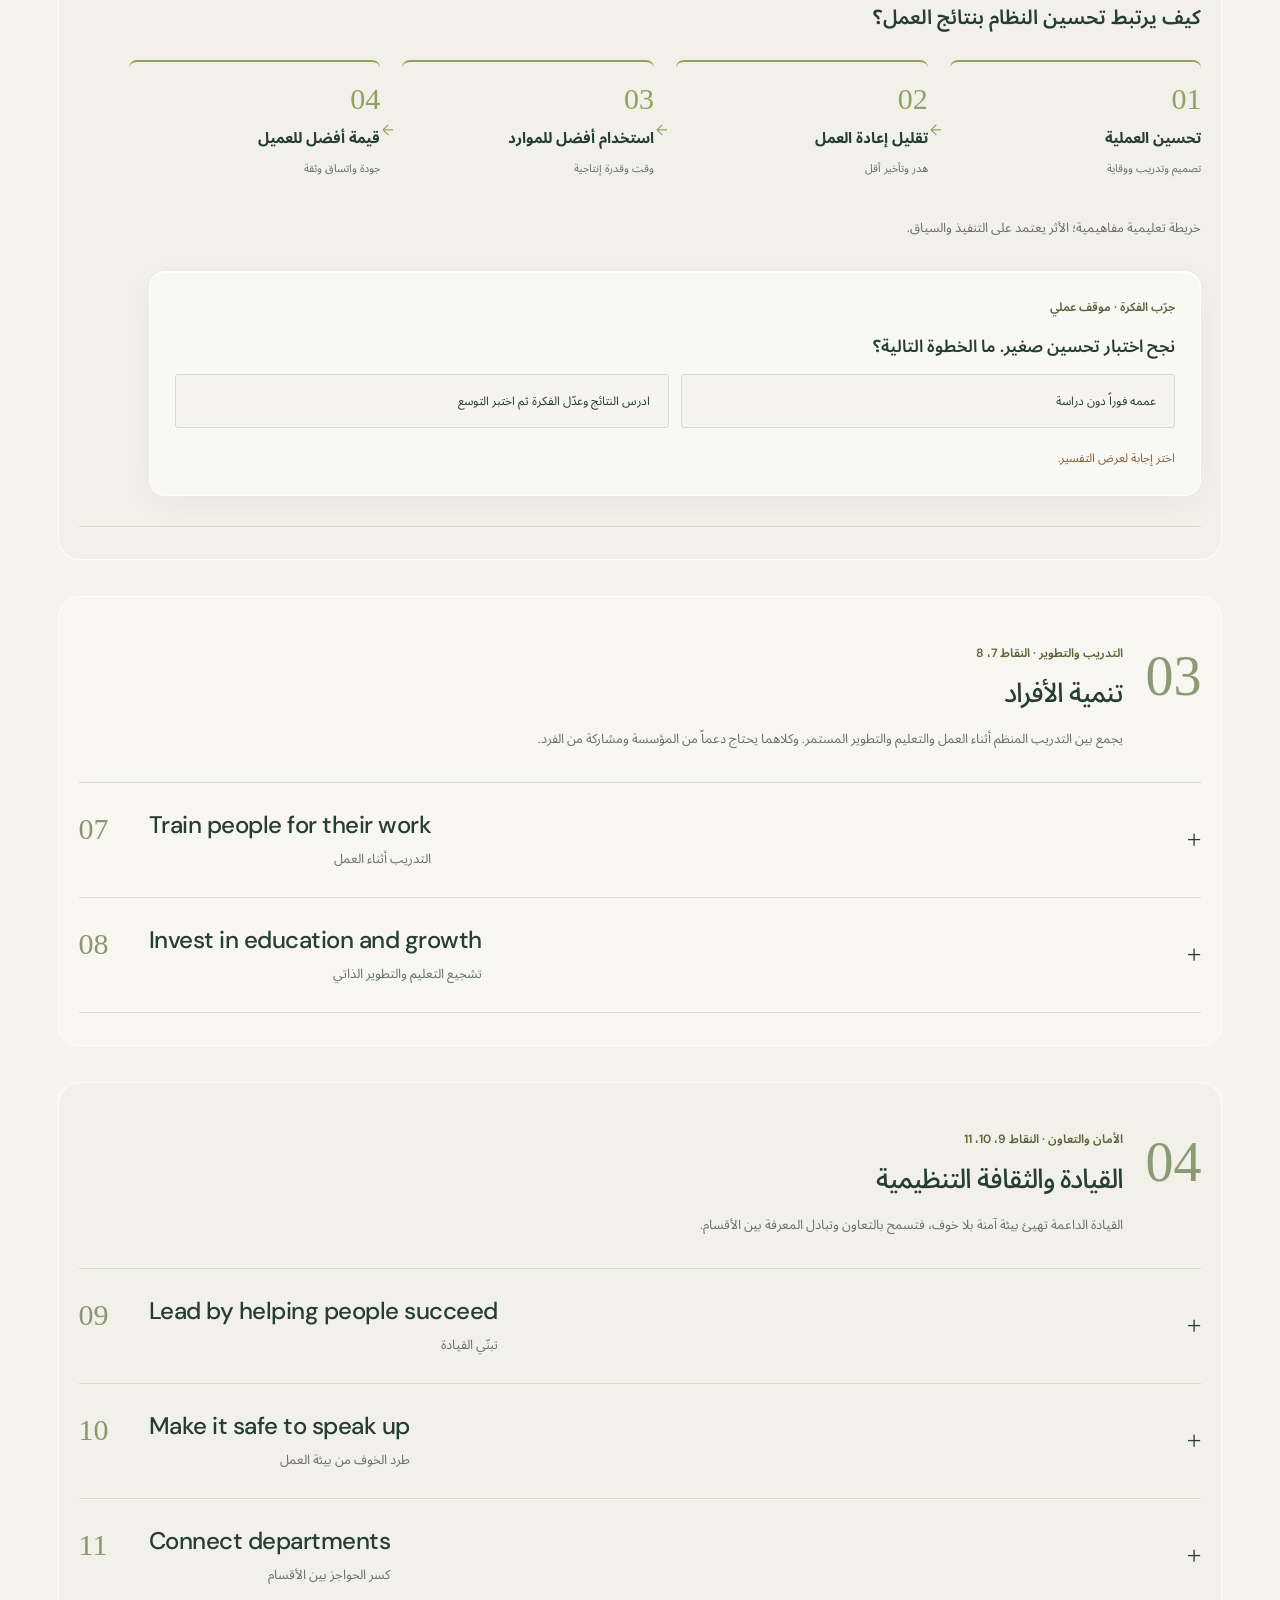
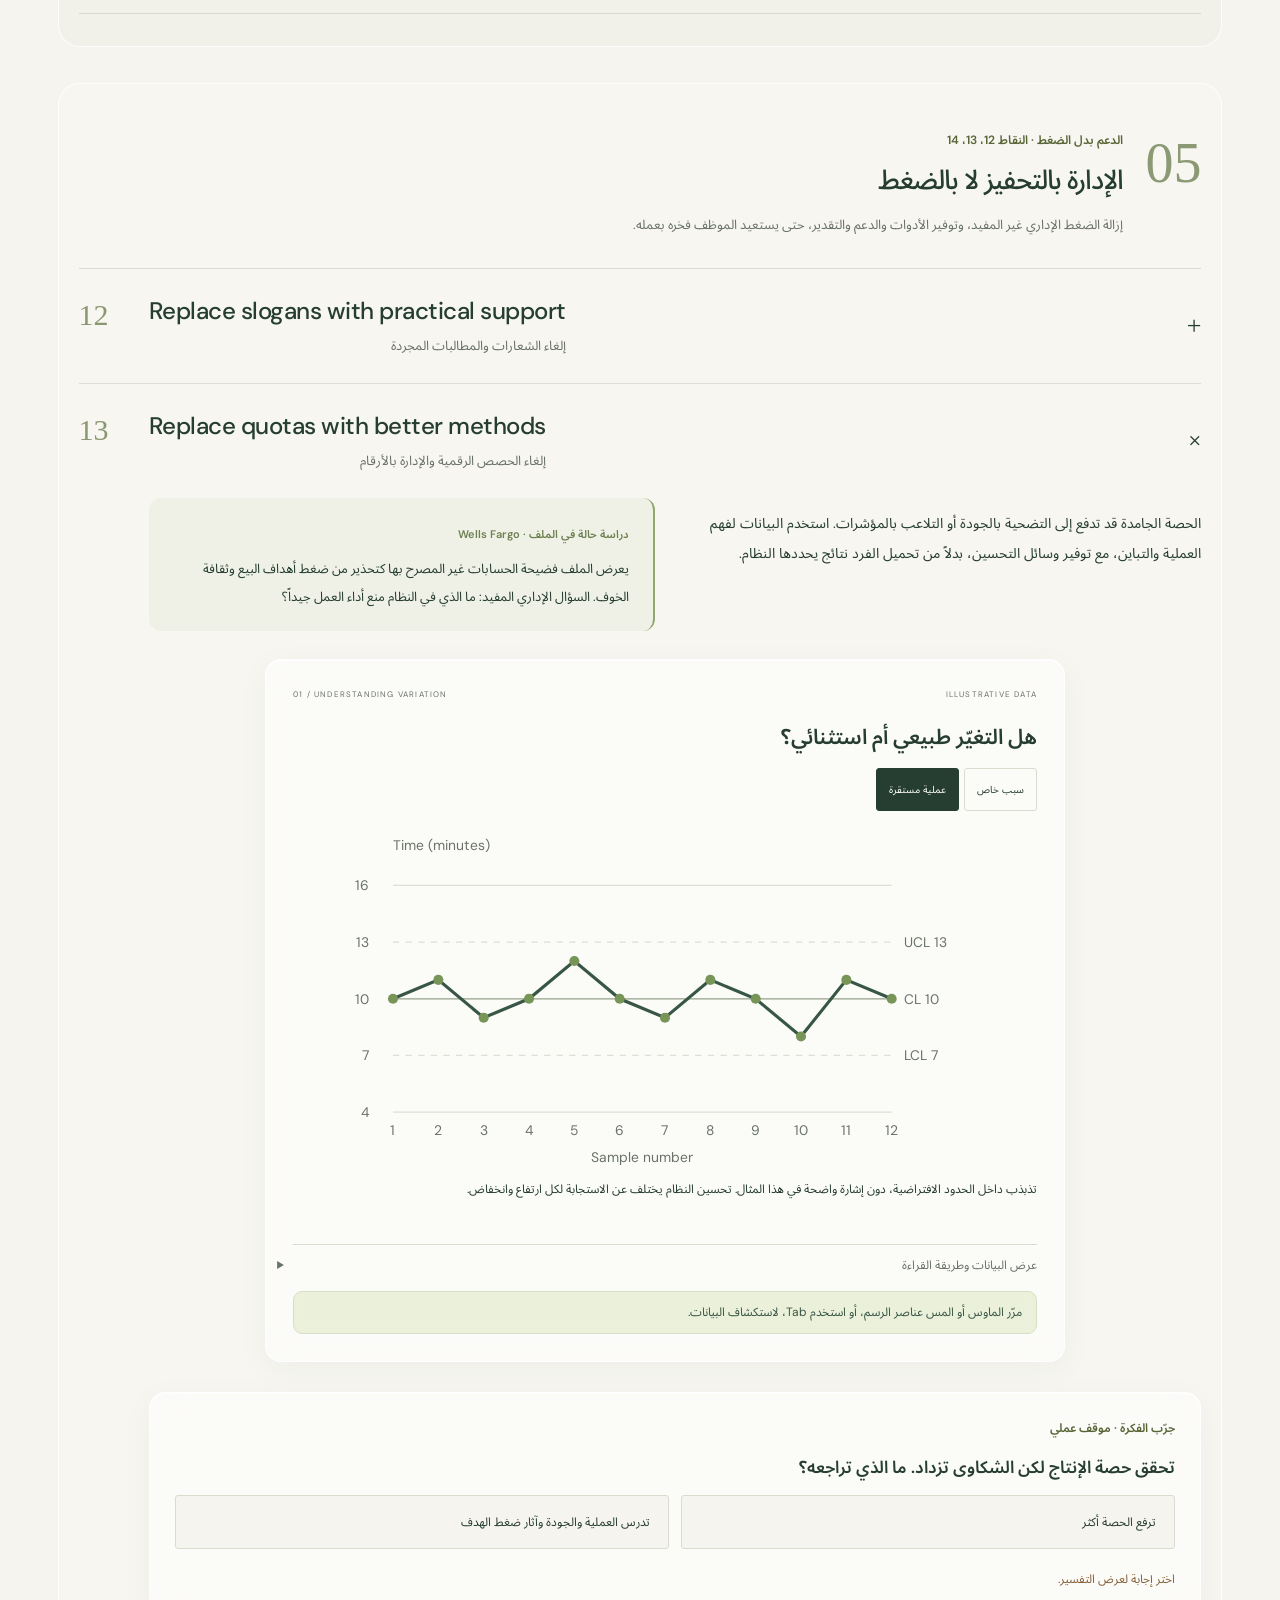
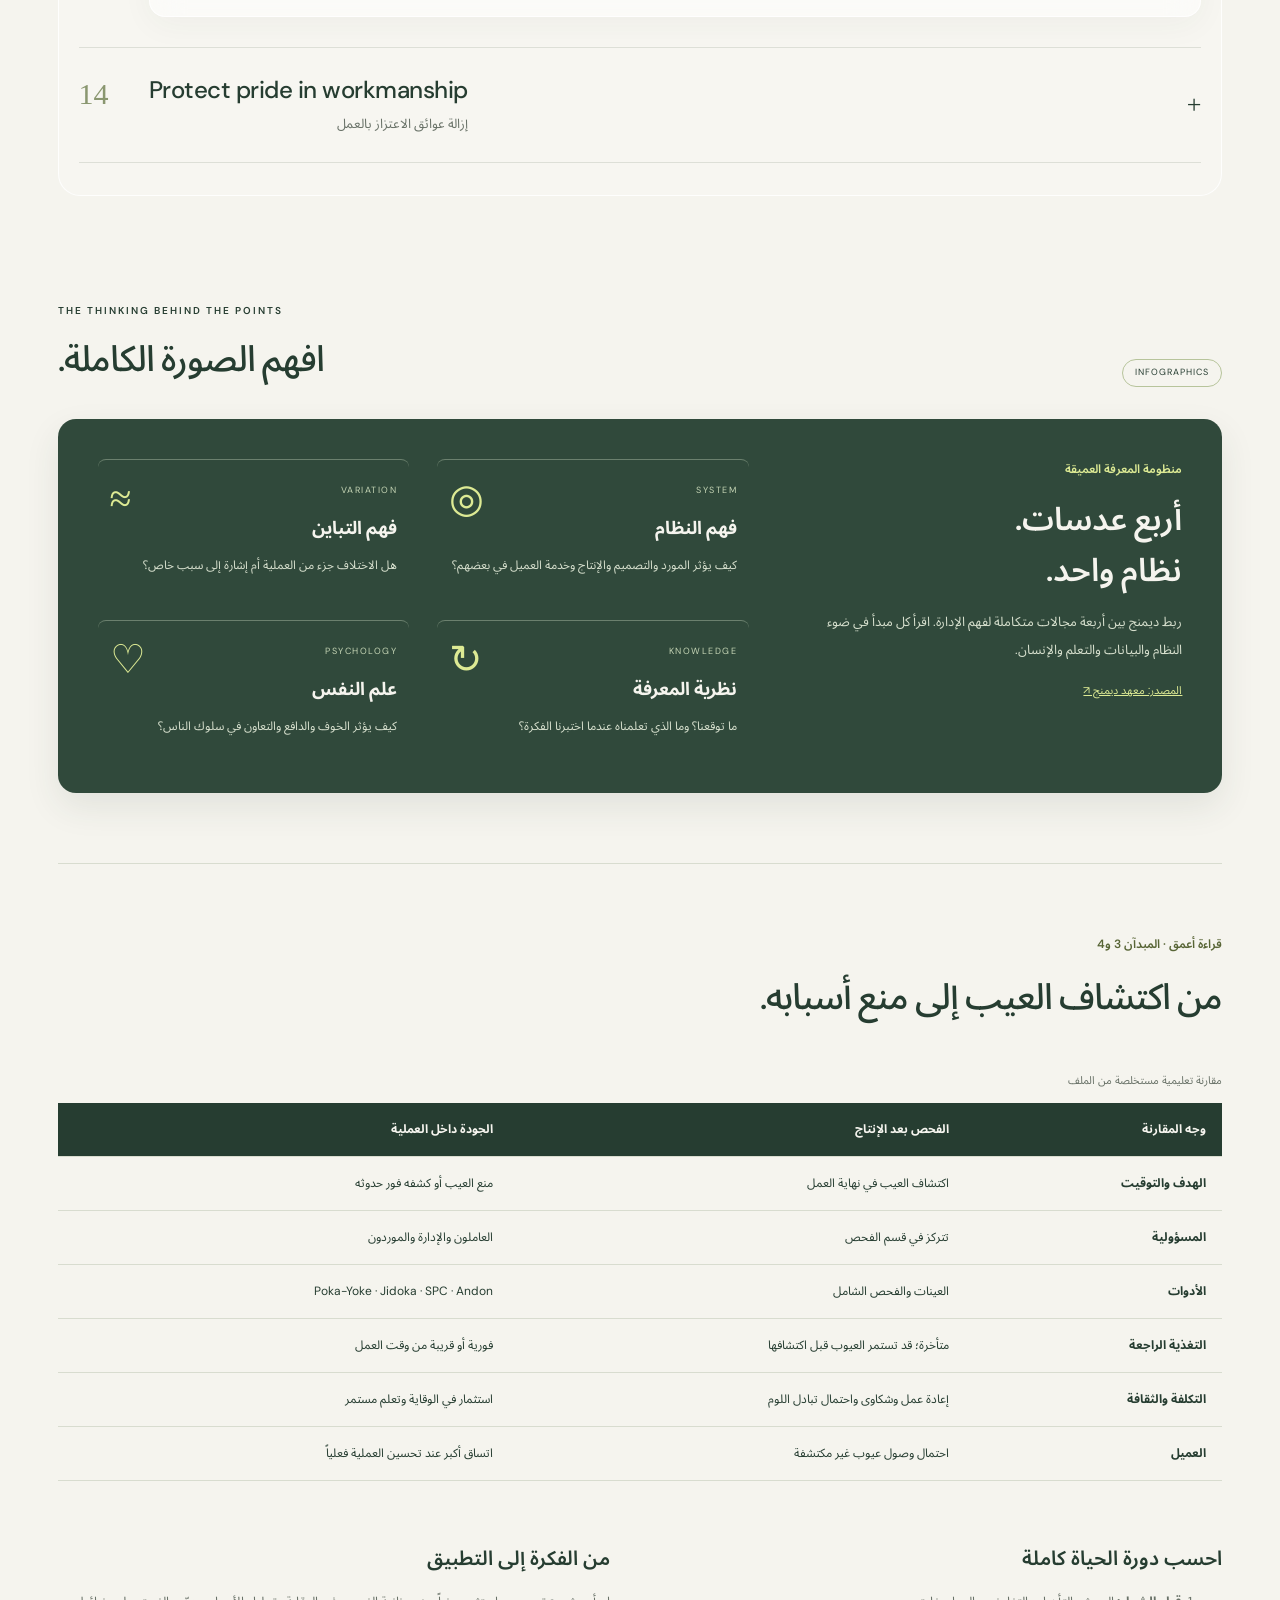
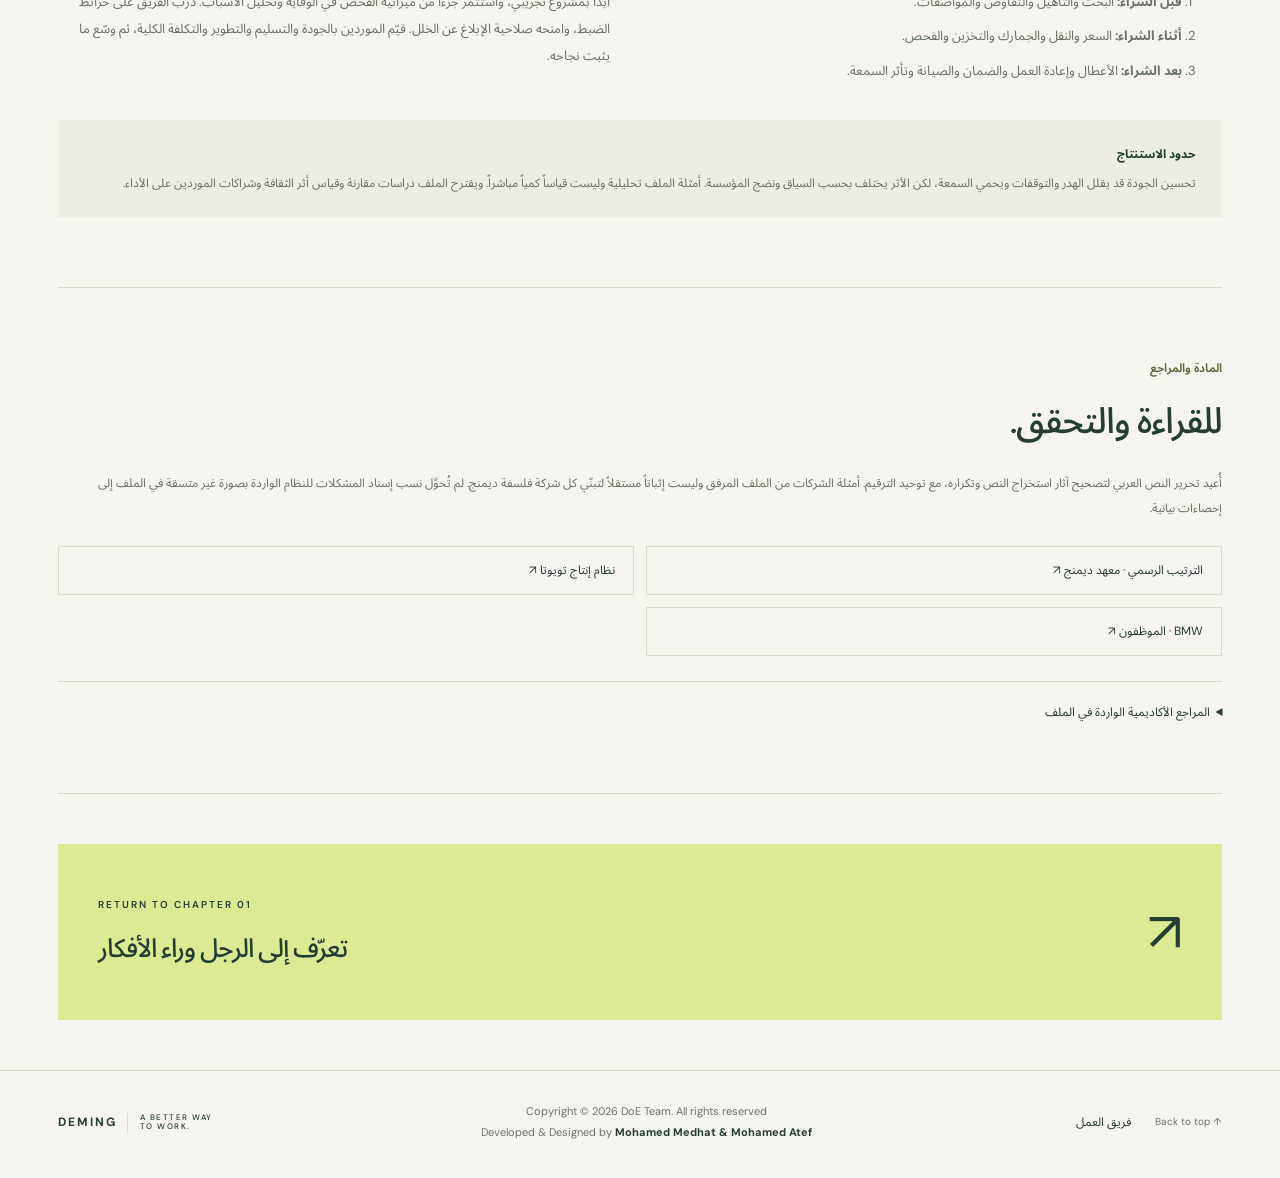
==== commit 269a4ac0: "Update principles.html" ====
--- a/principles.html
+++ b/principles.html
@@ -79,7 +79,7 @@
             <div class="principles">
                 <section class="axis-section" data-axis="strategy" id="axis-strategy">
                     <div class="axis-heading" dir="rtl"><span class="axis-index">01</span>
-                        <div><span class="kicker">الرؤية والفلسفة · النقاط 1، 2، 14</span>
+                        <div><span class="kicker">الرؤية والفلسفة · النقاط 1، 2، 3</span>
                             <h2>المحور الاستراتيجي</h2>
                             <p>تحدد هذه النقاط الاتجاه العام والتزام القيادة، وتجعل التحول مسؤولية الجميع.</p>
                         </div>
@@ -165,7 +165,7 @@
                 </section>
                 <section class="axis-section" data-axis="process" id="axis-process">
                     <div class="axis-heading" dir="rtl"><span class="axis-index">02</span>
-                        <div><span class="kicker">تحسين النظام · النقاط 3، 4، 5</span>
+                        <div><span class="kicker">تحسين النظام · النقاط 4، 5، 6</span>
                             <h2>العمليات والجودة</h2>
                             <p>من المورد إلى المنتج النهائي: بناء الجودة ومنع الأخطاء عند المصدر وتحسين النظام باستمرار.
                             </p>
@@ -422,7 +422,7 @@
                 </section>
                 <section class="axis-section" data-axis="development" id="axis-development">
                     <div class="axis-heading" dir="rtl"><span class="axis-index">03</span>
-                        <div><span class="kicker">التدريب والتطوير · النقاط 6، 13</span>
+                        <div><span class="kicker">التدريب والتطوير · النقاط 7، 8</span>
                             <h2>تنمية الأفراد</h2>
                             <p>يجمع بين التدريب المنظم أثناء العمل والتعليم والتطوير المستمر. وكلاهما يحتاج دعماً من
                                 المؤسسة ومشاركة من الفرد.</p>
@@ -485,7 +485,7 @@
                 </section>
                 <section class="axis-section" data-axis="culture" id="axis-culture">
                     <div class="axis-heading" dir="rtl"><span class="axis-index">04</span>
-                        <div><span class="kicker">الأمان والتعاون · النقاط 7، 8، 9</span>
+                        <div><span class="kicker">الأمان والتعاون · النقاط 9، 10، 11</span>
                             <h2>القيادة والثقافة التنظيمية</h2>
                             <p>القيادة الداعمة تهيئ بيئة آمنة بلا خوف، فتسمح بالتعاون وتبادل المعرفة بين الأقسام.</p>
                         </div>
@@ -572,7 +572,7 @@
                 </section>
                 <section class="axis-section" data-axis="motivation" id="axis-motivation">
                     <div class="axis-heading" dir="rtl"><span class="axis-index">05</span>
-                        <div><span class="kicker">الدعم بدل الضغط · النقاط 10، 11، 12</span>
+                        <div><span class="kicker">الدعم بدل الضغط · النقاط 12، 13، 14</span>
                             <h2>الإدارة بالتحفيز لا بالضغط</h2>
                             <p>إزالة الضغط الإداري غير المفيد، وتوفير الأدوات والدعم والتقدير، حتى يستعيد الموظف فخره
                                 بعمله.</p>
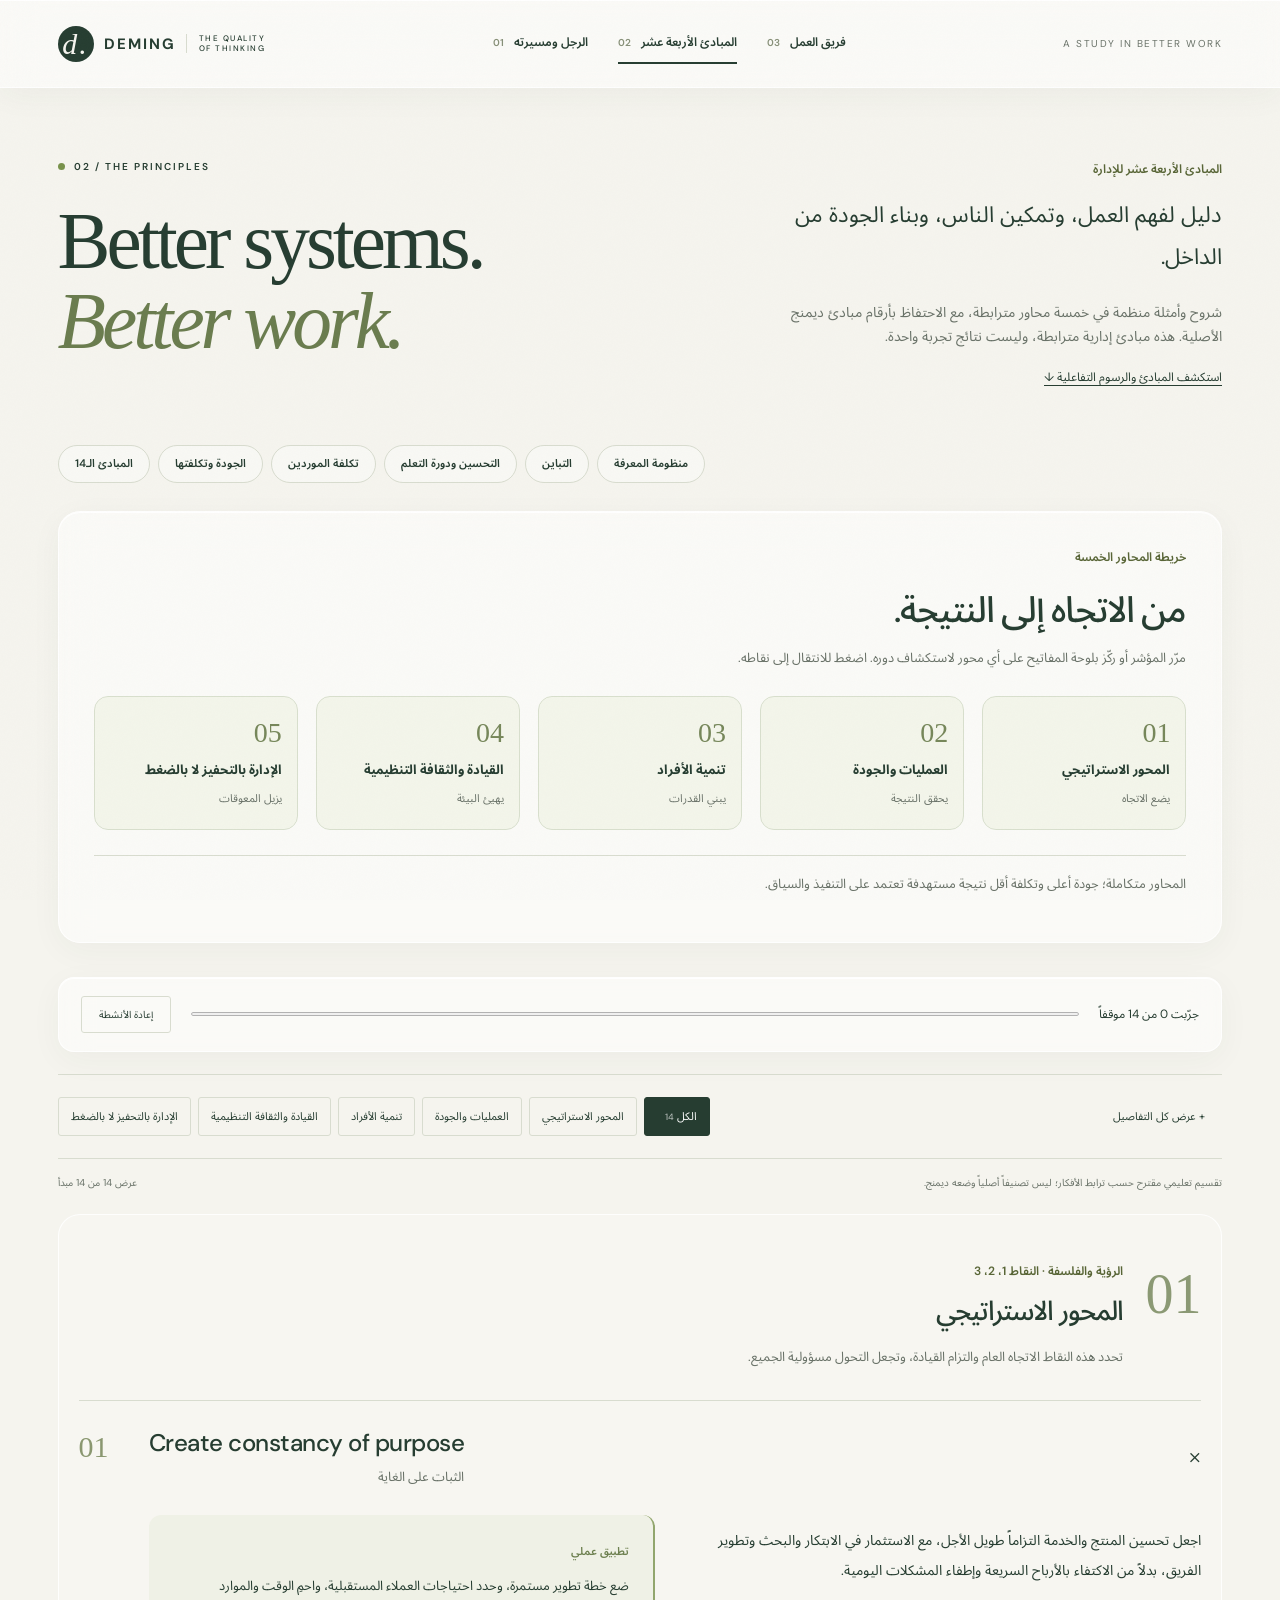
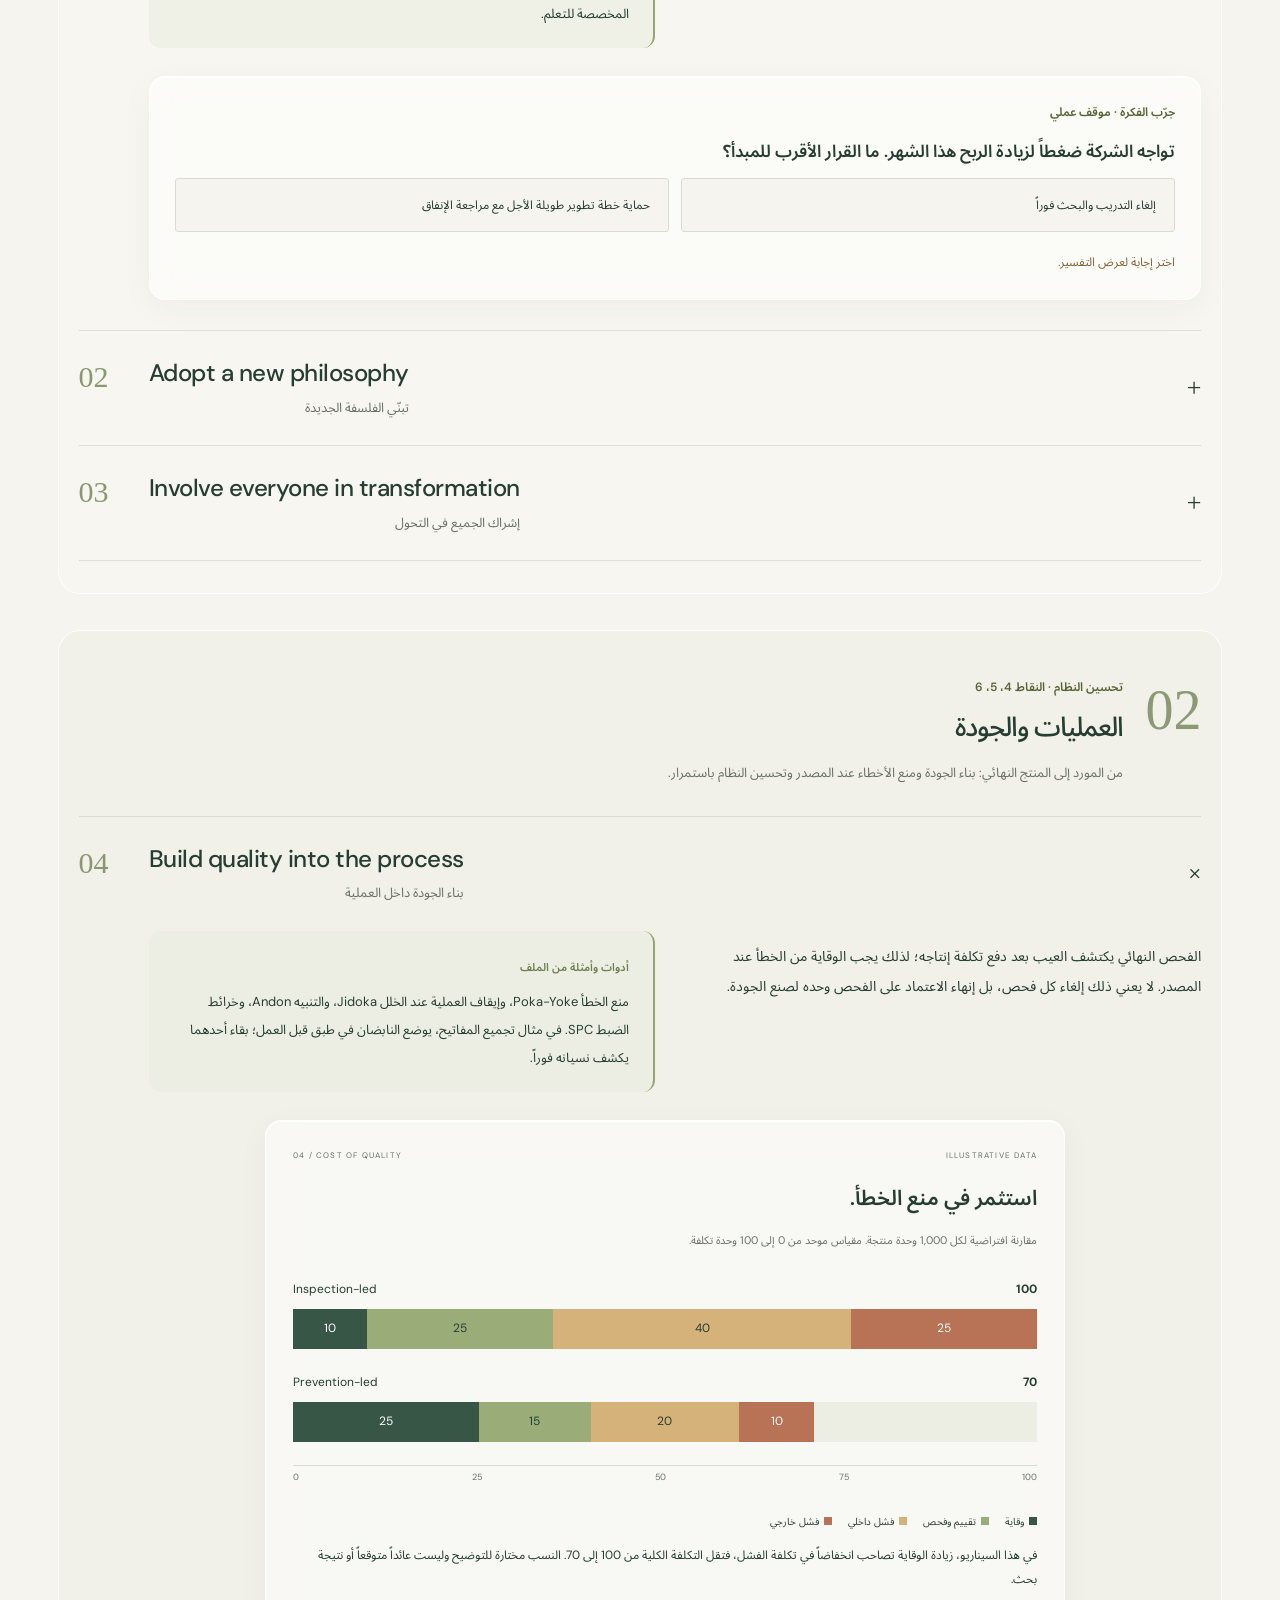
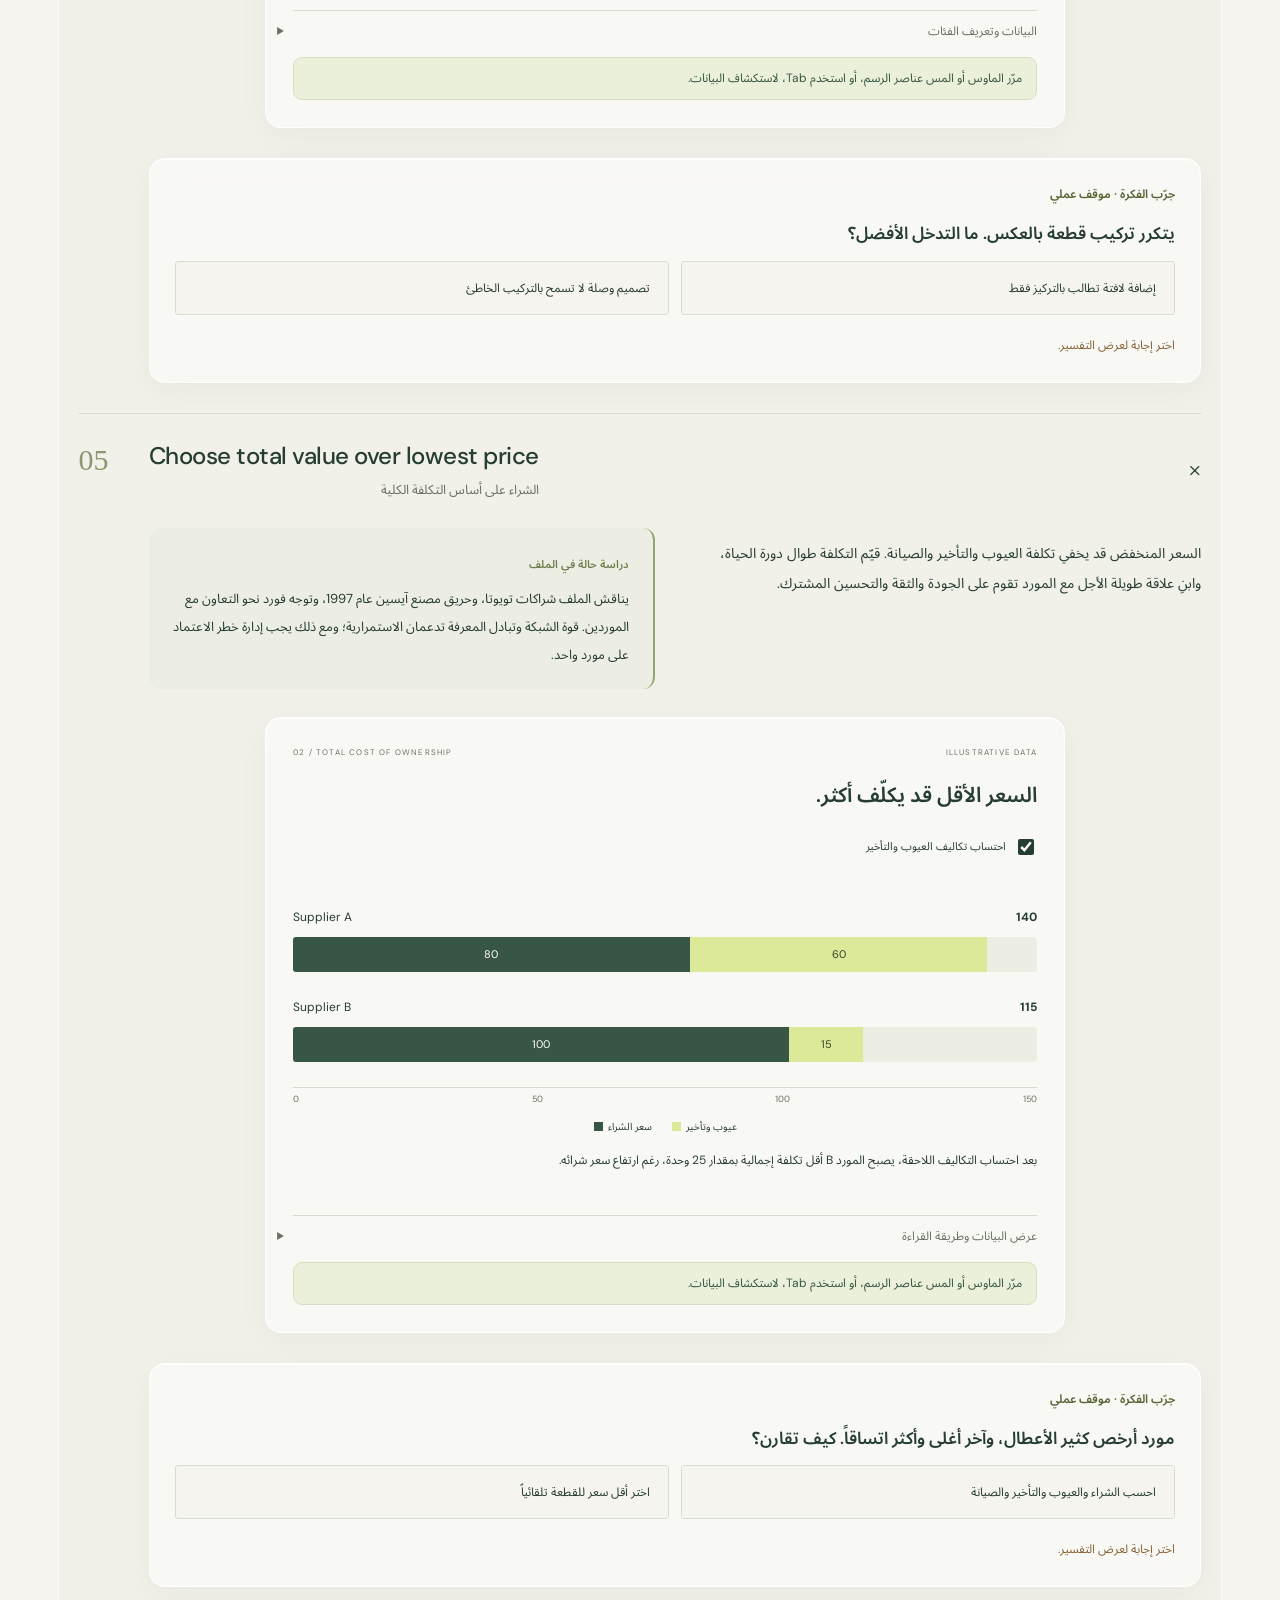
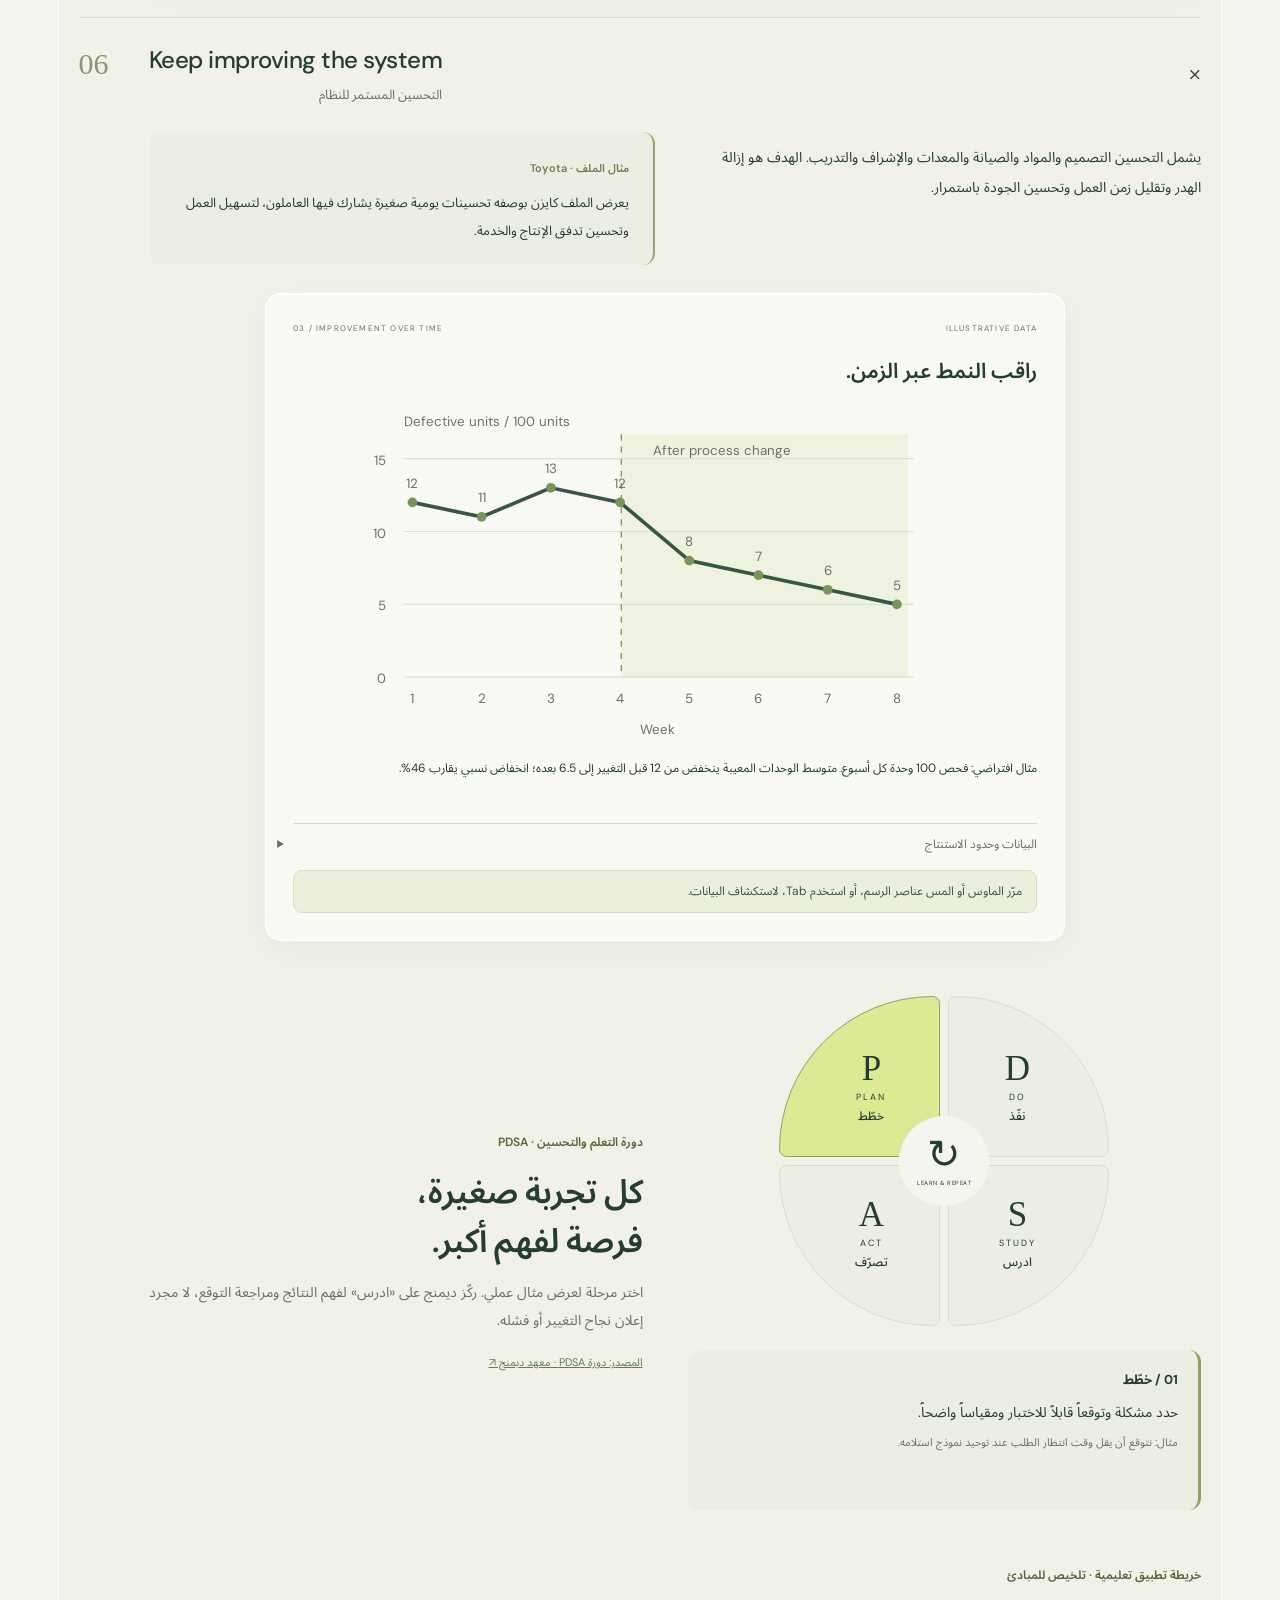
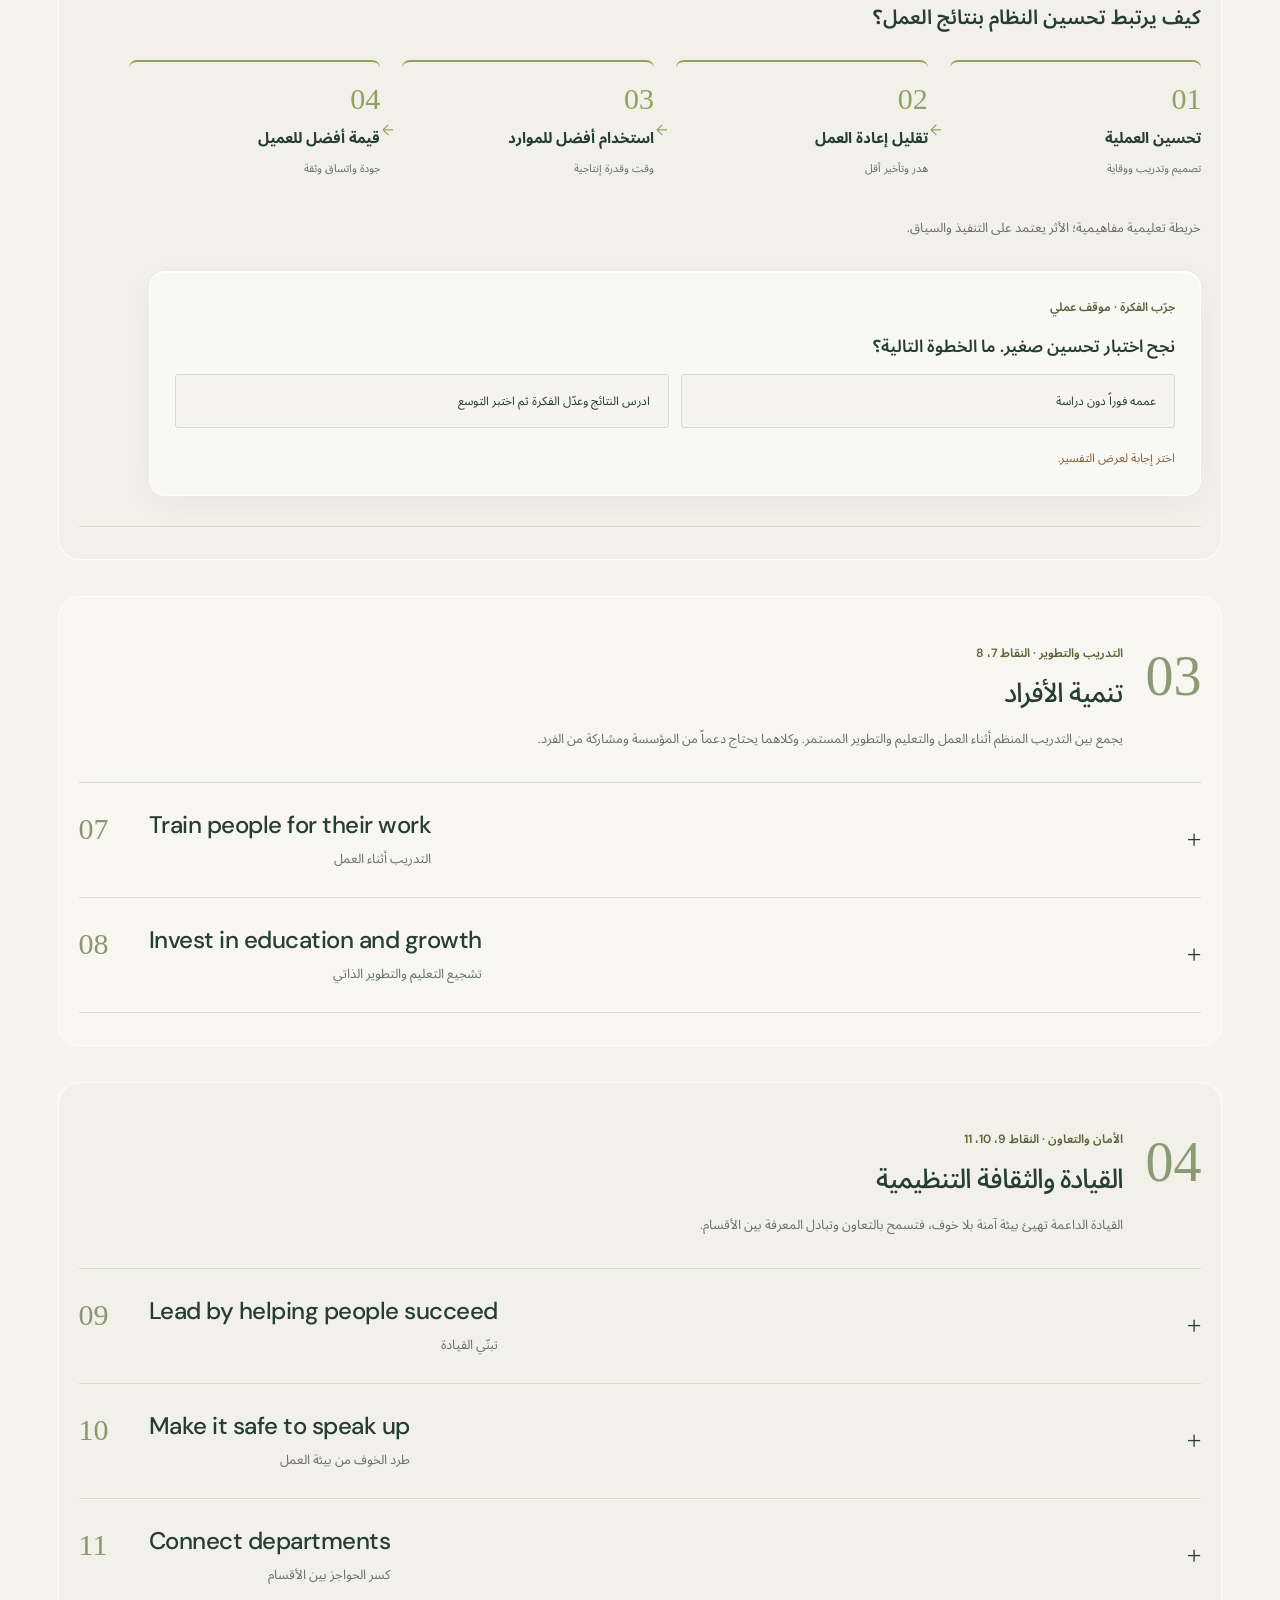
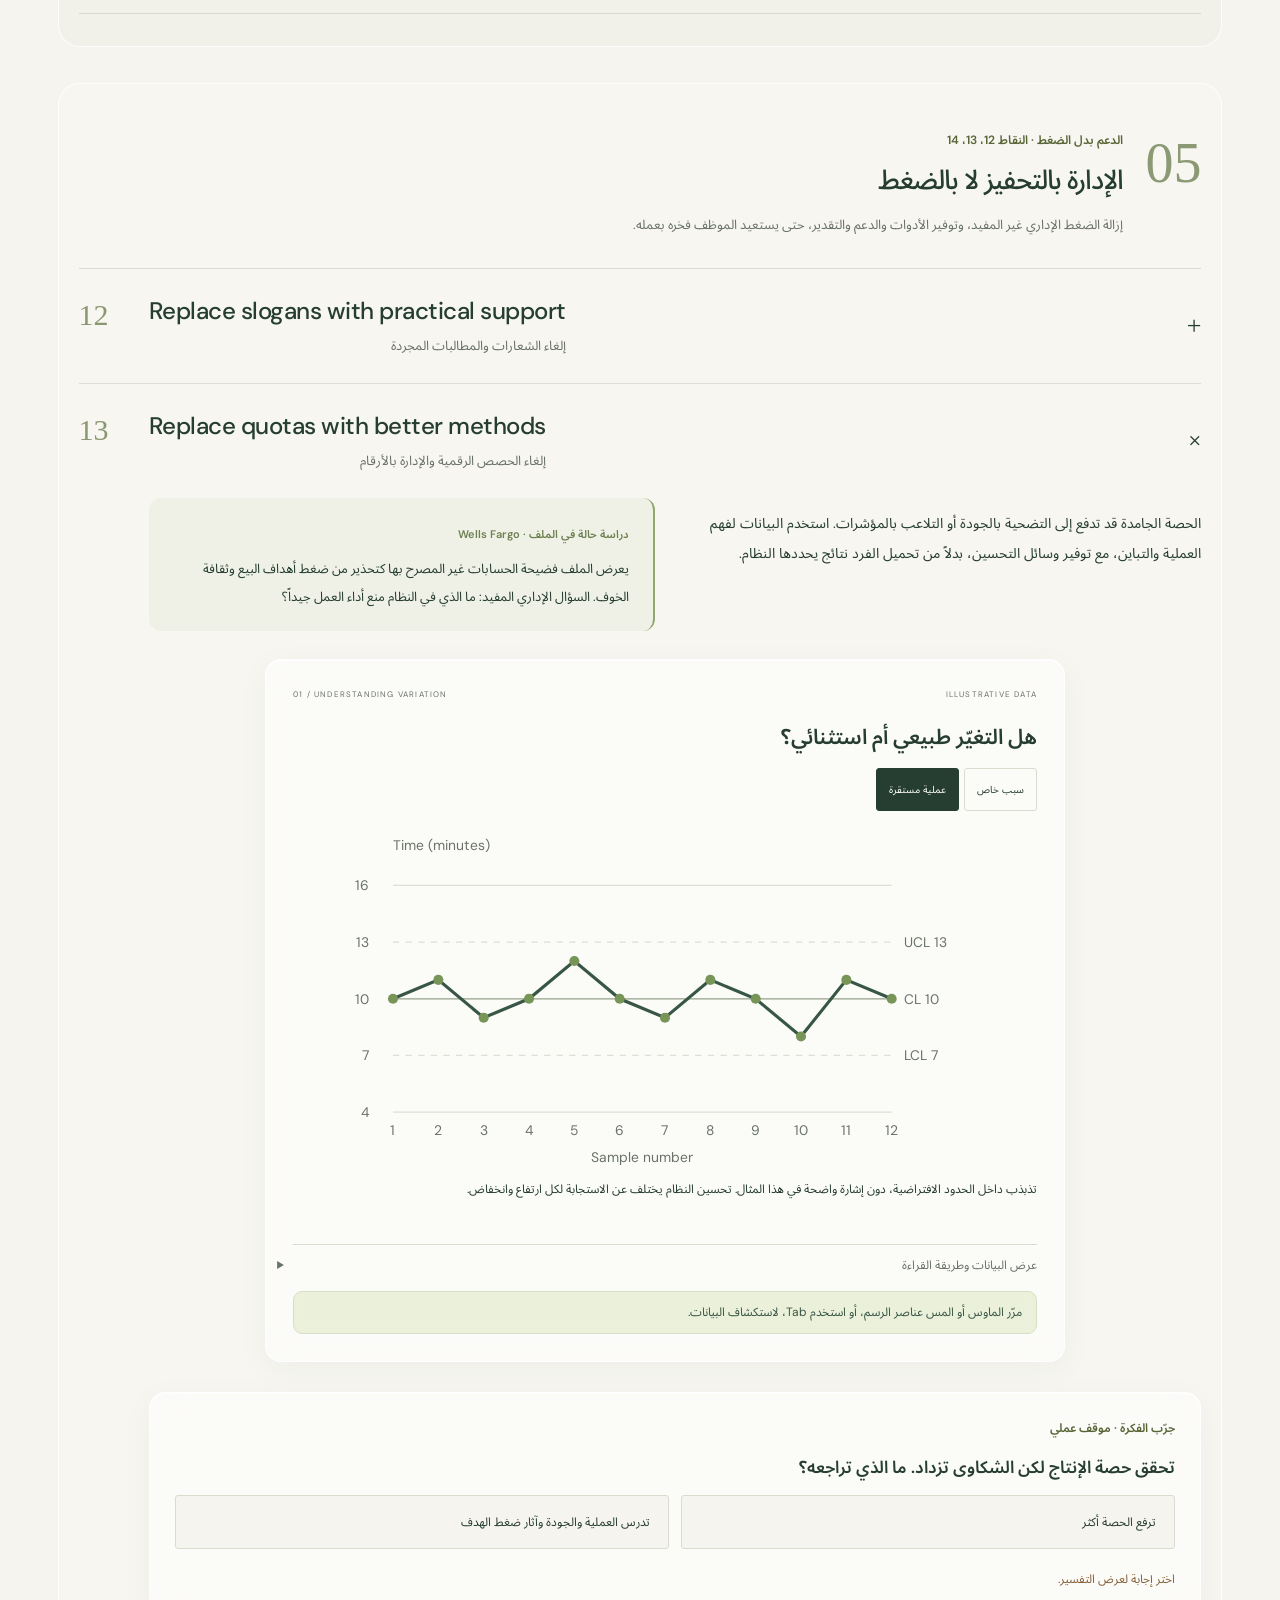
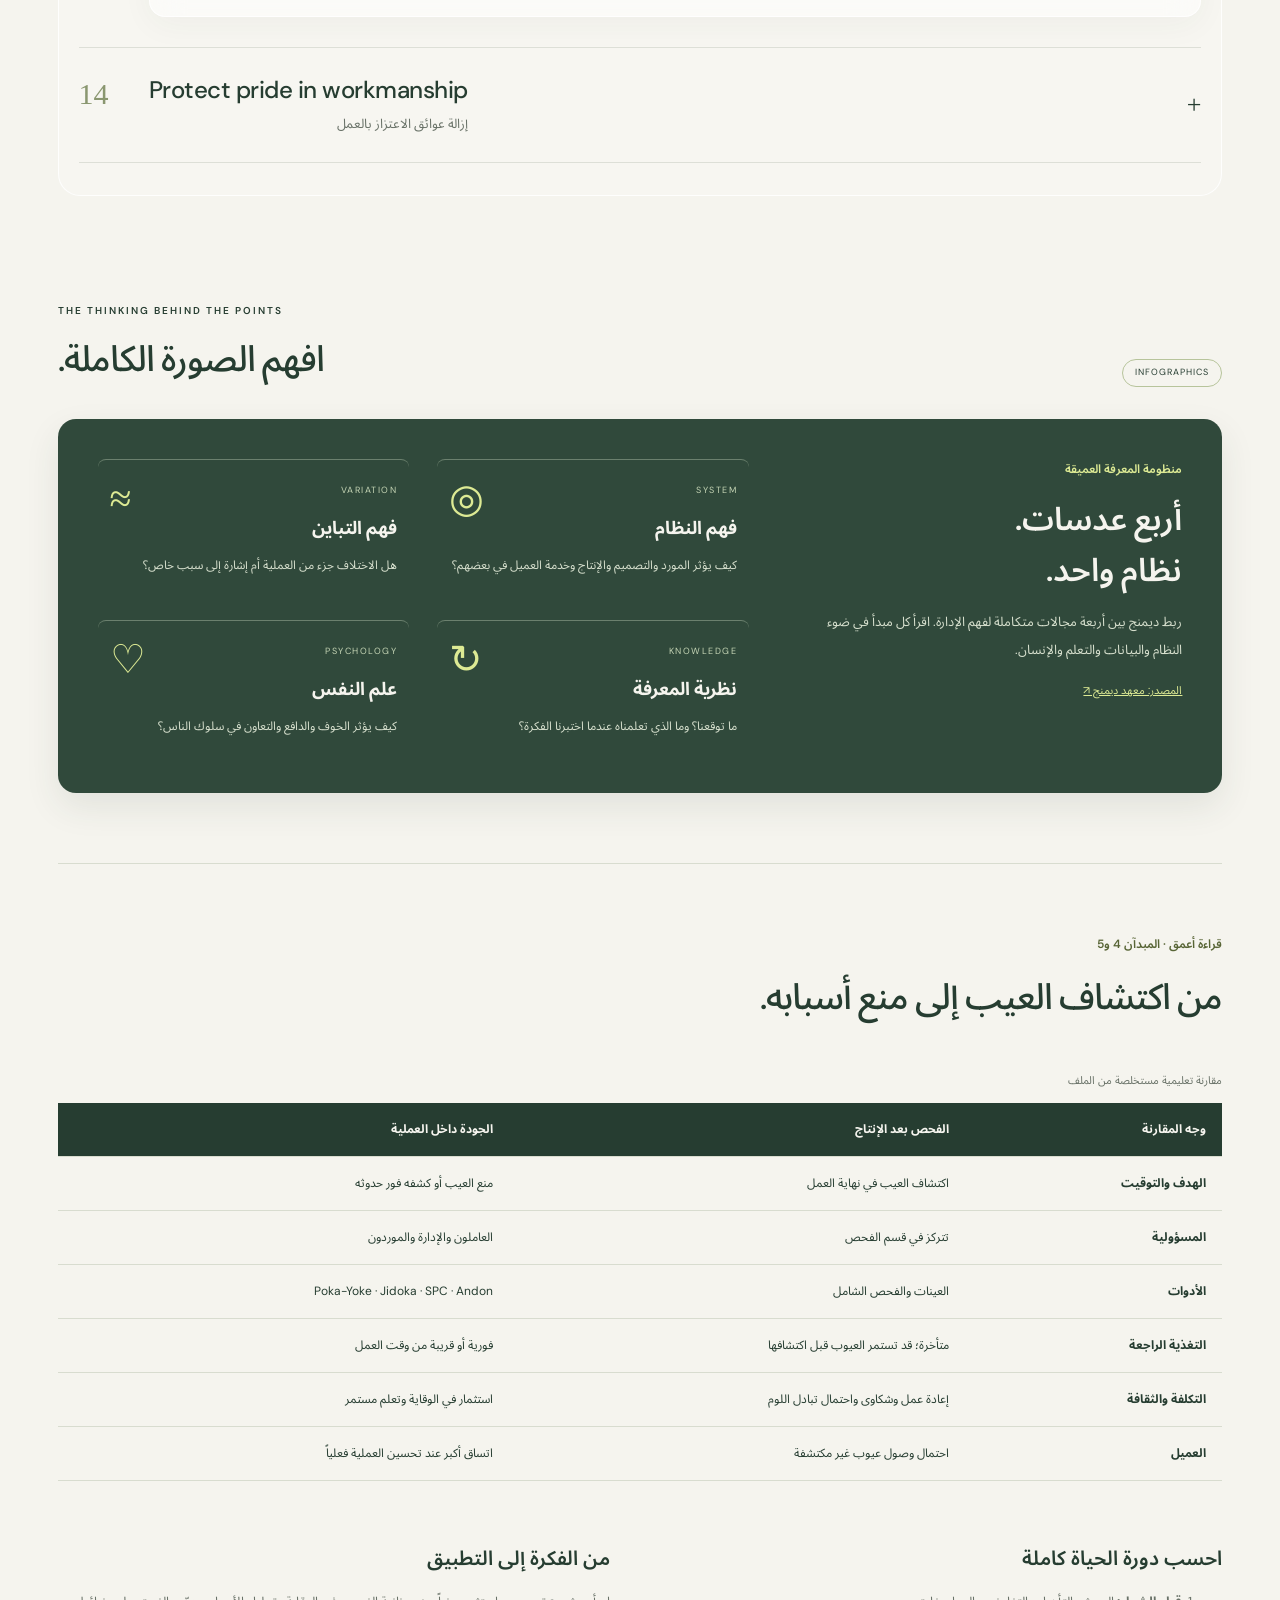
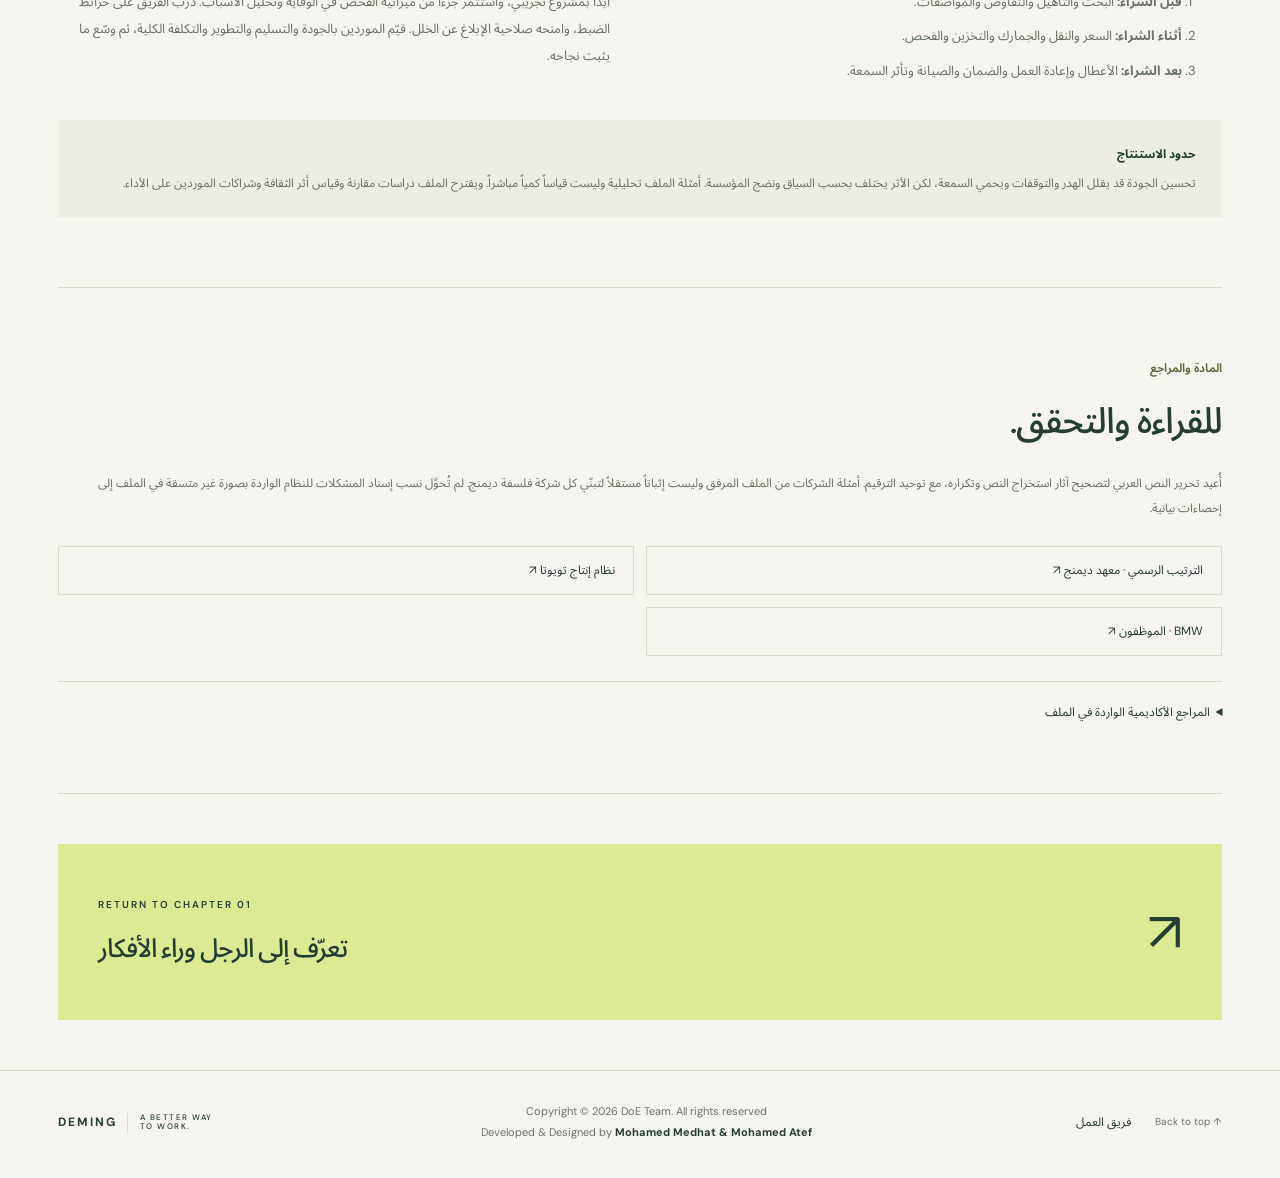
==== commit 0c8173ff: "Update principles.html" ====
--- a/principles.html
+++ b/principles.html
@@ -718,7 +718,7 @@
                 </div>
             </div>
         </section>
-        <section class="section deeper" dir="rtl"><span class="kicker">قراءة أعمق · المبدآن 3 و4</span>
+        <section class="section deeper" dir="rtl"><span class="kicker">قراءة أعمق · المبدآن 4 و5</span>
             <h2>من اكتشاف العيب إلى منع أسبابه.</h2>
             <div class="table-wrap">
                 <table>
